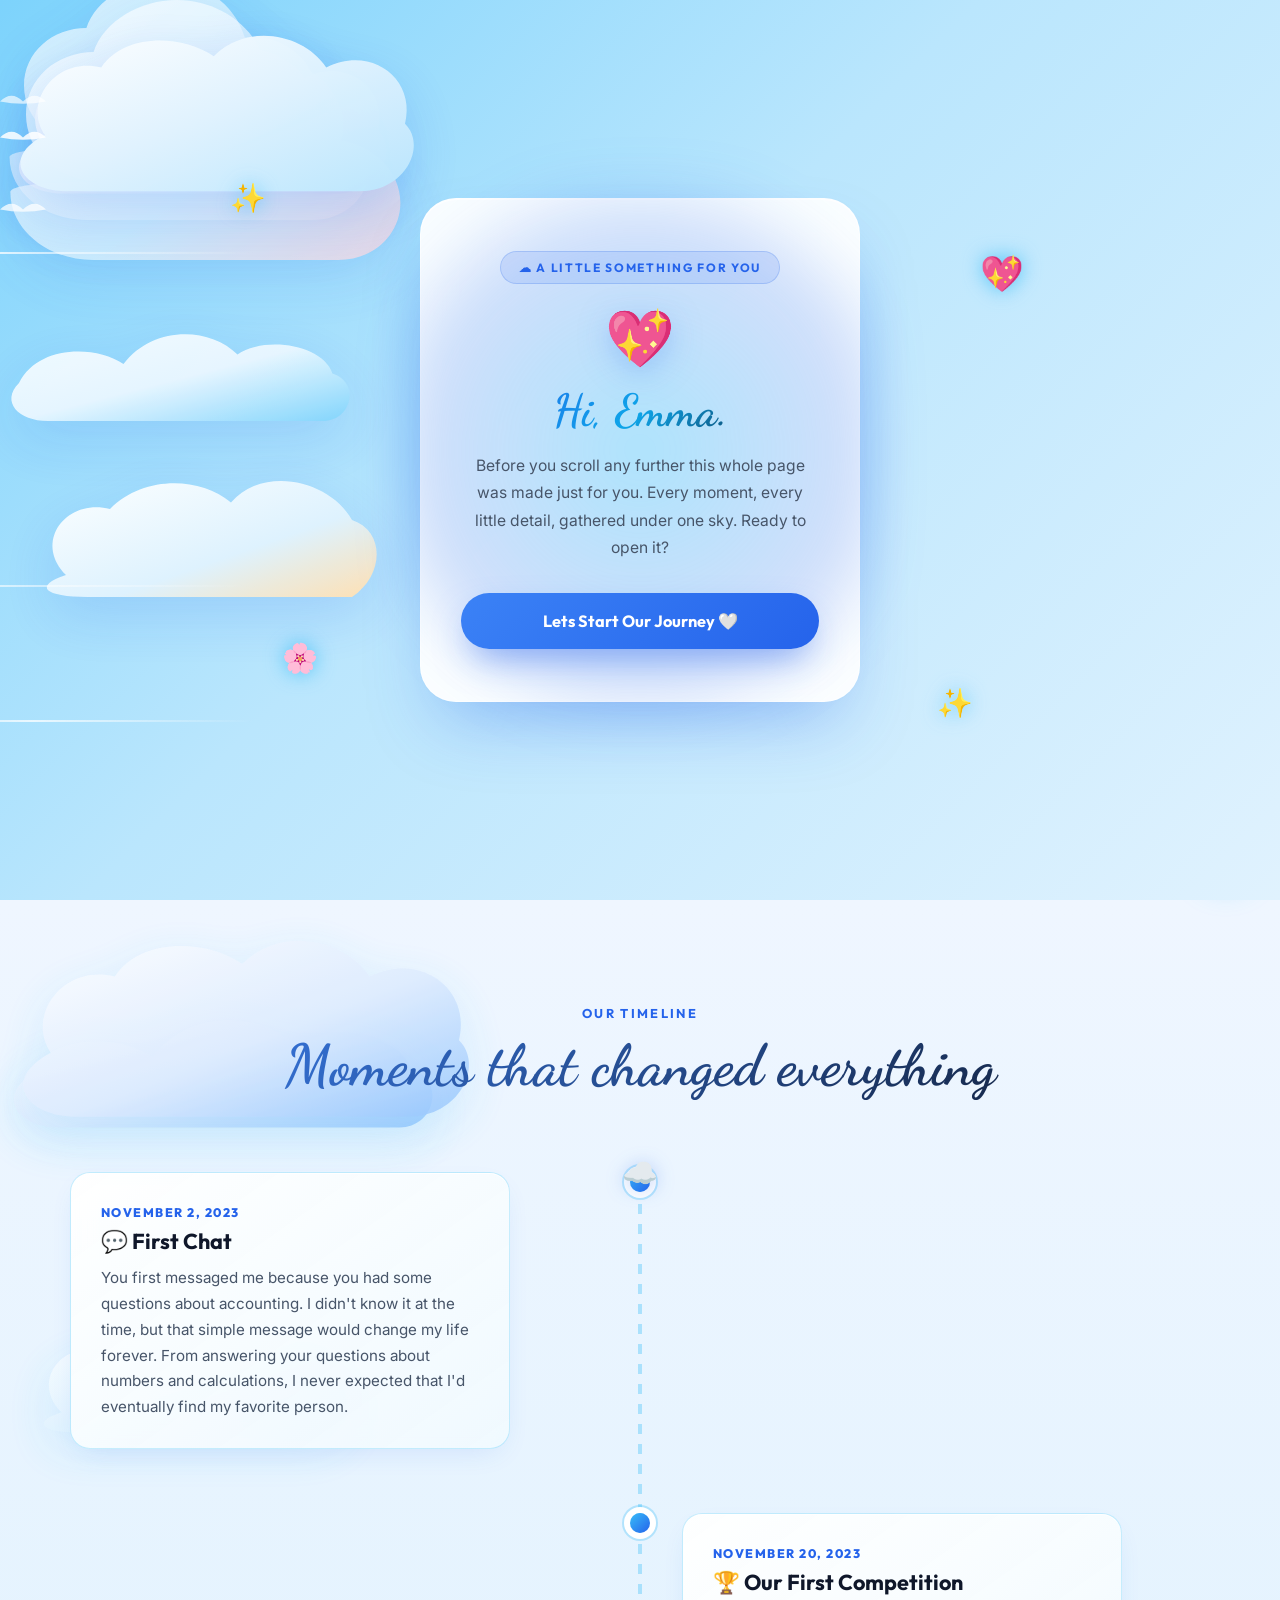
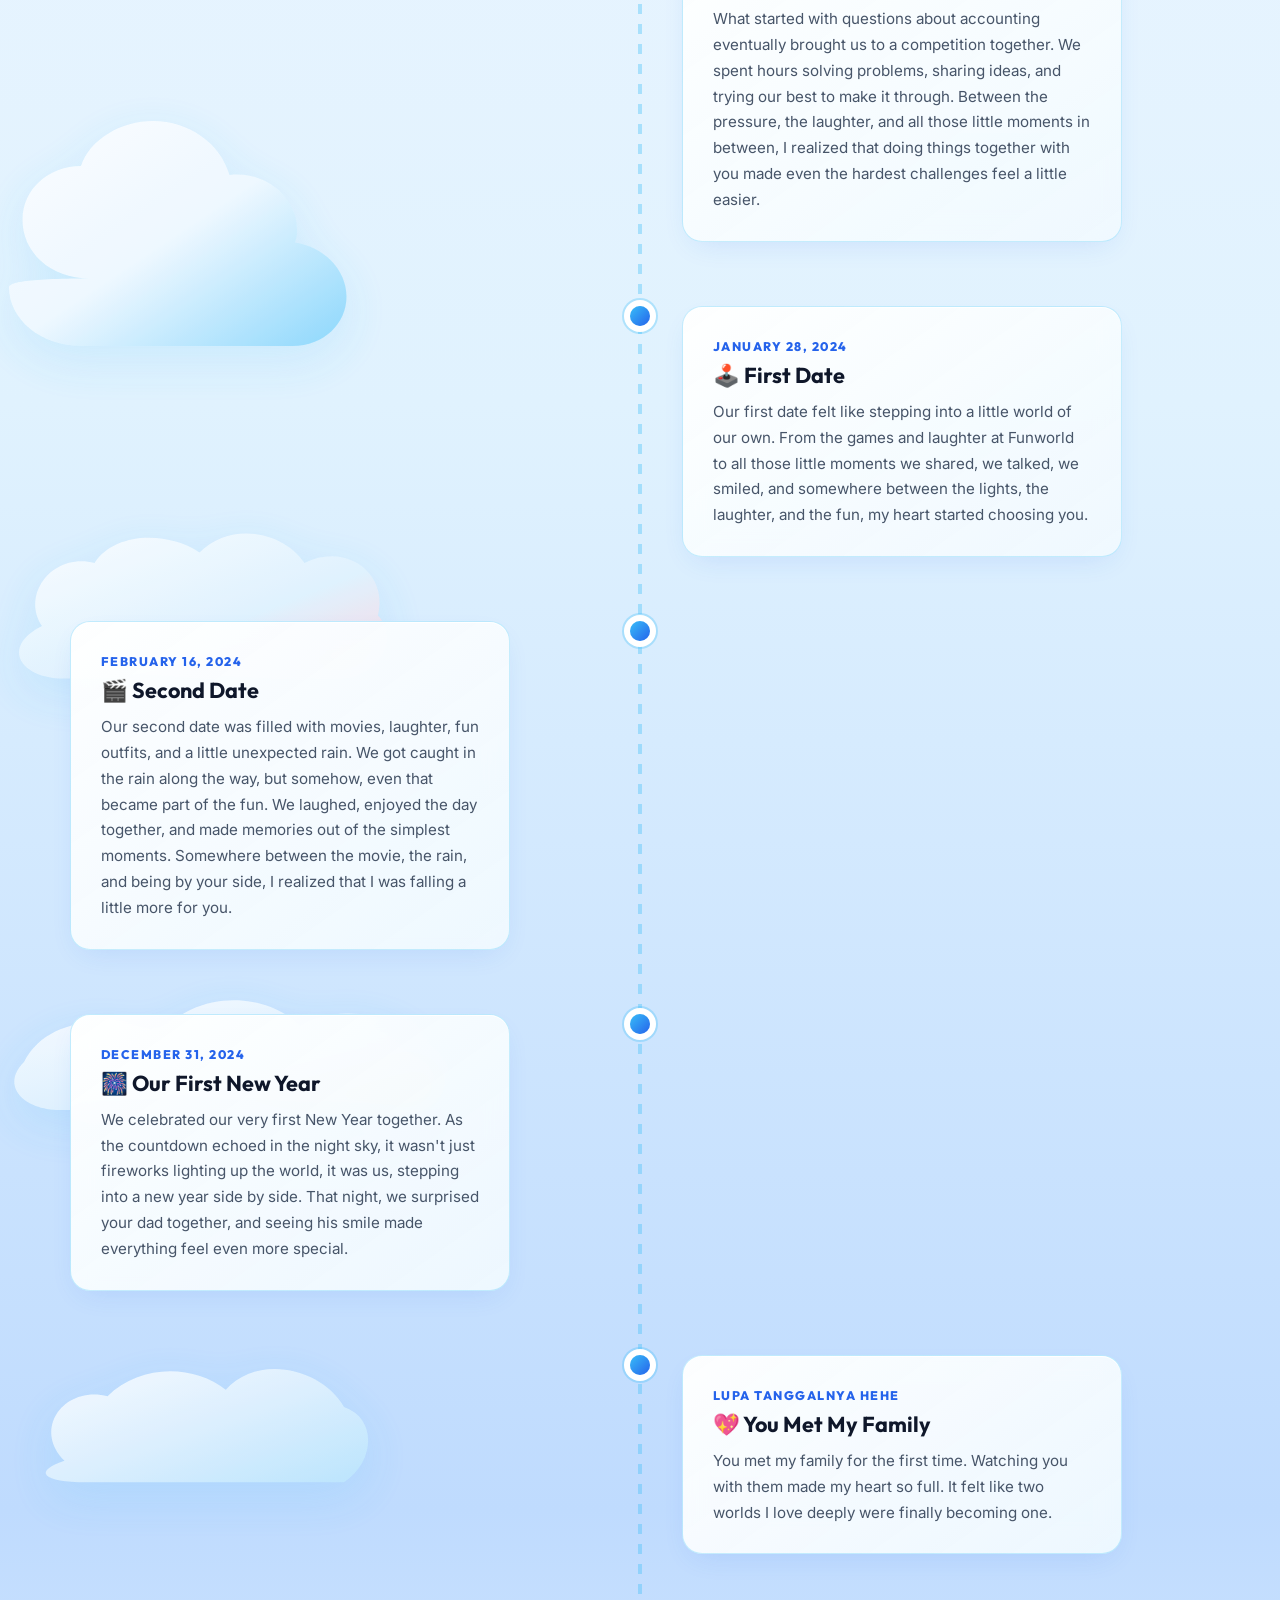
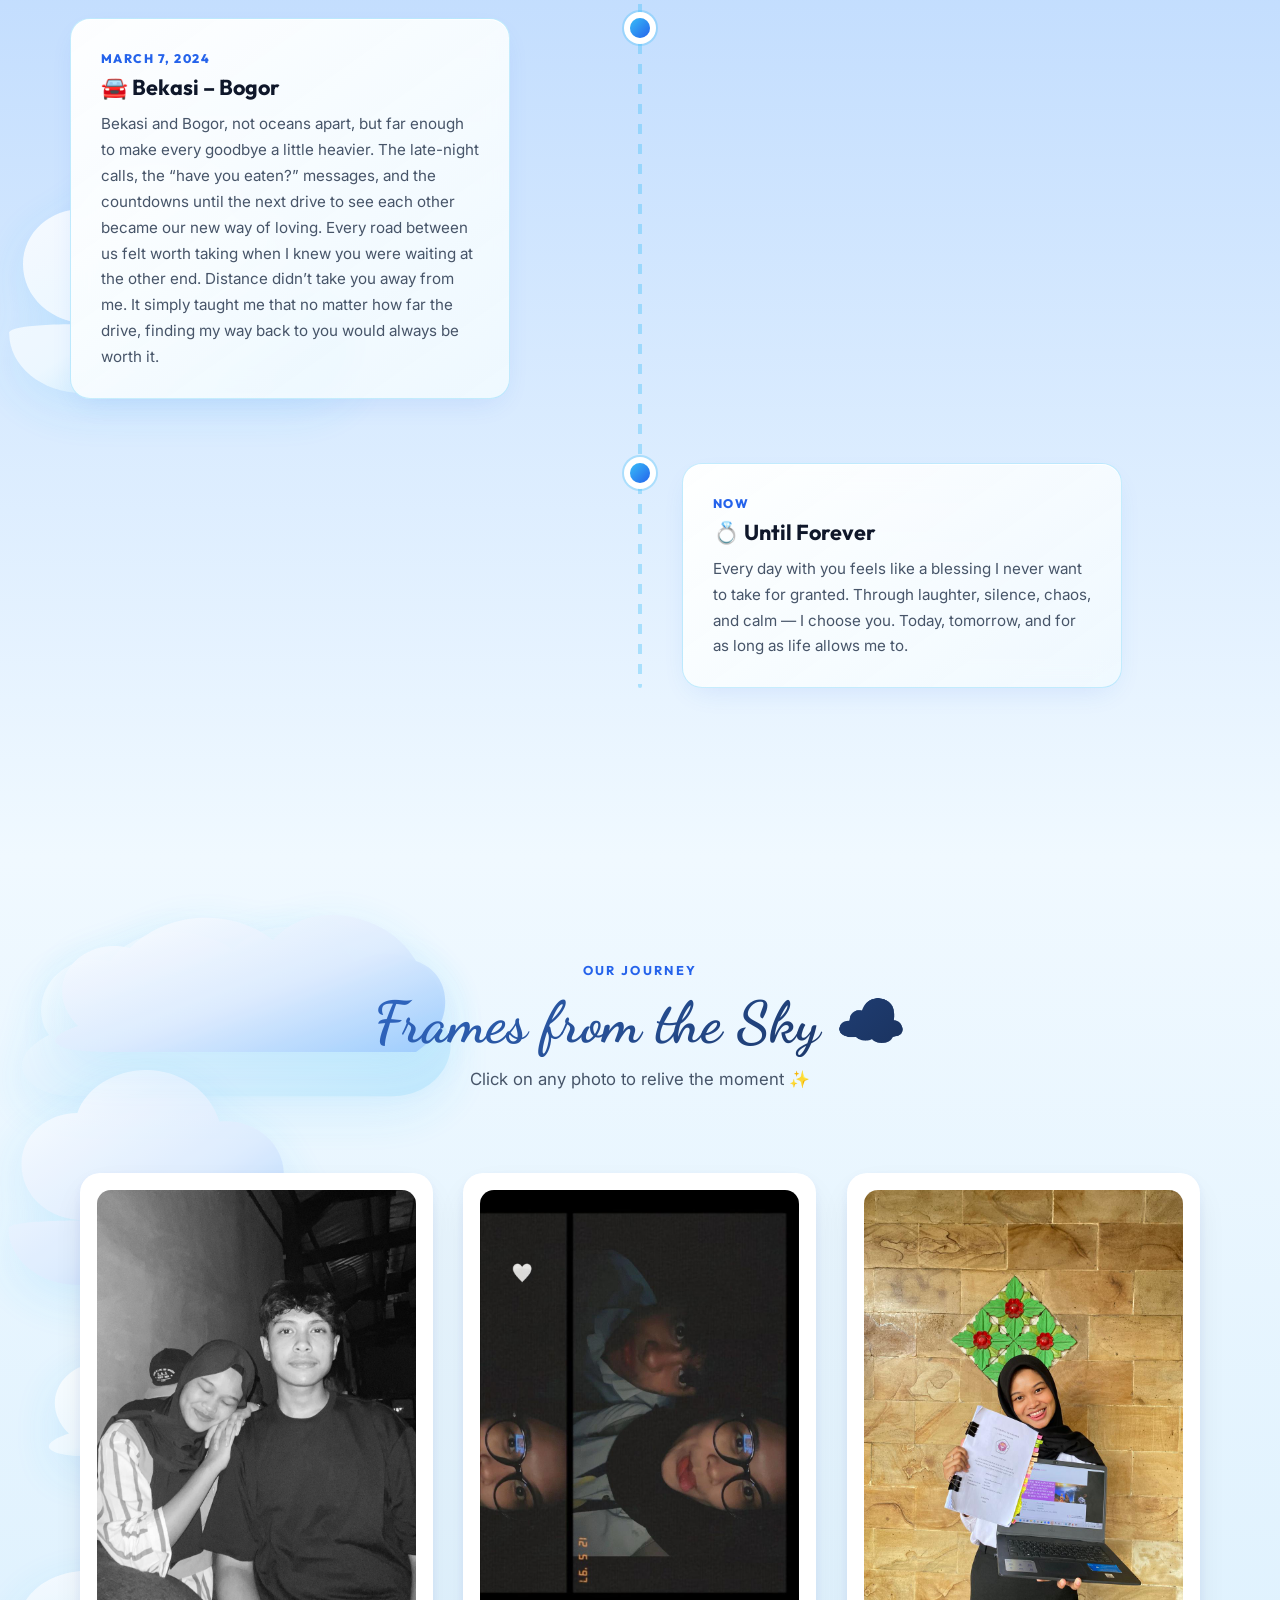
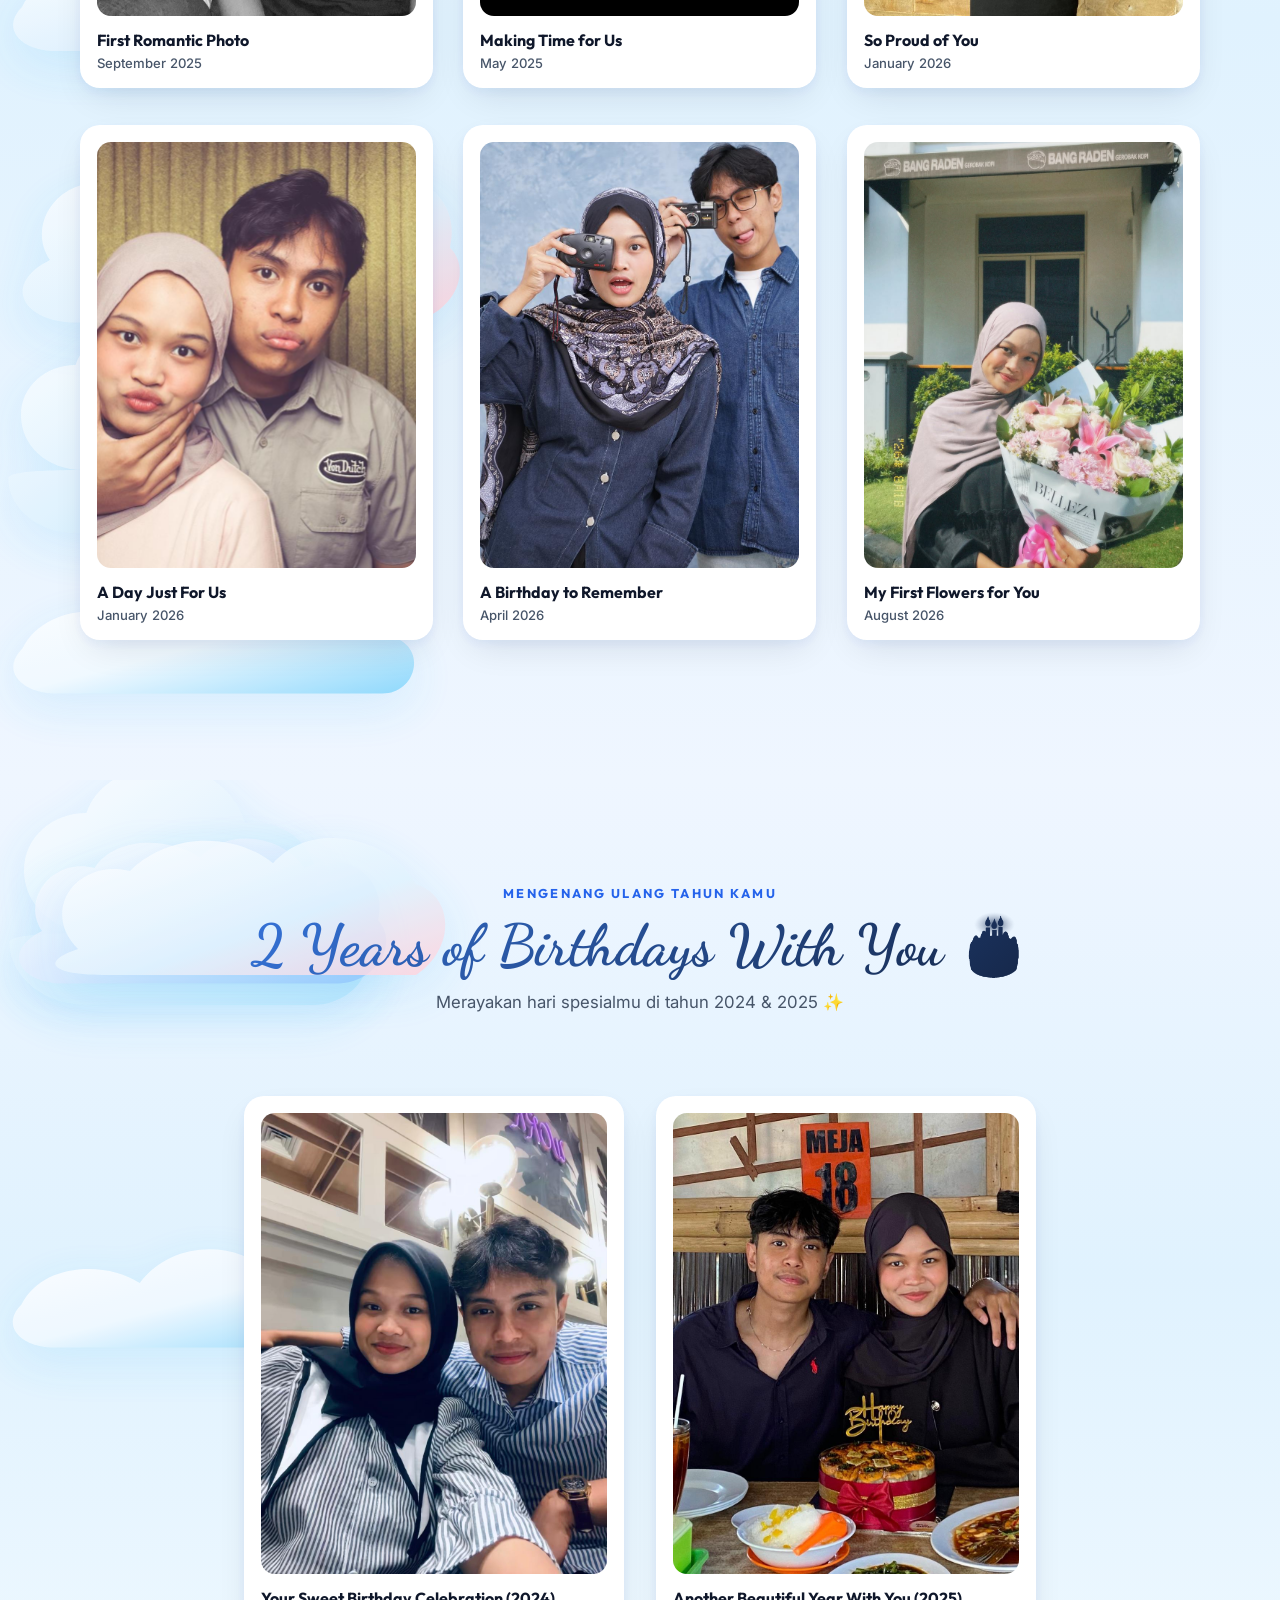
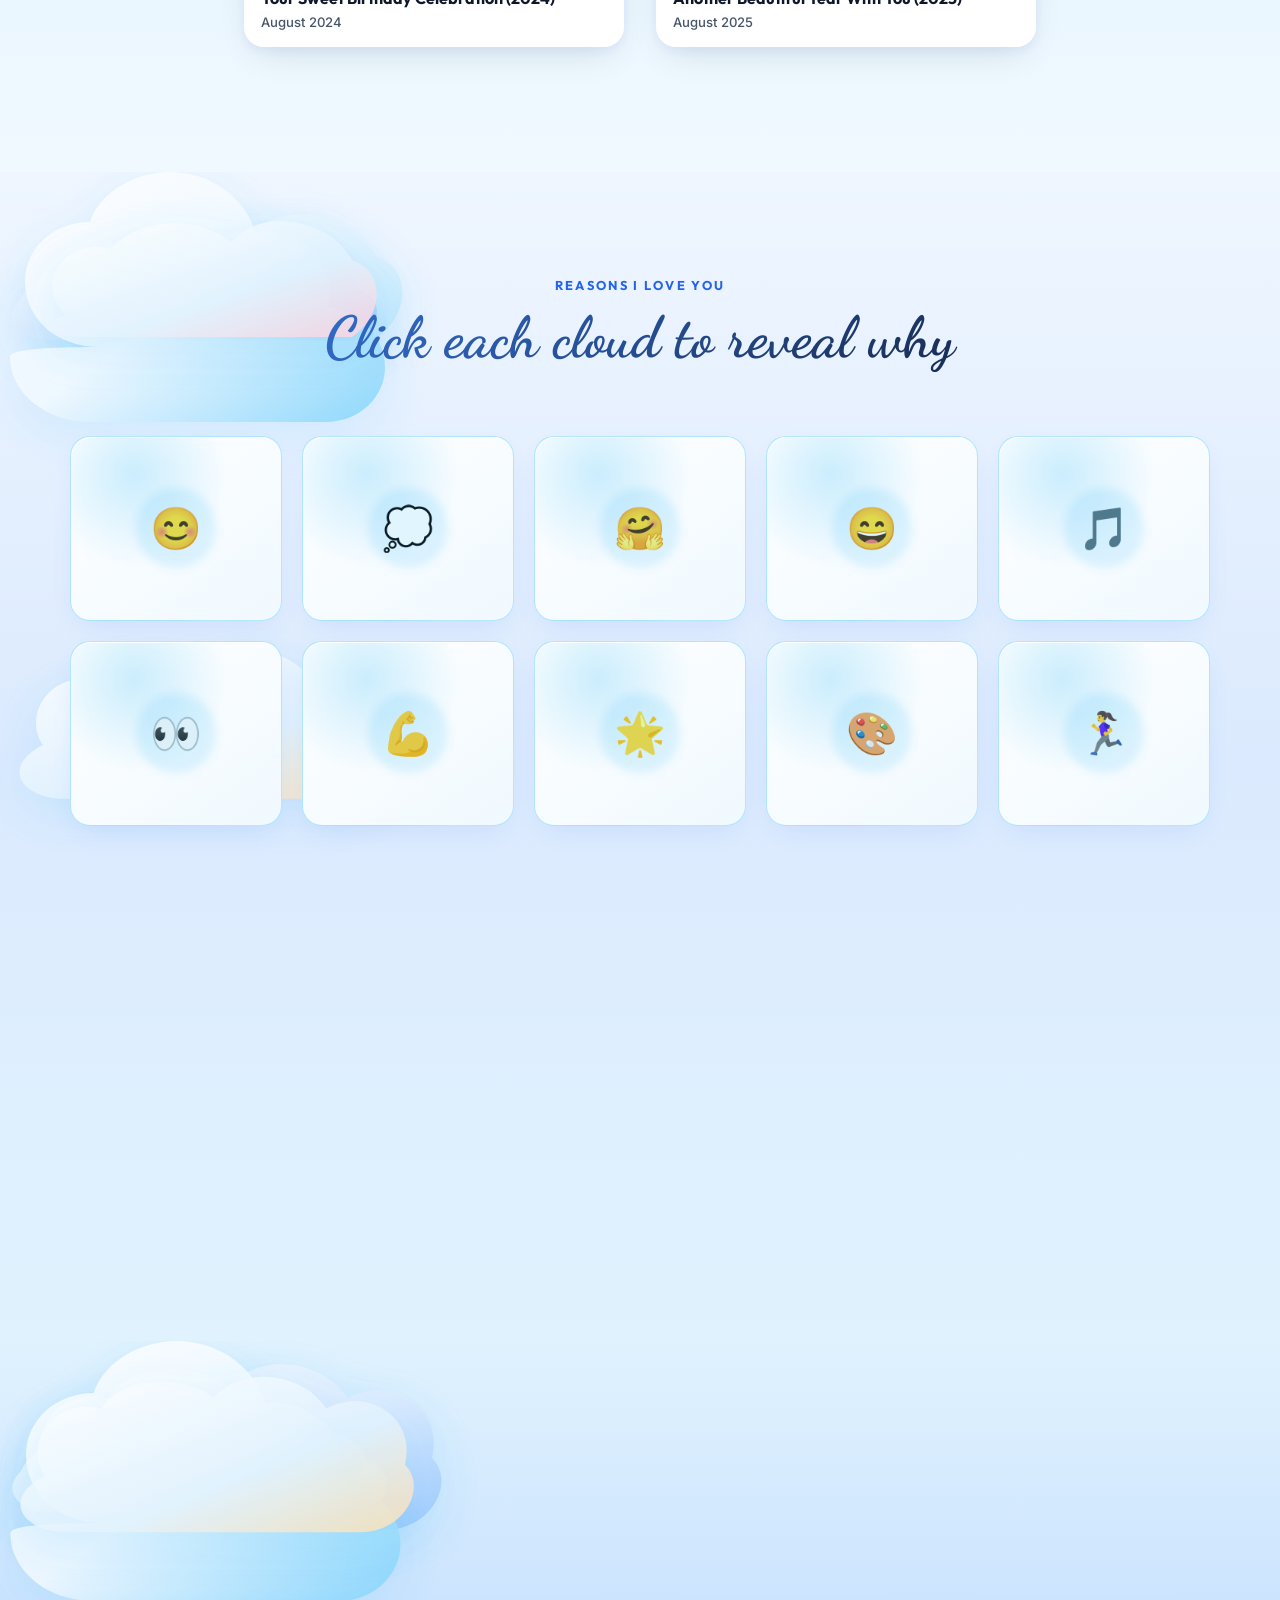
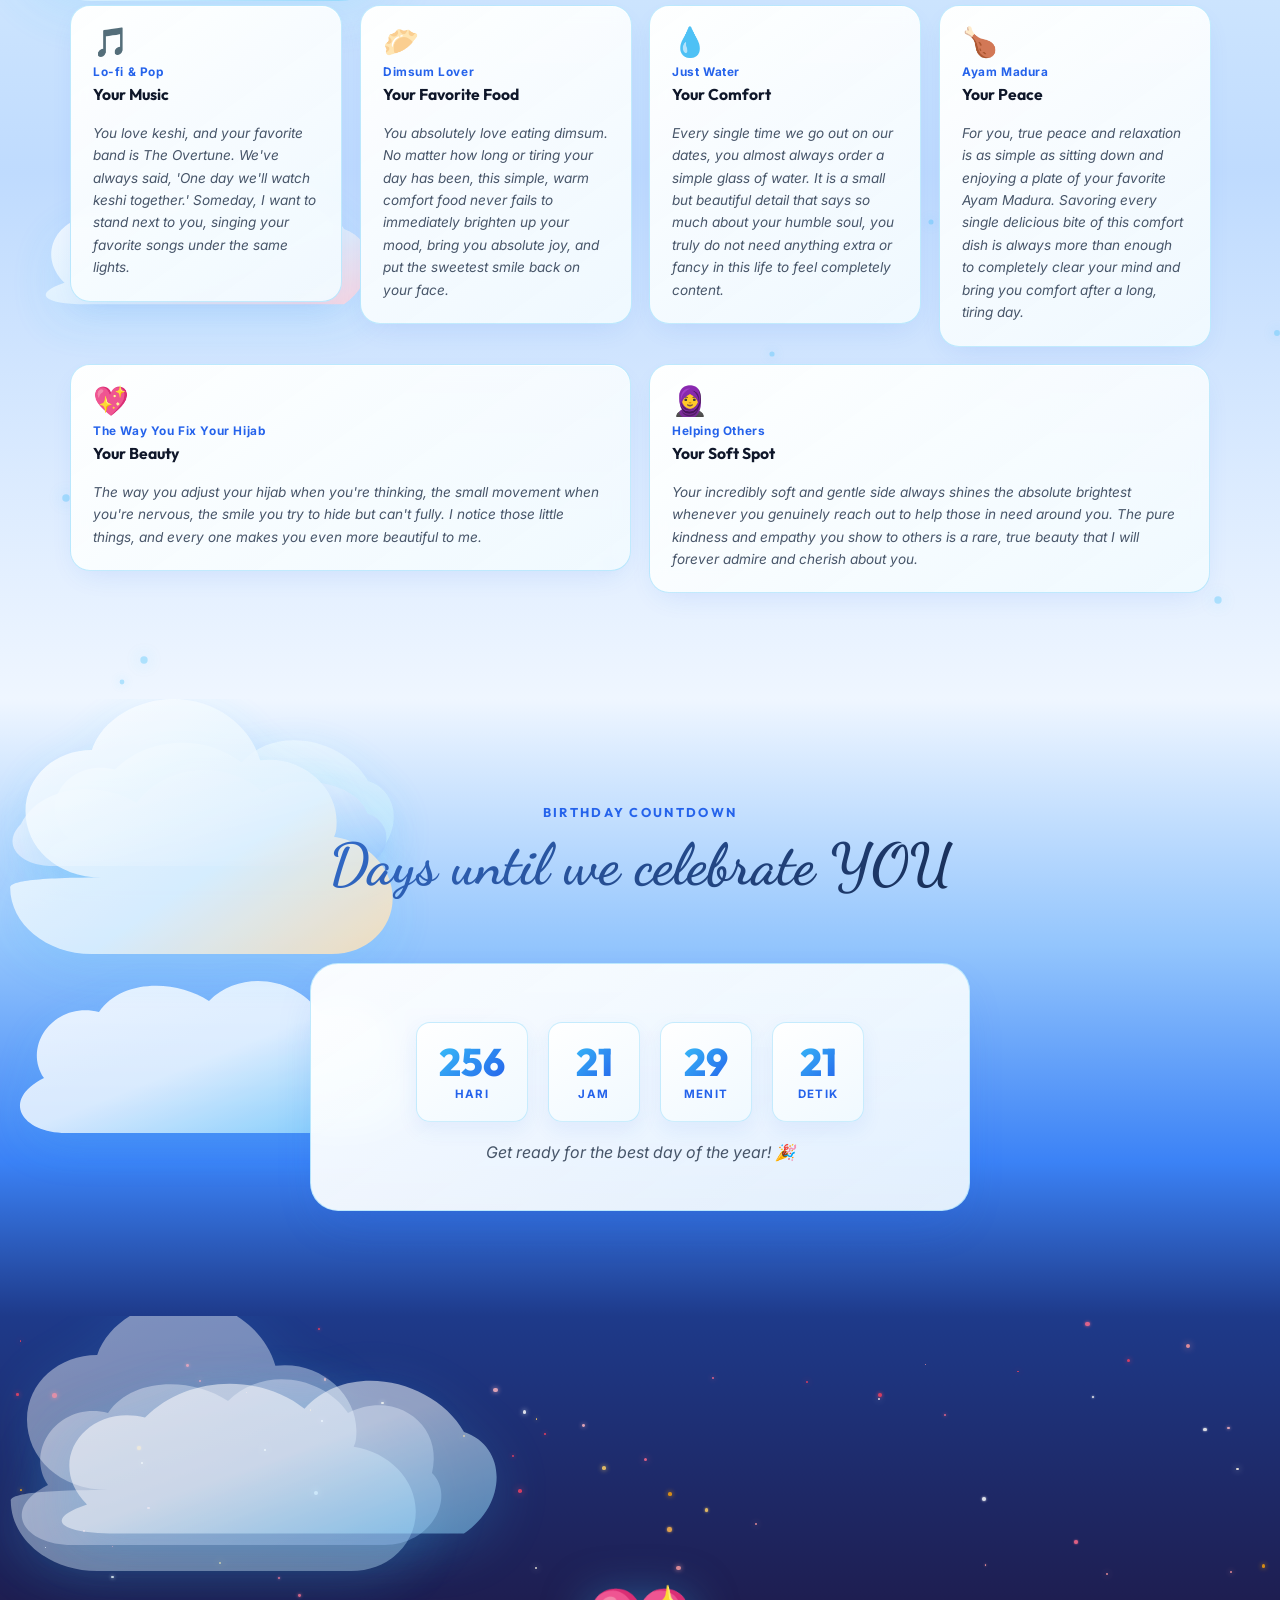
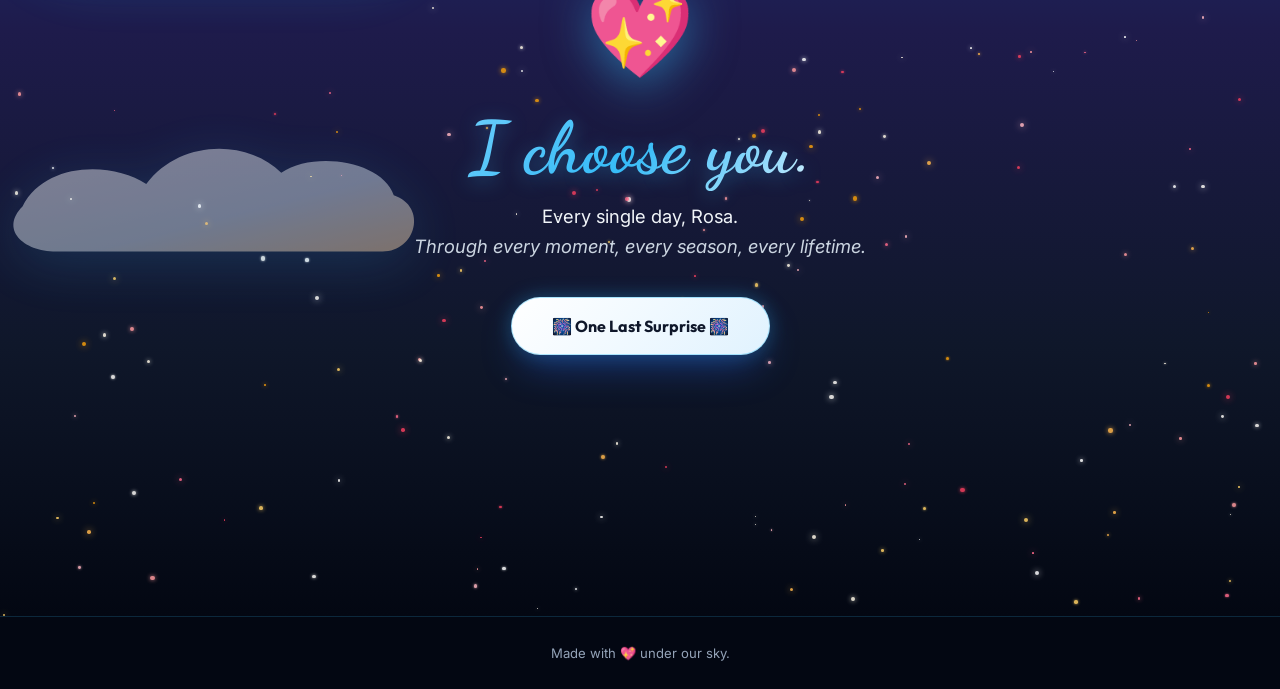
==== index.html @ efa03a34 "update baru" ====
<!DOCTYPE html>
<html lang="id">

<head>
  <meta charset="UTF-8">
  <meta name="viewport" content="width=device-width, initial-scale=1.0">
  <title>Emma Rosalinda Gumanti| Our Story</title>
  <link rel="preconnect" href="https://fonts.googleapis.com">
  <link rel="preconnect" href="https://fonts.gstatic.com" crossorigin>
  <link
    href="https://fonts.googleapis.com/css2?family=Dancing+Script:wght@600;700&family=Outfit:wght@400;500;600;700;800&family=Inter:wght@400;500;600&display=swap"
    rel="stylesheet">
  <link rel="stylesheet" href="css/style.css">
  <script src="js/app.js" defer></script>
</head>

<body class="locked">
  <noscript>
    <div style="padding:16px;text-align:center;background:#2563EB;color:#fff;font-family:Arial,sans-serif;">
      Aktifkan JavaScript untuk melihat seluruh animasi dan interaksi halaman ini.
    </div>
  </noscript>

  <!-- ================= GLOBAL BLUE SVG GRADIENTS DEFINITION ================= -->
  <svg style="width:0;height:0;position:absolute;" aria-hidden="true">
    <defs>
      <linearGradient id="cloudGradSkyBlue" x1="0%" y1="0%" x2="100%" y2="100%">
        <stop offset="0%" stop-color="#FFFFFF" />
        <stop offset="50%" stop-color="#E0F2FE" />
        <stop offset="100%" stop-color="#BAE6FD" />
      </linearGradient>
      <linearGradient id="cloudGradSapphire" x1="0%" y1="0%" x2="100%" y2="100%">
        <stop offset="0%" stop-color="#FFFFFF" />
        <stop offset="55%" stop-color="#DBEAFE" />
        <stop offset="100%" stop-color="#93C5FD" />
      </linearGradient>
      <linearGradient id="cloudGradIce" x1="0%" y1="0%" x2="100%" y2="100%">
        <stop offset="0%" stop-color="#FFFFFF" />
        <stop offset="50%" stop-color="#F0F9FF" />
        <stop offset="100%" stop-color="#7DD3FC" />
      </linearGradient>
      <linearGradient id="cloudGradRoseBlue" x1="0%" y1="0%" x2="100%" y2="100%">
        <stop offset="0%" stop-color="#FFFFFF" />
        <stop offset="60%" stop-color="#E0F2FE" />
        <stop offset="100%" stop-color="#FFD1DC" />
      </linearGradient>
      <linearGradient id="cloudGradGoldBlue" x1="0%" y1="0%" x2="100%" y2="100%">
        <stop offset="0%" stop-color="#FFFFFF" />
        <stop offset="60%" stop-color="#E0F2FE" />
        <stop offset="100%" stop-color="#FFE0B2" />
      </linearGradient>
    </defs>
  </svg>

  <!-- ================= GLOBAL BIRDS & WIND SKY LAYER (Cross-Section Flying Birds) ================= -->
  <div class="global-sky-layer" aria-hidden="true">
    <div class="bird bird--fly-right bird--pos-1">
      <svg viewBox="0 0 100 50">
        <path class="bird-wing" d="M0,25 Q25,0 50,25 Q75,0 100,25 Q50,35 0,25 Z" fill="rgba(255,255,255,0.75)" />
      </svg>
    </div>
    <div class="bird bird--fly-right bird--pos-2">
      <svg viewBox="0 0 100 50">
        <path class="bird-wing" d="M0,25 Q25,0 50,25 Q75,0 100,25 Q50,35 0,25 Z" fill="rgba(37,99,235,0.35)" />
      </svg>
    </div>
    <div class="bird bird--fly-right bird--pos-3">
      <svg viewBox="0 0 100 50">
        <path class="bird-wing" d="M0,25 Q25,0 50,25 Q75,0 100,25 Q50,35 0,25 Z" fill="rgba(255,255,255,0.65)" />
      </svg>
    </div>
    <div class="bird bird--fly-left bird--pos-4">
      <svg viewBox="0 0 100 50">
        <path class="bird-wing" d="M0,25 Q25,0 50,25 Q75,0 100,25 Q50,35 0,25 Z" fill="rgba(255,255,255,0.7)" />
      </svg>
    </div>
    <div class="bird bird--fly-left bird--pos-5">
      <svg viewBox="0 0 100 50">
        <path class="bird-wing" d="M0,25 Q25,0 50,25 Q75,0 100,25 Q50,35 0,25 Z" fill="rgba(56,189,248,0.45)" />
      </svg>
    </div>
    <div class="bird bird--fly-left bird--pos-6">
      <svg viewBox="0 0 100 50">
        <path class="bird-wing" d="M0,25 Q25,0 50,25 Q75,0 100,25 Q50,35 0,25 Z" fill="rgba(255,255,255,0.8)" />
      </svg>
    </div>
  </div>

  <!-- ================= PROGRESS BAR ================= -->
  <div class="progress-bar" id="progressBar"></div>

  <!-- ================= INTRO OVERLAY ================= -->
  <div class="intro-overlay" id="introOverlay">
    <div class="birds-layer" aria-hidden="true">
      <div class="bird bird--fly-right bird--intro-1"><svg viewBox="0 0 100 50">
          <path class="bird-wing" d="M0,25 Q25,0 50,25 Q75,0 100,25 Q50,35 0,25 Z" fill="rgba(255,255,255,0.85)" />
        </svg></div>
      <div class="bird bird--fly-left bird--intro-2"><svg viewBox="0 0 100 50">
          <path class="bird-wing" d="M0,25 Q25,0 50,25 Q75,0 100,25 Q50,35 0,25 Z" fill="rgba(255,255,255,0.75)" />
        </svg></div>
      <div class="bird bird--fly-right bird--intro-3"><svg viewBox="0 0 100 50">
          <path class="bird-wing" d="M0,25 Q25,0 50,25 Q75,0 100,25 Q50,35 0,25 Z" fill="rgba(255,255,255,0.65)" />
        </svg></div>
    </div>

    <div class="wind-layer" aria-hidden="true">
      <div class="wind-stream wind--1"></div>
      <div class="wind-stream wind--2"></div>
      <div class="wind-stream wind--3"></div>
    </div>

    <div class="intro-sparkles" aria-hidden="true">
      <span class="intro-sparkle s--1">✨</span>
      <span class="intro-sparkle s--2">💖</span>
      <span class="intro-sparkle s--3">🌸</span>
      <span class="intro-sparkle s--4">✨</span>
    </div>

    <!-- 8 Full Trajectory Passing Clouds -->
    <div class="cloud-layer" aria-hidden="true">
      <svg class="cloud cloud--shape-1 cloud--back cloud--pass-left"
        style="top:-20px; width:480px; --c-speed:32s; animation-delay:0s;" viewBox="0 0 200 100">
        <path
          d="M40 70C22 70 10 58 10 44C10 30 22 20 36 20C40 8 54 0 68 0C84 0 98 10 102 24C118 22 132 34 132 48C132 50 132 52 131 54C144 56 154 66 154 78C154 90 144 100 130 100H36C18 100 4 88 4 74C4 72 10 70 40 70Z"
          fill="url(#cloudGradSkyBlue)" />
      </svg>
      <svg class="cloud cloud--shape-2 cloud--front cloud--pass-left"
        style="top:15px; width:420px; --c-speed:28s; animation-delay:-14s;" viewBox="0 0 200 100">
        <path
          d="M20 60 C10 45 25 25 45 30 C55 15 80 15 95 25 C110 10 135 15 145 30 C165 20 185 35 180 55 C190 65 180 85 160 85 H30 C10 85 0 70 20 60 Z"
          fill="url(#cloudGradSapphire)" />
      </svg>
      <svg class="cloud cloud--shape-3 cloud--mid cloud--pass-left"
        style="top:32%; width:380px; --c-speed:36s; animation-delay:-8s;" viewBox="0 0 200 100">
        <path
          d="M10 50 C20 30 50 30 65 40 C80 20 110 20 125 35 C140 25 170 30 175 45 C190 50 185 70 170 70 H25 C10 70 0 60 10 50 Z"
          fill="url(#cloudGradIce)" />
      </svg>
      <svg class="cloud cloud--shape-4 cloud--front cloud--pass-left"
        style="top:48%; width:440px; --c-speed:30s; animation-delay:-22s;" viewBox="0 0 200 100">
        <path
          d="M30 65 C15 50 30 30 50 35 C65 20 90 20 105 32 C120 15 150 22 160 40 C175 45 175 65 160 75 H40 C20 75 15 70 30 65 Z"
          fill="url(#cloudGradGoldBlue)" />
      </svg>
      <svg class="cloud cloud--shape-1 cloud--back cloud--pass-left"
        style="bottom:-30px; width:520px; --c-speed:40s; animation-delay:-4s;" viewBox="0 0 200 100">
        <path
          d="M40 70C22 70 10 58 10 44C10 30 22 20 36 20C40 8 54 0 68 0C84 0 98 10 102 24C118 22 132 34 132 48C132 50 132 52 131 54C144 56 154 66 154 78C154 90 144 100 130 100H36C18 100 4 88 4 74C4 72 10 70 40 70Z"
          fill="url(#cloudGradRoseBlue)" />
      </svg>
      <svg class="cloud cloud--shape-2 cloud--front cloud--pass-left"
        style="bottom:10px; width:450px; --c-speed:34s; animation-delay:-18s;" viewBox="0 0 200 100">
        <path
          d="M20 60 C10 45 25 25 45 30 C55 15 80 15 95 25 C110 10 135 15 145 30 C165 20 185 35 180 55 C190 65 180 85 160 85 H30 C10 85 0 70 20 60 Z"
          fill="url(#cloudGradSkyBlue)" />
      </svg>
    </div>

    <div class="intro-card">
      <div class="card-glow-aura"></div>
      <span class="intro-badge">☁ A little something for you</span>
      <div class="intro-icon">💖</div>
      <h2 class="intro-title">Hi, Emma.</h2>
      <p class="intro-text">Before you scroll any further this whole page was made just for you. Every moment, every
        little detail, gathered under one sky. Ready to open it?</p>
      <button class="btn-primary intro-btn" id="enterBtn" type="button">Lets Start Our Journey 🤍</button>
    </div>
  </div>

  <!-- ================= MUSIC ================= -->
  <audio id="bgAudio" loop preload="none">
    <source src="audio/our-song.mp3" type="audio/mpeg">
  </audio>
  <button class="music-toggle" id="musicToggle" aria-label="Play or pause background music" type="button">
    <span id="musicIcon">🎵</span>
  </button>

  <!-- ================= HERO ================= -->
  <section class="hero">
    <div class="cloud-layer" aria-hidden="true">
      <svg class="cloud cloud--shape-1 cloud--back cloud--pass-left"
        style="top:-15px; width:520px; --c-speed:34s; animation-delay:0s;" viewBox="0 0 200 100">
        <path
          d="M40 70C22 70 10 58 10 44C10 30 22 20 36 20C40 8 54 0 68 0C84 0 98 10 102 24C118 22 132 34 132 48C132 50 132 52 131 54C144 56 154 66 154 78C154 90 144 100 130 100H36C18 100 4 88 4 74C4 72 10 70 40 70Z"
          fill="url(#cloudGradSkyBlue)" />
      </svg>
      <svg class="cloud cloud--shape-2 cloud--front cloud--pass-left"
        style="top:25px; width:460px; --c-speed:29s; animation-delay:-15s;" viewBox="0 0 200 100">
        <path
          d="M20 60 C10 45 25 25 45 30 C55 15 80 15 95 25 C110 10 135 15 145 30 C165 20 185 35 180 55 C190 65 180 85 160 85 H30 C10 85 0 70 20 60 Z"
          fill="url(#cloudGradSapphire)" />
      </svg>
      <svg class="cloud cloud--shape-3 cloud--mid cloud--pass-left"
        style="top:38%; width:400px; --c-speed:38s; animation-delay:-9s;" viewBox="0 0 200 100">
        <path
          d="M10 50 C20 30 50 30 65 40 C80 20 110 20 125 35 C140 25 170 30 175 45 C190 50 185 70 170 70 H25 C10 70 0 60 10 50 Z"
          fill="url(#cloudGradIce)" />
      </svg>
      <svg class="cloud cloud--shape-4 cloud--front cloud--pass-left"
        style="top:55%; width:430px; --c-speed:31s; animation-delay:-24s;" viewBox="0 0 200 100">
        <path
          d="M30 65 C15 50 30 30 50 35 C65 20 90 20 105 32 C120 15 150 22 160 40 C175 45 175 65 160 75 H40 C20 75 15 70 30 65 Z"
          fill="url(#cloudGradGoldBlue)" />
      </svg>
      <svg class="cloud cloud--shape-1 cloud--back cloud--pass-left"
        style="bottom:-25px; width:550px; --c-speed:42s; animation-delay:-5s;" viewBox="0 0 200 100">
        <path
          d="M40 70C22 70 10 58 10 44C10 30 22 20 36 20C40 8 54 0 68 0C84 0 98 10 102 24C118 22 132 34 132 48C132 50 132 52 131 54C144 56 154 66 154 78C154 90 144 100 130 100H36C18 100 4 88 4 74C4 72 10 70 40 70Z"
          fill="url(#cloudGradRoseBlue)" />
      </svg>
      <svg class="cloud cloud--shape-2 cloud--front cloud--pass-left"
        style="bottom:20px; width:440px; --c-speed:33s; animation-delay:-19s;" viewBox="0 0 200 100">
        <path
          d="M20 60 C10 45 25 25 45 30 C55 15 80 15 95 25 C110 10 135 15 145 30 C165 20 185 35 180 55 C190 65 180 85 160 85 H30 C10 85 0 70 20 60 Z"
          fill="url(#cloudGradSkyBlue)" />
      </svg>
    </div>

    <div class="hero-content">
      <span class="eyebrow">☁ Our little corner of the sky</span>
      <h1>Emma Rosalinda Gumanti</h1>
      <p>The most beautiful woman I've ever seen.</p>
      <button class="btn-primary" id="startBtn" type="button">Start Our Journey 💖</button>
    </div>
    <div class="scroll-hint">
      <span>Scroll to see our story</span>
      <svg width="20" height="20" viewBox="0 0 24 24" fill="none" stroke="currentColor" stroke-width="2.5"
        stroke-linecap="round" stroke-linejoin="round">
        <path d="M19 14l-7 7m0 0l-7-7m7 7V3" />
      </svg>
    </div>
  </section>

  <!-- ================= TIMELINE (10 Staggered Heights Clouds for Full Tall Section Coverage) ================= -->
  <section class="timeline" id="timeline">
    <div class="cloud-layer cloud-layer--soft" aria-hidden="true">
      <!-- Distributed across the entire height of the long timeline -->
      <svg class="cloud cloud--shape-3 cloud--back cloud--pass-left"
        style="top:2%; width:470px; --c-speed:35s; animation-delay:0s;" viewBox="0 0 200 100">
        <path
          d="M10 50 C20 30 50 30 65 40 C80 20 110 20 125 35 C140 25 170 30 175 45 C190 50 185 70 170 70 H25 C10 70 0 60 10 50 Z"
          fill="url(#cloudGradSapphire)" />
      </svg>
      <svg class="cloud cloud--shape-4 cloud--front cloud--pass-left"
        style="top:12%; width:410px; --c-speed:28s; animation-delay:-14s;" viewBox="0 0 200 100">
        <path
          d="M30 65 C15 50 30 30 50 35 C65 20 90 20 105 32 C120 15 150 22 160 40 C175 45 175 65 160 75 H40 C20 75 15 70 30 65 Z"
          fill="url(#cloudGradSkyBlue)" />
      </svg>
      <svg class="cloud cloud--shape-1 cloud--mid cloud--pass-left"
        style="top:26%; width:450px; --c-speed:38s; animation-delay:-7s;" viewBox="0 0 200 100">
        <path
          d="M40 70C22 70 10 58 10 44C10 30 22 20 36 20C40 8 54 0 68 0C84 0 98 10 102 24C118 22 132 34 132 48C132 50 132 52 131 54C144 56 154 66 154 78C154 90 144 100 130 100H36C18 100 4 88 4 74C4 72 10 70 40 70Z"
          fill="url(#cloudGradIce)" />
      </svg>
      <svg class="cloud cloud--shape-2 cloud--front cloud--pass-left"
        style="top:38%; width:420px; --c-speed:30s; animation-delay:-21s;" viewBox="0 0 200 100">
        <path
          d="M20 60 C10 45 25 25 45 30 C55 15 80 15 95 25 C110 10 135 15 145 30 C165 20 185 35 180 55 C190 65 180 85 160 85 H30 C10 85 0 70 20 60 Z"
          fill="url(#cloudGradRoseBlue)" />
      </svg>
      <svg class="cloud cloud--shape-3 cloud--back cloud--pass-left"
        style="top:52%; width:480px; --c-speed:40s; animation-delay:-10s;" viewBox="0 0 200 100">
        <path
          d="M10 50 C20 30 50 30 65 40 C80 20 110 20 125 35 C140 25 170 30 175 45 C190 50 185 70 170 70 H25 C10 70 0 60 10 50 Z"
          fill="url(#cloudGradGoldBlue)" />
      </svg>
      <svg class="cloud cloud--shape-4 cloud--front cloud--pass-left"
        style="top:64%; width:430px; --c-speed:32s; animation-delay:-25s;" viewBox="0 0 200 100">
        <path
          d="M30 65 C15 50 30 30 50 35 C65 20 90 20 105 32 C120 15 150 22 160 40 C175 45 175 65 160 75 H40 C20 75 15 70 30 65 Z"
          fill="url(#cloudGradSkyBlue)" />
      </svg>
      <svg class="cloud cloud--shape-1 cloud--mid cloud--pass-left"
        style="top:78%; width:460px; --c-speed:36s; animation-delay:-16s;" viewBox="0 0 200 100">
        <path
          d="M40 70C22 70 10 58 10 44C10 30 22 20 36 20C40 8 54 0 68 0C84 0 98 10 102 24C118 22 132 34 132 48C132 50 132 52 131 54C144 56 154 66 154 78C154 90 144 100 130 100H36C18 100 4 88 4 74C4 72 10 70 40 70Z"
          fill="url(#cloudGradIce)" />
      </svg>
      <svg class="cloud cloud--shape-2 cloud--back cloud--pass-left"
        style="bottom:10px; width:510px; --c-speed:44s; animation-delay:-3s;" viewBox="0 0 200 100">
        <path
          d="M20 60 C10 45 25 25 45 30 C55 15 80 15 95 25 C110 10 135 15 145 30 C165 20 185 35 180 55 C190 65 180 85 160 85 H30 C10 85 0 70 20 60 Z"
          fill="url(#cloudGradSapphire)" />
      </svg>
    </div>

    <div class="section-inner">
      <div class="section-head reveal">
        <span class="label">Our Timeline</span>
        <h2>Moments that changed everything</h2>
      </div>
      <div class="timeline-track">
        <div class="timeline-line" aria-hidden="true"></div>
        <div class="timeline-line-fill" id="timelineLineFill" aria-hidden="true"></div>
        <div class="t-travel-cloud" aria-hidden="true">☁️</div>

        <div class="t-item reveal">
          <div class="t-card">
            <span class="t-date">November 2, 2023</span>
            <h3 class="t-title">💬 First Chat</h3>
            <p class="t-desc">You first messaged me because you had some questions about accounting.
              I didn't know it at the time, but that simple message would change my life forever.
              From answering your questions about numbers and calculations, I never expected that I'd eventually find my
              favorite person.</p>
          </div>
          <div class="t-dot"></div>
          <div class="t-spacer"></div>
        </div>

        <div class="t-item reveal">
          <div class="t-spacer"></div>
          <div class="t-dot"></div>
          <div class="t-card">
            <span class="t-date">November 20, 2023</span>
            <h3 class="t-title">🏆 Our First Competition</h3>
            <p class="t-desc">What started with questions about accounting eventually brought us to a competition
              together. We spent hours solving problems, sharing ideas, and trying our best to make it through. Between
              the pressure, the laughter, and all those little moments in between, I realized that doing things together
              with you made even the hardest challenges feel a little easier.</p>
          </div>
        </div>

        <div class="t-item reveal">
          <div class="t-spacer"></div>
          <div class="t-dot"></div>
          <div class="t-card">
            <span class="t-date">January 28, 2024</span>
            <h3 class="t-title">🕹️ First Date</h3>
            <p class="t-desc">Our first date felt like stepping into a little world of our own.
              From the games and laughter at Funworld to all those little moments we shared, we talked, we smiled, and
              somewhere between the lights, the laughter, and the fun, my heart started choosing you.</p>
          </div>
        </div>

        <div class="t-item reveal">
          <div class="t-card">
            <span class="t-date">February 16, 2024</span>
            <h3 class="t-title">🎬 Second Date</h3>
            <p class="t-desc">Our second date was filled with movies, laughter, fun outfits, and a little unexpected
              rain. We got caught in the rain along the way, but somehow, even that became part of the fun. We laughed,
              enjoyed the day together, and made memories out of the simplest moments. Somewhere between the movie, the
              rain, and being by your side, I realized that I was falling a little more for you.</p>
          </div>
          <div class="t-dot"></div>
          <div class="t-spacer"></div>
        </div>


        <div class="t-item reveal">
          <div class="t-card">
            <span class="t-date">December 31, 2024</span>
            <h3 class="t-title">🎆 Our First New Year</h3>
            <p class="t-desc">We celebrated our very first New Year together. As the countdown echoed in the night sky,
              it wasn't just fireworks lighting up the world, it was us, stepping into a new year side by side. That
              night, we surprised your dad together, and seeing his smile made everything feel even more special.</p>
          </div>
          <div class="t-dot"></div>
          <div class="t-spacer"></div>
        </div>

        <div class="t-item reveal">
          <div class="t-spacer"></div>
          <div class="t-dot"></div>
          <div class="t-card">
            <span class="t-date">Lupa tanggalnya hehe</span>
            <h3 class="t-title">💖 You Met My Family</h3>
            <p class="t-desc">You met my family for the first time. Watching you with them made my
              heart so full. It felt like two worlds I love deeply were finally becoming one.</p>
          </div>
        </div>

        <div class="t-item reveal">
          <div class="t-card">
            <span class="t-date">March 7, 2024</span>
            <h3 class="t-title">🚘 Bekasi – Bogor</h3>
            <p class="t-desc">Bekasi and Bogor, not oceans apart, but far enough to make every goodbye a little heavier.
              The late-night calls, the “have you eaten?” messages, and the countdowns until the next drive to see each
              other became our new way of loving. Every road between us felt worth taking when I knew you were waiting
              at the other end. Distance didn’t take you away from me. It simply taught me that no matter how far the
              drive, finding my way back to you would always be worth it.</p>
          </div>
          <div class="t-dot"></div>
          <div class="t-spacer"></div>
        </div>

        <div class="t-item reveal">
          <div class="t-spacer"></div>
          <div class="t-dot"></div>
          <div class="t-card">
            <span class="t-date">Now</span>
            <h3 class="t-title">💍 Until Forever</h3>
            <p class="t-desc">Every day with you feels like a blessing I never want to take for granted. Through
              laughter, silence, chaos, and calm — I choose you. Today, tomorrow, and for as long as life allows me to.
            </p>
          </div>
        </div>
      </div>
    </div>
  </section>

  <!-- ================= GALLERY (10 Staggered Heights Clouds for Full Photo Grid Coverage) ================= -->
  <section class="gallery" id="gallery">
    <div class="cloud-layer cloud-layer--soft" aria-hidden="true">
      <!-- Distributed evenly across the entire photo gallery height -->
      <svg class="cloud cloud--shape-2 cloud--back cloud--pass-left"
        style="top:2%; width:490px; --c-speed:33s; animation-delay:0s;" viewBox="0 0 200 100">
        <path
          d="M20 60 C10 45 25 25 45 30 C55 15 80 15 95 25 C110 10 135 15 145 30 C165 20 185 35 180 55 C190 65 180 85 160 85 H30 C10 85 0 70 20 60 Z"
          fill="url(#cloudGradSkyBlue)" />
      </svg>
      <svg class="cloud cloud--shape-1 cloud--front cloud--pass-left"
        style="top:14%; width:430px; --c-speed:27s; animation-delay:-13s;" viewBox="0 0 200 100">
        <path
          d="M40 70C22 70 10 58 10 44C10 30 22 20 36 20C40 8 54 0 68 0C84 0 98 10 102 24C118 22 132 34 132 48C132 50 132 52 131 54C144 56 154 66 154 78C154 90 144 100 130 100H36C18 100 4 88 4 74C4 72 10 70 40 70Z"
          fill="url(#cloudGradSapphire)" />
      </svg>
      <svg class="cloud cloud--shape-4 cloud--mid cloud--pass-left"
        style="top:28%; width:460px; --c-speed:36s; animation-delay:-5s;" viewBox="0 0 200 100">
        <path
          d="M30 65 C15 50 30 30 50 35 C65 20 90 20 105 32 C120 15 150 22 160 40 C175 45 175 65 160 75 H40 C20 75 15 70 30 65 Z"
          fill="url(#cloudGradIce)" />
      </svg>
      <svg class="cloud cloud--shape-3 cloud--front cloud--pass-left"
        style="top:42%; width:440px; --c-speed:29s; animation-delay:-20s;" viewBox="0 0 200 100">
        <path
          d="M10 50 C20 30 50 30 65 40 C80 20 110 20 125 35 C140 25 170 30 175 45 C190 50 185 70 170 70 H25 C10 70 0 60 10 50 Z"
          fill="url(#cloudGradGoldBlue)" />
      </svg>
      <svg class="cloud cloud--shape-2 cloud--back cloud--pass-left"
        style="top:56%; width:500px; --c-speed:39s; animation-delay:-9s;" viewBox="0 0 200 100">
        <path
          d="M20 60 C10 45 25 25 45 30 C55 15 80 15 95 25 C110 10 135 15 145 30 C165 20 185 35 180 55 C190 65 180 85 160 85 H30 C10 85 0 70 20 60 Z"
          fill="url(#cloudGradRoseBlue)" />
      </svg>
      <svg class="cloud cloud--shape-1 cloud--front cloud--pass-left"
        style="top:70%; width:420px; --c-speed:31s; animation-delay:-24s;" viewBox="0 0 200 100">
        <path
          d="M40 70C22 70 10 58 10 44C10 30 22 20 36 20C40 8 54 0 68 0C84 0 98 10 102 24C118 22 132 34 132 48C132 50 132 52 131 54C144 56 154 66 154 78C154 90 144 100 130 100H36C18 100 4 88 4 74C4 72 10 70 40 70Z"
          fill="url(#cloudGradSkyBlue)" />
      </svg>
      <svg class="cloud cloud--shape-3 cloud--mid cloud--pass-left"
        style="top:84%; width:450px; --c-speed:35s; animation-delay:-16s;" viewBox="0 0 200 100">
        <path
          d="M10 50 C20 30 50 30 65 40 C80 20 110 20 125 35 C140 25 170 30 175 45 C190 50 185 70 170 70 H25 C10 70 0 60 10 50 Z"
          fill="url(#cloudGradIce)" />
      </svg>
      <svg class="cloud cloud--shape-4 cloud--back cloud--pass-left"
        style="bottom:10px; width:520px; --c-speed:41s; animation-delay:-2s;" viewBox="0 0 200 100">
        <path
          d="M30 65 C15 50 30 30 50 35 C65 20 90 20 105 32 C120 15 150 22 160 40 C175 45 175 65 160 75 H40 C20 75 15 70 30 65 Z"
          fill="url(#cloudGradSapphire)" />
      </svg>
    </div>
    <div class="section-inner">
      <div class="section-head reveal">
        <span class="label">Our Journey</span>
        <h2>Frames from the Sky ☁️</h2>
        <p>Click on any photo to relive the moment ✨</p>
      </div>
      <div class="gallery-grid" id="galleryGrid"></div>
    </div>
  </section>

  <!-- ================= BIRTHDAY MEMORIES ================= -->
  <section class="birthday-gallery" id="birthdayGallery">
    <div class="cloud-layer cloud-layer--soft" aria-hidden="true">
      <svg class="cloud cloud--shape-1 cloud--back cloud--pass-left"
        style="top:-15px; width:480px; --c-speed:35s; animation-delay:0s;" viewBox="0 0 200 100">
        <path
          d="M40 70C22 70 10 58 10 44C10 30 22 20 36 20C40 8 54 0 68 0C84 0 98 10 102 24C118 22 132 34 132 48C132 50 132 52 131 54C144 56 154 66 154 78C154 90 144 100 130 100H36C18 100 4 88 4 74C4 72 10 70 40 70Z"
          fill="url(#cloudGradSkyBlue)" />
      </svg>
      <svg class="cloud cloud--shape-2 cloud--front cloud--pass-left"
        style="top:25px; width:420px; --c-speed:28s; animation-delay:-14s;" viewBox="0 0 200 100">
        <path
          d="M20 60 C10 45 25 25 45 30 C55 15 80 15 95 25 C110 10 135 15 145 30 C165 20 185 35 180 55 C190 65 180 85 160 85 H30 C10 85 0 70 20 60 Z"
          fill="url(#cloudGradSapphire)" />
      </svg>
      <svg class="cloud cloud--shape-3 cloud--mid cloud--pass-left"
        style="top:42%; width:430px; --c-speed:38s; animation-delay:-7s;" viewBox="0 0 200 100">
        <path
          d="M10 50 C20 30 50 30 65 40 C80 20 110 20 125 35 C140 25 170 30 175 45 C190 50 185 70 170 70 H25 C10 70 0 60 10 50 Z"
          fill="url(#cloudGradIce)" />
      </svg>
      <svg class="cloud cloud--shape-4 cloud--front cloud--pass-left"
        style="bottom:-20px; width:520px; --c-speed:31s; animation-delay:-20s;" viewBox="0 0 200 100">
        <path
          d="M30 65 C15 50 30 30 50 35 C65 20 90 20 105 32 C120 15 150 22 160 40 C175 45 175 65 160 75 H40 C20 75 15 70 30 65 Z"
          fill="url(#cloudGradRoseBlue)" />
      </svg>
    </div>
    <div class="section-inner">
      <div class="section-head reveal">
        <span class="label">Mengenang Ulang Tahun Kamu</span>
        <h2>2 Years of Birthdays With You 🎂</h2>
        <p>Merayakan hari spesialmu di tahun 2024 & 2025 ✨</p>
      </div>
      <div class="birthday-grid" id="birthdayGrid"></div>
    </div>
  </section>


  <!-- ================= LIGHTBOX POP-OUT MODAL ================= -->
  <div class="gallery-modal" id="galleryModal" role="dialog" aria-modal="true" aria-hidden="true">
    <div class="modal-backdrop" id="modalBackdrop"></div>
    <div class="modal-card">
      <button class="modal-close" id="modalCloseBtn" aria-label="Tutup modal">&times;</button>
      <div class="modal-image-wrap">
        <img id="modalImg" src="" alt="">
      </div>
      <div class="modal-body">
        <h3 class="modal-title" id="modalTitle"></h3>
        <span class="modal-date" id="modalDate"></span>
        <p class="modal-desc" id="modalDesc"></p>
      </div>
    </div>
  </div>

  <!-- ================= REASONS ================= -->
  <section class="reasons" id="reasons">
    <div class="cloud-layer cloud-layer--soft" aria-hidden="true">
      <svg class="cloud cloud--shape-4 cloud--back cloud--pass-left"
        style="top:-10px; width:470px; --c-speed:34s; animation-delay:0s;" viewBox="0 0 200 100">
        <path
          d="M30 65 C15 50 30 30 50 35 C65 20 90 20 105 32 C120 15 150 22 160 40 C175 45 175 65 160 75 H40 C20 75 15 70 30 65 Z"
          fill="url(#cloudGradSkyBlue)" />
      </svg>
      <svg class="cloud cloud--shape-3 cloud--front cloud--pass-left"
        style="top:25px; width:410px; --c-speed:29s; animation-delay:-14s;" viewBox="0 0 200 100">
        <path
          d="M10 50 C20 30 50 30 65 40 C80 20 110 20 125 35 C140 25 170 30 175 45 C190 50 185 70 170 70 H25 C10 70 0 60 10 50 Z"
          fill="url(#cloudGradSapphire)" />
      </svg>
      <svg class="cloud cloud--shape-2 cloud--mid cloud--pass-left"
        style="top:38%; width:430px; --c-speed:38s; animation-delay:-7s;" viewBox="0 0 200 100">
        <path
          d="M20 60 C10 45 25 25 45 30 C55 15 80 15 95 25 C110 10 135 15 145 30 C165 20 185 35 180 55 C190 65 180 85 160 85 H30 C10 85 0 70 20 60 Z"
          fill="url(#cloudGradGoldBlue)" />
      </svg>
      <svg class="cloud cloud--shape-1 cloud--back cloud--pass-left"
        style="bottom:-20px; width:500px; --c-speed:42s; animation-delay:-21s;" viewBox="0 0 200 100">
        <path
          d="M40 70C22 70 10 58 10 44C10 30 22 20 36 20C40 8 54 0 68 0C84 0 98 10 102 24C118 22 132 34 132 48C132 50 132 52 131 54C144 56 154 66 154 78C154 90 144 100 130 100H36C18 100 4 88 4 74C4 72 10 70 40 70Z"
          fill="url(#cloudGradIce)" />
      </svg>
      <svg class="cloud cloud--shape-4 cloud--front cloud--pass-left"
        style="bottom:20px; width:440px; --c-speed:31s; animation-delay:-10s;" viewBox="0 0 200 100">
        <path
          d="M30 65 C15 50 30 30 50 35 C65 20 90 20 105 32 C120 15 150 22 160 40 C175 45 175 65 160 75 H40 C20 75 15 70 30 65 Z"
          fill="url(#cloudGradRoseBlue)" />
      </svg>
    </div>
    <div class="section-inner">
      <div class="section-head reveal">
        <span class="label">Reasons I Love You</span>
        <h2>Click each cloud to reveal why</h2>
      </div>
      <div class="reasons-grid" id="reasonsGrid"></div>
    </div>
  </section>

  <!-- ================= LITTLE THINGS ================= -->
  <section class="little" id="little">
    <div class="little-particles"></div>
    <div class="cloud-layer cloud-layer--soft" aria-hidden="true">
      <svg class="cloud cloud--shape-2 cloud--back cloud--pass-left"
        style="top:-15px; width:480px; --c-speed:35s; animation-delay:0s;" viewBox="0 0 200 100">
        <path
          d="M20 60 C10 45 25 25 45 30 C55 15 80 15 95 25 C110 10 135 15 145 30 C165 20 185 35 180 55 C190 65 180 85 160 85 H30 C10 85 0 70 20 60 Z"
          fill="url(#cloudGradSapphire)" />
      </svg>
      <svg class="cloud cloud--shape-3 cloud--front cloud--pass-left"
        style="top:25px; width:420px; --c-speed:28s; animation-delay:-14s;" viewBox="0 0 200 100">
        <path
          d="M10 50 C20 30 50 30 65 40 C80 20 110 20 125 35 C140 25 170 30 175 45 C190 50 185 70 170 70 H25 C10 70 0 60 10 50 Z"
          fill="url(#cloudGradSkyBlue)" />
      </svg>
      <svg class="cloud cloud--shape-4 cloud--mid cloud--pass-left"
        style="top:42%; width:430px; --c-speed:38s; animation-delay:-7s;" viewBox="0 0 200 100">
        <path
          d="M30 65 C15 50 30 30 50 35 C65 20 90 20 105 32 C120 15 150 22 160 40 C175 45 175 65 160 75 H40 C20 75 15 70 30 65 Z"
          fill="url(#cloudGradRoseBlue)" />
      </svg>
      <svg class="cloud cloud--shape-1 cloud--front cloud--pass-left"
        style="bottom:-20px; width:520px; --c-speed:31s; animation-delay:-20s;" viewBox="0 0 200 100">
        <path
          d="M40 70C22 70 10 58 10 44C10 30 22 20 36 20C40 8 54 0 68 0C84 0 98 10 102 24C118 22 132 34 132 48C132 50 132 52 131 54C144 56 154 66 154 78C154 90 144 100 130 100H36C18 100 4 88 4 74C4 72 10 70 40 70Z"
          fill="url(#cloudGradIce)" />
      </svg>
      <svg class="cloud cloud--shape-2 cloud--back cloud--pass-left"
        style="bottom:20px; width:450px; --c-speed:40s; animation-delay:-9s;" viewBox="0 0 200 100">
        <path
          d="M20 60 C10 45 25 25 45 30 C55 15 80 15 95 25 C110 10 135 15 145 30 C165 20 185 35 180 55 C190 65 180 85 160 85 H30 C10 85 0 70 20 60 Z"
          fill="url(#cloudGradGoldBlue)" />
      </svg>
    </div>
    <div class="section-inner">
      <div class="section-head reveal">
        <span class="label">Rosa, in the little things</span>
        <h2>I pay attention to the details that make you, you</h2>
      </div>
      <div class="bento" id="bentoGrid"></div>
    </div>
  </section>

  <!-- ================= COUNTDOWN ================= -->
  <section class="countdown" id="countdown">
    <div class="cloud-layer cloud-layer--soft" aria-hidden="true">
      <svg class="cloud cloud--shape-4 cloud--back cloud--pass-left"
        style="top:-10px; width:460px; --c-speed:34s; animation-delay:0s;" viewBox="0 0 200 100">
        <path
          d="M30 65 C15 50 30 30 50 35 C65 20 90 20 105 32 C120 15 150 22 160 40 C175 45 175 65 160 75 H40 C20 75 15 70 30 65 Z"
          fill="url(#cloudGradSkyBlue)" />
      </svg>
      <svg class="cloud cloud--shape-3 cloud--front cloud--pass-left"
        style="top:20px; width:420px; --c-speed:28s; animation-delay:-14s;" viewBox="0 0 200 100">
        <path
          d="M10 50 C20 30 50 30 65 40 C80 20 110 20 125 35 C140 25 170 30 175 45 C190 50 185 70 170 70 H25 C10 70 0 60 10 50 Z"
          fill="url(#cloudGradSapphire)" />
      </svg>
      <svg class="cloud cloud--shape-2 cloud--mid cloud--pass-left"
        style="top:40%; width:440px; --c-speed:38s; animation-delay:-7s;" viewBox="0 0 200 100">
        <path
          d="M20 60 C10 45 25 25 45 30 C55 15 80 15 95 25 C110 10 135 15 145 30 C165 20 185 35 180 55 C190 65 180 85 160 85 H30 C10 85 0 70 20 60 Z"
          fill="url(#cloudGradIce)" />
      </svg>
      <svg class="cloud cloud--shape-1 cloud--back cloud--pass-left"
        style="bottom:-20px; width:510px; --c-speed:40s; animation-delay:-21s;" viewBox="0 0 200 100">
        <path
          d="M40 70C22 70 10 58 10 44C10 30 22 20 36 20C40 8 54 0 68 0C84 0 98 10 102 24C118 22 132 34 132 48C132 50 132 52 131 54C144 56 154 66 154 78C154 90 144 100 130 100H36C18 100 4 88 4 74C4 72 10 70 40 70Z"
          fill="url(#cloudGradGoldBlue)" />
      </svg>
    </div>
    <div class="section-inner">
      <div class="section-head reveal">
        <span class="label">Birthday Countdown</span>
        <h2>Days until we celebrate YOU</h2>
      </div>
      <div class="cd-card reveal">
        <div class="cd-grid" id="cdGrid"></div>
        <p style="margin-top:20px; color:var(--ink-light); font-style:italic;">Get ready for the best day of the year!
          🎉</p>
      </div>
    </div>
  </section>

  <!-- ================= FINALE ================= -->
  <section class="finale" id="finale">
    <div class="stars" id="starsLayer" aria-hidden="true"></div>

    <!-- Glowing Animated Space Rocket -->
    <div class="sky-rocket" id="skyRocket" aria-hidden="true">
      <svg viewBox="0 0 24 24" fill="none" xmlns="http://www.w3.org/2000/svg" style="width: 100%; height: 100%;">
        <path d="M12 2C12 2 9 6 9 12C9 14.5 10.5 16 12 16C13.5 16 15 14.5 15 12C15 6 12 2 12 2Z" fill="#FFFFFF" />
        <path d="M9 12C9 14.5 7.5 16 7.5 16C6 16 6 15 6 15L7.5 12H9Z" fill="#F43F5E" />
        <path d="M15 12C15 14.5 16.5 16 16.5 16C18 16 18 15 18 15L16.5 12H15Z" fill="#F43F5E" />
        <path d="M12 16C11 18 10.5 20.5 11.5 22C12 23 13 22 13 22L12 16Z" fill="#FFB74D" />
        <path d="M12 16C13 18 13.5 20.5 12.5 22C12 23 11 22 11 22L12 16Z" fill="#FFB74D" />
        <circle cx="12" cy="9" r="1.5" fill="#3B82F6" />
      </svg>
    </div>

    <!-- Animated Horizontal Airplane (flying right-to-left) -->
    <div class="sky-plane" id="skyPlane" aria-hidden="true">
      <svg viewBox="0 0 24 24" fill="none" xmlns="http://www.w3.org/2000/svg" style="width: 100%; height: 100%;">
        <path
          d="M21 12C21 10.5 19.5 9 17.5 9H11.5L7 3H5L8 9H4L2.5 7H1L2 12L1 17H2.5L4 15H8L5 21H7L11.5 15H17.5C19.5 15 21 13.5 21 12Z"
          fill="#F0F9FF" />
        <circle cx="15" cy="11.5" r="0.75" fill="#3B82F6" />
        <circle cx="12" cy="11.5" r="0.75" fill="#3B82F6" />
        <circle cx="9" cy="11.5" r="0.75" fill="#3B82F6" />
      </svg>
    </div>

    <div class="cloud-layer cloud-layer--finale" aria-hidden="true">
      <svg class="cloud cloud--shape-1 cloud--back cloud--pass-left"
        style="top:-15px; width:540px; opacity:0.45; --c-speed:36s; animation-delay:0s;" viewBox="0 0 200 100">
        <path
          d="M40 70C22 70 10 58 10 44C10 30 22 20 36 20C40 8 54 0 68 0C84 0 98 10 102 24C118 22 132 34 132 48C132 50 132 52 131 54C144 56 154 66 154 78C154 90 144 100 130 100H36C18 100 4 88 4 74C4 72 10 70 40 70Z"
          fill="url(#cloudGradSkyBlue)" />
      </svg>
      <svg class="cloud cloud--shape-2 cloud--front cloud--pass-left"
        style="top:25px; width:480px; opacity:0.4; --c-speed:30s; animation-delay:-15s;" viewBox="0 0 200 100">
        <path
          d="M20 60 C10 45 25 25 45 30 C55 15 80 15 95 25 C110 10 135 15 145 30 C165 20 185 35 180 55 C190 65 180 85 160 85 H30 C10 85 0 70 20 60 Z"
          fill="url(#cloudGradSapphire)" />
      </svg>
      <svg class="cloud cloud--shape-3 cloud--mid cloud--pass-left"
        style="top:42%; width:450px; opacity:0.45; --c-speed:40s; animation-delay:-8s;" viewBox="0 0 200 100">
        <path
          d="M10 50 C20 30 50 30 65 40 C80 20 110 20 125 35 C140 25 170 30 175 45 C190 50 185 70 170 70 H25 C10 70 0 60 10 50 Z"
          fill="url(#cloudGradGoldBlue)" />
      </svg>
      <svg class="cloud cloud--shape-4 cloud--back cloud--pass-left"
        style="bottom:-30px; width:580px; opacity:0.55; --c-speed:44s; animation-delay:-22s;" viewBox="0 0 200 100">
        <path
          d="M30 65 C15 50 30 30 50 35 C65 20 90 20 105 32 C120 15 150 22 160 40 C175 45 175 65 160 75 H40 C20 75 15 70 30 65 Z"
          fill="url(#cloudGradIce)" />
      </svg>
    </div>

    <div class="finale-content">
      <div class="finale-heart" id="finaleHeart">💖</div>
      <h2>I choose you.</h2>
      <p>Every single day, Rosa.</p>
      <p class="sub">Through every moment, every season, every lifetime.</p>
      <button class="btn-light" id="surpriseBtn" type="button">🎆 One Last Surprise 🎆</button>
    </div>
  </section>

  <!-- ================= STARLIGHT LOVE NOTE POP-OUT MODAL ================= -->
  <div class="star-modal" id="starModal" role="dialog" aria-modal="true" aria-hidden="true">
    <div class="star-modal-backdrop" id="starModalBackdrop"></div>
    <div class="star-modal-card">
      <button class="star-modal-close" id="starModalCloseBtn" aria-label="Tutup modal">&times;</button>
      <div class="star-modal-header">
        <div class="star-modal-icon">✨</div>
        <span class="star-modal-badge">✨ Voice Note For Rosa ✨</span>
      </div>
      <h3 class="star-modal-title">A Little Voice Note for You</h3>

      <!-- Decorative Spinning Vinyl Record -->
      <div class="vinyl-container">
        <div class="vinyl-wrapper">
          <div class="vinyl-wave wave--1"></div>
          <div class="vinyl-wave wave--2"></div>
          <div class="vinyl-wave wave--3"></div>
          <div class="vinyl-disc" id="vinylDisc">
            <div class="vinyl-center">
              <span class="vinyl-heart">💖</span>
            </div>
          </div>
        </div>
        <div class="vinyl-label">For Rosa 🌹</div>
      </div>

      <!-- Voice Note Player Component (No Play/Pause Button) -->
      <div class="vn-player">
        <audio id="vnAudio" src="audio/vn-pangeran.ogg" preload="none"></audio>
        <div class="vn-info" style="padding-left: 0;">
          <div class="vn-title">✨ A Little Piece of Me, For You ✨</div>
          <div class="vn-slider-container">
            <div class="vn-progress-bar" id="vnProgressBar">
              <div class="vn-progress-fill" id="vnProgressFill"></div>
            </div>
            <span class="vn-time" id="vnTime">00:00</span>
          </div>
        </div>
      </div>

      <button class="wish-btn" id="wishBtn" type="button">Kirim Harapan ke Langit ✨</button>
    </div>
  </div>

  <footer>Made with 💖 under our sky.</footer>
</body>

</html>
---- css/style.css ----
/* ==========================================================================
   Gladys Ayu Adelia | Our Story - Stylesheet
   Theme: Dreamy Blue & Celestial Sky (Royal Sapphire, Ocean Sky & Ice Blue)
   ========================================================================== */

:root {
  /* Color Palette - Dreamy Blue & Celestial Sky */
  --sky-sapphire: #2563EB;
  --sky-royal: #3B82F6;
  --sky-ocean: #0EA5E9;
  --sky-azure: #38BDF8;
  --sky-ice: #7DD3FC;
  --sky-soft: #E0F2FE;
  --sky-light: #F0F9FF;
  
  --sunset-rose: #F43F5E; /* Warm romantic accent */
  --sunset-pink: #FF6B8B;
  --sunset-gold: #FFB74D;
  
  --ink-deep: #0F172A;
  --ink-body: #334155;
  --ink-light: #475569;
  --ink-muted: #94A3B8;
  
  --glass-bg: rgba(255, 255, 255, 0.88);
  --glass-border: rgba(56, 189, 248, 0.3);
  --glass-card-bg: linear-gradient(145deg, rgba(255, 255, 255, 0.96), rgba(240, 249, 255, 0.92));
  --glass-card-border: rgba(56, 189, 248, 0.28);
  
  --radius-lg: 28px;
  --radius-md: 20px;
  --radius-sm: 14px;
  
  --shadow-blue: 0 20px 48px -16px rgba(37, 99, 235, 0.22);
  --shadow-blue-sm: 0 10px 30px -12px rgba(37, 99, 235, 0.16);
  --shadow-glow: 0 0 30px rgba(56, 189, 248, 0.35);
}

* {
  box-sizing: border-box;
  margin: 0;
  padding: 0;
}

html {
  scroll-behavior: smooth;
}

body {
  font-family: 'Inter', sans-serif;
  color: var(--ink-body);
  background: var(--sky-light);
  overflow-x: hidden;
}

body.locked, body.modal-open {
  overflow: hidden;
}

h1, h2, h3, .script {
  font-family: 'Dancing Script', cursive;
}

.label {
  font-family: 'Outfit', sans-serif;
}

a {
  color: inherit;
  text-decoration: none;
}

@media (prefers-reduced-motion: reduce) {
  * {
    animation-duration: 0.001ms !important;
    animation-iteration-count: 1 !important;
    transition-duration: 0.001ms !important;
  }
}

::selection {
  background: #BAE6FD;
  color: var(--sky-sapphire);
}

a:focus-visible, button:focus-visible {
  outline: 3px solid var(--sky-royal);
  outline-offset: 3px;
  border-radius: 8px;
}

.reveal {
  opacity: 0;
  transform: translateY(28px);
  transition: opacity 0.8s cubic-bezier(0.16, 1, 0.3, 1), transform 0.8s cubic-bezier(0.16, 1, 0.3, 1);
}

.reveal.in {
  opacity: 1;
  transform: translateY(0);
}

/* ---------- Shared Cloud Layer & Full Viewport Trajectory System ---------- */
.cloud-layer {
  position: absolute;
  inset: 0;
  overflow: hidden;
  pointer-events: none;
  z-index: 0;
}

.cloud {
  position: absolute;
  will-change: left, transform;
  filter: drop-shadow(0 18px 28px rgba(37, 99, 235, 0.16));
  transition: opacity 0.5s ease;
}

.cloud-layer--soft .cloud {
  opacity: 0.85;
  filter: drop-shadow(0 14px 24px rgba(56, 189, 248, 0.16));
}

.cloud-layer--finale .cloud {
  filter: drop-shadow(0 12px 28px rgba(56, 189, 248, 0.35));
}

/* Varied SVG Cloud Drop Shadows */
.cloud--shape-1 { filter: drop-shadow(0 20px 32px rgba(37, 99, 235, 0.18)); }
.cloud--shape-2 { filter: drop-shadow(0 22px 34px rgba(14, 165, 233, 0.22)); }
.cloud--shape-3 { filter: drop-shadow(0 16px 26px rgba(56, 189, 248, 0.18)); }
.cloud--shape-4 { filter: drop-shadow(0 20px 32px rgba(147, 197, 253, 0.25)); }

/* Overlapping Z-Index & Layer Depth Hierarchy */
.cloud--back { z-index: 1; opacity: 0.7; filter: blur(1.5px) drop-shadow(0 8px 16px rgba(37, 99, 235, 0.12)); }
.cloud--mid { z-index: 2; opacity: 0.88; }
.cloud--front { z-index: 3; opacity: 0.98; filter: drop-shadow(0 22px 36px rgba(37, 99, 235, 0.24)); }

/* REALISTIC FULL-SCREEN RIGHT-TO-LEFT CLOUD PASSING ANIMATION */
@keyframes cloudPassLeft {
  0% {
    left: 100vw;
    transform: translateY(0) scale(var(--c-scale, 1));
  }
  50% {
    transform: translateY(-8px) scale(calc(var(--c-scale, 1) * 1.02));
  }
  100% {
    left: -650px;
    transform: translateY(0) scale(var(--c-scale, 1));
  }
}

.cloud--pass-left {
  animation: cloudPassLeft var(--c-speed, 35s) linear infinite;
}

/* ---------- Scroll Progress Bar ---------- */
.progress-bar {
  position: fixed;
  top: 0;
  left: 0;
  height: 4px;
  width: 0%;
  background: linear-gradient(90deg, var(--sky-azure), var(--sky-royal), var(--sky-sapphire));
  box-shadow: 0 0 12px rgba(56, 189, 248, 0.7);
  z-index: 900;
  transition: width 0.1s linear;
}

/* ================= GLOBAL BIRDS LAYER ================= */
.global-sky-layer {
  position: absolute;
  inset: 0;
  pointer-events: none;
  z-index: 1;
  overflow: hidden;
}

.bird {
  position: absolute;
  width: 46px;
  height: 23px;
  will-change: transform;
}

@keyframes flyRight {
  0% { transform: translate(-80px, 0); }
  25% { transform: translate(30vw, -18px); }
  50% { transform: translate(60vw, 12px); }
  75% { transform: translate(85vw, -10px); }
  100% { transform: translate(110vw, 0); }
}

@keyframes flyLeft {
  0% { transform: translate(110vw, 0) scaleX(-1); }
  25% { transform: translate(80vw, 15px) scaleX(-1); }
  50% { transform: translate(50vw, -12px) scaleX(-1); }
  75% { transform: translate(20vw, 10px) scaleX(-1); }
  100% { transform: translate(-80px, 0) scaleX(-1); }
}

.bird--fly-right { animation: flyRight 20s linear infinite; }
.bird--fly-left { animation: flyLeft 22s linear infinite; }

.bird-wing {
  animation: wingFlap 0.65s ease-in-out infinite alternate;
  transform-origin: center;
}

@keyframes wingFlap {
  0% { transform: scaleY(1); }
  100% { transform: scaleY(-0.35); }
}

.bird--pos-1 { top: 8%; animation-duration: 19s; animation-delay: 0s; transform: scale(1); }
.bird--pos-2 { top: 28%; animation-duration: 25s; animation-delay: 5s; transform: scale(0.7); opacity: 0.8; }
.bird--pos-3 { top: 58%; animation-duration: 23s; animation-delay: 2s; transform: scale(0.85); opacity: 0.85; }

.bird--pos-4 { top: 18%; animation-duration: 21s; animation-delay: 3s; transform: scale(0.9) scaleX(-1); }
.bird--pos-5 { top: 44%; animation-duration: 27s; animation-delay: 8s; transform: scale(0.65) scaleX(-1); opacity: 0.75; }
.bird--pos-6 { top: 72%; animation-duration: 20s; animation-delay: 1s; transform: scale(0.8) scaleX(-1); opacity: 0.8; }

.bird--intro-1 { top: 14%; animation-duration: 16s; animation-delay: 0s; }
.bird--intro-2 { top: 22%; animation-duration: 20s; animation-delay: 4s; }
.bird--intro-3 { top: 10%; animation-duration: 24s; animation-delay: 9s; }

/* ---------- Intro Overlay ---------- */
.intro-overlay {
  position: fixed;
  inset: 0;
  z-index: 1000;
  display: flex;
  align-items: center;
  justify-content: center;
  background: linear-gradient(135deg, #7DD3FC 0%, #BAE6FD 45%, #E0F2FE 100%);
  padding: 24px;
  transition: opacity 0.7s ease, visibility 0.7s ease;
  overflow: hidden;
}

.intro-overlay.hide {
  opacity: 0;
  visibility: hidden;
  pointer-events: none;
}

.intro-sparkles {
  position: absolute;
  inset: 0;
  pointer-events: none;
  z-index: 2;
}

.intro-sparkle {
  position: absolute;
  font-size: 1.8rem;
  animation: sparkleFloat 4s ease-in-out infinite;
  filter: drop-shadow(0 0 10px rgba(56, 189, 248, 0.8));
}

.s--1 { top: 20%; left: 18%; animation-delay: 0s; }
.s--2 { top: 28%; right: 20%; animation-delay: 1.2s; font-size: 2.2rem; }
.s--3 { bottom: 25%; left: 22%; animation-delay: 2.4s; }
.s--4 { bottom: 20%; right: 24%; animation-delay: 0.8s; }

@keyframes sparkleFloat {
  0%, 100% { transform: translateY(0) scale(1) rotate(0deg); opacity: 0.7; }
  50% { transform: translateY(-14px) scale(1.25) rotate(15deg); opacity: 1; }
}

.card-glow-aura {
  position: absolute;
  inset: -20px;
  border-radius: 48px;
  background: radial-gradient(circle, rgba(56, 189, 248, 0.4), rgba(37, 99, 235, 0.2) 60%, transparent 80%);
  filter: blur(24px);
  z-index: -1;
  animation: auraPulse 4s ease-in-out infinite;
}

@keyframes auraPulse {
  0%, 100% { opacity: 0.6; transform: scale(0.98); }
  50% { opacity: 1; transform: scale(1.05); }
}

.birds-layer {
  position: absolute;
  inset: 0;
  pointer-events: none;
  z-index: 1;
  overflow: hidden;
}

.wind-layer {
  position: absolute;
  inset: 0;
  pointer-events: none;
  z-index: 1;
  overflow: hidden;
}

.wind-stream {
  position: absolute;
  height: 2px;
  background: linear-gradient(90deg, transparent, rgba(255, 255, 255, 0.75), transparent);
  border-radius: 999px;
  animation: breezeStream 8s ease-in-out infinite;
}

.wind--1 { top: 28%; left: -20%; width: 40%; animation-duration: 9s; animation-delay: 1s; }
.wind--2 { top: 65%; left: -30%; width: 50%; animation-duration: 11s; animation-delay: 4s; }
.wind--3 { top: 80%; left: -15%; width: 35%; animation-duration: 7s; animation-delay: 2s; }

@keyframes breezeStream {
  0% { transform: translateX(0); opacity: 0; }
  30% { opacity: 0.8; }
  70% { opacity: 0.8; }
  100% { transform: translateX(140vw); opacity: 0; }
}

.cloud-layer, .cloud-layer * {
  position: absolute;
  inset: 0;
  overflow: hidden;
  pointer-events: none !important;
  z-index: 0;
}

.cloud {
  position: absolute;
  will-change: left, transform;
  filter: drop-shadow(0 18px 28px rgba(37, 99, 235, 0.16));
  transition: opacity 0.5s ease;
  pointer-events: none !important;
}

.intro-card {
  position: relative;
  z-index: 100;
  background: rgba(255, 255, 255, 0.93);
  backdrop-filter: blur(16px);
  -webkit-backdrop-filter: blur(16px);
  border-radius: 36px;
  padding: 52px 40px;
  max-width: 440px;
  width: 100%;
  text-align: center;
  box-shadow: 0 34px 70px -20px rgba(37, 99, 235, 0.35), inset 0 1px 0 #FFFFFF;
  border: 1px solid rgba(255, 255, 255, 0.85);
  animation: introPop 0.7s cubic-bezier(.2, .8, .3, 1.2);
}

.intro-btn {
  width: 100%;
  position: relative;
  z-index: 101;
  cursor: pointer;
  pointer-events: auto !important;
}

@keyframes introPop {
  0% { transform: scale(0.85); opacity: 0; }
  100% { transform: scale(1); opacity: 1; }
}

.intro-badge {
  display: inline-block;
  font-family: 'Outfit', sans-serif;
  font-weight: 700;
  font-size: 0.75rem;
  letter-spacing: 0.14em;
  text-transform: uppercase;
  color: var(--sky-sapphire);
  background: rgba(37, 99, 235, 0.12);
  padding: 8px 18px;
  border-radius: 999px;
  margin-bottom: 20px;
  border: 1px solid rgba(37, 99, 235, 0.2);
}

.intro-icon {
  font-size: 3.5rem;
  margin-bottom: 12px;
  animation: bob 3s ease-in-out infinite;
  filter: drop-shadow(0 8px 16px rgba(37, 99, 235, 0.25));
}

.intro-title {
  font-size: 2.8rem;
  background: linear-gradient(135deg, var(--sky-sapphire), var(--sky-ocean), var(--ink-deep));
  -webkit-background-clip: text;
  -webkit-text-fill-color: transparent;
  margin-bottom: 14px;
}

.intro-text {
  color: var(--ink-light);
  font-size: 0.98rem;
  line-height: 1.75;
  margin-bottom: 32px;
}

.intro-btn { width: 100%; }

/* ---------- Music Toggle ---------- */
.music-toggle {
  position: fixed;
  bottom: 26px;
  right: 26px;
  z-index: 60;
  width: 56px;
  height: 56px;
  border-radius: 50%;
  background: linear-gradient(135deg, #38BDF8 0%, #2563EB 100%);
  display: flex;
  align-items: center;
  justify-content: center;
  color: #fff;
  font-size: 1.4rem;
  cursor: pointer;
  border: 1.5px solid rgba(255, 255, 255, 0.45);
  box-shadow: 0 14px 28px rgba(56, 189, 248, 0.35);
  transition: transform 0.25s cubic-bezier(0.34, 1.56, 0.64, 1), box-shadow 0.25s ease;
}

.music-toggle:hover {
  transform: scale(1.1);
  box-shadow: 0 18px 36px rgba(56, 189, 248, 0.45);
}

.music-toggle.playing {
  animation: pulseRing 2.2s ease-in-out infinite;
}

@keyframes pulseRing {
  0%, 100% { box-shadow: 0 14px 28px rgba(56, 189, 248, 0.35), 0 0 0 0 rgba(56, 189, 248, 0.4); }
  50% { box-shadow: 0 14px 28px rgba(56, 189, 248, 0.35), 0 0 0 14px rgba(56, 189, 248, 0); }
}

/* ================= HERO ================= */
.hero {
  position: relative;
  min-height: 100vh;
  display: flex;
  align-items: center;
  justify-content: center;
  text-align: center;
  background: linear-gradient(180deg, #F0F9FF 0%, #E0F2FE 35%, #DBEAFE 70%, #EFF6FF 100%);
  overflow: hidden;
  padding: 40px 24px;
}

.hero-content {
  position: relative;
  z-index: 2;
  max-width: 760px;
}

.hero .eyebrow {
  display: inline-block;
  font-family: 'Outfit', sans-serif;
  font-weight: 700;
  font-size: 0.8rem;
  letter-spacing: 0.15em;
  text-transform: uppercase;
  color: var(--sky-sapphire);
  background: rgba(37, 99, 235, 0.12);
  padding: 9px 22px;
  border-radius: 999px;
  margin-bottom: 26px;
  border: 1px solid rgba(37, 99, 235, 0.22);
  box-shadow: 0 6px 16px rgba(37, 99, 235, 0.08);
}

.hero h1 {
  font-size: clamp(3.2rem, 9.5vw, 6rem);
  font-weight: 700;
  background: linear-gradient(135deg, var(--sky-sapphire) 0%, var(--sky-ocean) 45%, var(--ink-deep) 100%);
  -webkit-background-clip: text;
  -webkit-text-fill-color: transparent;
  line-height: 1.08;
  margin-bottom: 20px;
  filter: drop-shadow(0 4px 12px rgba(37, 99, 235, 0.14));
}

.hero p {
  font-size: 1.25rem;
  color: var(--ink-light);
  font-weight: 400;
  letter-spacing: 0.02em;
  margin-bottom: 44px;
}

.btn-primary {
  border: none;
  background: linear-gradient(135deg, var(--sky-royal) 0%, var(--sky-sapphire) 100%);
  color: #fff;
  font-family: 'Outfit', sans-serif;
  font-weight: 700;
  font-size: 1.02rem;
  padding: 18px 38px;
  border-radius: 999px;
  cursor: pointer;
  box-shadow: 0 16px 36px -10px rgba(37, 99, 235, 0.55);
  transition: transform 0.25s cubic-bezier(0.34, 1.56, 0.64, 1), box-shadow 0.25s ease;
}

.btn-primary:hover {
  transform: translateY(-4px) scale(1.02);
  box-shadow: 0 22px 42px -10px rgba(37, 99, 235, 0.65);
}

.scroll-hint {
  position: absolute;
  bottom: 34px;
  left: 50%;
  transform: translateX(-50%);
  display: flex;
  flex-direction: column;
  align-items: center;
  gap: 10px;
  color: var(--sky-sapphire);
  font-size: 0.75rem;
  letter-spacing: 0.2em;
  text-transform: uppercase;
  font-family: 'Outfit', sans-serif;
  font-weight: 700;
  z-index: 2;
}

@keyframes bounceDown {
  0%, 100% { transform: translateY(0); }
  50% { transform: translateY(8px); }
}

.scroll-hint svg {
  animation: bounceDown 2s ease-in-out infinite;
}

/* ================= SECTION SHELL ================= */
section {
  position: relative;
  padding: 105px 24px;
  overflow: hidden;
}

.section-inner {
  position: relative;
  z-index: 2;
  max-width: 1140px;
  margin: 0 auto;
}

.section-head {
  text-align: center;
  margin-bottom: 64px;
}

.section-head .label {
  font-size: 0.8rem;
  font-weight: 700;
  letter-spacing: 0.18em;
  text-transform: uppercase;
  color: var(--sky-sapphire);
  margin-bottom: 10px;
  display: block;
}

.section-head h2 {
  font-size: clamp(2.5rem, 5.5vw, 3.6rem);
  background: linear-gradient(135deg, var(--sky-royal), var(--ink-deep));
  -webkit-background-clip: text;
  -webkit-text-fill-color: transparent;
  margin-bottom: 12px;
}

.little .section-head h2 {
  text-wrap: balance;
}

.little .section-head .label {
  animation: labelFloat 3.5s ease-in-out infinite;
}

@keyframes labelFloat {
  0%, 100% { transform: translateY(0); opacity: .9; }
  50% { transform: translateY(-3px); opacity: 1; }
}

.section-head p {
  color: var(--ink-light);
  font-size: 1.05rem;
}

/* ================= TIMELINE ================= */
.timeline {
  background: linear-gradient(180deg, #EFF6FF 0%, #E0F2FE 35%, #BFDBFE 70%, #F0F9FF 100%);
}

.timeline-track {
  position: relative;
  padding-top: 8px;
}

.timeline-line {
  position: absolute;
  left: 50%;
  top: 0;
  bottom: 0;
  width: 4px;
  background: repeating-linear-gradient(180deg, rgba(56, 189, 248, 0.35) 0px, rgba(56, 189, 248, 0.35) 10px, transparent 10px, transparent 20px);
  transform: translateX(-50%);
  border-radius: 4px;
}

.timeline-line-fill {
  position: absolute;
  left: 50%;
  top: 0;
  width: 4px;
  height: 100%;
  background: linear-gradient(180deg, var(--sky-azure), var(--sky-royal), var(--sky-sapphire));
  transform: translateX(-50%) scaleY(0);
  transform-origin: top;
  border-radius: 4px;
  transition: transform 0.15s linear;
  box-shadow: 0 0 16px rgba(56, 189, 248, 0.6);
}

.t-travel-cloud {
  position: absolute;
  left: 50%;
  font-size: 1.8rem;
  z-index: 3;
  transform: translate(-50%, -50%);
  animation: travelDown 16s linear infinite;
  filter: drop-shadow(0 4px 10px rgba(37, 99, 235, 0.35));
}

@keyframes travelDown {
  0% { top: 0%; opacity: 0; }
  5% { opacity: 1; }
  95% { opacity: 1; }
  100% { top: 100%; opacity: 0; }
}

.t-item {
  display: grid;
  grid-template-columns: minmax(0, 1fr) 20px minmax(0, 1fr);
  align-items: start;
  column-gap: 32px;
  margin-bottom: 64px;
  position: relative;
}

.t-spacer { min-width: 0; }

.t-card {
  width: 100%;
  max-width: 440px;
  background: var(--glass-card-bg);
  border: 1px solid var(--glass-card-border);
  border-radius: var(--radius-md);
  padding: 28px 30px;
  box-shadow: var(--shadow-blue-sm), inset 0 1px 0 #FFFFFF;
  backdrop-filter: blur(12px);
  -webkit-backdrop-filter: blur(12px);
  transition: transform 0.3s ease, box-shadow 0.3s ease, border-color 0.3s ease;
}

.t-card:hover {
  transform: translateY(-5px);
  box-shadow: var(--shadow-blue), inset 0 1px 0 #FFFFFF;
  border-color: rgba(37, 99, 235, 0.4);
}

.t-card.align-right { text-align: right; }
.t-card.align-left { text-align: left; }

.t-node {
  flex-shrink: 0;
  width: 20px;
  display: flex;
  justify-content: center;
  padding-top: 30px;
  position: relative;
  z-index: 2;
}

.t-dot {
  width: 20px;
  height: 20px;
  border-radius: 50%;
  background: linear-gradient(135deg, var(--sky-azure), var(--sky-sapphire));
  box-shadow: 0 0 0 6px #FFF, 0 0 0 8px rgba(56, 189, 248, 0.3);
  transform: scale(0);
  transition: transform 0.5s cubic-bezier(.34, 1.56, .64, 1) 0.1s;
}

.t-item.in .t-dot { transform: scale(1); }

.t-date {
  font-family: 'Outfit', sans-serif;
  font-size: 0.78rem;
  font-weight: 800;
  letter-spacing: 0.12em;
  text-transform: uppercase;
  color: var(--sky-sapphire);
}

.t-title {
  font-family: 'Outfit', sans-serif;
  font-size: 1.35rem;
  font-weight: 700;
  color: var(--ink-deep);
  margin: 6px 0 10px;
}

.t-desc {
  color: var(--ink-light);
  font-size: 0.95rem;
  line-height: 1.7;
}

@media (max-width: 780px) {
  .timeline-line, .timeline-line-fill { left: 20px; }
  .t-travel-cloud { left: 20px; }
  .t-item {
    display: block;
    padding-left: 48px;
    margin-bottom: 44px;
  }
  .t-item .t-dot {
    position: absolute;
    left: 20px;
    top: 30px;
    transform: translateX(-50%) scale(0);
    margin: 0;
  }
  .t-item.in .t-dot { transform: translateX(-50%) scale(1); }
  .t-item .t-spacer { display: none; }
  .t-card {
    max-width: 100%;
    text-align: left !important;
  }
}

/* ================= GALLERY (Polaroid Sky Blue) ================= */
.gallery {
  background: linear-gradient(180deg, #F0F9FF 0%, #E0F2FE 50%, #EFF6FF 100%);
  padding-bottom: 120px;
}

.gallery-grid {
  display: grid;
  grid-template-columns: repeat(3, minmax(0, 1fr));
  gap: 36px 30px;
  padding: 20px 10px;
}

@media (max-width: 960px) {
  .gallery-grid {
    grid-template-columns: repeat(2, minmax(0, 1fr));
    gap: 28px 24px;
  }
}

@media (max-width: 600px) {
  .gallery-grid {
    grid-template-columns: 1fr;
    gap: 24px;
  }
}

/* Base Card Styling (Polaroid Style) - STRAIGHT (No Rotation) */
.g-card {
  background: #FFFFFF;
  border-radius: 20px;
  padding: 16px;
  box-shadow: 0 14px 36px -10px rgba(15, 23, 42, 0.12), 0 4px 12px rgba(37, 99, 235, 0.06);
  border: 1px solid rgba(255, 255, 255, 0.9);
  cursor: pointer;
  position: relative;
  z-index: 1;
  transform: none !important;
  transition: transform 0.45s cubic-bezier(0.34, 1.4, 0.64, 1), box-shadow 0.4s ease, filter 0.4s ease, opacity 0.4s ease, border-color 0.3s ease;
  will-change: transform, filter;
}

/* Hover State: ONLY the hovered card elevates, zooms & glows straight */
.g-card:hover {
  transform: translateY(-12px) scale(1.05) !important;
  z-index: 20;
  box-shadow: 0 28px 56px -12px rgba(37, 99, 235, 0.35), 0 0 24px rgba(56, 189, 248, 0.3);
  border-color: rgba(37, 99, 235, 0.4);
}

/* Focus Blur on Surrounding Cards */
.gallery-grid:has(.g-card:hover) .g-card:not(:hover) {
  filter: blur(4px);
  opacity: 0.45;
}

/* Photo Aspect Ratio 3:4 */
.g-photo {
  aspect-ratio: 3/4;
  border-radius: 14px;
  background: linear-gradient(160deg, #E0F2FE, #93C5FD);
  margin-bottom: 14px;
  display: flex;
  align-items: center;
  justify-content: center;
  flex-direction: column;
  gap: 10px;
  color: var(--sky-sapphire);
  overflow: hidden;
  position: relative;
}

.g-photo img {
  width: 100%;
  height: 100%;
  object-fit: cover;
  display: block;
  transition: transform 0.5s ease;
}

.g-card:hover .g-photo img {
  transform: scale(1.05);
}

.g-photo .ph-icon { opacity: 0.65; }

.g-caption-title {
  font-family: 'Outfit', sans-serif;
  font-weight: 700;
  font-size: 1rem;
  color: var(--ink-deep);
  line-height: 1.35;
}

.g-caption-date {
  font-size: 0.82rem;
  color: var(--ink-light);
  margin-top: 4px;
  font-weight: 500;
}

/* ================= BIRTHDAY MEMORIES GALLERY ================= */
.birthday-gallery {
  background: linear-gradient(180deg, #EFF6FF 0%, #E0F2FE 50%, #F0F9FF 100%);
  padding-bottom: 105px;
}

.birthday-grid {
  display: grid;
  grid-template-columns: repeat(2, minmax(0, 380px));
  justify-content: center;
  gap: 36px 32px;
  padding: 20px 10px;
}

@media (max-width: 768px) {
  .birthday-grid {
    grid-template-columns: 1fr;
    max-width: 440px;
    margin: 0 auto;
  }
}

/* ================= LIGHTBOX POP-OUT MODAL ================= */
.gallery-modal {
  position: fixed;
  inset: 0;
  z-index: 1050;
  display: flex;
  align-items: center;
  justify-content: center;
  padding: 24px;
  opacity: 0;
  visibility: hidden;
  transition: opacity 0.4s ease, visibility 0.4s ease;
}

.gallery-modal.active {
  opacity: 1;
  visibility: visible;
}

.modal-backdrop {
  position: absolute;
  inset: 0;
  background: rgba(15, 23, 42, 0.78);
  backdrop-filter: blur(14px);
  -webkit-backdrop-filter: blur(14px);
}

.modal-card {
  position: relative;
  z-index: 2;
  background: #FFFFFF;
  border-radius: 28px;
  max-width: 480px;
  width: 100%;
  max-height: 86vh;
  overflow-y: auto;
  scrollbar-width: none;
  -ms-overflow-style: none;
  box-shadow: 0 36px 80px -20px rgba(0, 0, 0, 0.5);
  border: 1px solid rgba(255, 255, 255, 0.9);
  padding: 24px;
  transform: scale(0.92) translateY(20px);
  transition: transform 0.4s cubic-bezier(0.16, 1, 0.3, 1);
}

.modal-card::-webkit-scrollbar {
  display: none;
  width: 0;
  height: 0;
}

.gallery-modal.active .modal-card {
  transform: scale(1) translateY(0);
}

.modal-close {
  position: absolute;
  top: 16px;
  right: 18px;
  width: 38px;
  height: 38px;
  border-radius: 50%;
  background: rgba(15, 23, 42, 0.08);
  border: none;
  font-size: 1.6rem;
  line-height: 1;
  color: var(--ink-deep);
  cursor: pointer;
  display: flex;
  align-items: center;
  justify-content: center;
  transition: background 0.2s ease, transform 0.2s ease;
  z-index: 3;
}

.modal-close:hover {
  background: rgba(37, 99, 235, 0.15);
  color: var(--sky-sapphire);
  transform: scale(1.1);
}

.modal-image-wrap {
  width: 100%;
  aspect-ratio: 3/4;
  border-radius: 18px;
  overflow: hidden;
  background: linear-gradient(160deg, #E0F2FE, #93C5FD);
  margin-bottom: 20px;
}

.modal-image-wrap img {
  width: 100%;
  height: 100%;
  object-fit: cover;
  display: block;
}

.modal-body {
  text-align: left;
}

.modal-title {
  font-family: 'Outfit', sans-serif;
  font-size: 1.35rem;
  font-weight: 800;
  color: var(--ink-deep);
  margin-bottom: 6px;
}

.modal-date {
  display: inline-block;
  font-family: 'Outfit', sans-serif;
  font-size: 0.78rem;
  font-weight: 700;
  letter-spacing: 0.1em;
  text-transform: uppercase;
  color: var(--sky-sapphire);
  background: rgba(37, 99, 235, 0.1);
  padding: 4px 14px;
  border-radius: 999px;
  margin-bottom: 16px;
}

.modal-desc {
  font-size: 0.95rem;
  color: var(--ink-body);
  line-height: 1.7;
}

/* ================= REASONS ================= */
.reasons {
  background: linear-gradient(180deg, #EFF6FF 0%, #DBEAFE 50%, #E0F2FE 100%);
}

.reasons-grid {
  display: grid;
  grid-template-columns: repeat(5, minmax(0, 1fr));
  gap: 20px;
}

.flip-outer {
  height: 185px;
  perspective: 1200px;
  cursor: pointer;
  border-radius: var(--radius-md);
  animation: reasonFloat 5s ease-in-out infinite;
}

.flip-outer:nth-child(2n) { animation-delay: .45s; }
.flip-outer:nth-child(3n) { animation-delay: .9s; }

@keyframes reasonFloat {
  0%, 100% { transform: translateY(0); }
  50% { transform: translateY(-5px); }
}

.flip-inner {
  position: relative;
  width: 100%;
  height: 100%;
  transition: transform 0.7s cubic-bezier(.2, .75, .2, 1);
  transform-style: preserve-3d;
}

.flip-outer:hover .flip-inner {
  transform: translateY(-4px);
}

.flip-outer.flipped .flip-inner {
  transform: rotateY(180deg);
}

.flip-face {
  position: absolute;
  inset: 0;
  backface-visibility: hidden;
  border-radius: var(--radius-md);
  display: flex;
  align-items: center;
  justify-content: center;
  padding: 20px;
  text-align: center;
  overflow: hidden;
}

.flip-front {
  background:
    radial-gradient(circle at 30% 20%, rgba(56, 189, 248, 0.25), transparent 45%),
    linear-gradient(145deg, #FFFFFF 0%, #F0F9FF 100%);
  border: 1px solid rgba(56, 189, 248, 0.35);
  box-shadow: var(--shadow-blue-sm), inset 0 1px 0 rgba(255, 255, 255, .95);
  font-size: 2.6rem;
  transition: box-shadow .35s ease, border-color .35s ease;
}

.flip-front::after {
  content: "";
  position: absolute;
  width: 80px;
  height: 80px;
  border-radius: 50%;
  background: rgba(56, 189, 248, .15);
  filter: blur(4px);
  animation: cloudGlow 3.2s ease-in-out infinite;
}

@keyframes cloudGlow {
  0%, 100% { transform: scale(.8); opacity: .45; }
  50% { transform: scale(1.25); opacity: .85; }
}

.flip-outer:hover .flip-front {
  border-color: rgba(37, 99, 235, 0.55);
  box-shadow: var(--shadow-blue), inset 0 1px 0 #fff;
}

.flip-back {
  background:
    radial-gradient(circle at 18% 15%, rgba(56, 189, 248, .35), transparent 40%),
    linear-gradient(135deg, #3B82F6 0%, #2563EB 55%, #1D4ED8 100%);
  color: #fff;
  transform: rotateY(180deg);
  font-family: 'Outfit', sans-serif;
  font-weight: 600;
  font-size: 0.9rem;
  line-height: 1.55;
  box-shadow: var(--shadow-blue);
  border: 1px solid rgba(255, 255, 255, .3);
}

.flip-back::before {
  content: "☁";
  position: absolute;
  top: 8px;
  right: 12px;
  font-size: 2rem;
  opacity: .18;
  transform: rotate(-8deg);
}

@media (max-width: 900px) {
  .reasons-grid { grid-template-columns: repeat(4, minmax(0, 1fr)); }
}

@media (max-width: 700px) {
  .reasons-grid { grid-template-columns: repeat(2, minmax(0, 1fr)); gap: 16px; }
  .flip-outer { height: 170px; }
}

@media (max-width: 420px) {
  .reasons-grid { grid-template-columns: 1fr; }
  .flip-outer { height: 150px; }
}

/* ================= LITTLE THINGS (bento) ================= */
.little {
  background: linear-gradient(180deg, #E0F2FE 0%, #BFDBFE 45%, #EFF6FF 100%);
}

.bento {
  display: grid;
  grid-template-columns: repeat(4, minmax(0, 1fr));
  gap: 18px;
  align-items: start;
}

.bento-card {
  position: relative;
  isolation: isolate;
  background: linear-gradient(145deg, rgba(255, 255, 255, 0.98), rgba(240, 249, 255, 0.95));
  border: 1px solid rgba(56, 189, 248, 0.3);
  border-radius: var(--radius-md);
  padding: 22px;
  box-shadow: var(--shadow-blue-sm), inset 0 1px 0 rgba(255, 255, 255, 0.95);
  display: flex;
  flex-direction: column;
  justify-content: flex-start;
  min-width: 0;
  min-height: 0;
  height: auto;
  align-self: start;
  overflow: hidden;
  transform: translateY(0);
  transition:
    transform 0.45s cubic-bezier(.2, .8, .2, 1),
    box-shadow 0.45s ease,
    border-color 0.35s ease,
    background 0.45s ease;
  backdrop-filter: blur(8px);
}

.bento-card::before {
  content: "";
  position: absolute;
  inset: -45%;
  z-index: -1;
  background: radial-gradient(circle, rgba(56, 189, 248, 0.2) 0%, rgba(56, 189, 248, 0) 60%);
  transform: translate3d(-28%, 18%, 0);
  opacity: 0;
  transition: opacity 0.5s ease, transform 0.8s ease;
  pointer-events: none;
}

.bento-card::after {
  content: "";
  position: absolute;
  top: -120%;
  left: -45%;
  width: 35%;
  height: 340%;
  background: linear-gradient(
    90deg,
    transparent,
    rgba(255, 255, 255, 0.7),
    transparent
  );
  transform: rotate(20deg);
  opacity: 0;
  pointer-events: none;
}

.bento-card:hover {
  transform: translateY(-8px);
  border-color: rgba(37, 99, 235, 0.45);
  box-shadow: var(--shadow-blue), inset 0 1px 0 #FFFFFF;
  background: linear-gradient(145deg, #FFFFFF, #F0F9FF);
}

.bento-card:hover::before {
  opacity: 1;
  transform: translate3d(8%, 0, 0);
}

.bento-card:hover::after {
  opacity: 1;
  animation: cardShine 1s ease forwards;
}

@keyframes cardShine {
  0% { left: -45%; }
  100% { left: 135%; }
}

.bento-card.in {
  animation: bentoFloatIn 0.75s cubic-bezier(.2, .8, .2, 1) both;
}

.bento-card:nth-child(1) { animation-delay: 0.04s; }
.bento-card:nth-child(2) { animation-delay: 0.12s; }
.bento-card:nth-child(3) { animation-delay: 0.20s; }
.bento-card:nth-child(4) { animation-delay: 0.28s; }
.bento-card:nth-child(5) { animation-delay: 0.36s; }
.bento-card:nth-child(6) { animation-delay: 0.44s; }

@keyframes bentoFloatIn {
  0% {
    opacity: 0;
    transform: translateY(30px) scale(0.97);
  }
  65% {
    opacity: 1;
    transform: translateY(-5px) scale(1.005);
  }
  100% {
    opacity: 1;
    transform: translateY(0) scale(1);
  }
}

.bento-card.wide {
  grid-column: span 2;
  grid-row: auto;
  min-height: 0;
}

.bento-card > div:first-child {
  flex: 0 0 auto;
}

.bento-icon {
  display: inline-flex;
  font-size: 1.8rem;
  line-height: 1;
  transform-origin: center;
  animation: iconBreathe 3.8s ease-in-out infinite;
}

.bento-card:nth-child(2) .bento-icon { animation-delay: .35s; }
.bento-card:nth-child(3) .bento-icon { animation-delay: .7s; }
.bento-card:nth-child(4) .bento-icon { animation-delay: 1.05s; }
.bento-card:nth-child(5) .bento-icon { animation-delay: 1.4s; }
.bento-card:nth-child(6) .bento-icon { animation-delay: 1.75s; }

@keyframes iconBreathe {
  0%, 100% { transform: translateY(0) rotate(0deg) scale(1); }
  50% { transform: translateY(-4px) rotate(-3deg) scale(1.06); }
}

.bento-tag {
  font-size: 0.74rem;
  color: var(--sky-sapphire);
  font-weight: 700;
  letter-spacing: 0.05em;
  margin: 8px 0 3px;
}

.bento-title {
  position: relative;
  display: inline-block;
  font-family: 'Outfit', sans-serif;
  font-weight: 700;
  font-size: 0.98rem;
  color: var(--ink-deep);
  margin-top: 2px;
}

.bento-title::after {
  content: "";
  position: absolute;
  left: 0;
  bottom: -5px;
  width: 0;
  height: 2px;
  border-radius: 99px;
  background: linear-gradient(90deg, var(--sky-azure), var(--sky-sapphire));
  transition: width 0.4s ease;
}

.bento-card:hover .bento-title::after {
  width: 100%;
}

.bento-text {
  font-size: 0.85rem;
  color: var(--ink-light);
  line-height: 1.65;
  margin-top: 18px;
  font-style: italic;
  overflow-wrap: anywhere;
  word-break: normal;
  hyphens: auto;
  min-width: 0;
  flex: 0 0 auto;
}

@media (max-width: 820px) {
  .bento {
    grid-template-columns: repeat(2, minmax(0, 1fr));
    gap: 16px;
  }
  .bento-card, .bento-card.wide {
    grid-column: span 1;
  }
}

@media (max-width: 560px) {
  .bento {
    grid-template-columns: 1fr;
    gap: 16px;
  }
  .bento-card, .bento-card.wide {
    grid-column: span 1;
    padding: 18px;
  }
}

.little-particles {
  position: absolute;
  inset: 0;
  overflow: hidden;
  pointer-events: none;
  z-index: 1;
}

.little-particle {
  position: absolute;
  width: 6px;
  height: 6px;
  border-radius: 50%;
  background: rgba(56, 189, 248, 0.35);
  box-shadow: 0 0 12px rgba(56, 189, 248, 0.25);
  animation: particleDrift linear infinite;
}

@keyframes particleDrift {
  0% {
    transform: translate3d(0, 35px, 0) scale(.5);
    opacity: 0;
  }
  15% { opacity: .65; }
  50% {
    transform: translate3d(24px, -35px, 0) scale(1);
    opacity: .4;
  }
  85% { opacity: .65; }
  100% {
    transform: translate3d(-12px, -105px, 0) scale(.35);
    opacity: 0;
  }
}

/* ================= COUNTDOWN ================= */
.countdown {
  background: linear-gradient(180deg, #EFF6FF 0%, #93C5FD 40%, #3B82F6 75%, #1E3A8A 100%);
  text-align: center;
}

.cd-card {
  max-width: 660px;
  margin: 0 auto;
  background: var(--glass-card-bg);
  border: 1px solid var(--glass-card-border);
  border-radius: var(--radius-lg);
  padding: 48px 36px;
  box-shadow: var(--shadow-blue);
  backdrop-filter: blur(12px);
}

.cd-grid {
  display: flex;
  justify-content: center;
  gap: 20px;
  flex-wrap: wrap;
  margin-top: 10px;
}

.cd-unit {
  background: linear-gradient(150deg, #FFFFFF, #F0F9FF);
  border-radius: var(--radius-sm);
  padding: 20px 22px;
  min-width: 92px;
  box-shadow: 0 8px 20px rgba(37, 99, 235, 0.08);
  border: 1px solid rgba(56, 189, 248, 0.25);
}

.cd-num {
  font-family: 'Outfit', sans-serif;
  font-weight: 800;
  font-size: 2.4rem;
  background: linear-gradient(135deg, var(--sky-azure), var(--sky-sapphire));
  -webkit-background-clip: text;
  -webkit-text-fill-color: transparent;
  line-height: 1;
}

.cd-unit-label {
  font-size: 0.72rem;
  letter-spacing: 0.12em;
  text-transform: uppercase;
  color: var(--sky-sapphire);
  font-weight: 700;
  margin-top: 6px;
}

/* ================= FINALE ================= */
.finale {
  min-height: 100vh;
  display: flex;
  align-items: center;
  justify-content: center;
  text-align: center;
  background: linear-gradient(180deg, #1E3A8A 0%, #1E1B4B 35%, #0F172A 70%, #030712 100%);
  color: #fff;
  padding: 60px 24px;
  cursor: pointer;
  position: relative;
}

.stars {
  position: absolute;
  inset: 0;
  overflow: hidden;
  z-index: 0;
  pointer-events: auto;
}

.star {
  position: absolute;
  border-radius: 50%;
  opacity: 0.85;
  cursor: pointer;
  transition: transform 0.3s ease, background 0.3s ease, box-shadow 0.3s ease;
}

.star:hover {
  transform: scale(2.8) !important;
  box-shadow: 0 0 16px #7DD3FC, 0 0 30px #FFB74D;
  z-index: 10;
}

@keyframes starFloat {
  0%, 100% { transform: translate(0, 0) scale(1); opacity: 0.35; }
  50% { transform: translate(8px, -12px) scale(1.4); opacity: 1; }
}

.stardust-particle {
  position: fixed;
  z-index: 999;
  pointer-events: none;
  font-size: 1.6rem;
  animation: stardustUp 1.6s ease-out forwards;
  filter: drop-shadow(0 0 12px rgba(125, 211, 252, 0.9));
}

@keyframes stardustUp {
  0% { transform: translate(-50%, -50%) scale(0.4) rotate(0deg); opacity: 1; }
  50% { transform: translate(calc(-50% + var(--dx)), calc(-50% - 60px)) scale(1.2) rotate(180deg); opacity: 0.9; }
  100% { transform: translate(calc(-50% + var(--dx)*1.5), calc(-50% - 130px)) scale(0.2) rotate(360deg); opacity: 0; }
}

.finale-content {
  position: relative;
  z-index: 2;
  max-width: 660px;
}

.finale-heart {
  font-size: 5.5rem;
  margin-bottom: 20px;
  animation: bob 3.4s ease-in-out infinite;
  filter: drop-shadow(0 10px 24px rgba(56, 189, 248, 0.5));
  cursor: pointer;
  transition: transform 0.3s ease;
}

.finale-heart:hover {
  transform: scale(1.18) rotate(6deg);
}

@keyframes bob {
  0%, 100% { transform: translateY(0); }
  50% { transform: translateY(-12px); }
}

.finale h2 {
  font-size: clamp(2.8rem, 7.5vw, 4.5rem);
  margin-bottom: 14px;
  font-family: 'Dancing Script', cursive;
  background: linear-gradient(135deg, #7DD3FC 0%, #38BDF8 50%, #FFFFFF 100%);
  -webkit-background-clip: text;
  -webkit-text-fill-color: transparent;
  text-shadow: 0 4px 20px rgba(56, 189, 248, 0.35);
}

.finale p {
  font-size: 1.15rem;
  color: #F1F5F9;
  margin-bottom: 8px;
}

.finale .sub {
  font-style: italic;
  color: #CBD5E1;
  margin-bottom: 40px;
}

.btn-light {
  border: 1px solid rgba(56, 189, 248, 0.4);
  background: linear-gradient(135deg, #FFFFFF 0%, #F0F9FF 50%, #E0F2FE 100%);
  color: var(--ink-deep);
  font-family: 'Outfit', sans-serif;
  font-weight: 700;
  font-size: 1rem;
  padding: 18px 40px;
  border-radius: 999px;
  cursor: pointer;
  box-shadow: 0 18px 40px -10px rgba(37, 99, 235, 0.45), 0 0 20px rgba(56, 189, 248, 0.3);
  transition: transform 0.25s cubic-bezier(0.34, 1.56, 0.64, 1), box-shadow 0.25s ease;
}

.btn-light:hover {
  transform: translateY(-4px) scale(1.04);
  box-shadow: 0 24px 48px -10px rgba(37, 99, 235, 0.6), 0 0 30px rgba(56, 189, 248, 0.5);
}

/* ================= STAR POP-OUT MODAL ================= */
.star-modal {
  position: fixed;
  inset: 0;
  z-index: 1100;
  display: flex;
  align-items: center;
  justify-content: center;
  padding: 24px;
  opacity: 0;
  visibility: hidden;
  transition: opacity 0.4s ease, visibility 0.4s ease;
}

.star-modal.active {
  opacity: 1;
  visibility: visible;
}

.star-modal-backdrop {
  position: absolute;
  inset: 0;
  background: rgba(3, 7, 18, 0.88);
  backdrop-filter: blur(18px);
  -webkit-backdrop-filter: blur(18px);
}

.star-modal-card {
  position: relative;
  z-index: 2;
  background: linear-gradient(160deg, rgba(30, 58, 138, 0.95), rgba(15, 23, 42, 0.98));
  border-radius: 32px;
  max-width: 480px;
  width: 100%;
  padding: 40px 32px;
  text-align: center;
  color: #FFFFFF;
  box-shadow: 0 30px 80px -15px rgba(0, 0, 0, 0.8), 0 0 50px rgba(56, 189, 248, 0.35);
  border: 1px solid rgba(56, 189, 248, 0.45);
  transform: scale(0.9) translateY(20px);
  transition: transform 0.4s cubic-bezier(0.16, 1, 0.3, 1);
}

.star-modal.active .star-modal-card {
  transform: scale(1) translateY(0);
}

.star-modal-close {
  position: absolute;
  top: 18px;
  right: 20px;
  width: 38px;
  height: 38px;
  border-radius: 50%;
  background: rgba(255, 255, 255, 0.14);
  border: none;
  font-size: 1.6rem;
  color: #FFF;
  cursor: pointer;
  display: flex;
  align-items: center;
  justify-content: center;
  transition: background 0.2s ease, transform 0.2s ease;
}

.star-modal-close:hover {
  background: rgba(37, 99, 235, 0.35);
  transform: scale(1.1);
}

.star-modal-header {
  margin-bottom: 20px;
}

.star-modal-icon {
  font-size: 3.2rem;
  margin-bottom: 12px;
  animation: glowPulse 2.5s ease-in-out infinite;
  filter: drop-shadow(0 0 16px rgba(125, 211, 252, 0.8));
}

@keyframes glowPulse {
  0%, 100% { transform: scale(1); filter: drop-shadow(0 0 16px rgba(125, 211, 252, 0.8)); }
  50% { transform: scale(1.15); filter: drop-shadow(0 0 28px rgba(56, 189, 248, 0.9)); }
}

.star-modal-badge {
  font-family: 'Outfit', sans-serif;
  font-size: 0.75rem;
  font-weight: 700;
  letter-spacing: 0.14em;
  text-transform: uppercase;
  color: #7DD3FC;
  background: rgba(56, 189, 248, 0.18);
  padding: 6px 18px;
  border-radius: 999px;
  border: 1px solid rgba(56, 189, 248, 0.35);
}

.star-modal-title {
  font-family: 'Dancing Script', cursive;
  font-size: 2.6rem;
  background: linear-gradient(135deg, #7DD3FC, #38BDF8, #FFFFFF);
  -webkit-background-clip: text;
  -webkit-text-fill-color: transparent;
  margin-bottom: 16px;
}

.star-modal-body {
  font-size: 0.98rem;
  color: #E2E8F0;
  line-height: 1.8;
  margin-bottom: 30px;
}

.wish-btn {
  border: none;
  background: linear-gradient(135deg, var(--sky-azure), var(--sky-royal), var(--sky-sapphire));
  color: #FFF;
  font-family: 'Outfit', sans-serif;
  font-weight: 700;
  font-size: 1rem;
  padding: 16px 36px;
  border-radius: 999px;
  cursor: pointer;
  box-shadow: 0 14px 30px rgba(37, 99, 235, 0.45);
  transition: transform 0.25s cubic-bezier(0.34, 1.56, 0.64, 1), box-shadow 0.25s ease;
}

.wish-btn:hover {
  transform: translateY(-3px) scale(1.04);
  box-shadow: 0 18px 36px rgba(37, 99, 235, 0.6);
}

footer {
  text-align: center;
  padding: 28px;
  font-size: 0.82rem;
  background: #030712;
  color: #94A3B8;
  border-top: 1px solid rgba(56, 189, 248, 0.18);
}

/* Burst Hearts */
.burst-heart {
  position: fixed;
  z-index: 200;
  pointer-events: none;
  font-size: 1.8rem;
  animation: burstUp 1.8s ease-out forwards;
}

@keyframes burstUp {
  0% { transform: translateY(0) scale(0.6); opacity: 1; }
  100% { transform: translateY(-220px) scale(1.2); opacity: 0; }
}

/* Animated Rocket in Finale Section */
.sky-rocket {
  position: absolute;
  width: 48px;
  height: 48px;
  bottom: -60px;
  left: -60px;
  z-index: 1;
  opacity: 0;
  filter: drop-shadow(0 0 12px rgba(56, 189, 248, 0.8));
  transform: rotate(45deg);
  animation: rocketFly 16s linear infinite;
  pointer-events: none !important;
}

@keyframes rocketFly {
  0% {
    transform: translate(0, 0) rotate(45deg) scale(0.5);
    opacity: 0;
  }
  8% {
    opacity: 0.9;
  }
  90% {
    opacity: 0.9;
  }
  100% {
    transform: translate(115vw, -115vh) rotate(45deg) scale(1.15);
    opacity: 0;
  }
}

/* Animated Airplane in Finale Section */
.sky-plane {
  position: absolute;
  width: 52px;
  height: 52px;
  top: 25%;
  left: 105vw;
  z-index: 1;
  opacity: 0;
  filter: drop-shadow(0 4px 10px rgba(56, 189, 248, 0.45));
  transform: scaleX(-1);
  animation: planeFlyLeft 22s linear infinite;
  animation-delay: 6s;
  pointer-events: none !important;
}

@keyframes planeFlyLeft {
  0% {
    left: 105vw;
    transform: scaleX(-1) translateY(0);
    opacity: 0;
  }
  5% {
    opacity: 0.85;
  }
  95% {
    opacity: 0.85;
  }
  100% {
    left: -70px;
    transform: scaleX(-1) translateY(-12px);
    opacity: 0;
  }
}

/* Voice Note Player Styling */
.vn-player {
  background: rgba(255, 255, 255, 0.08);
  border: 1px solid rgba(255, 255, 255, 0.15);
  border-radius: 20px;
  padding: 16px 20px;
  display: flex;
  align-items: center;
  gap: 16px;
  margin: 24px 0;
  text-align: left;
  backdrop-filter: blur(8px);
}

.vn-play-btn {
  width: 46px;
  height: 46px;
  border-radius: 50%;
  background: linear-gradient(135deg, #F43F5E, #FF6B8B);
  border: 1px solid rgba(255, 255, 255, 0.3);
  color: #FFFFFF;
  font-size: 1.1rem;
  display: flex;
  align-items: center;
  justify-content: center;
  cursor: pointer;
  box-shadow: 0 6px 14px rgba(244, 63, 94, 0.3);
  transition: transform 0.2s ease, box-shadow 0.2s ease;
  flex-shrink: 0;
}

.vn-play-btn:hover {
  transform: scale(1.08);
  box-shadow: 0 8px 18px rgba(244, 63, 94, 0.4);
}

.vn-info {
  flex-grow: 1;
  display: flex;
  flex-direction: column;
  gap: 6px;
  min-width: 0;
}

.vn-title {
  font-family: 'Outfit', sans-serif;
  font-size: 0.88rem;
  font-weight: 600;
  color: #FFFFFF;
  white-space: nowrap;
  overflow: hidden;
  text-overflow: ellipsis;
}

.vn-slider-container {
  display: flex;
  align-items: center;
  gap: 12px;
}

.vn-progress-bar {
  flex-grow: 1;
  height: 6px;
  background: rgba(255, 255, 255, 0.18);
  border-radius: 99px;
  position: relative;
  cursor: pointer;
  overflow: hidden;
}

.vn-progress-fill {
  width: 0%;
  height: 100%;
  background: linear-gradient(90deg, #7DD3FC, #38BDF8);
  border-radius: 99px;
  transition: width 0.1s linear;
}

.vn-time {
  font-size: 0.75rem;
  color: #94A3B8;
  font-family: monospace;
  flex-shrink: 0;
}

/* Spinning Vinyl Record Player Decoration */
.vinyl-container {
  display: flex;
  flex-direction: column;
  align-items: center;
  margin: 20px 0 10px;
  gap: 12px;
}

.vinyl-wrapper {
  position: relative;
  width: 140px;
  height: 140px;
  display: flex;
  align-items: center;
  justify-content: center;
}

.vinyl-wave {
  position: absolute;
  inset: 0;
  border-radius: 50%;
  border: 1.5px solid rgba(244, 63, 94, 0.4);
  background: rgba(244, 63, 94, 0.03);
  pointer-events: none;
  z-index: 0;
  animation: vinylWavePulse 3s cubic-bezier(0.25, 0.8, 0.25, 1) infinite;
  opacity: 0;
}

.wave--1 { animation-delay: 0s; }
.wave--2 { animation-delay: 1s; }
.wave--3 { animation-delay: 2s; }

@keyframes vinylWavePulse {
  0% {
    transform: scale(0.7);
    opacity: 0.8;
  }
  100% {
    transform: scale(1.85);
    opacity: 0;
  }
}

.vinyl-disc {
  width: 140px;
  height: 140px;
  border-radius: 50%;
  background: radial-gradient(circle, #0F172A 20%, #1E293B 40%, #0F172A 41%, #111 70%, #222 100%);
  border: 3px solid rgba(255, 255, 255, 0.15);
  box-shadow: 0 10px 30px rgba(0, 0, 0, 0.5), inset 0 0 15px rgba(255, 255, 255, 0.05);
  position: relative;
  z-index: 2;
  display: flex;
  align-items: center;
  justify-content: center;
  animation: spinDisc 8s linear infinite;
  transition: transform 0.5s ease;
}

@keyframes spinDisc {
  0% { transform: rotate(0deg); }
  100% { transform: rotate(360deg); }
}

.vinyl-center {
  width: 44px;
  height: 44px;
  border-radius: 50%;
  background: linear-gradient(135deg, #F43F5E, #FF6B8B);
  border: 2px solid #0F172A;
  display: flex;
  align-items: center;
  justify-content: center;
  box-shadow: 0 0 8px rgba(244, 63, 94, 0.4);
}

.vinyl-heart {
  font-size: 1.1rem;
  animation: heartbeat 1.4s ease-in-out infinite alternate;
}

@keyframes heartbeat {
  0% { transform: scale(0.9); }
  100% { transform: scale(1.15); }
}

.vinyl-label {
  font-family: 'Dancing Script', cursive;
  font-size: 1.6rem;
  color: #F43F5E;
  text-shadow: 0 0 10px rgba(244, 63, 94, 0.4);
}
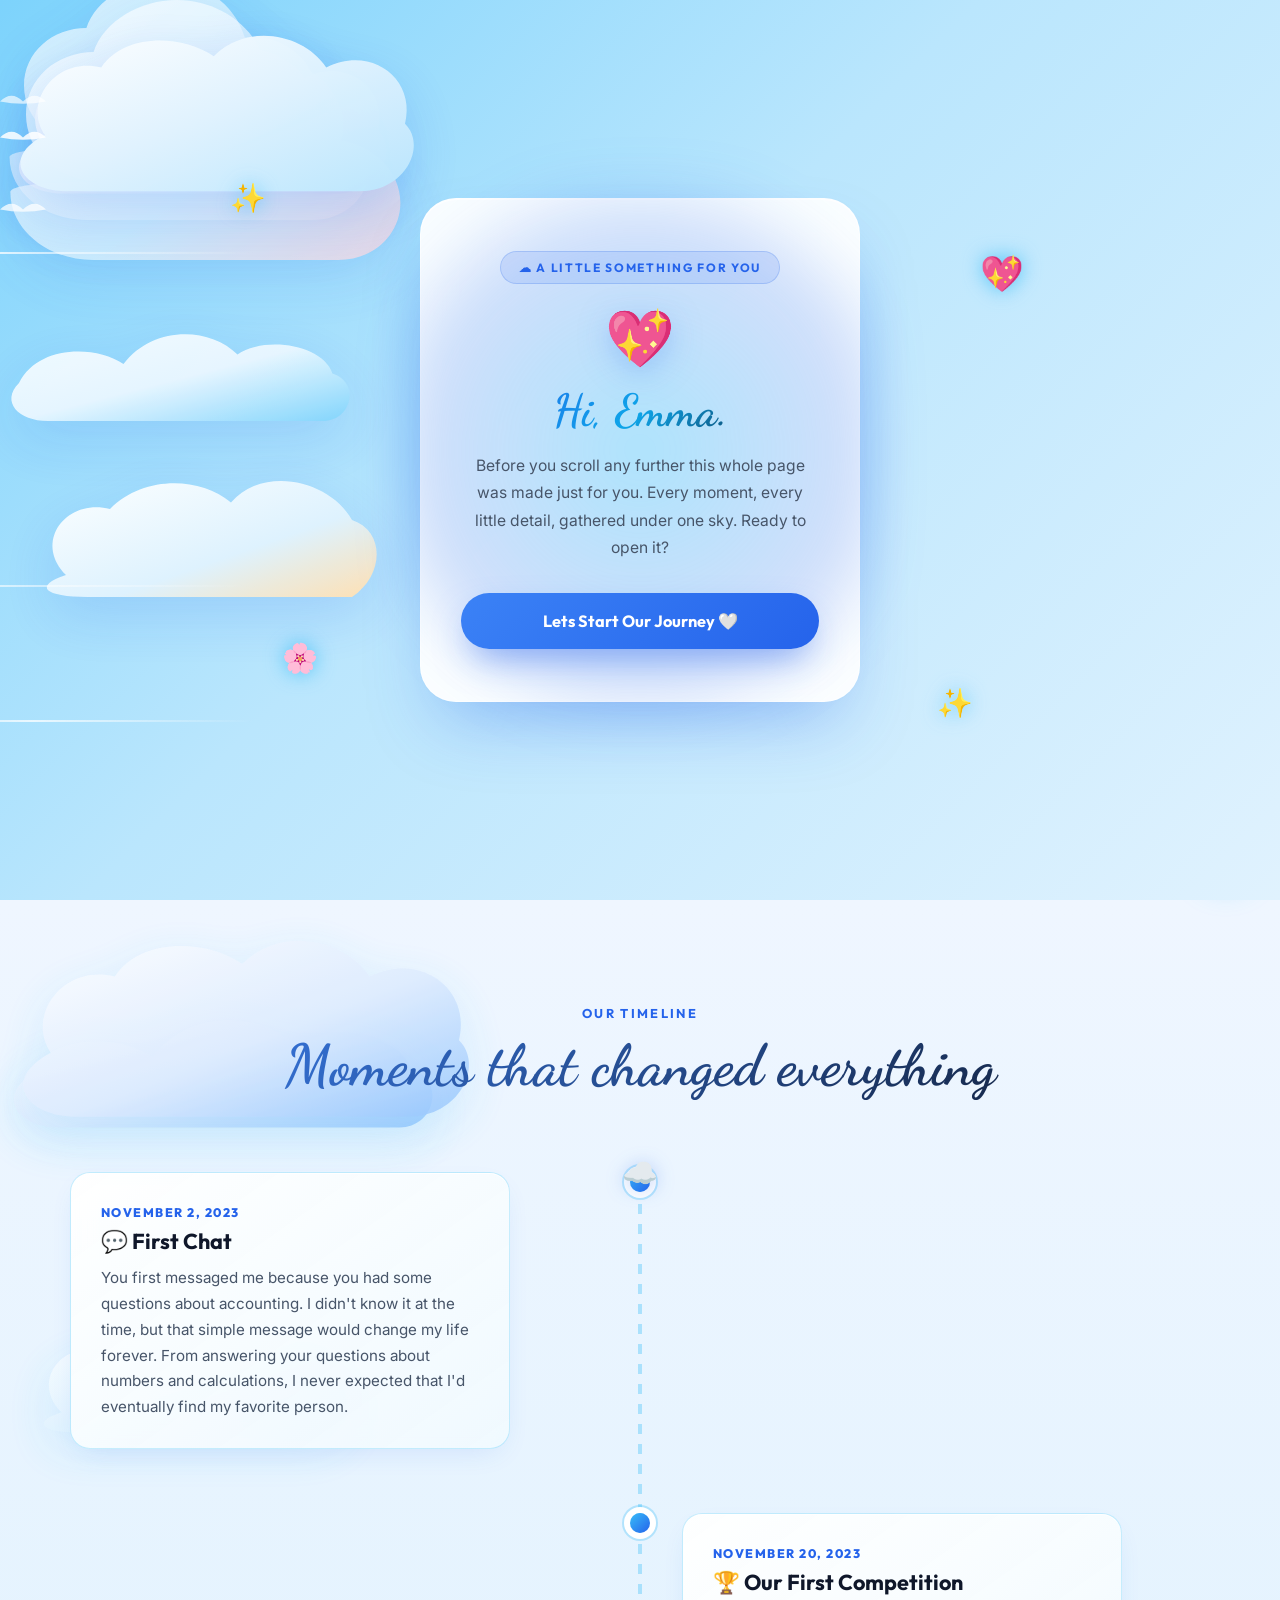
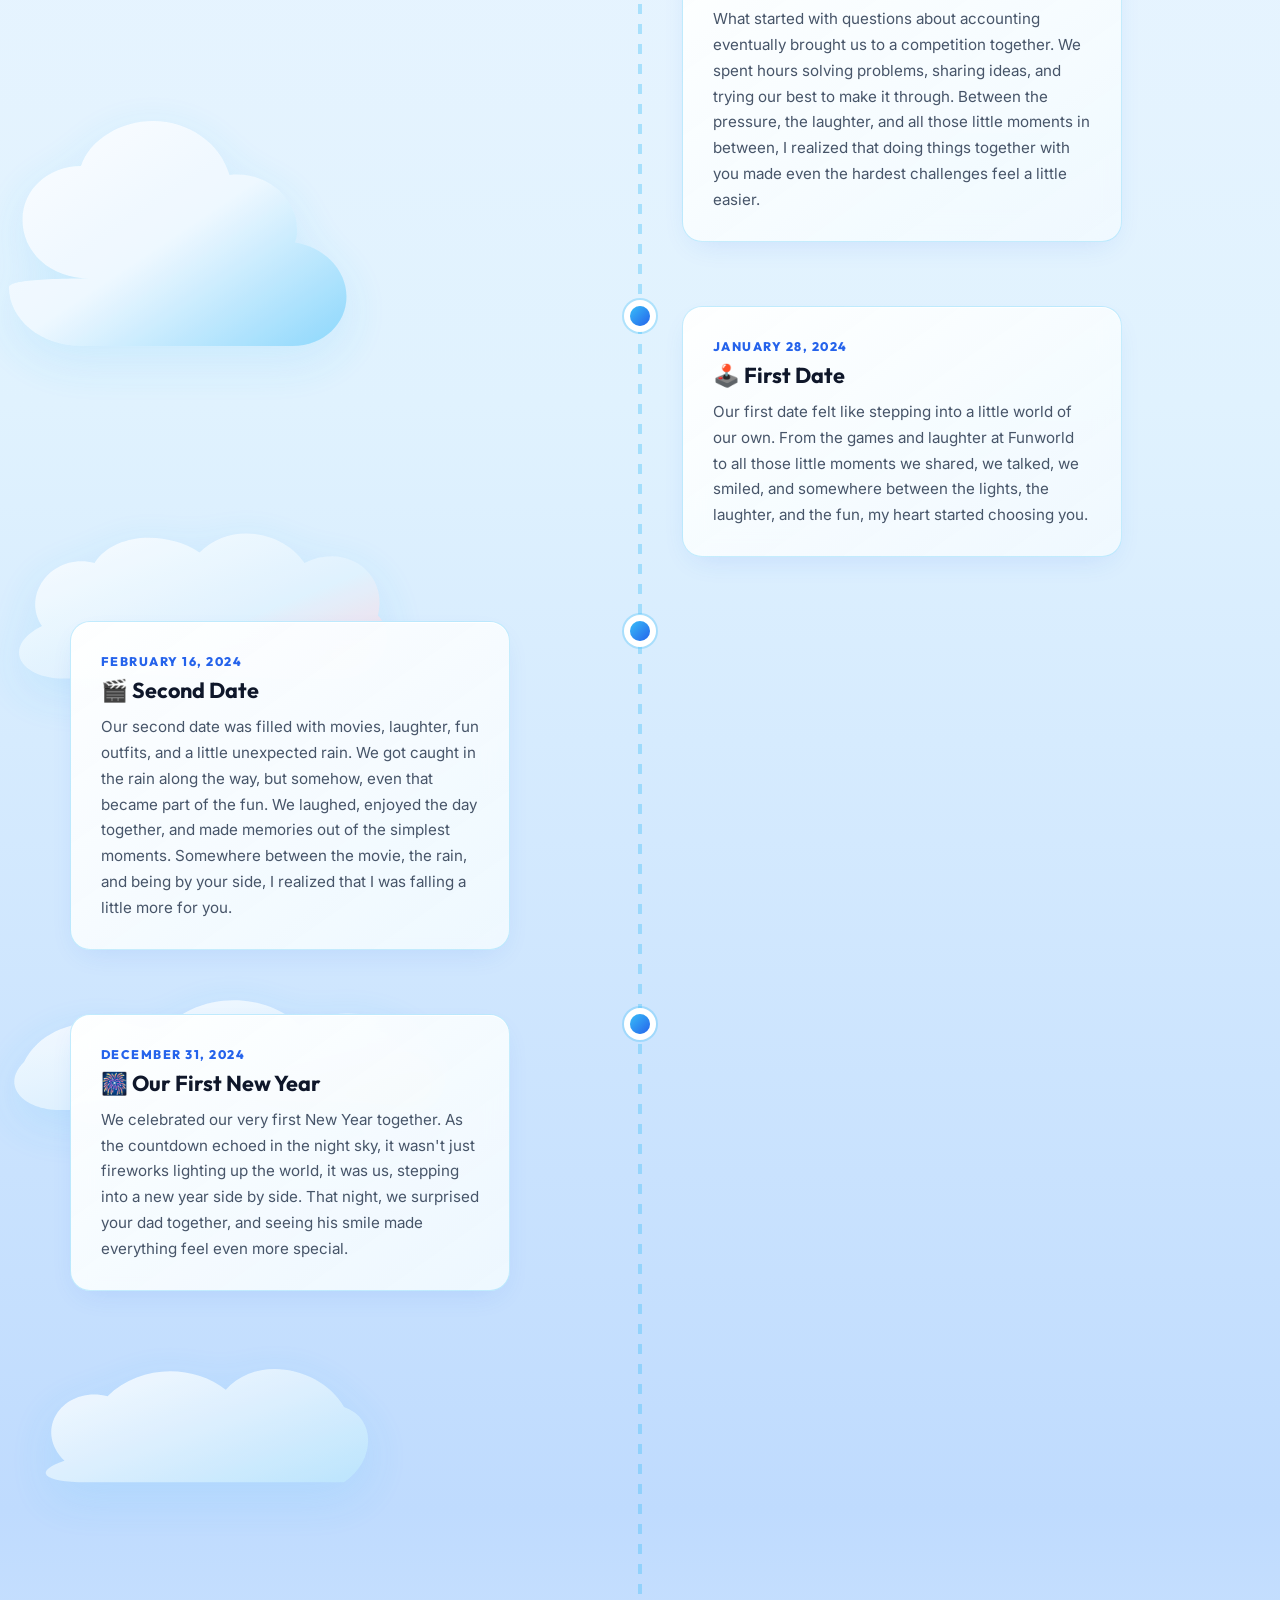
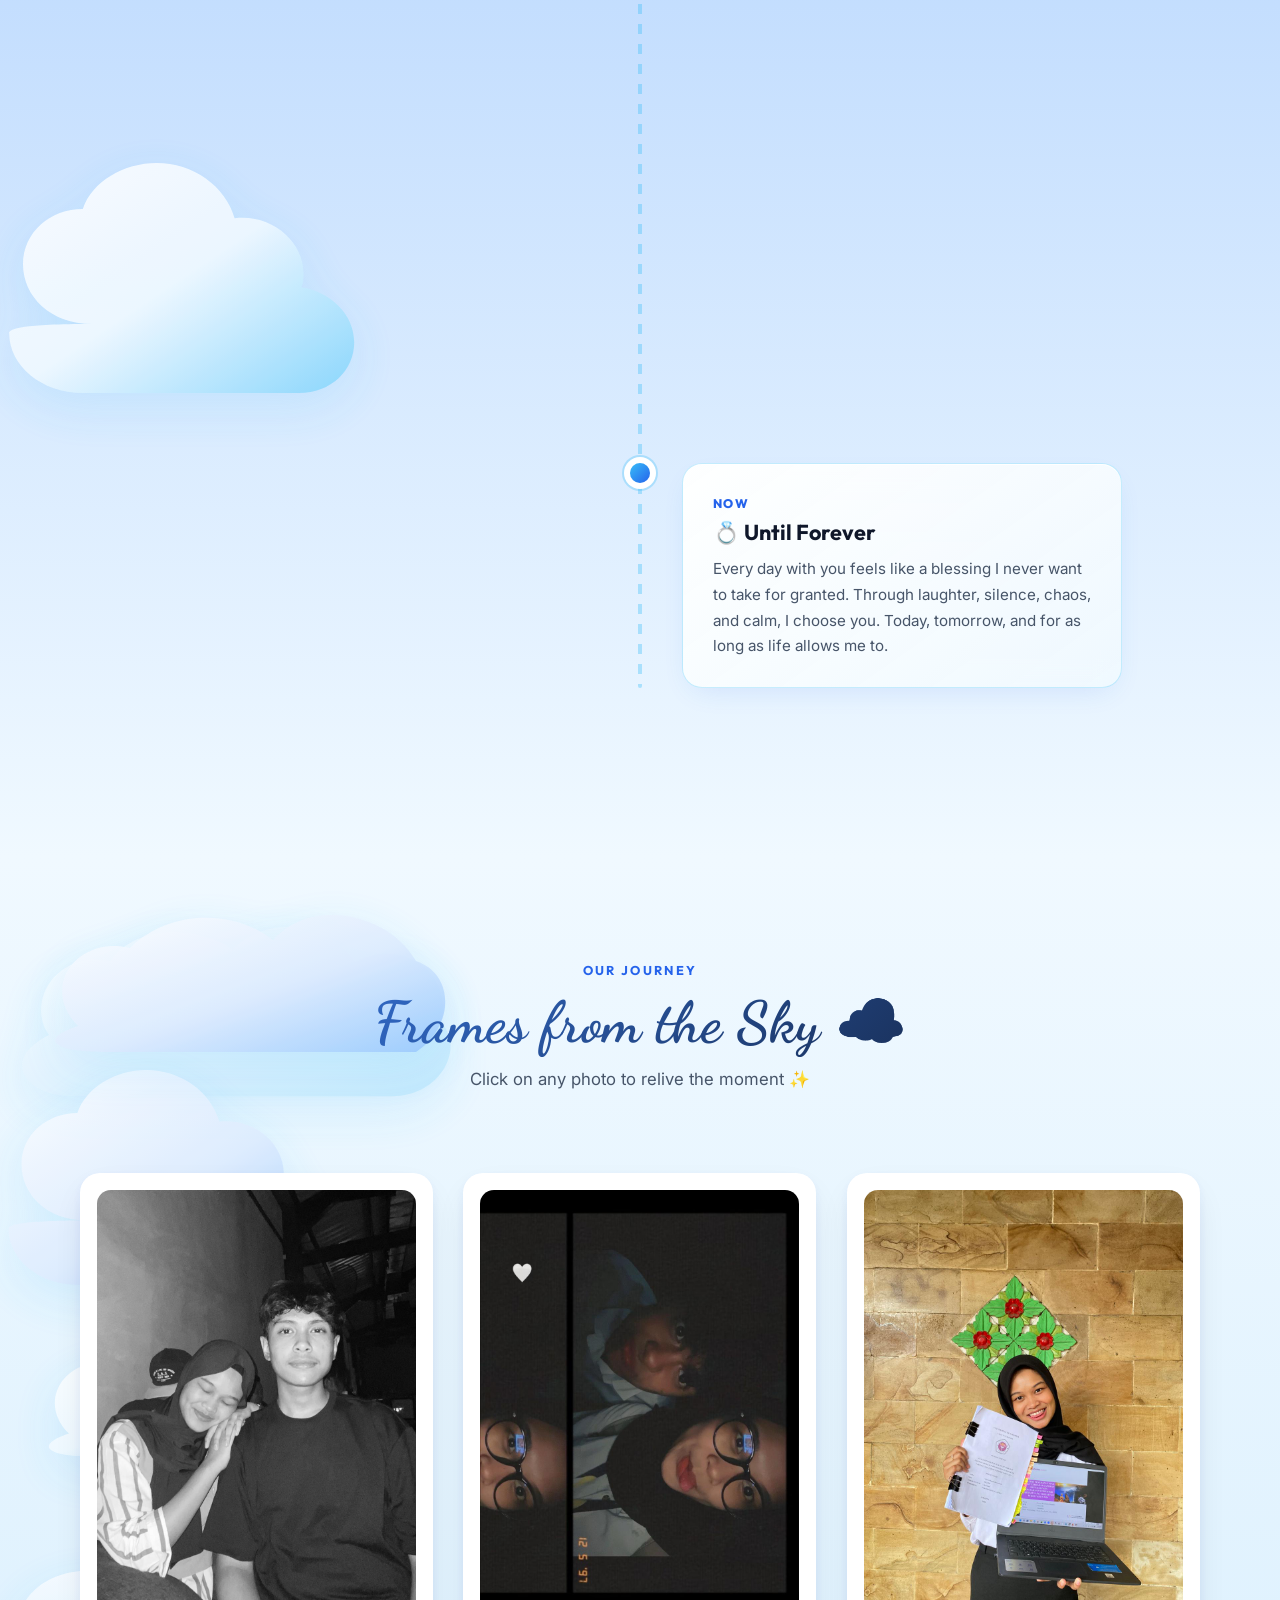
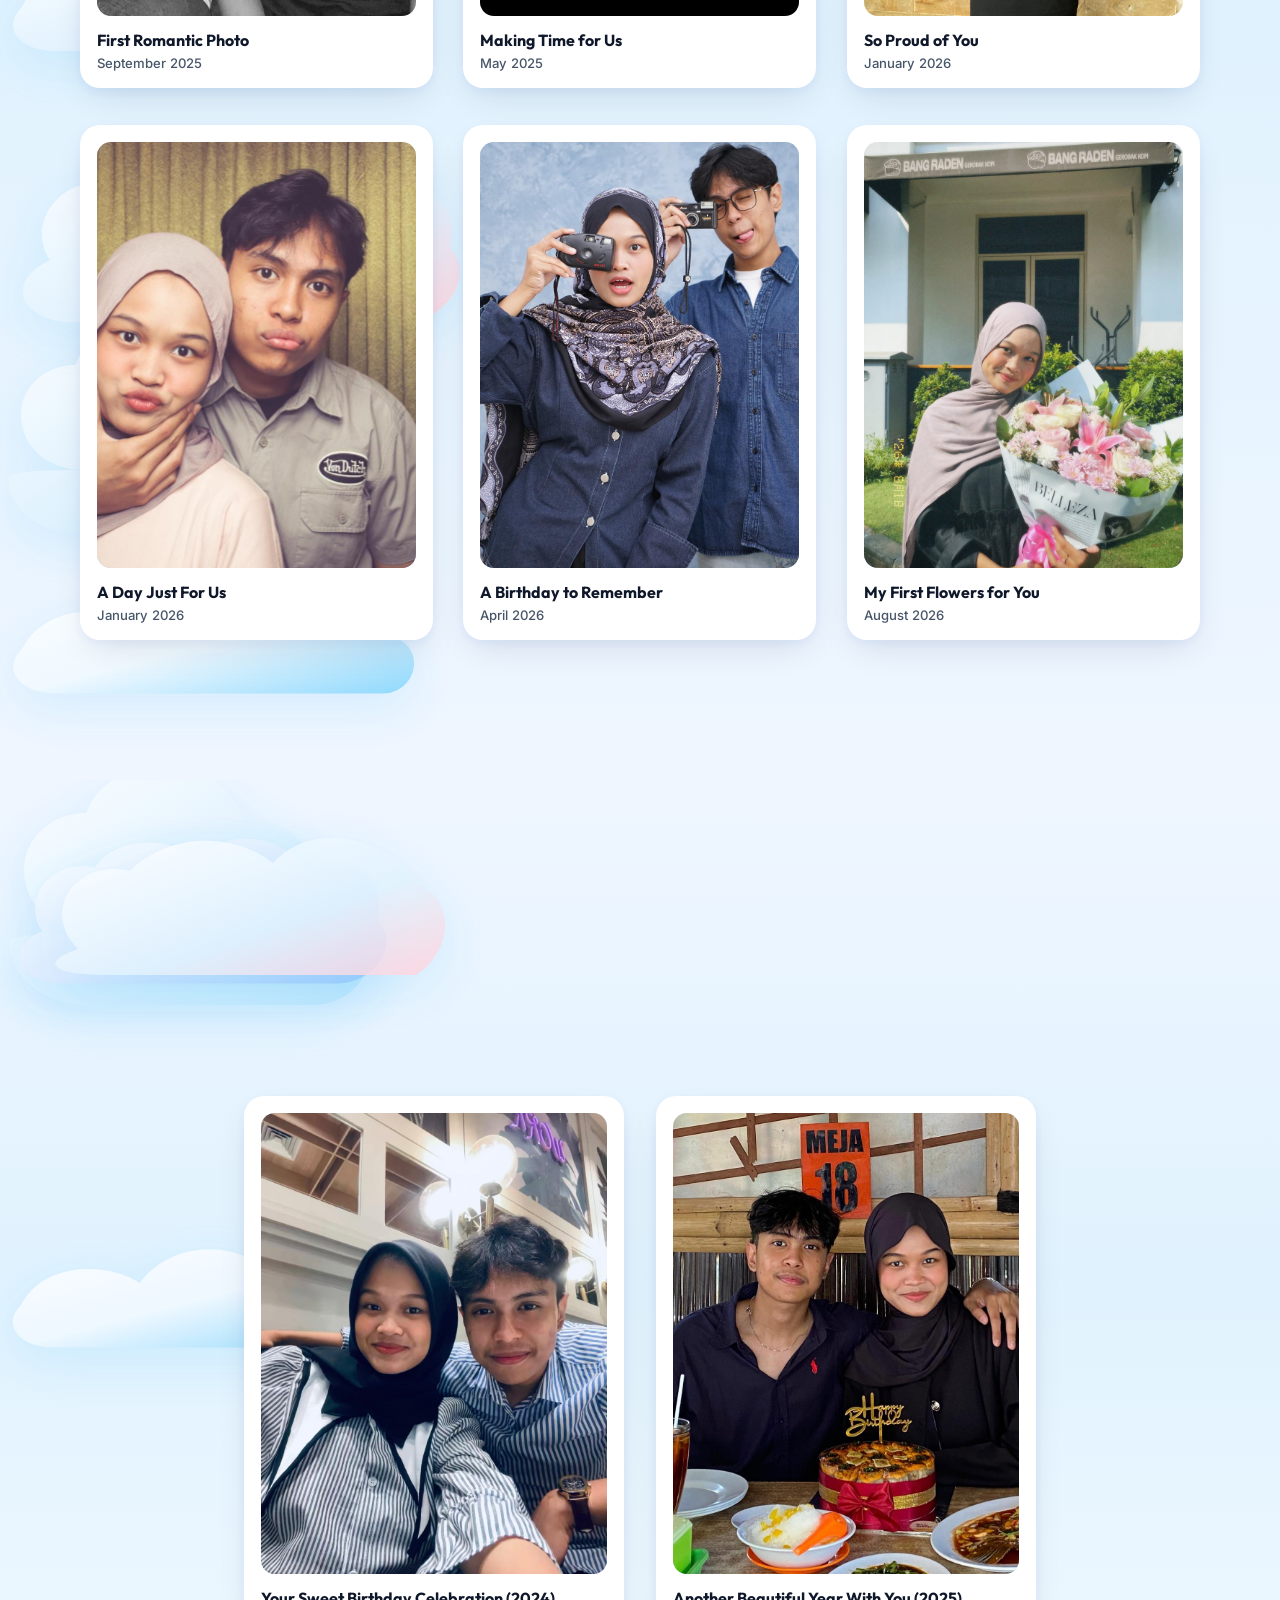
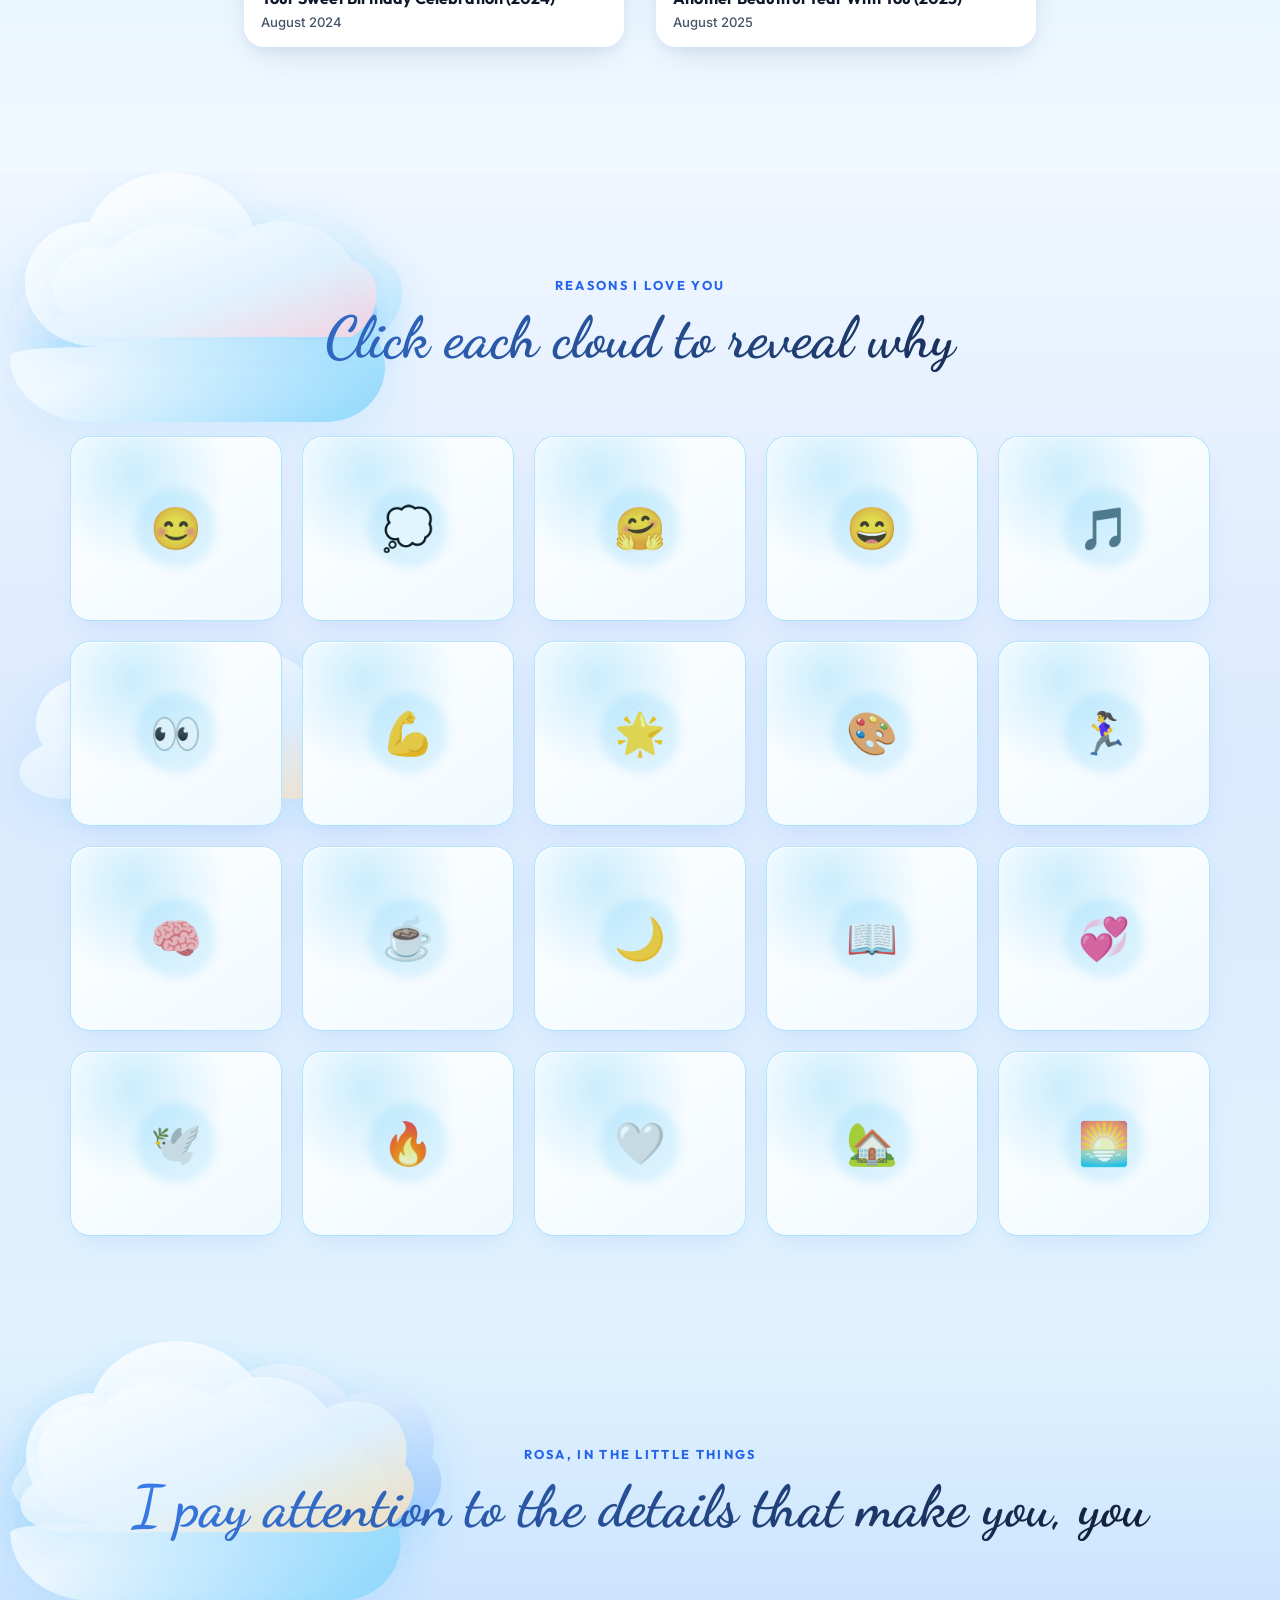
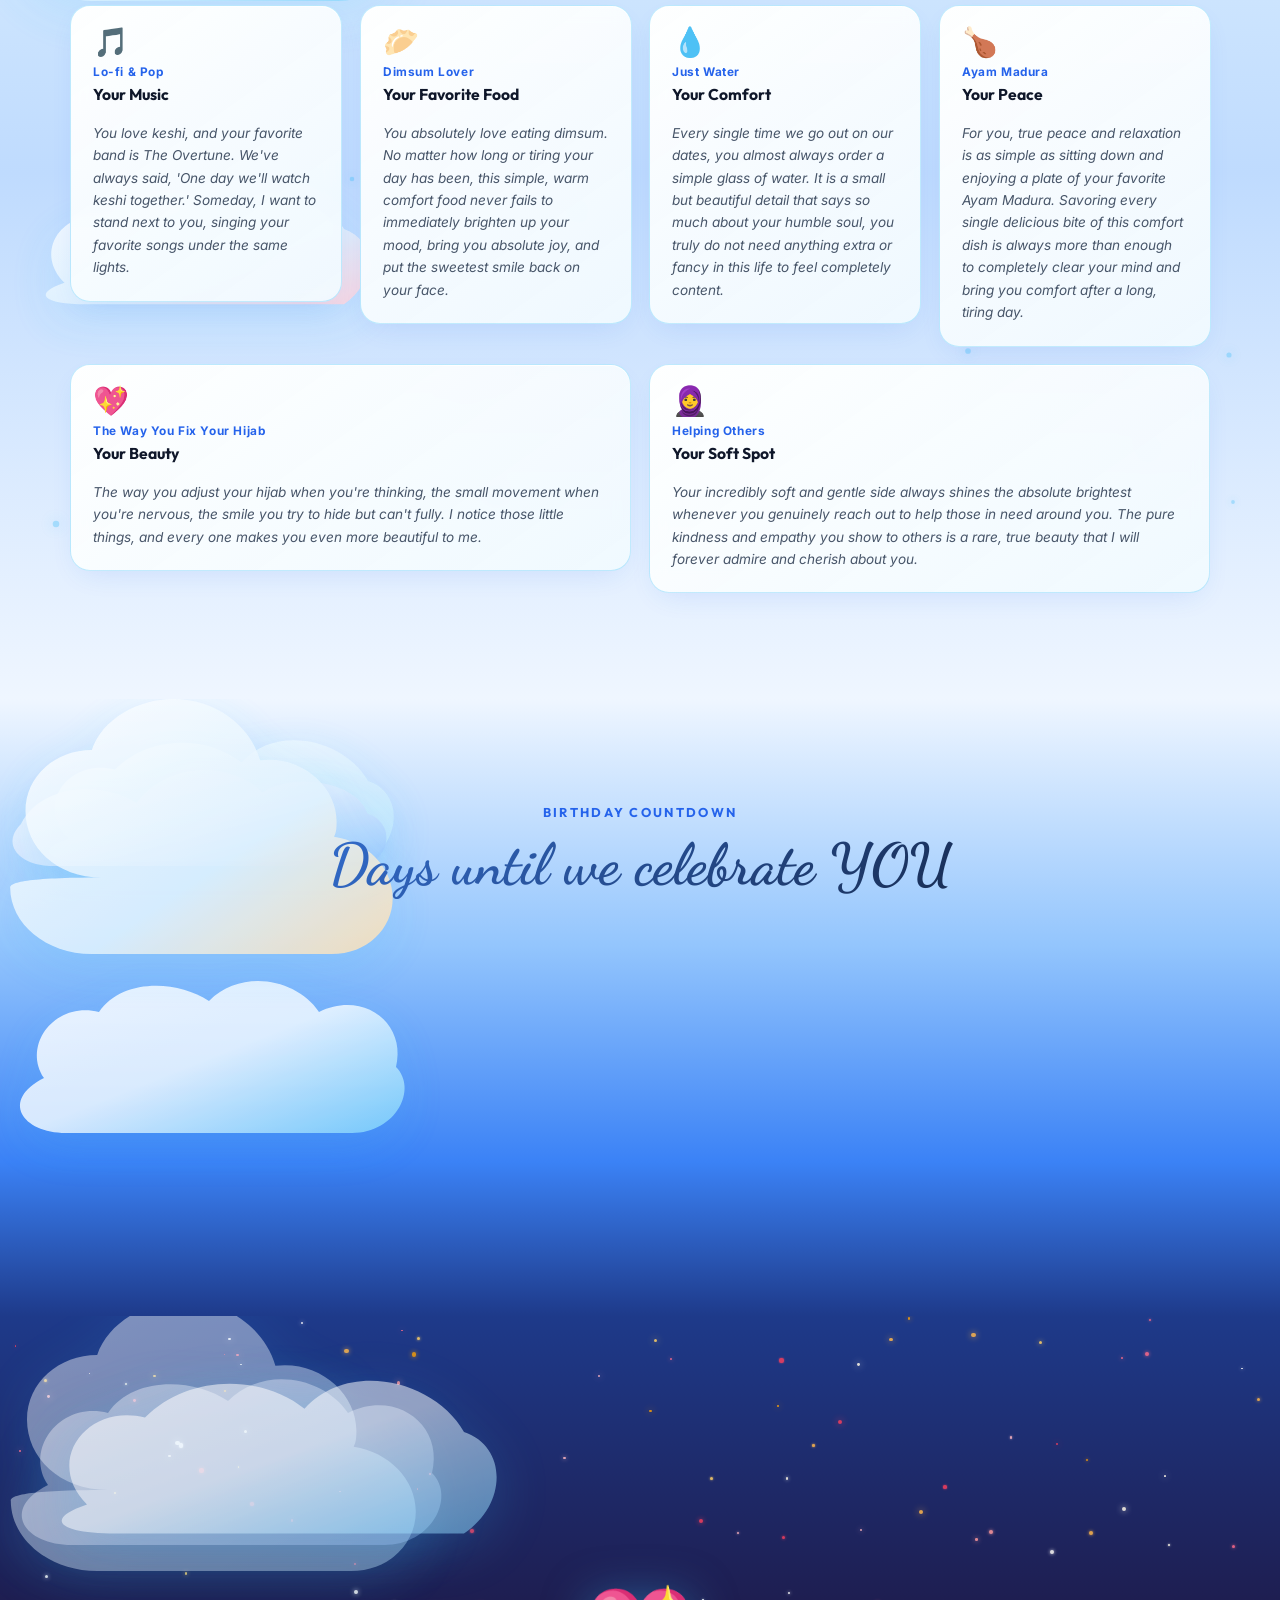
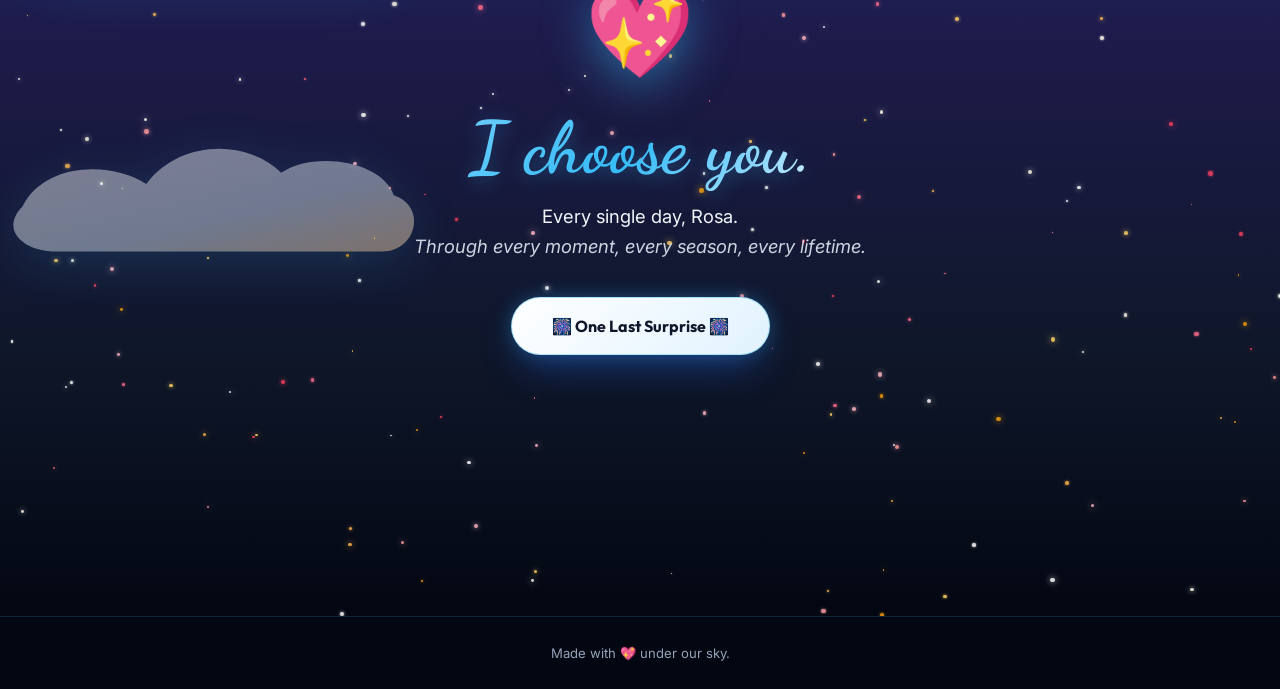
==== commit b62ed945: "update baru" ====
--- a/index.html
+++ b/index.html
@@ -375,7 +375,7 @@
             <span class="t-date">March 7, 2024</span>
             <h3 class="t-title">🚘 Bekasi – Bogor</h3>
             <p class="t-desc">Bekasi and Bogor, not oceans apart, but far enough to make every goodbye a little heavier.
-              The late-night calls, the “have you eaten?” messages, and the countdowns until the next drive to see each
+              The late night calls, the “have you eaten?” messages, and the countdowns until the next drive to see each
               other became our new way of loving. Every road between us felt worth taking when I knew you were waiting
               at the other end. Distance didn’t take you away from me. It simply taught me that no matter how far the
               drive, finding my way back to you would always be worth it.</p>
@@ -391,7 +391,7 @@
             <span class="t-date">Now</span>
             <h3 class="t-title">💍 Until Forever</h3>
             <p class="t-desc">Every day with you feels like a blessing I never want to take for granted. Through
-              laughter, silence, chaos, and calm — I choose you. Today, tomorrow, and for as long as life allows me to.
+              laughter, silence, chaos, and calm, I choose you. Today, tomorrow, and for as long as life allows me to.
             </p>
           </div>
         </div>
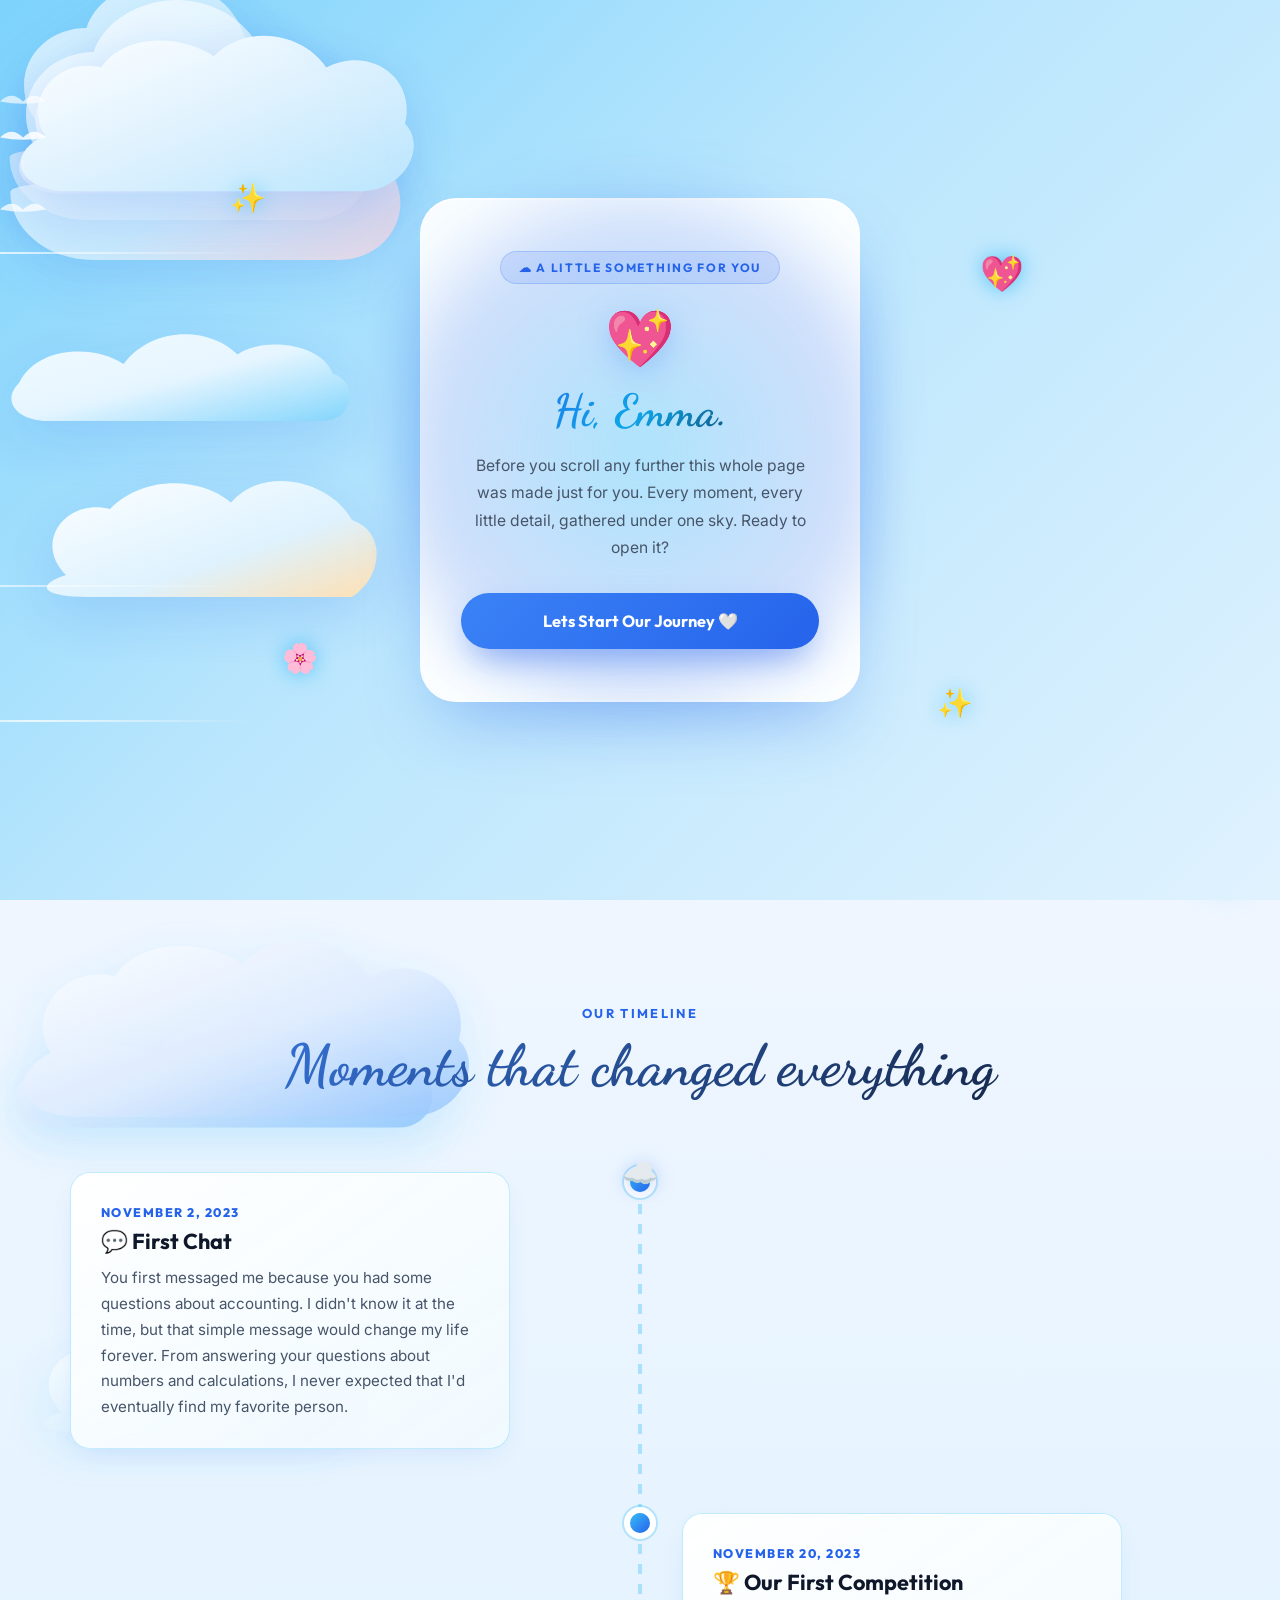
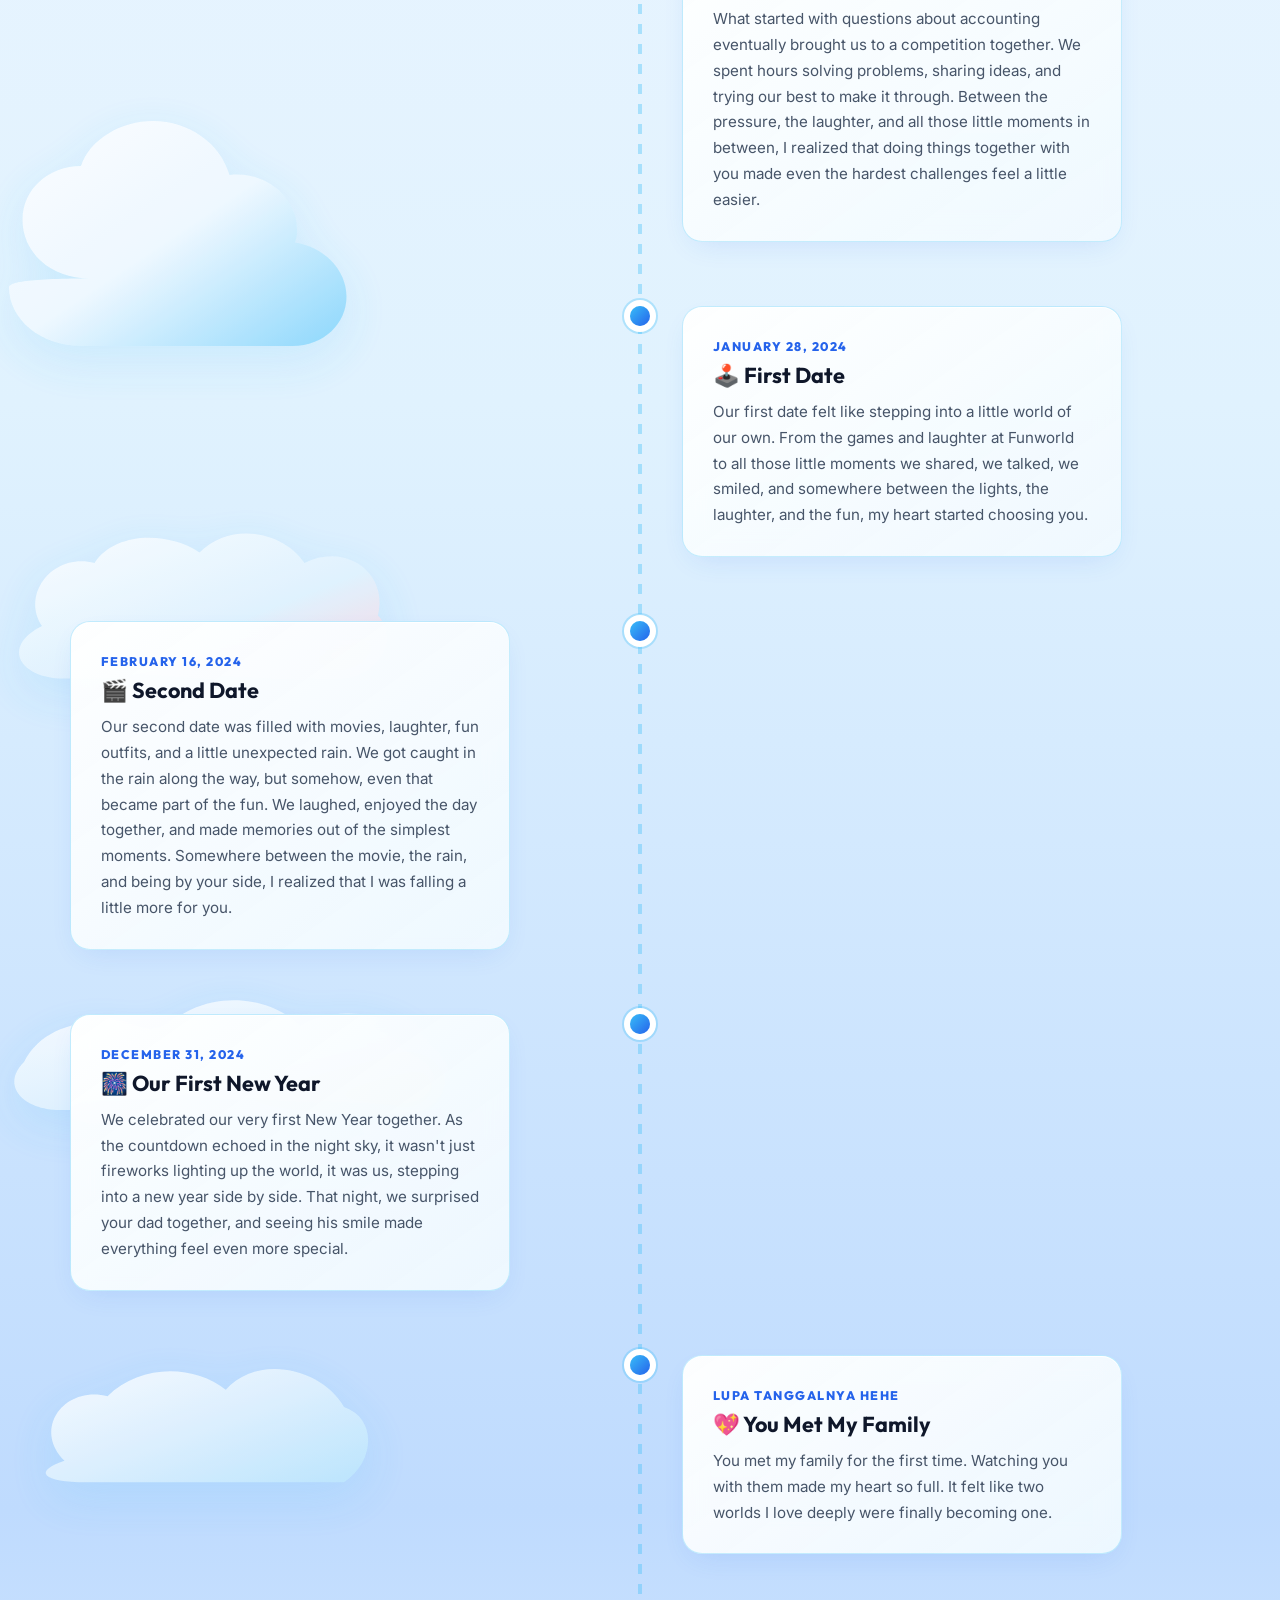
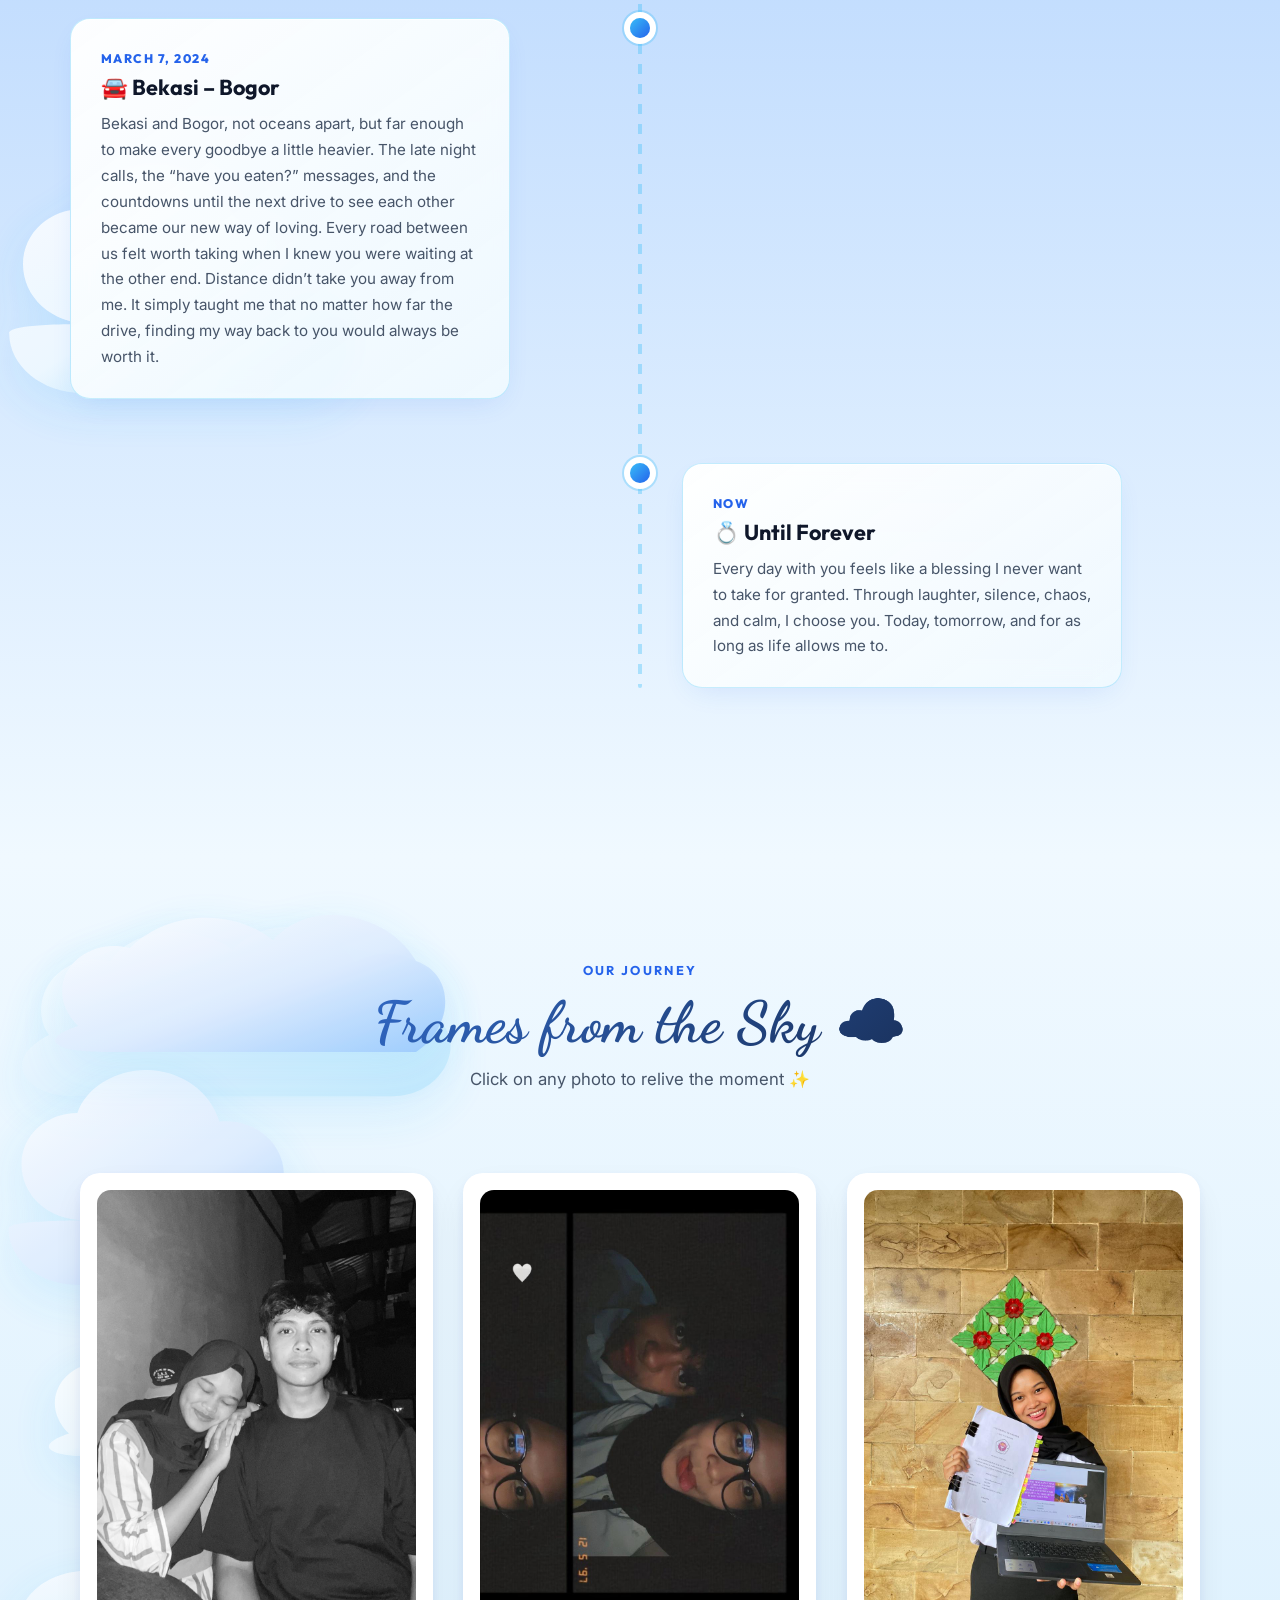
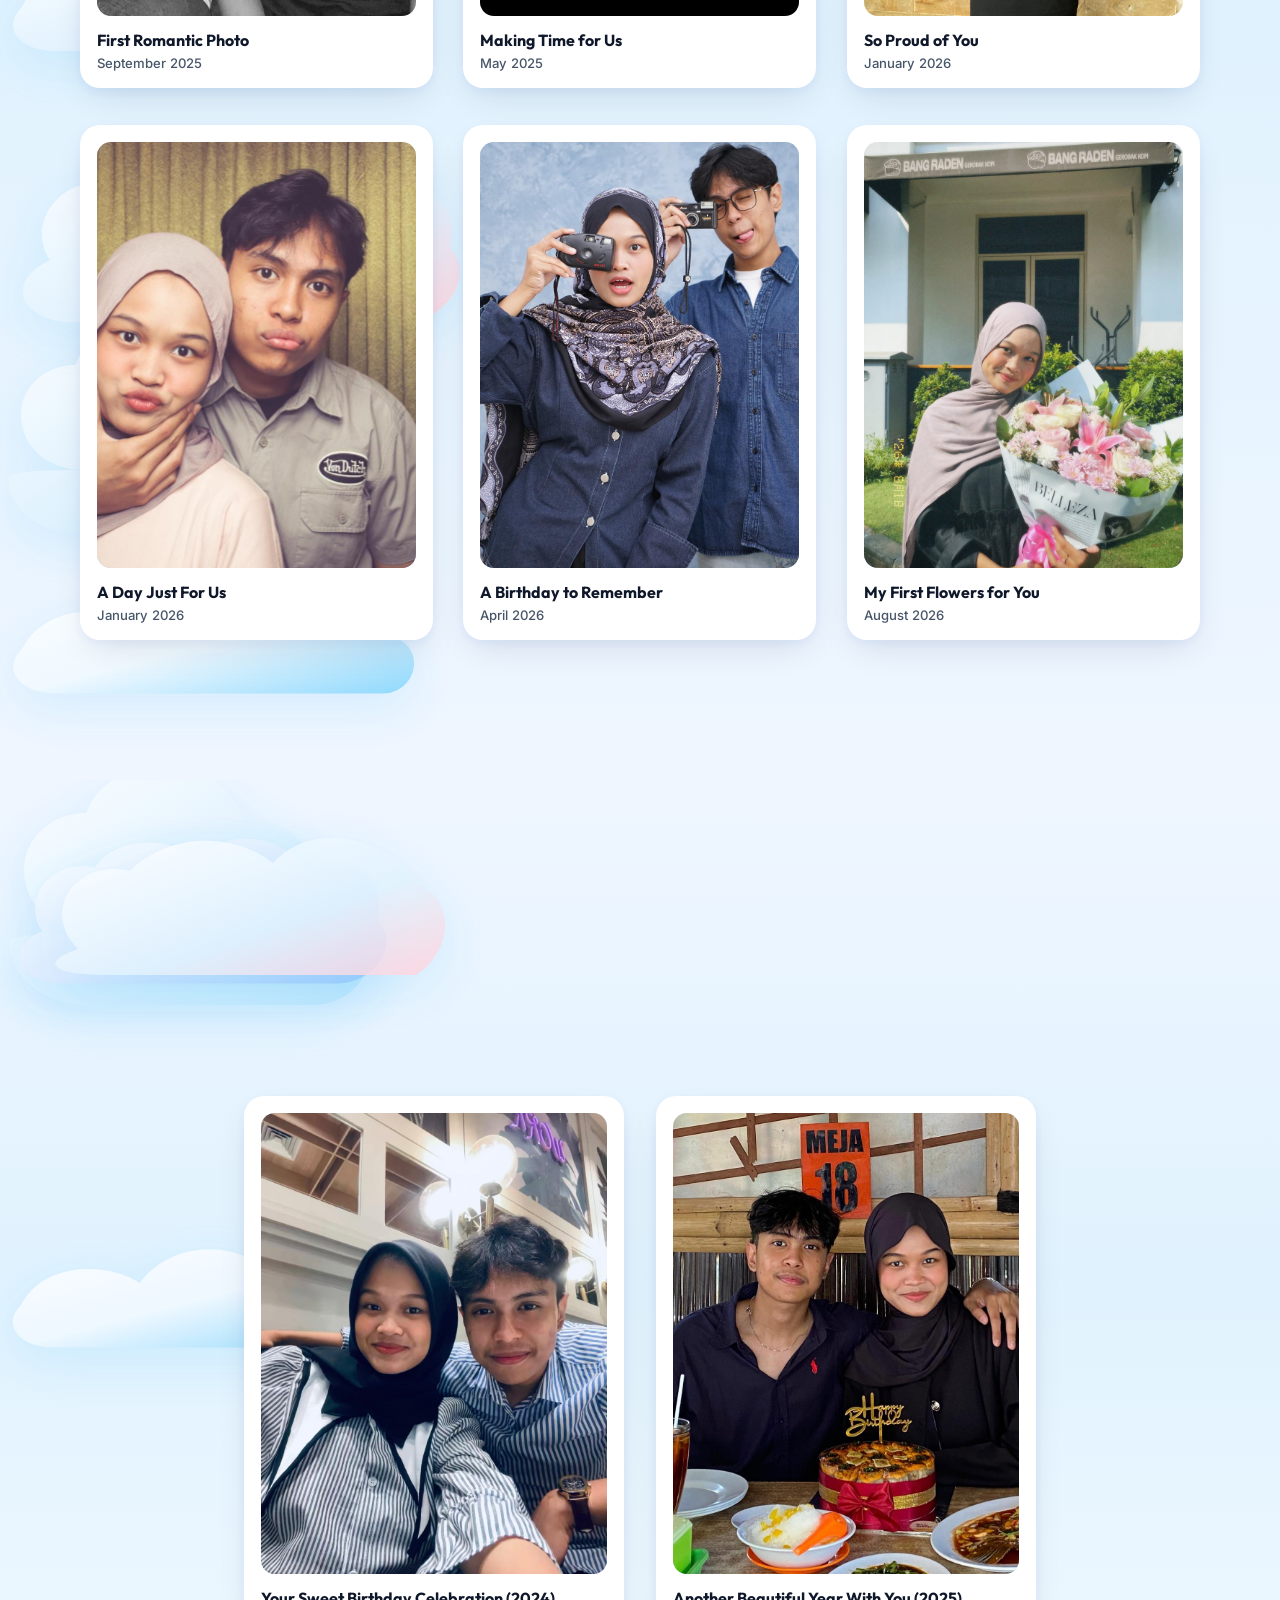
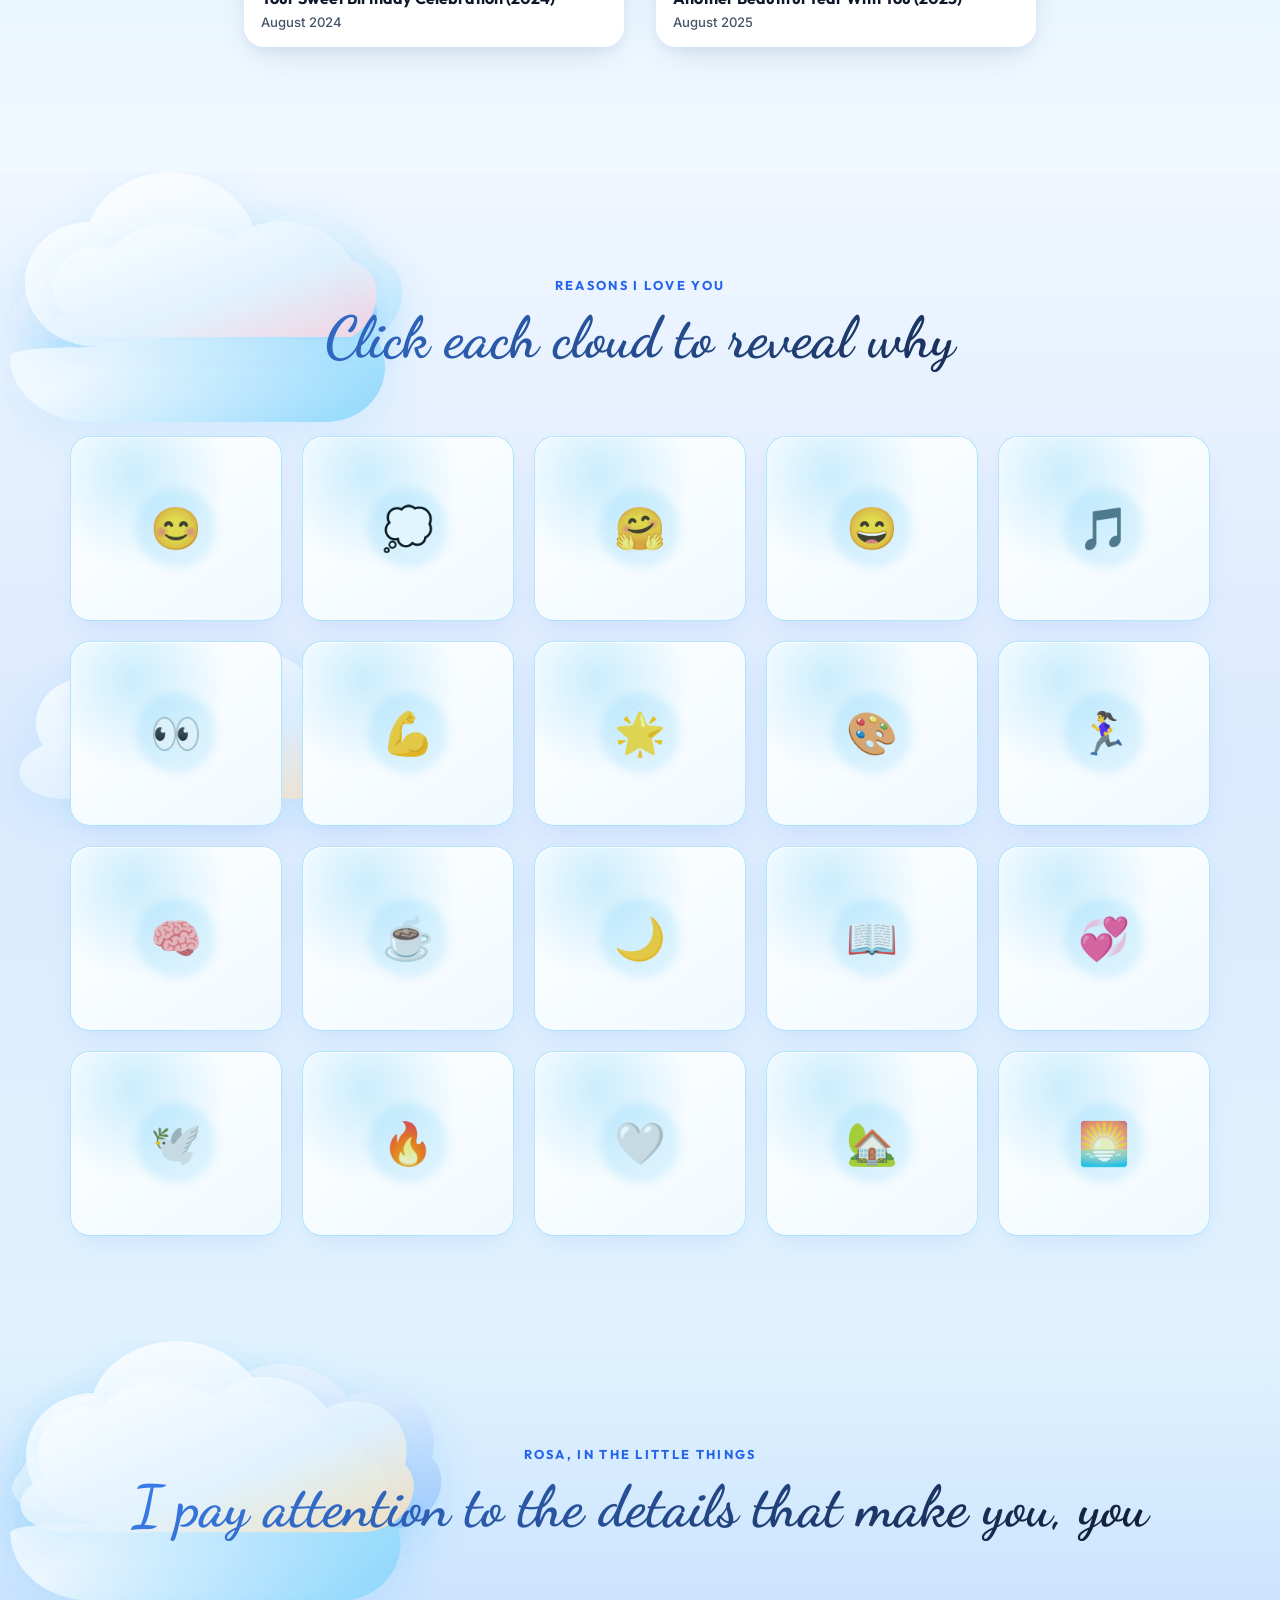
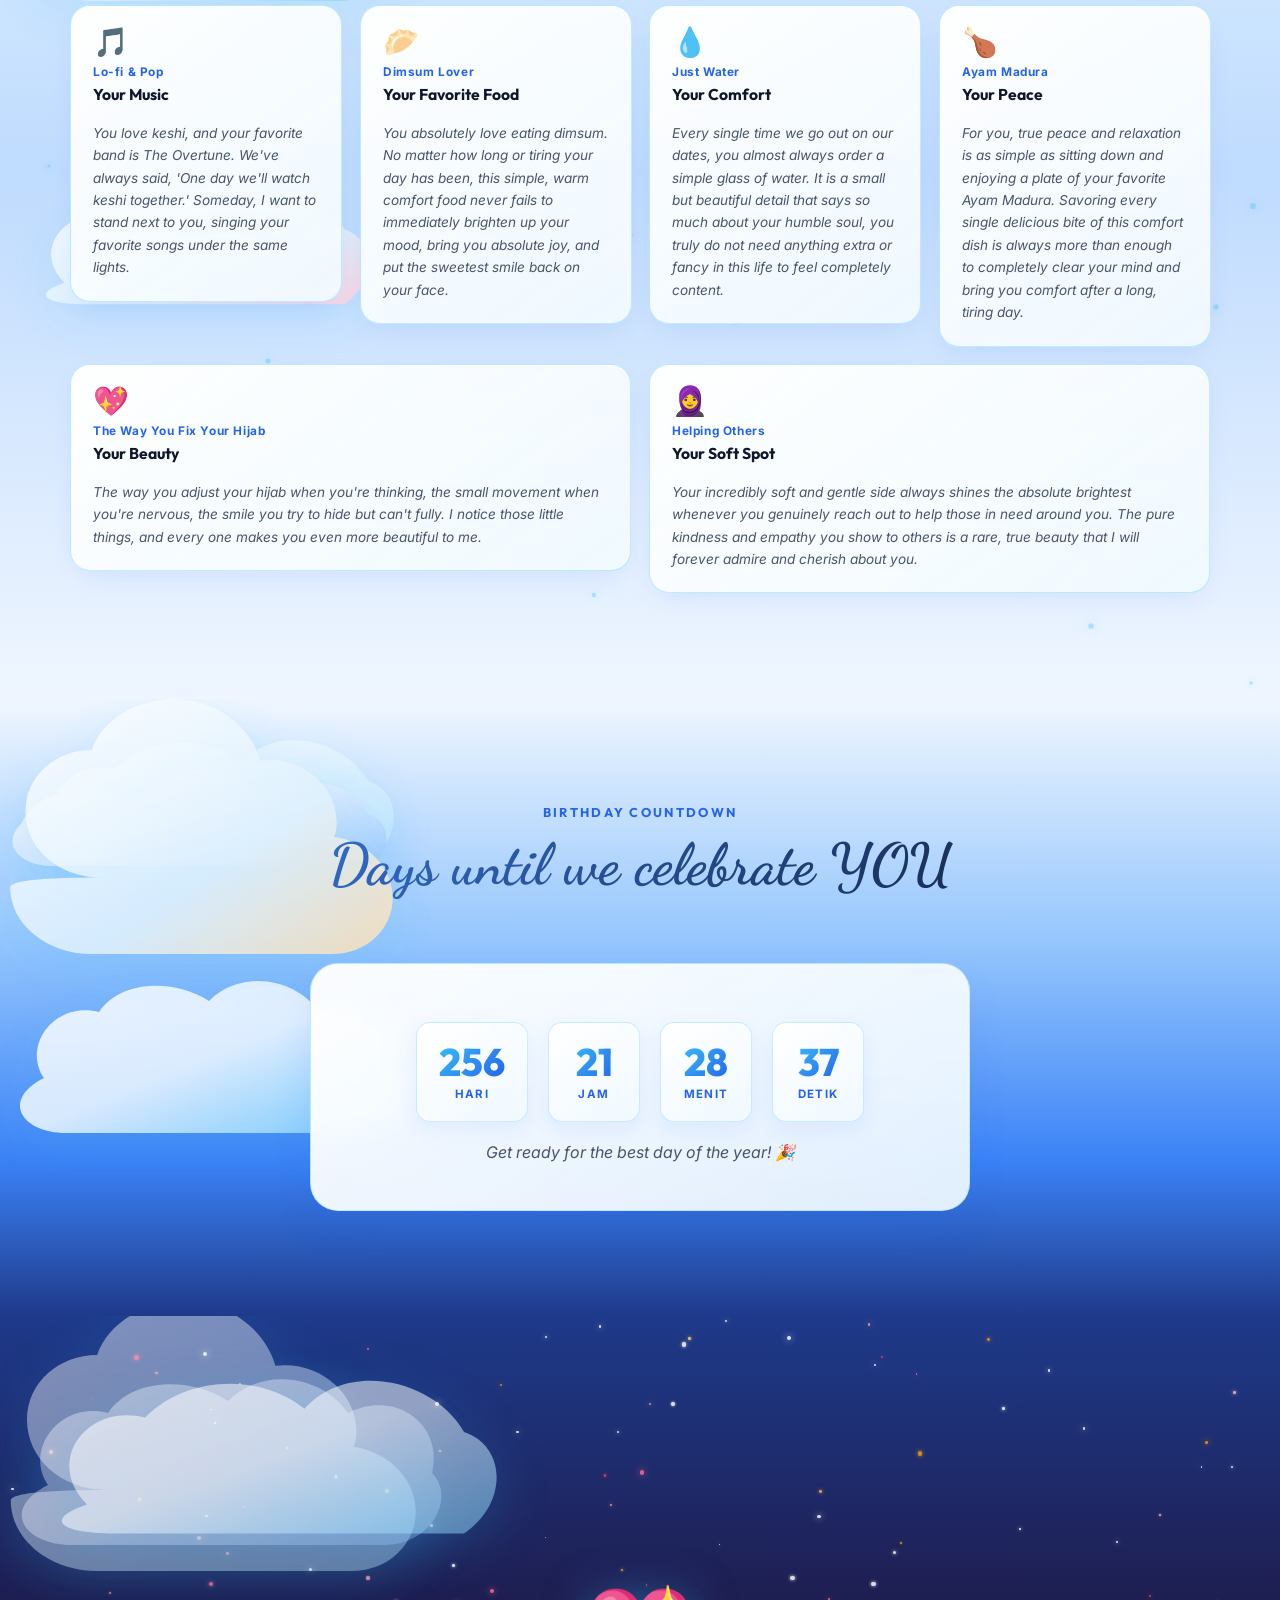
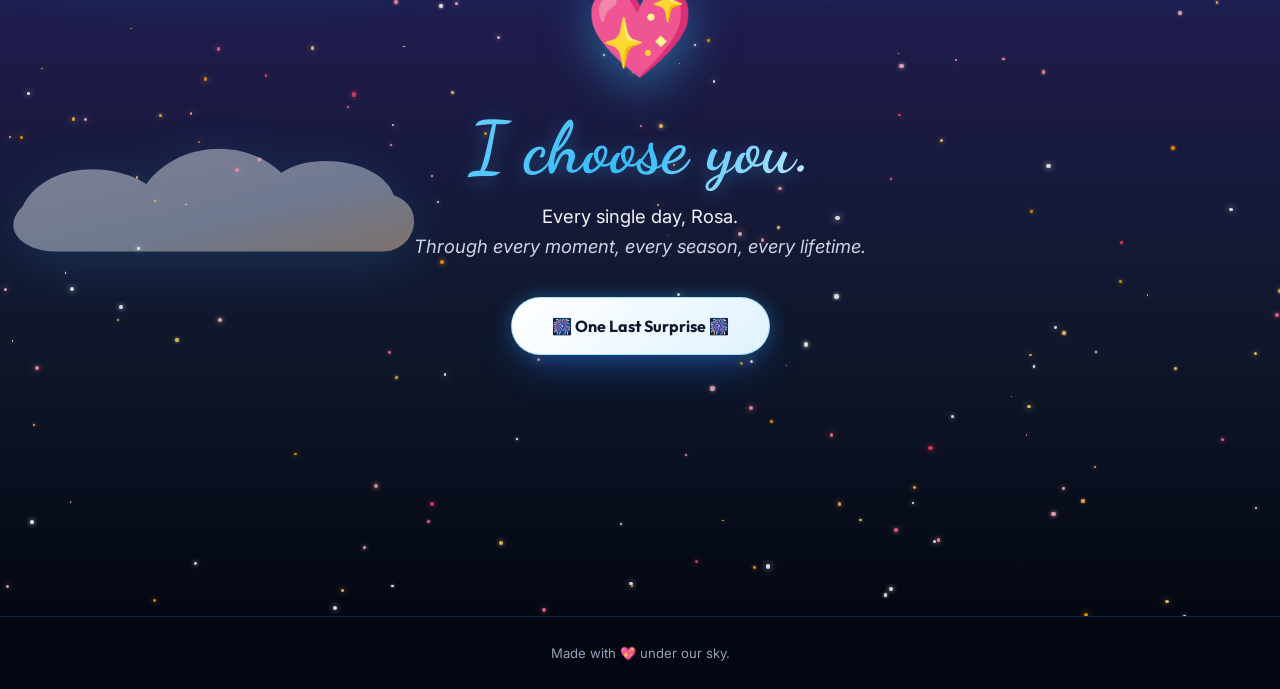
==== commit 238f41ba: "update baru" ====
--- a/index.html
+++ b/index.html
@@ -168,7 +168,7 @@
   </div>
 
   <!-- ================= MUSIC ================= -->
-  <audio id="bgAudio" loop preload="none">
+  <audio id="bgAudio" loop preload="auto">
     <source src="audio/our-song.mp3" type="audio/mpeg">
   </audio>
   <button class="music-toggle" id="musicToggle" aria-label="Play or pause background music" type="button">
@@ -737,7 +737,7 @@
 
       <!-- Voice Note Player Component (No Play/Pause Button) -->
       <div class="vn-player">
-        <audio id="vnAudio" src="audio/vn-pangeran.ogg" preload="none"></audio>
+        <audio id="vnAudio" src="audio/vn-pangeran.ogg" preload="auto"></audio>
         <div class="vn-info" style="padding-left: 0;">
           <div class="vn-title">✨ A Little Piece of Me, For You ✨</div>
           <div class="vn-slider-container">
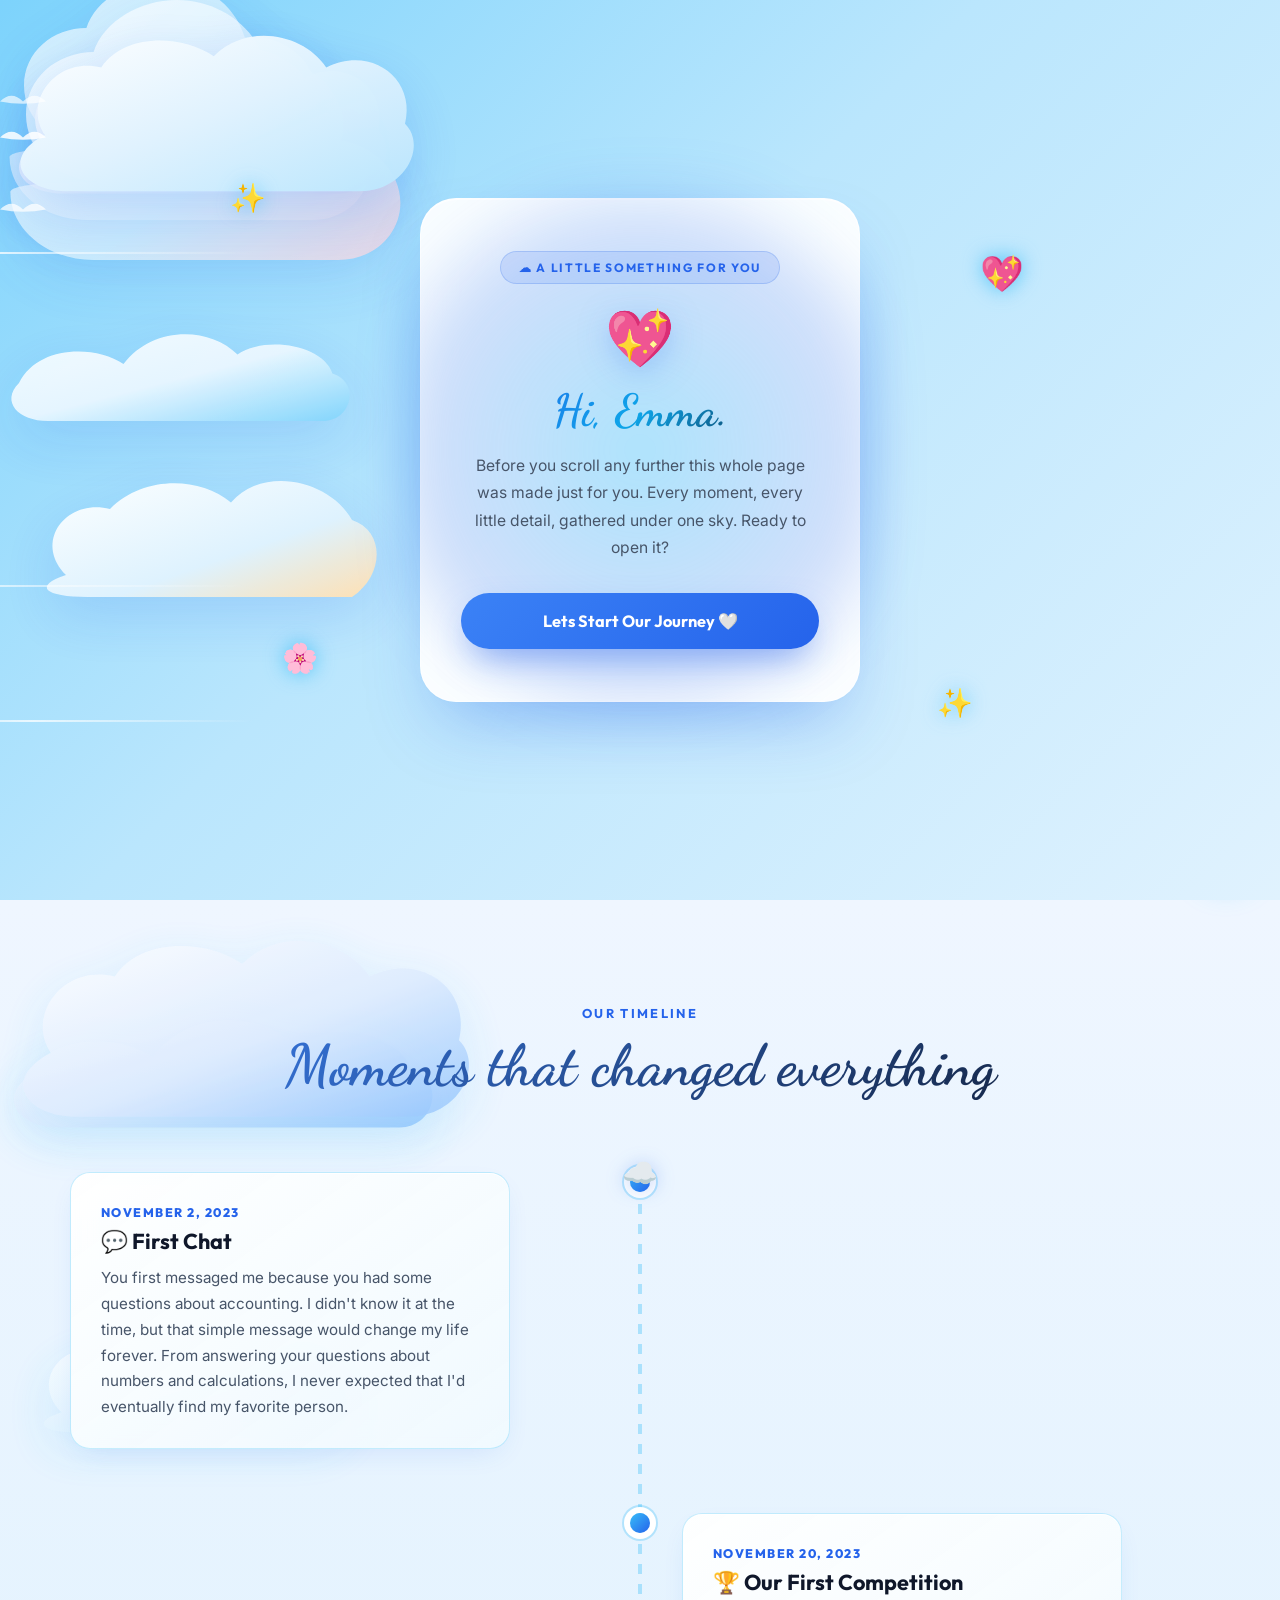
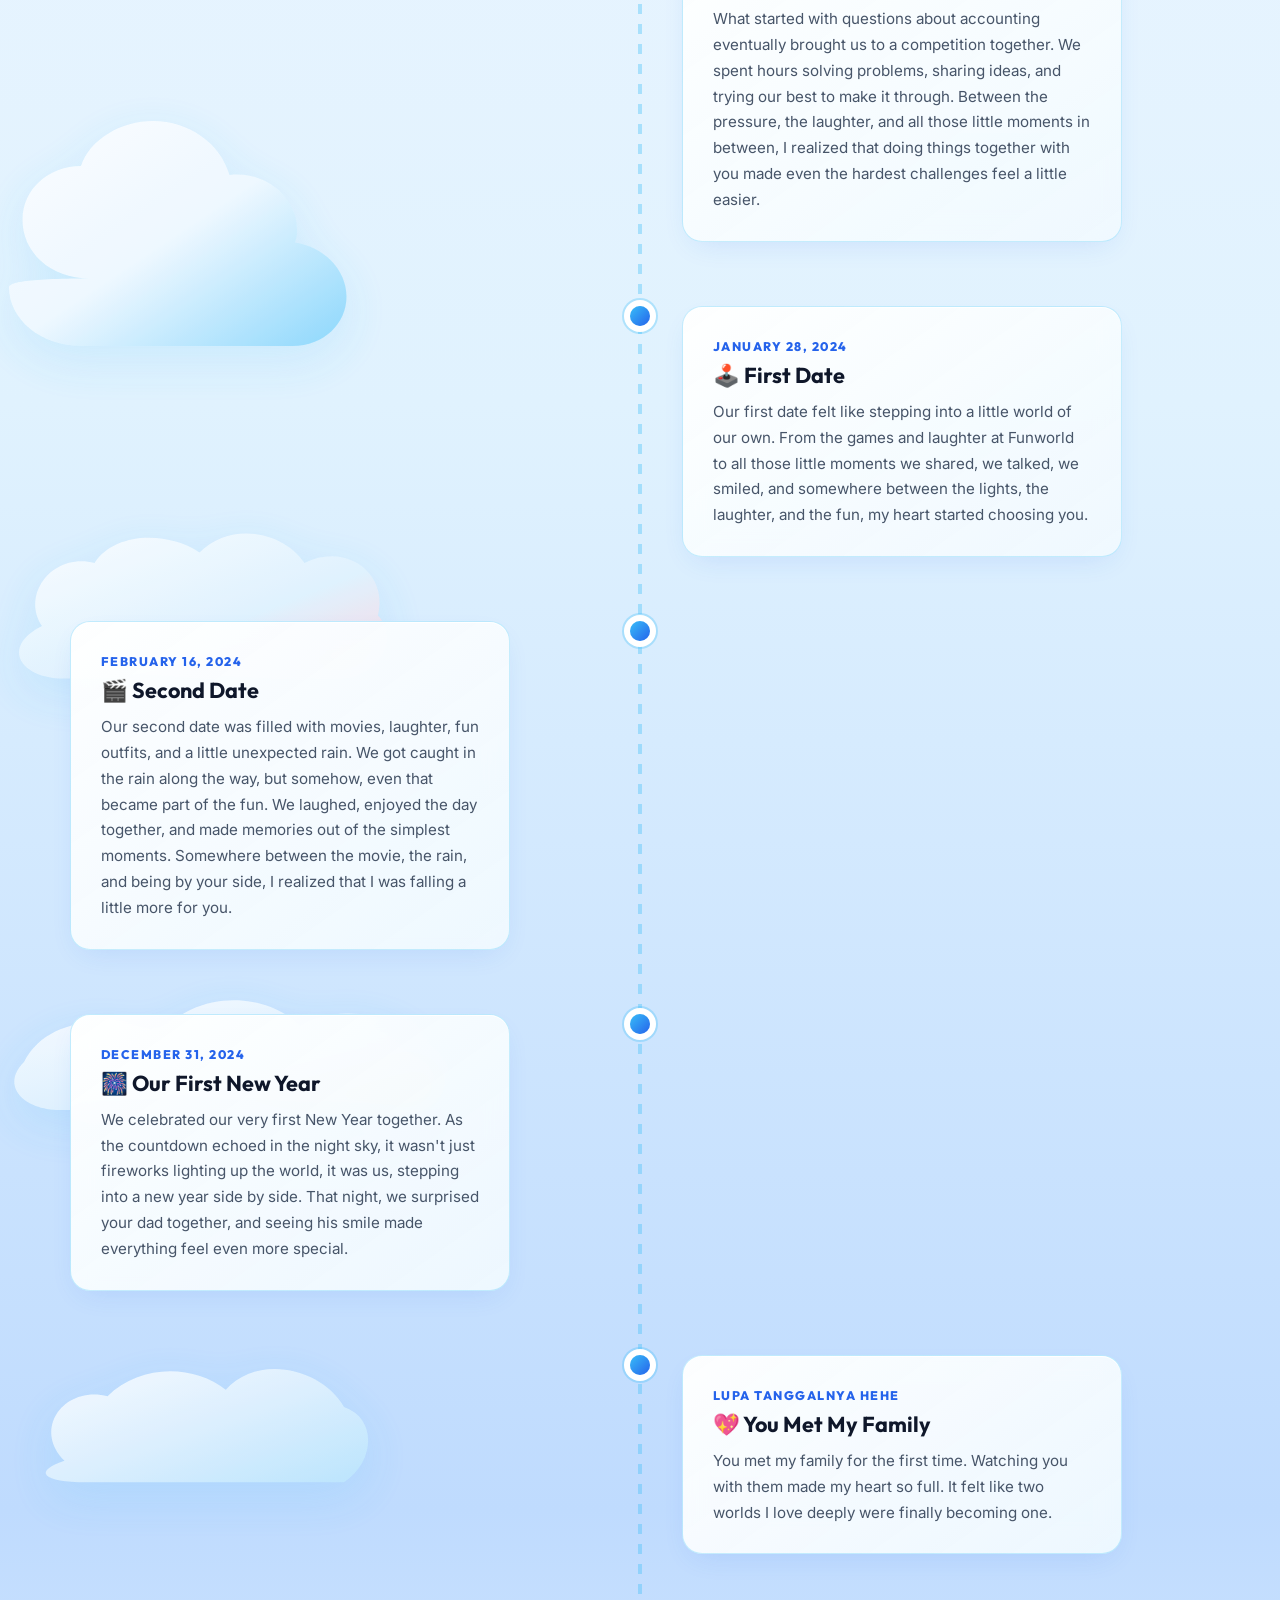
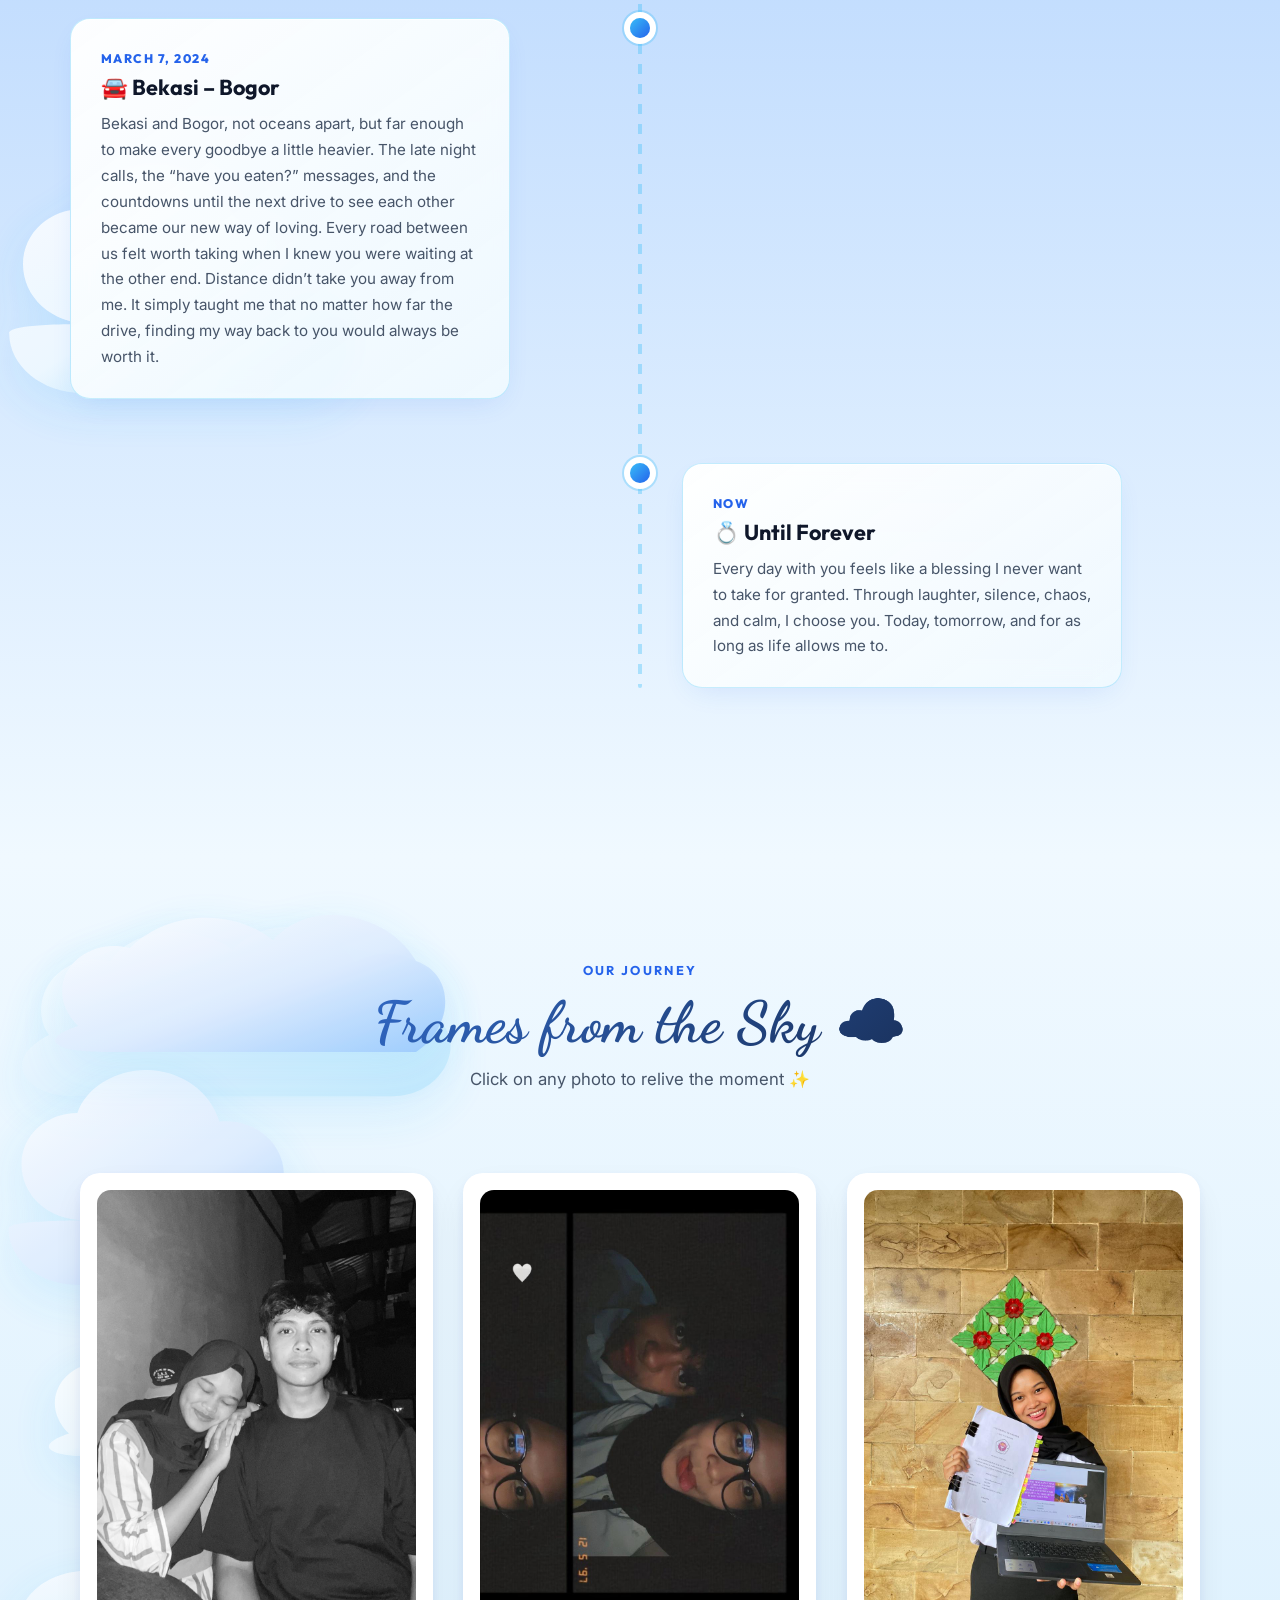
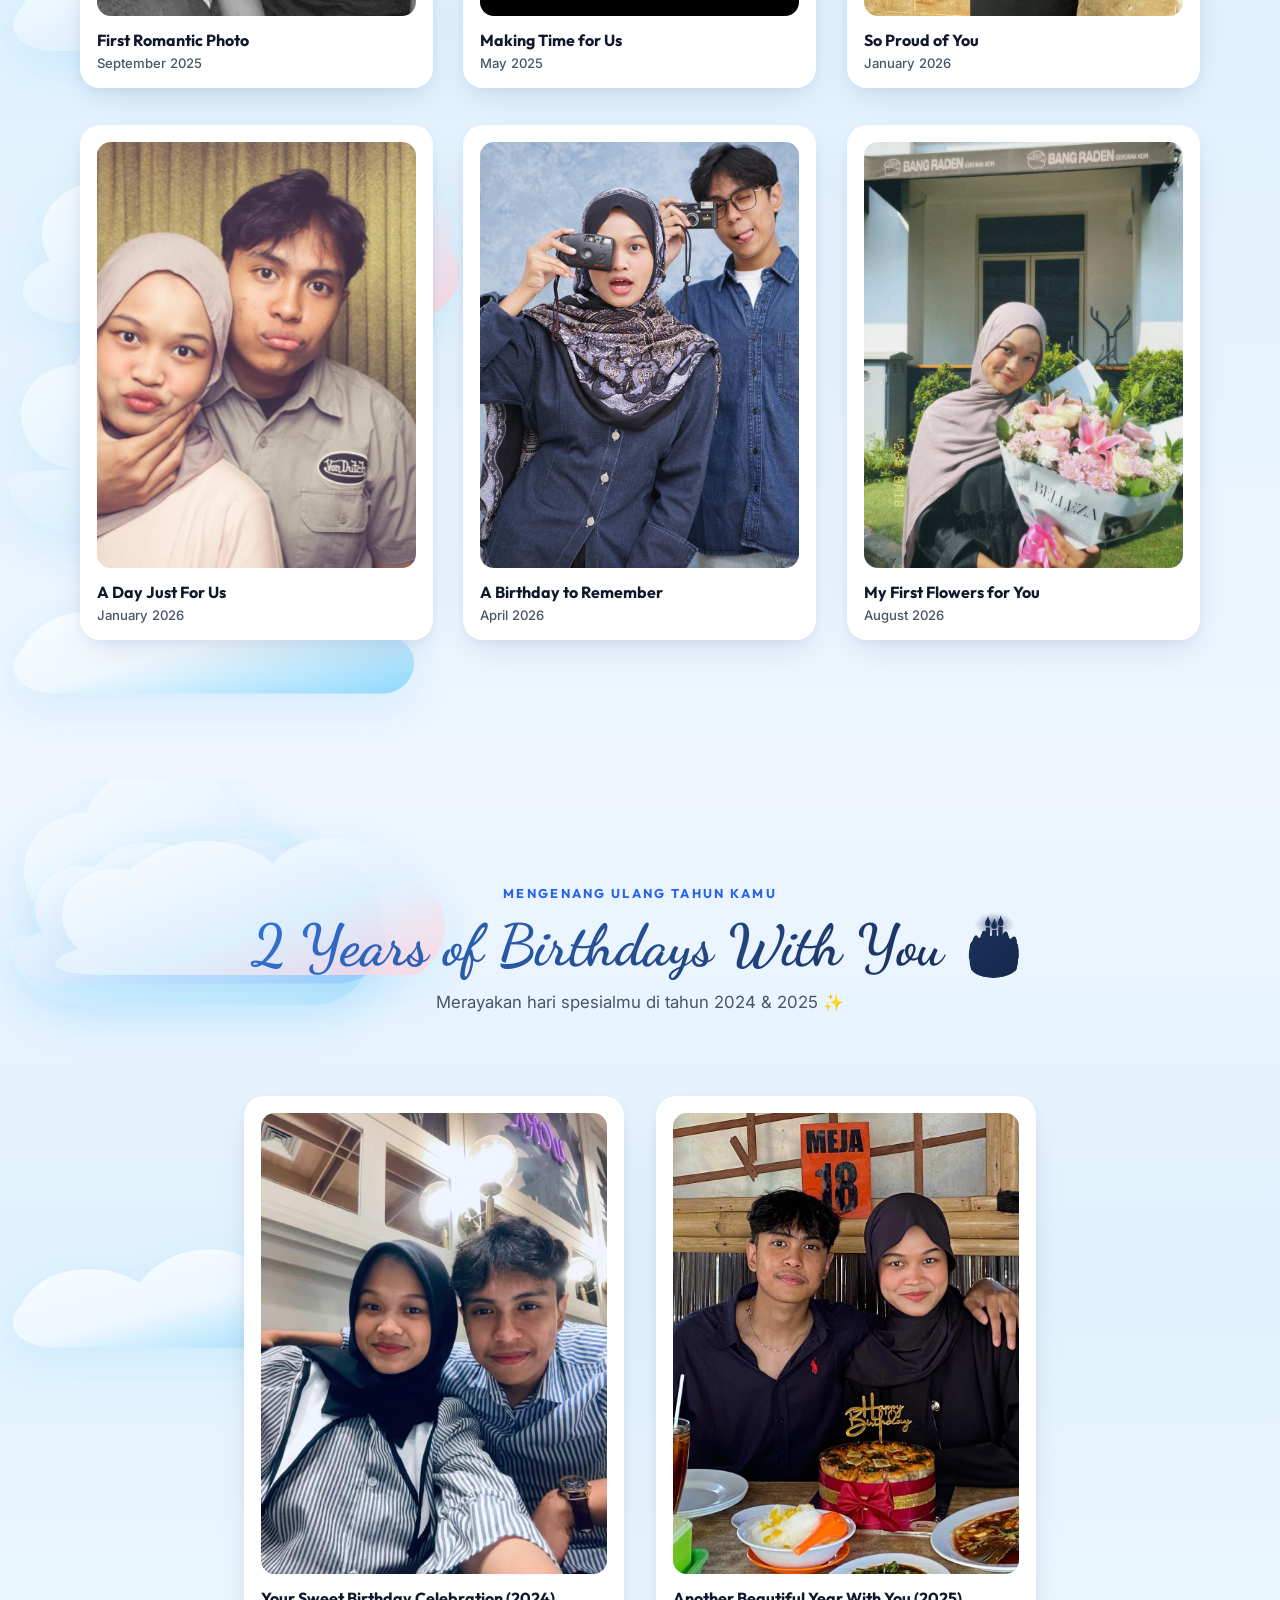
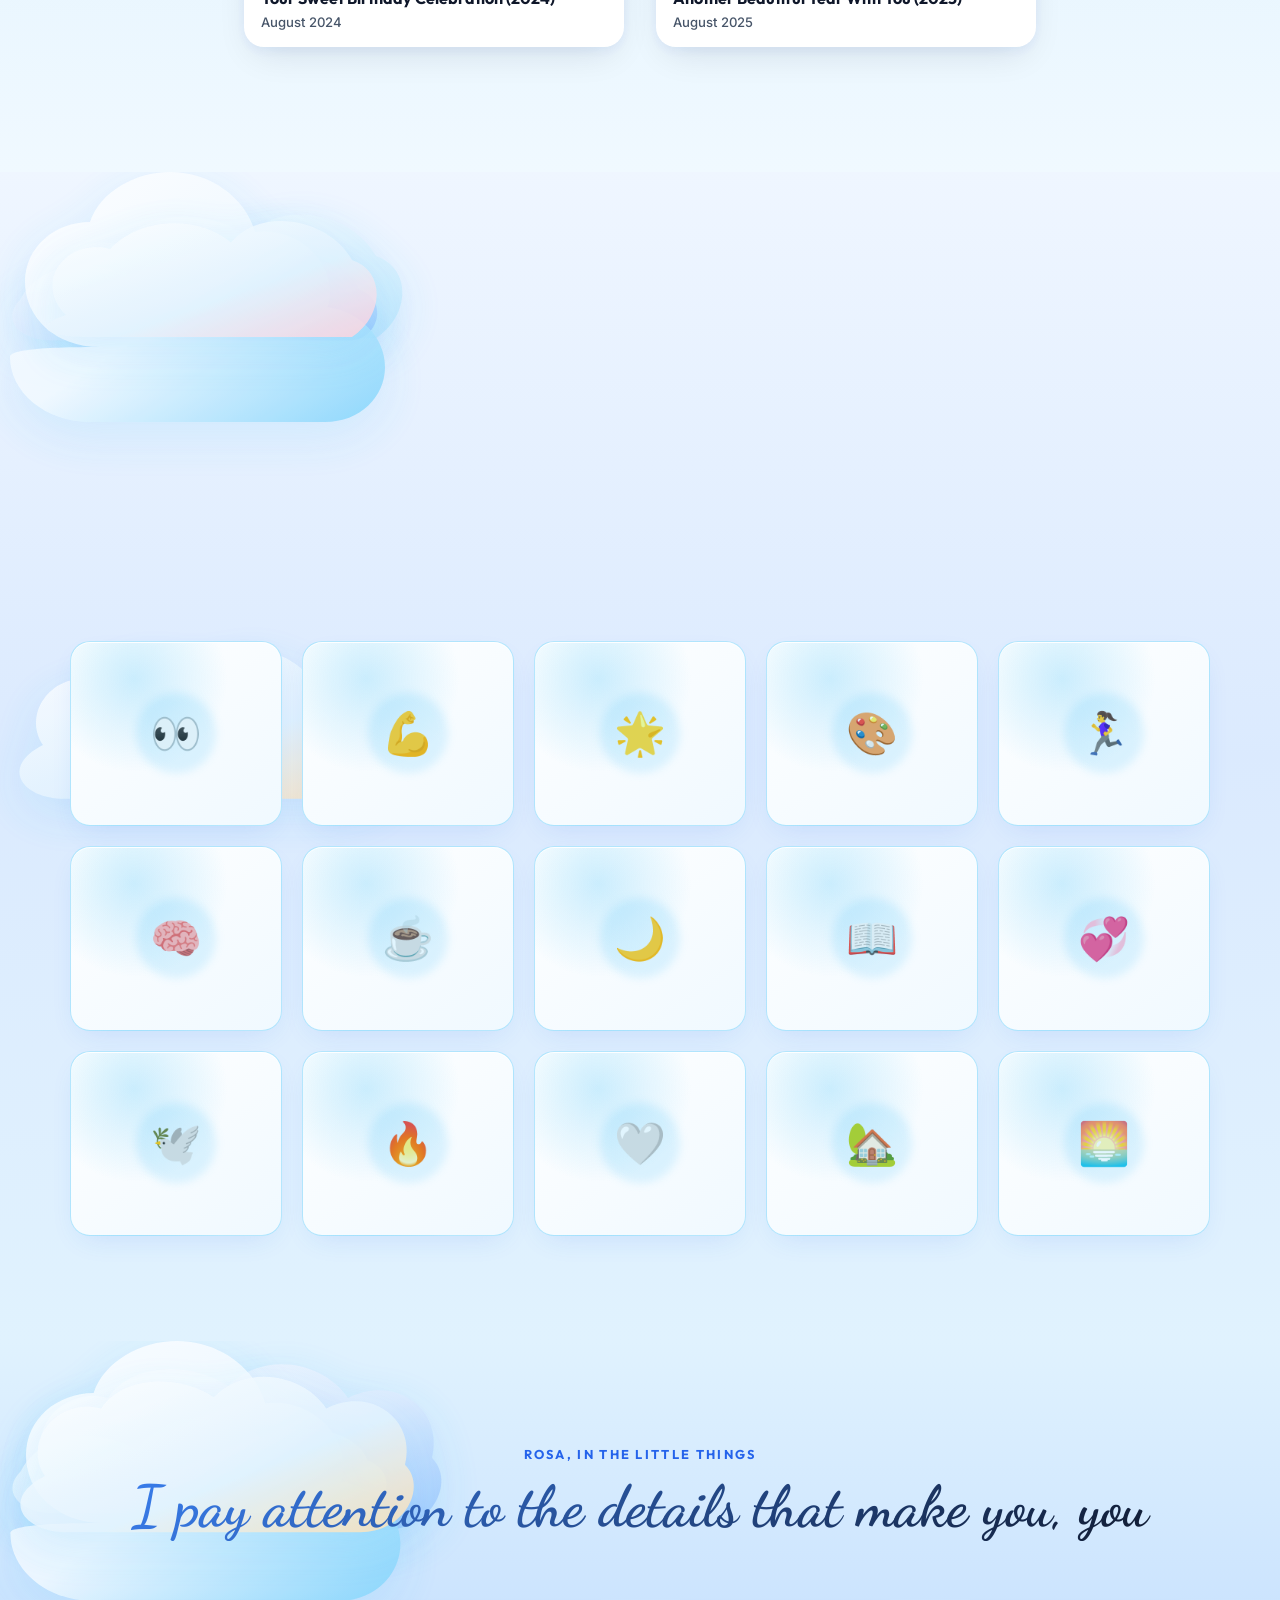
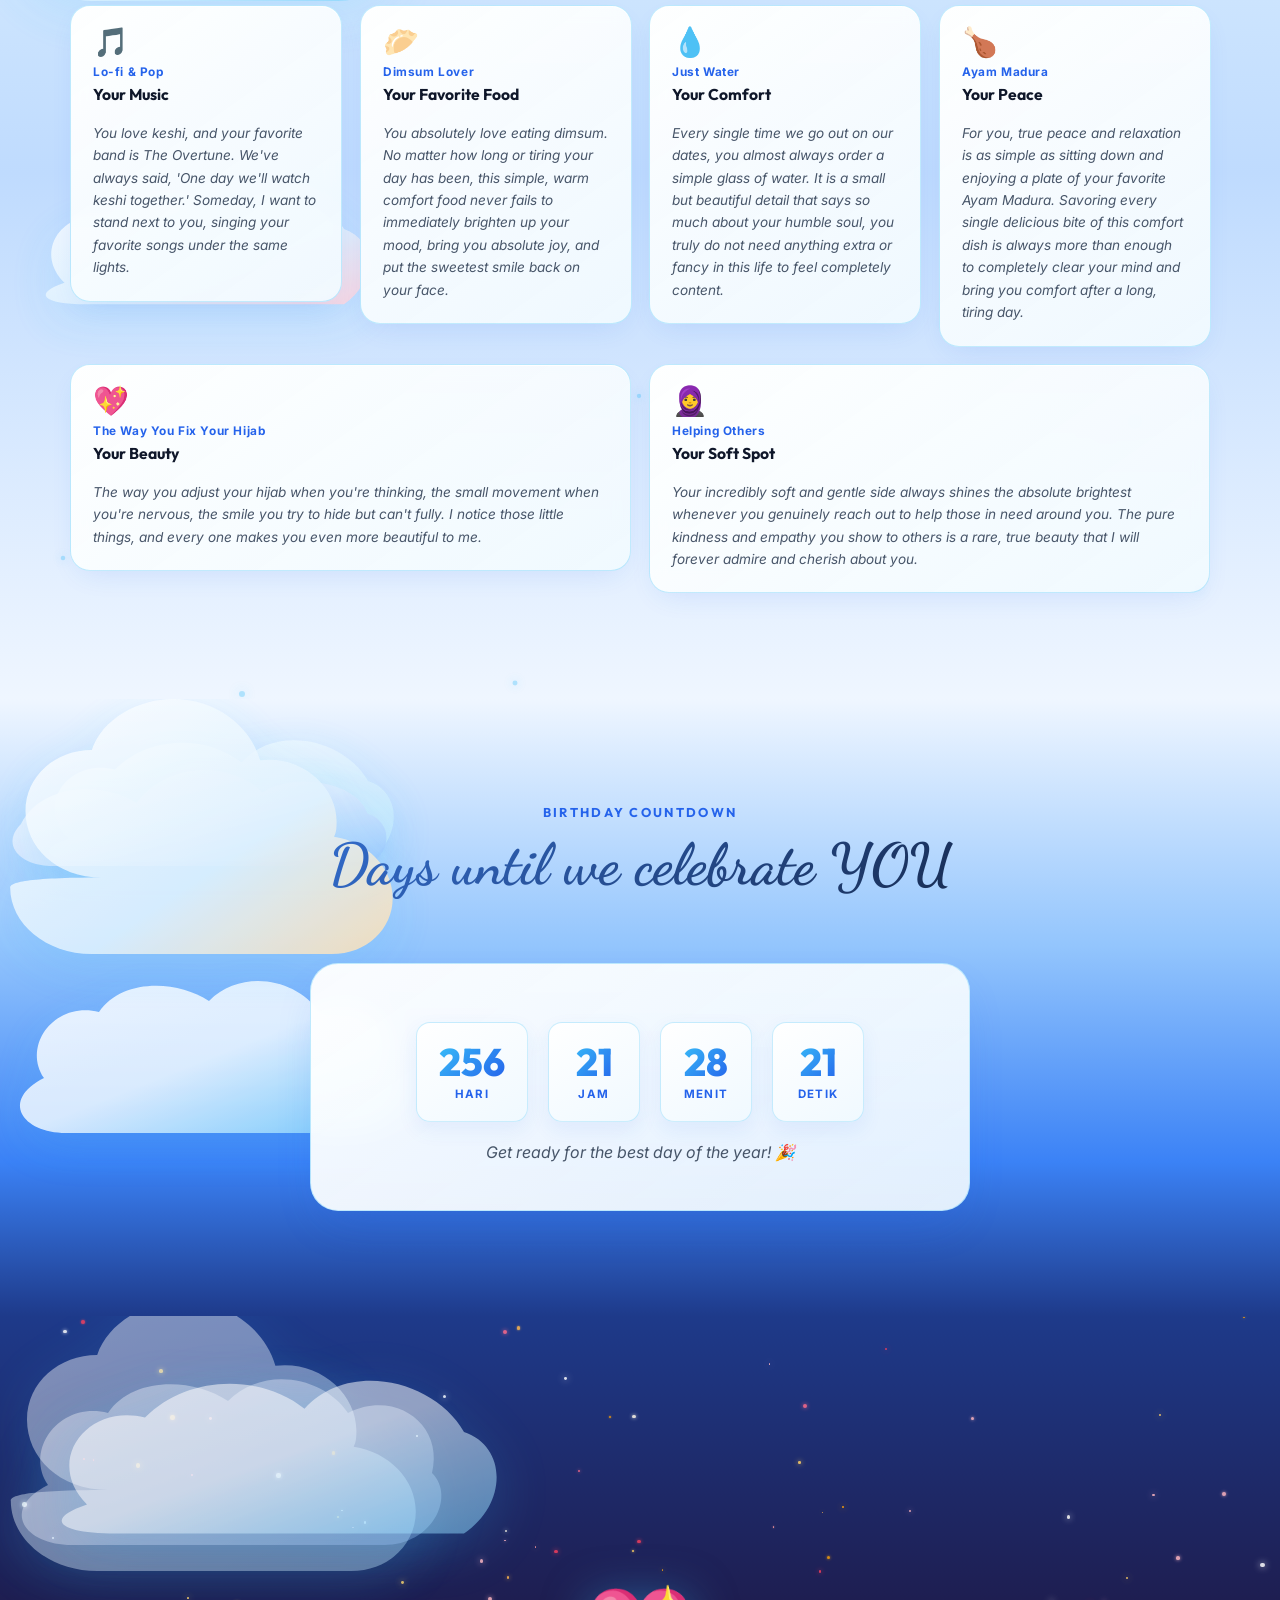
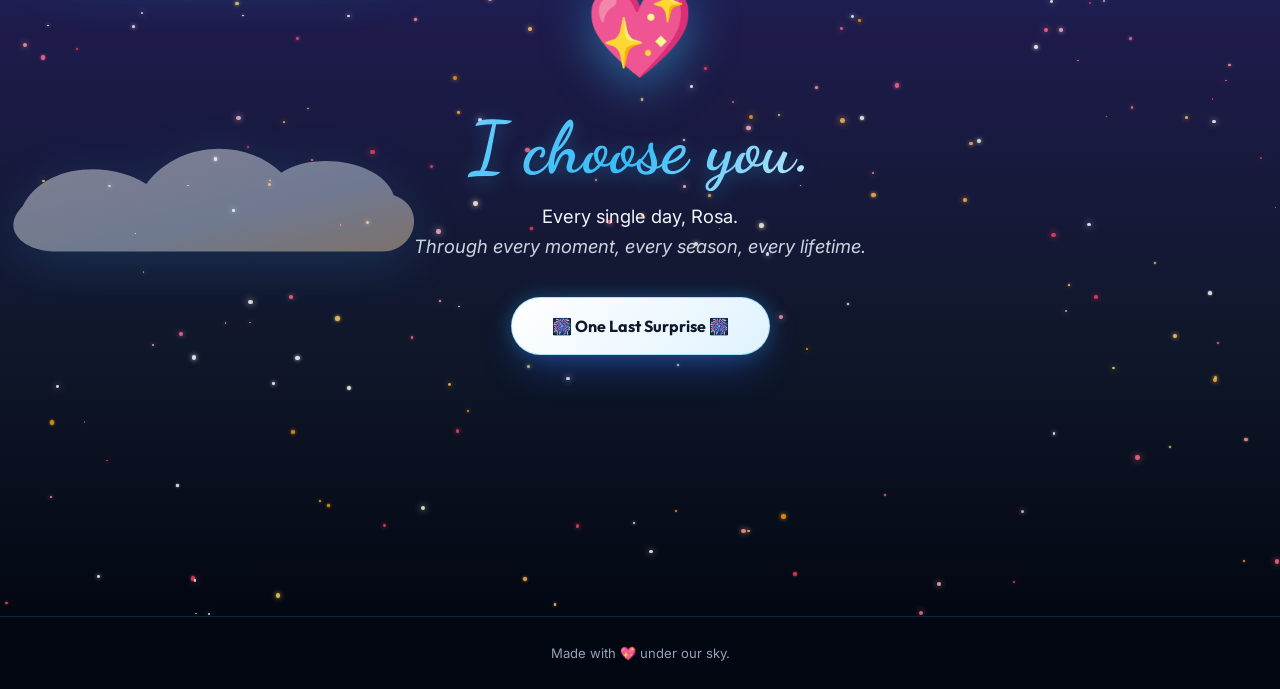
==== commit 130e5f0a: "update baru" ====
--- a/index.html
+++ b/index.html
@@ -735,10 +735,11 @@
         <div class="vinyl-label">For Rosa 🌹</div>
       </div>
 
-      <!-- Voice Note Player Component (No Play/Pause Button) -->
+      <!-- Voice Note Player Component (With Play/Pause Button) -->
       <div class="vn-player">
         <audio id="vnAudio" src="audio/vn-pangeran.ogg" preload="auto"></audio>
-        <div class="vn-info" style="padding-left: 0;">
+        <button class="vn-play-btn" id="vnPlayBtn" type="button" aria-label="Play/Pause voice note">▶</button>
+        <div class="vn-info">
           <div class="vn-title">✨ A Little Piece of Me, For You ✨</div>
           <div class="vn-slider-container">
             <div class="vn-progress-bar" id="vnProgressBar">
--- a/css/style.css
+++ b/css/style.css
@@ -1880,7 +1880,12 @@
   pointer-events: none;
   z-index: 0;
   animation: vinylWavePulse 3s cubic-bezier(0.25, 0.8, 0.25, 1) infinite;
+  animation-play-state: paused;
   opacity: 0;
+}
+
+.vinyl-wrapper.playing .vinyl-wave {
+  animation-play-state: running;
 }
 
 .wave--1 { animation-delay: 0s; }
@@ -1911,7 +1916,12 @@
   align-items: center;
   justify-content: center;
   animation: spinDisc 8s linear infinite;
+  animation-play-state: paused;
   transition: transform 0.5s ease;
+}
+
+.vinyl-wrapper.playing .vinyl-disc {
+  animation-play-state: running;
 }
 
 @keyframes spinDisc {
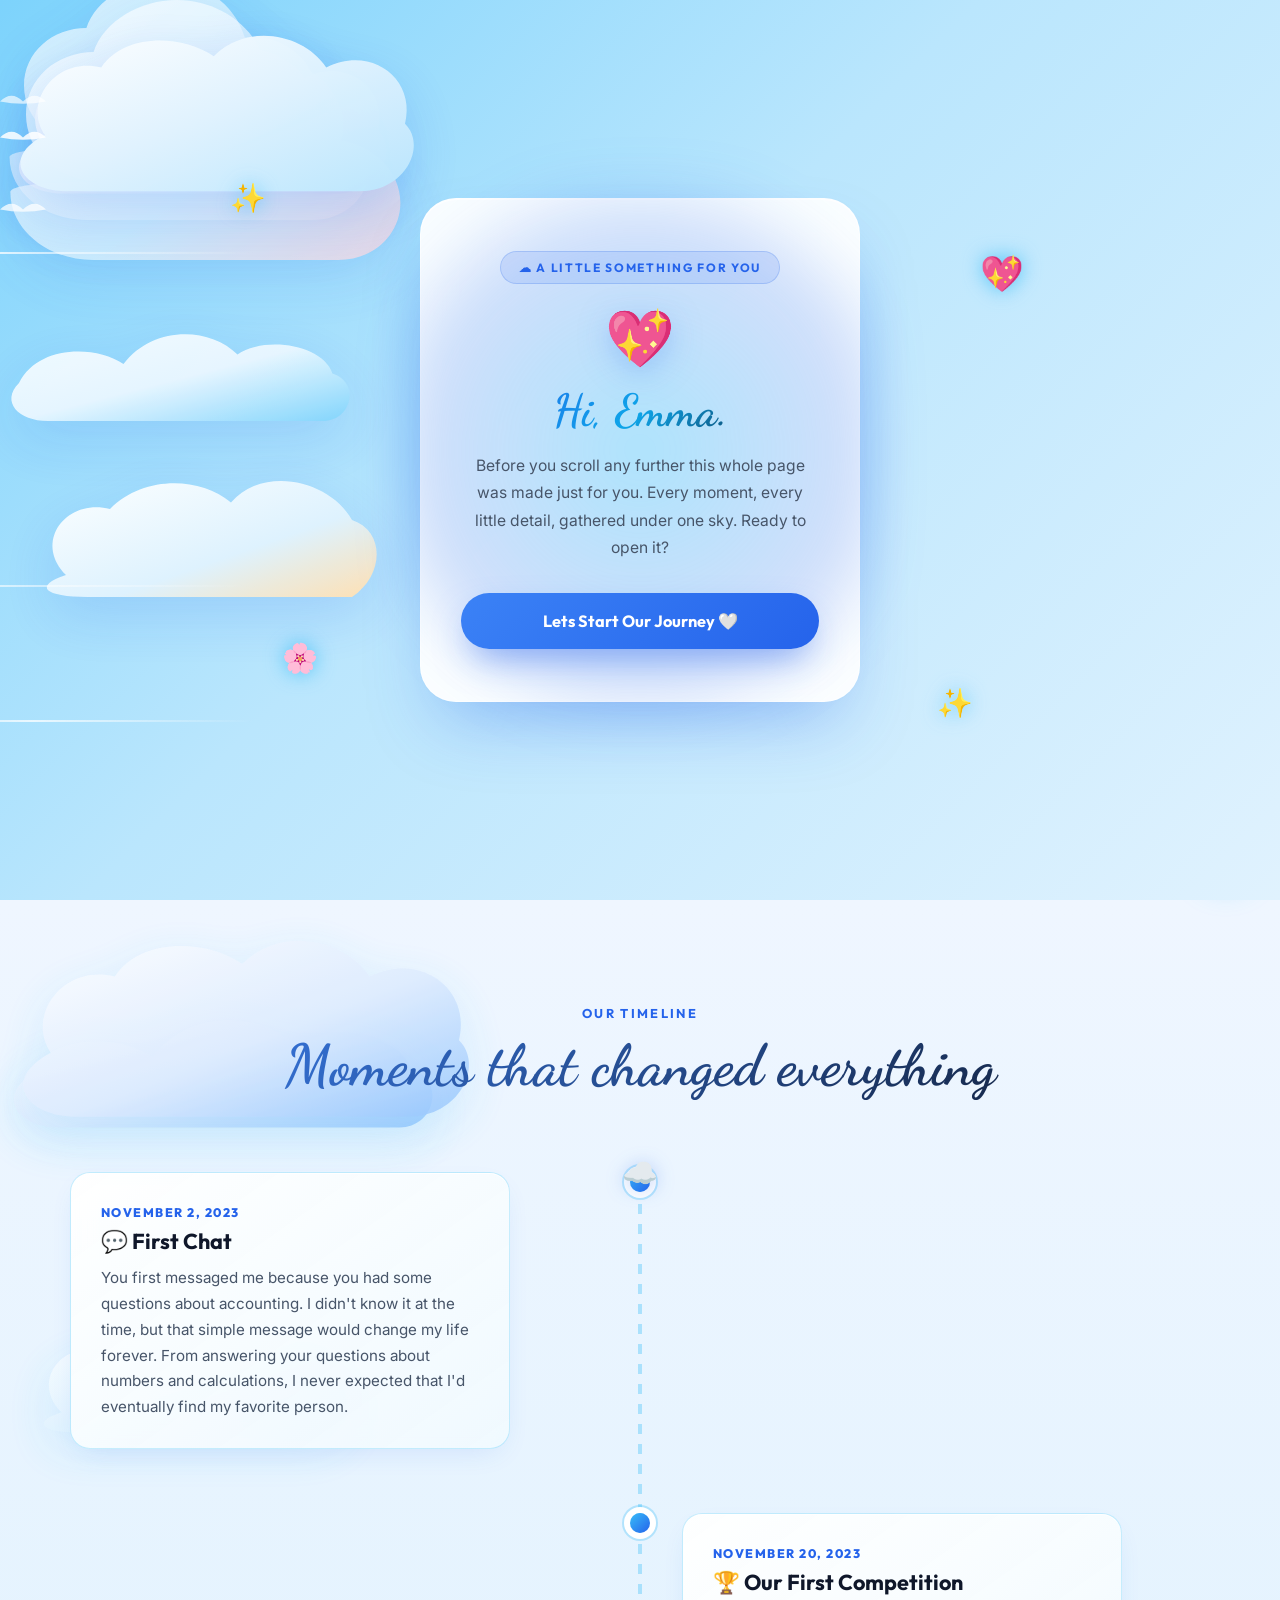
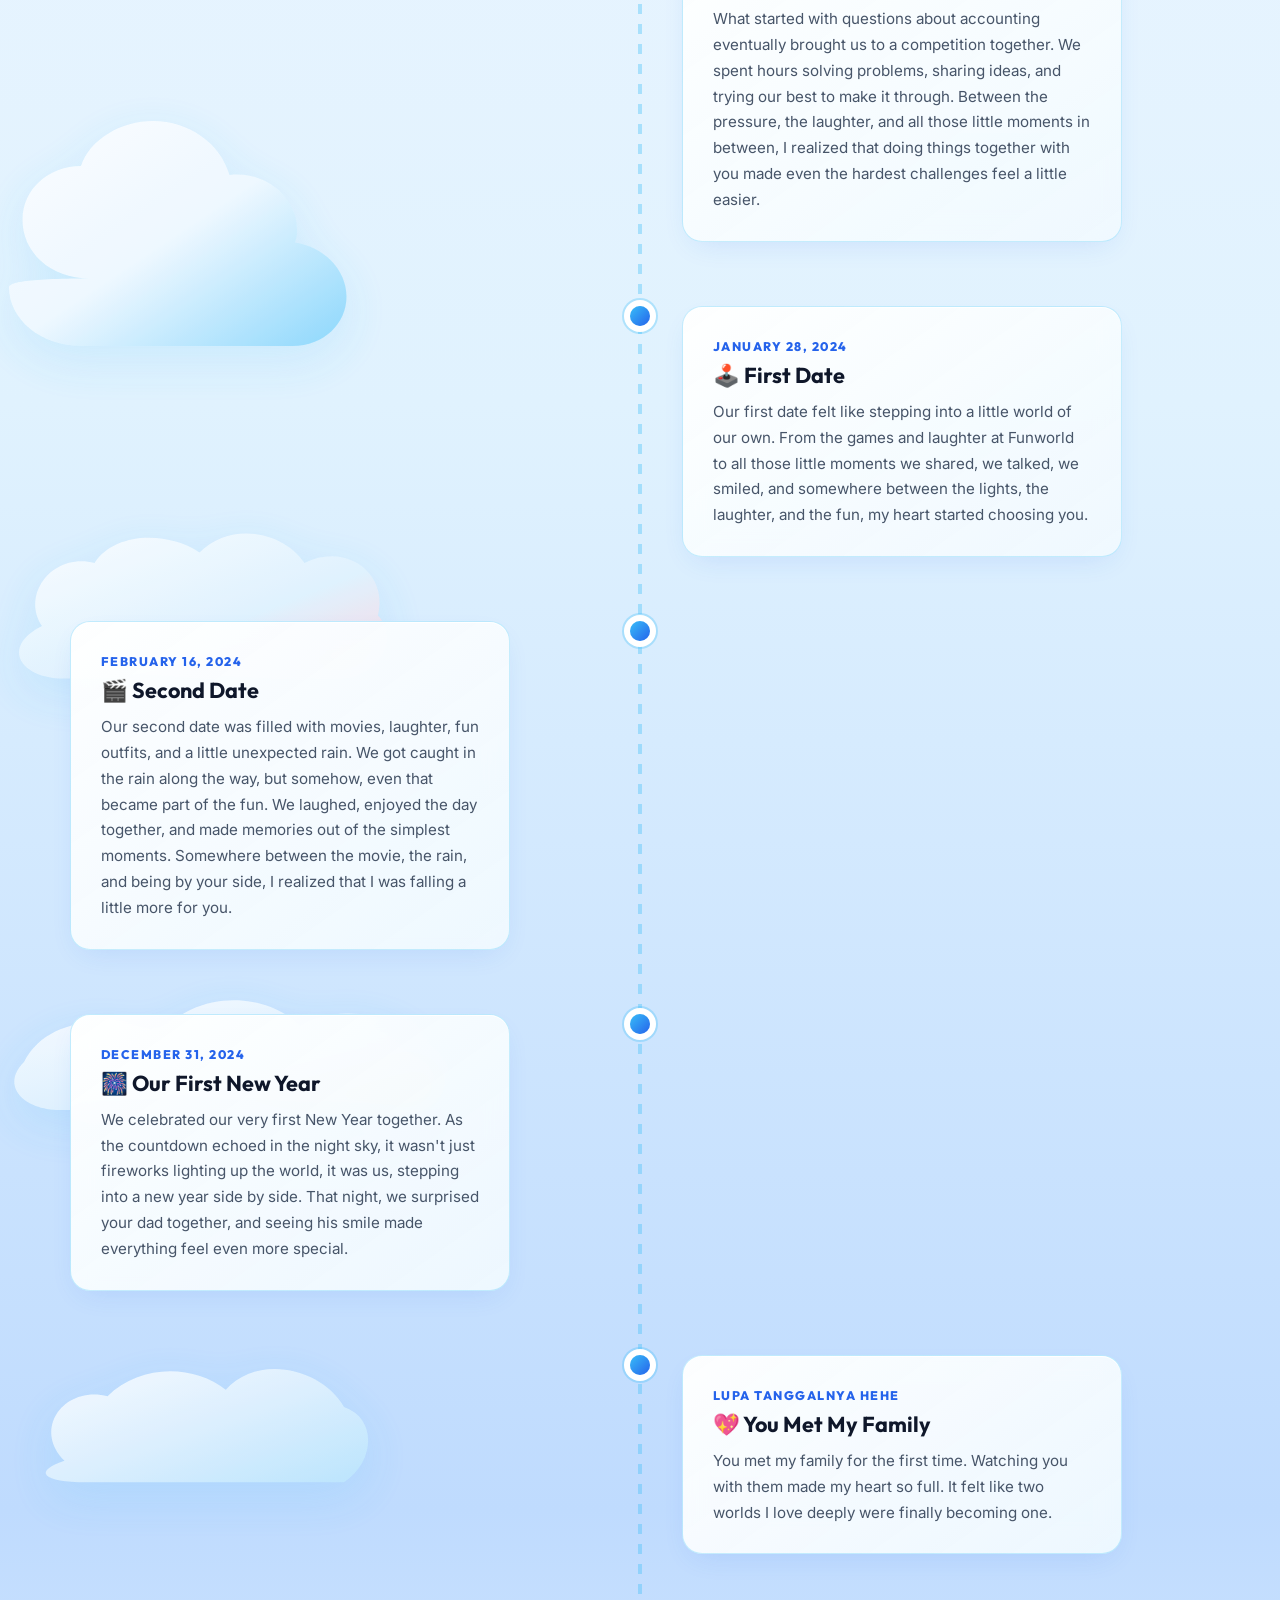
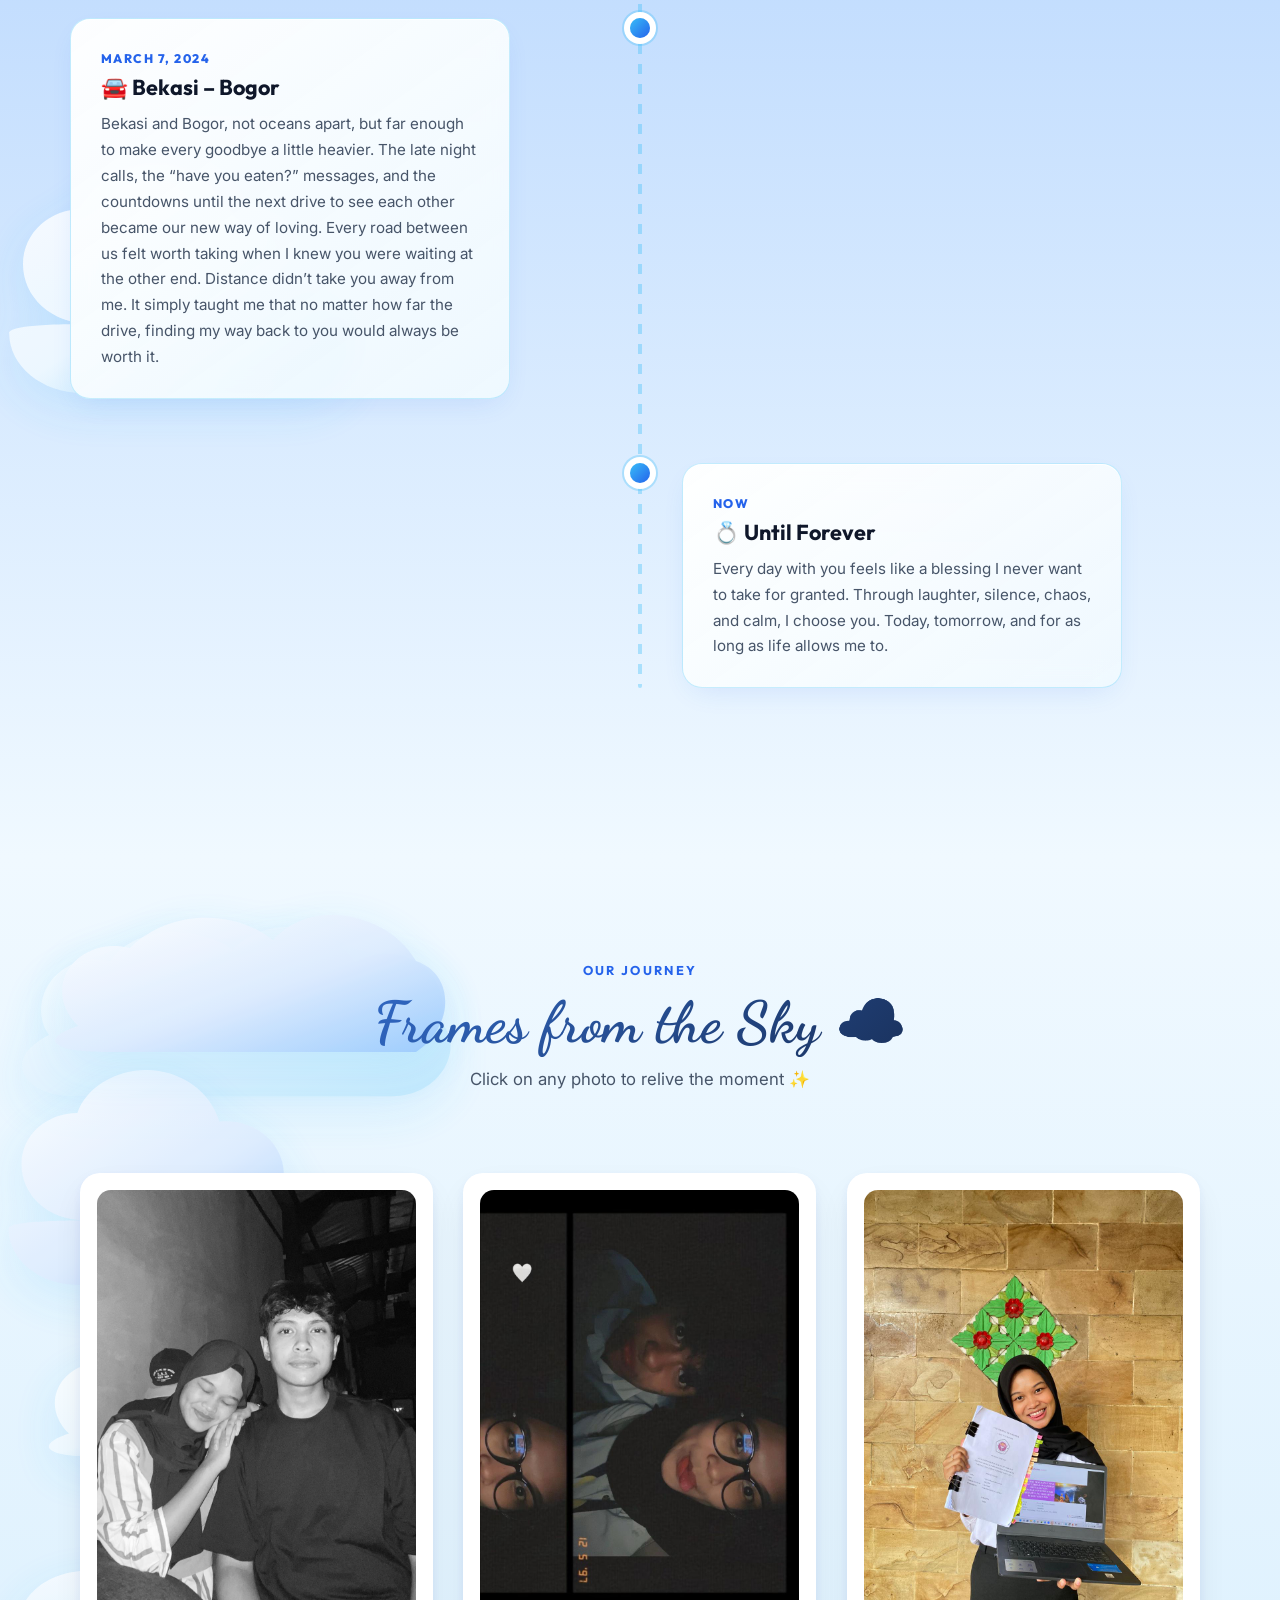
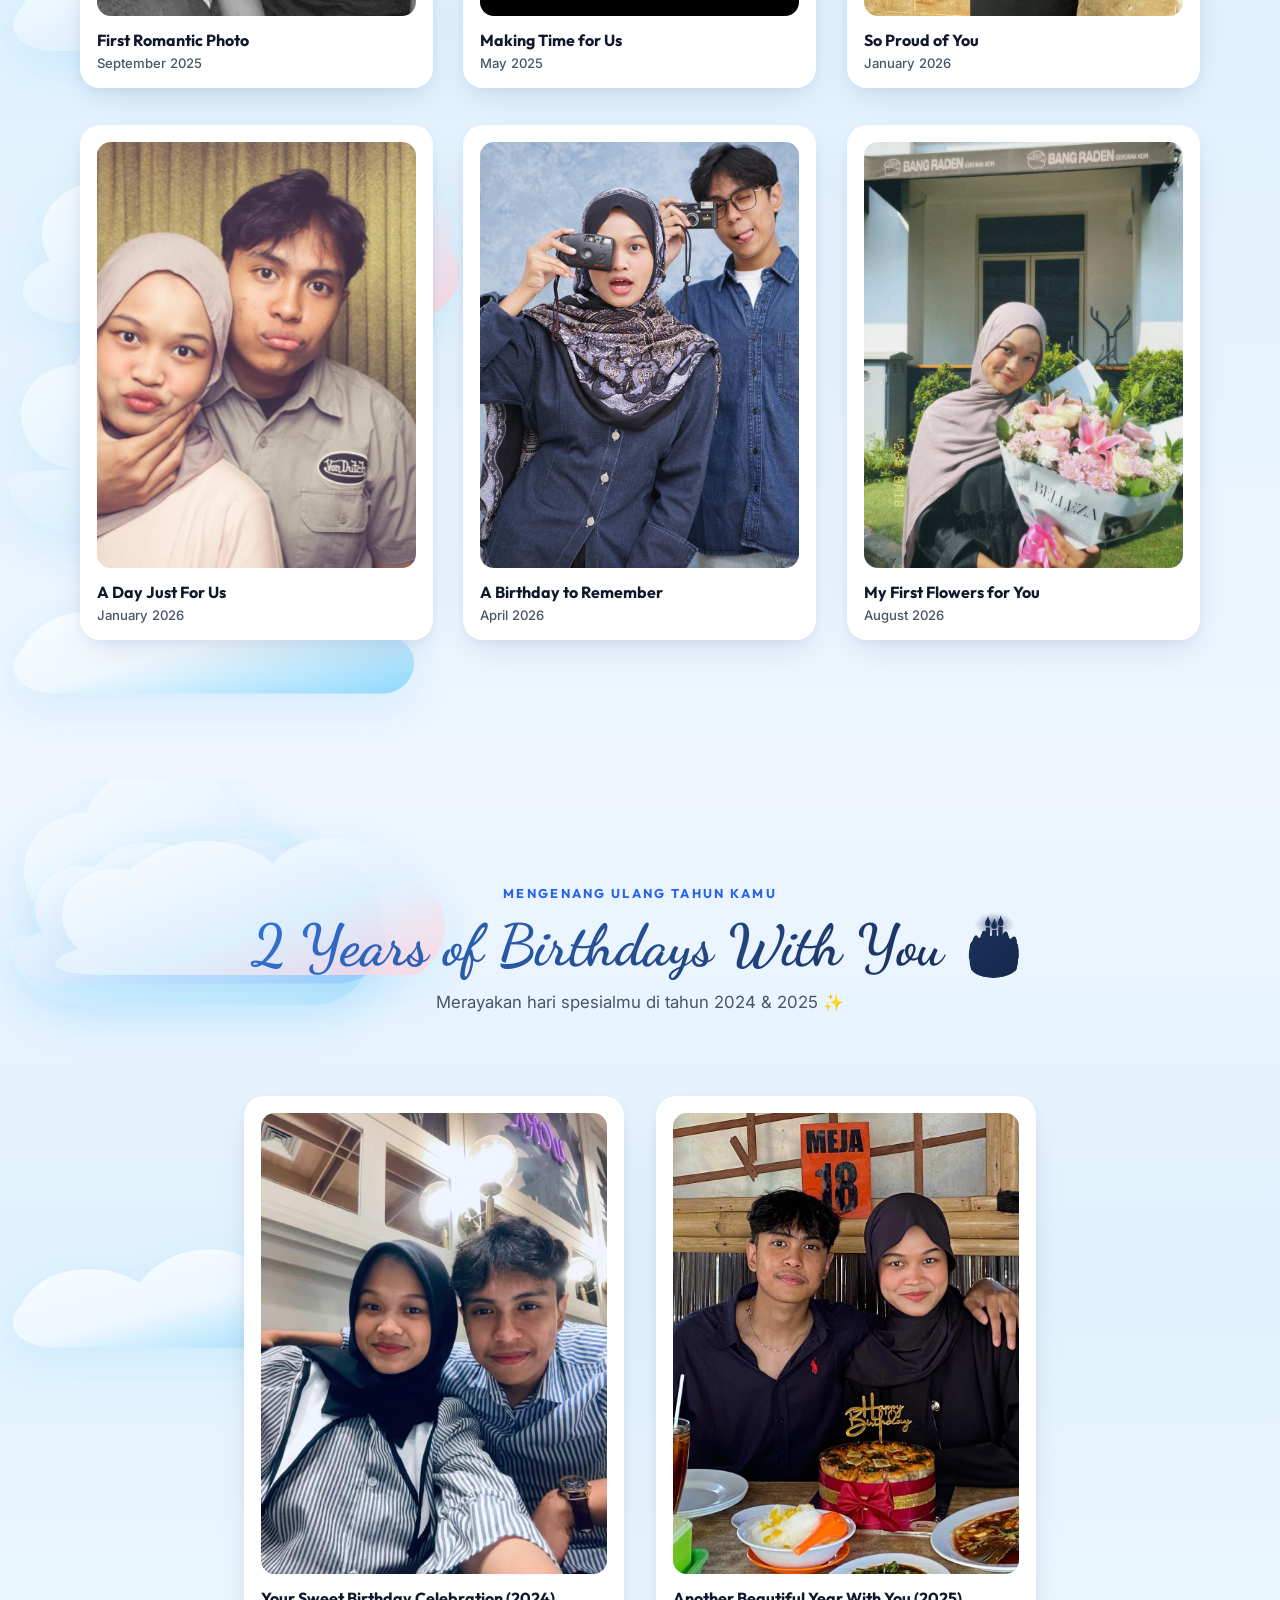
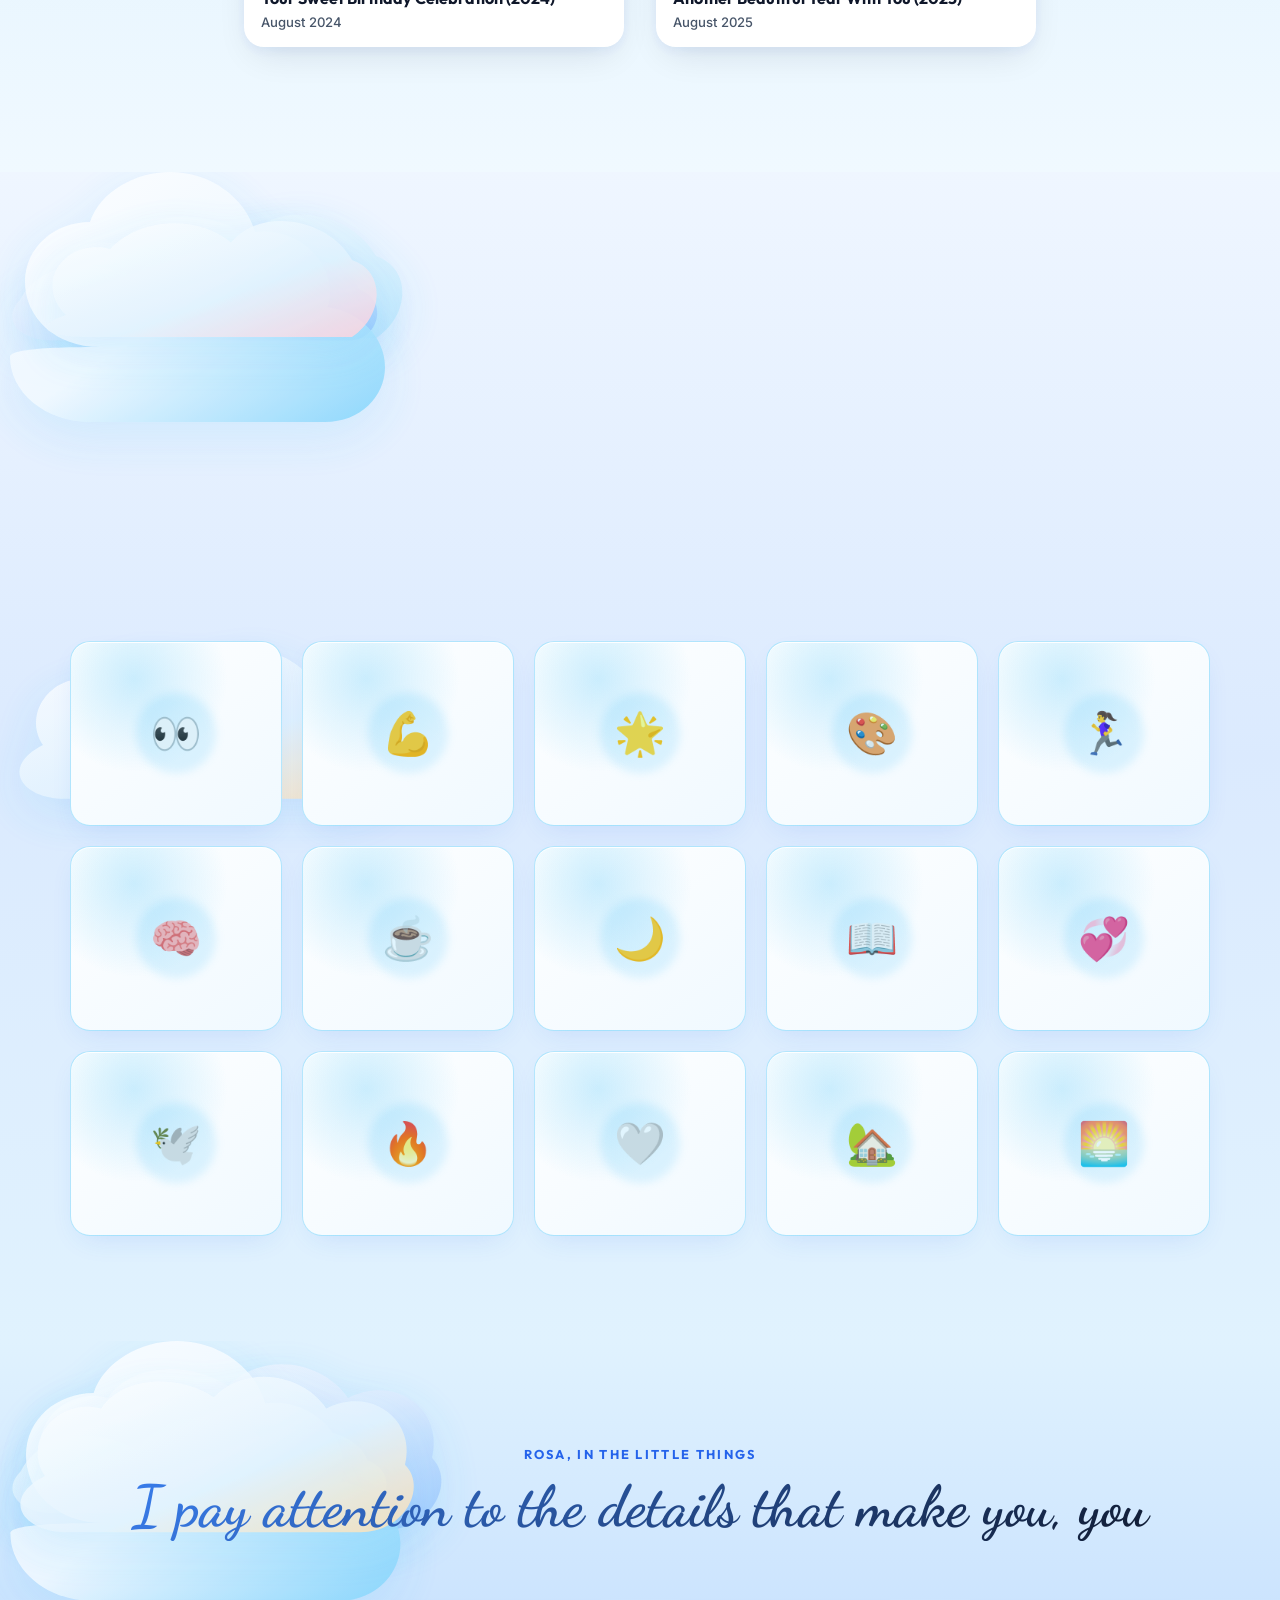
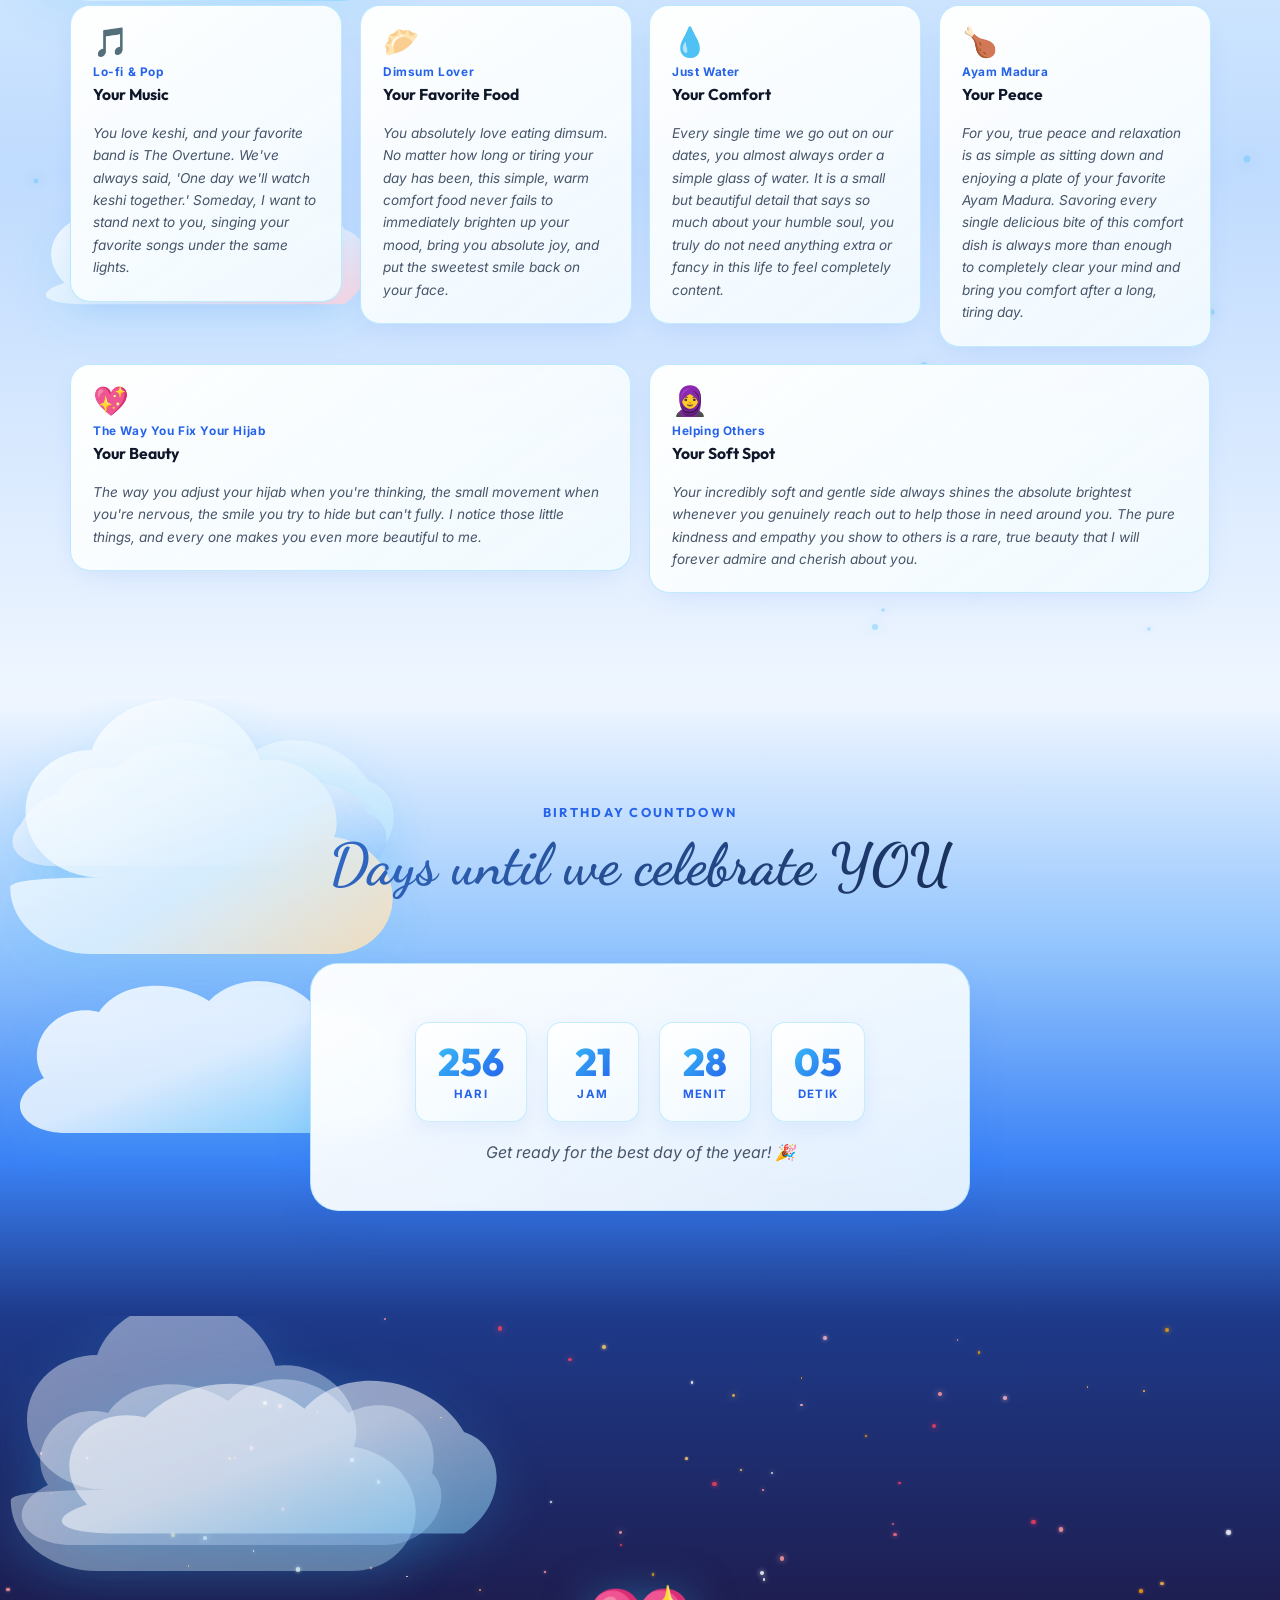
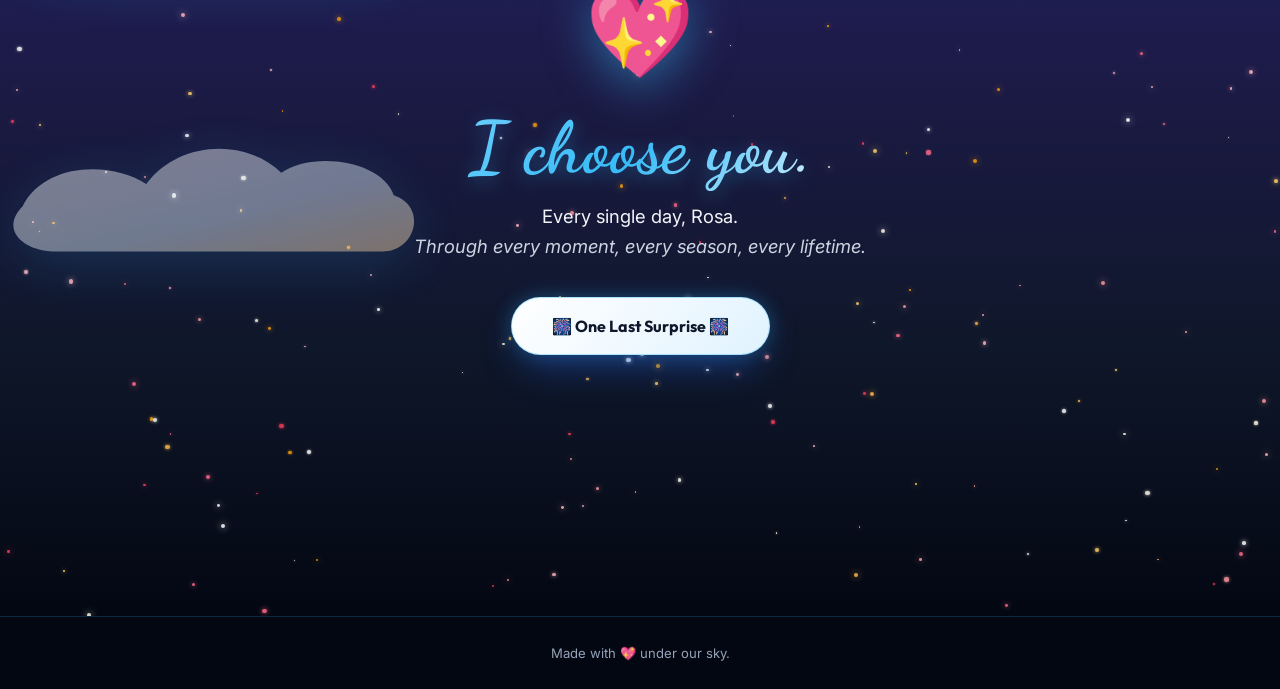
==== commit 276d6530: "update baru" ====
--- a/index.html
+++ b/index.html
@@ -737,7 +737,7 @@
 
       <!-- Voice Note Player Component (With Play/Pause Button) -->
       <div class="vn-player">
-        <audio id="vnAudio" src="audio/vn-pangeran.ogg" preload="auto"></audio>
+        <audio id="vnAudio" src="audio/vn-pangeran.mp3" preload="auto"></audio>
         <button class="vn-play-btn" id="vnPlayBtn" type="button" aria-label="Play/Pause voice note">▶</button>
         <div class="vn-info">
           <div class="vn-title">✨ A Little Piece of Me, For You ✨</div>
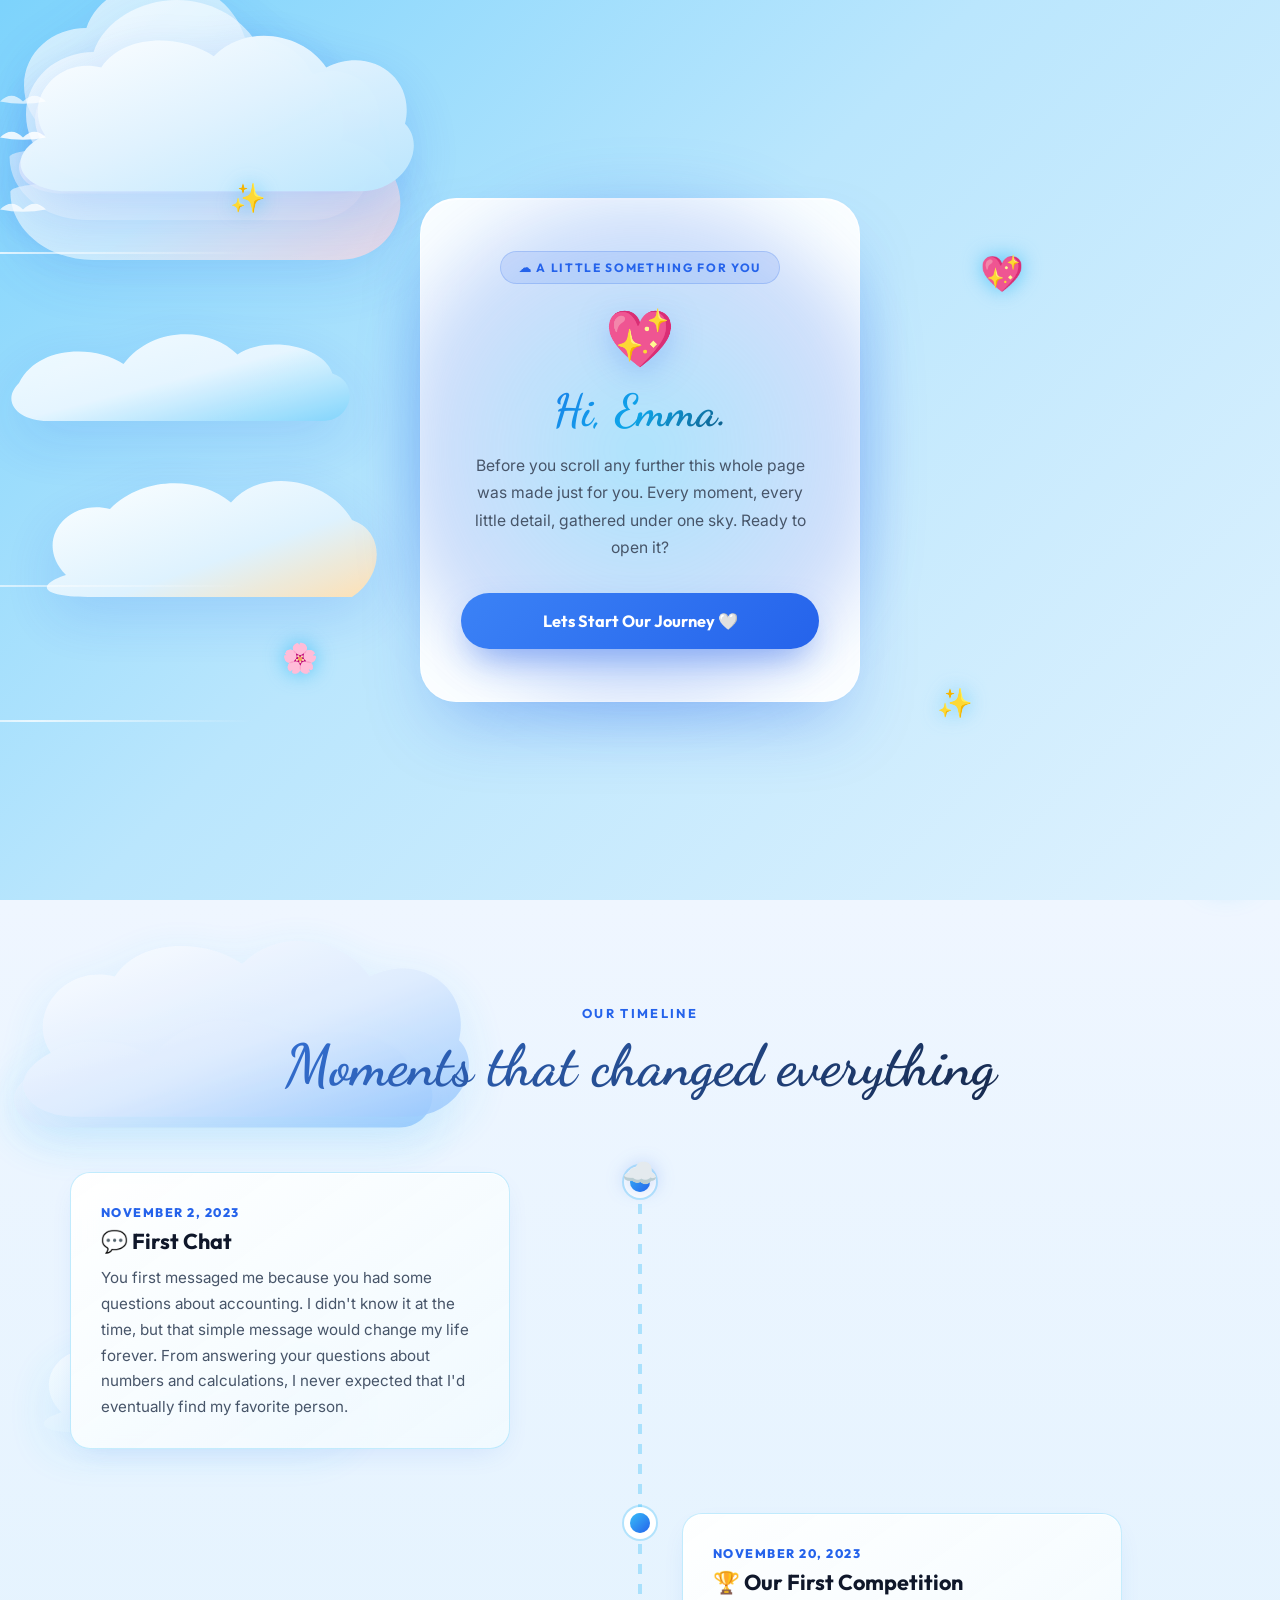
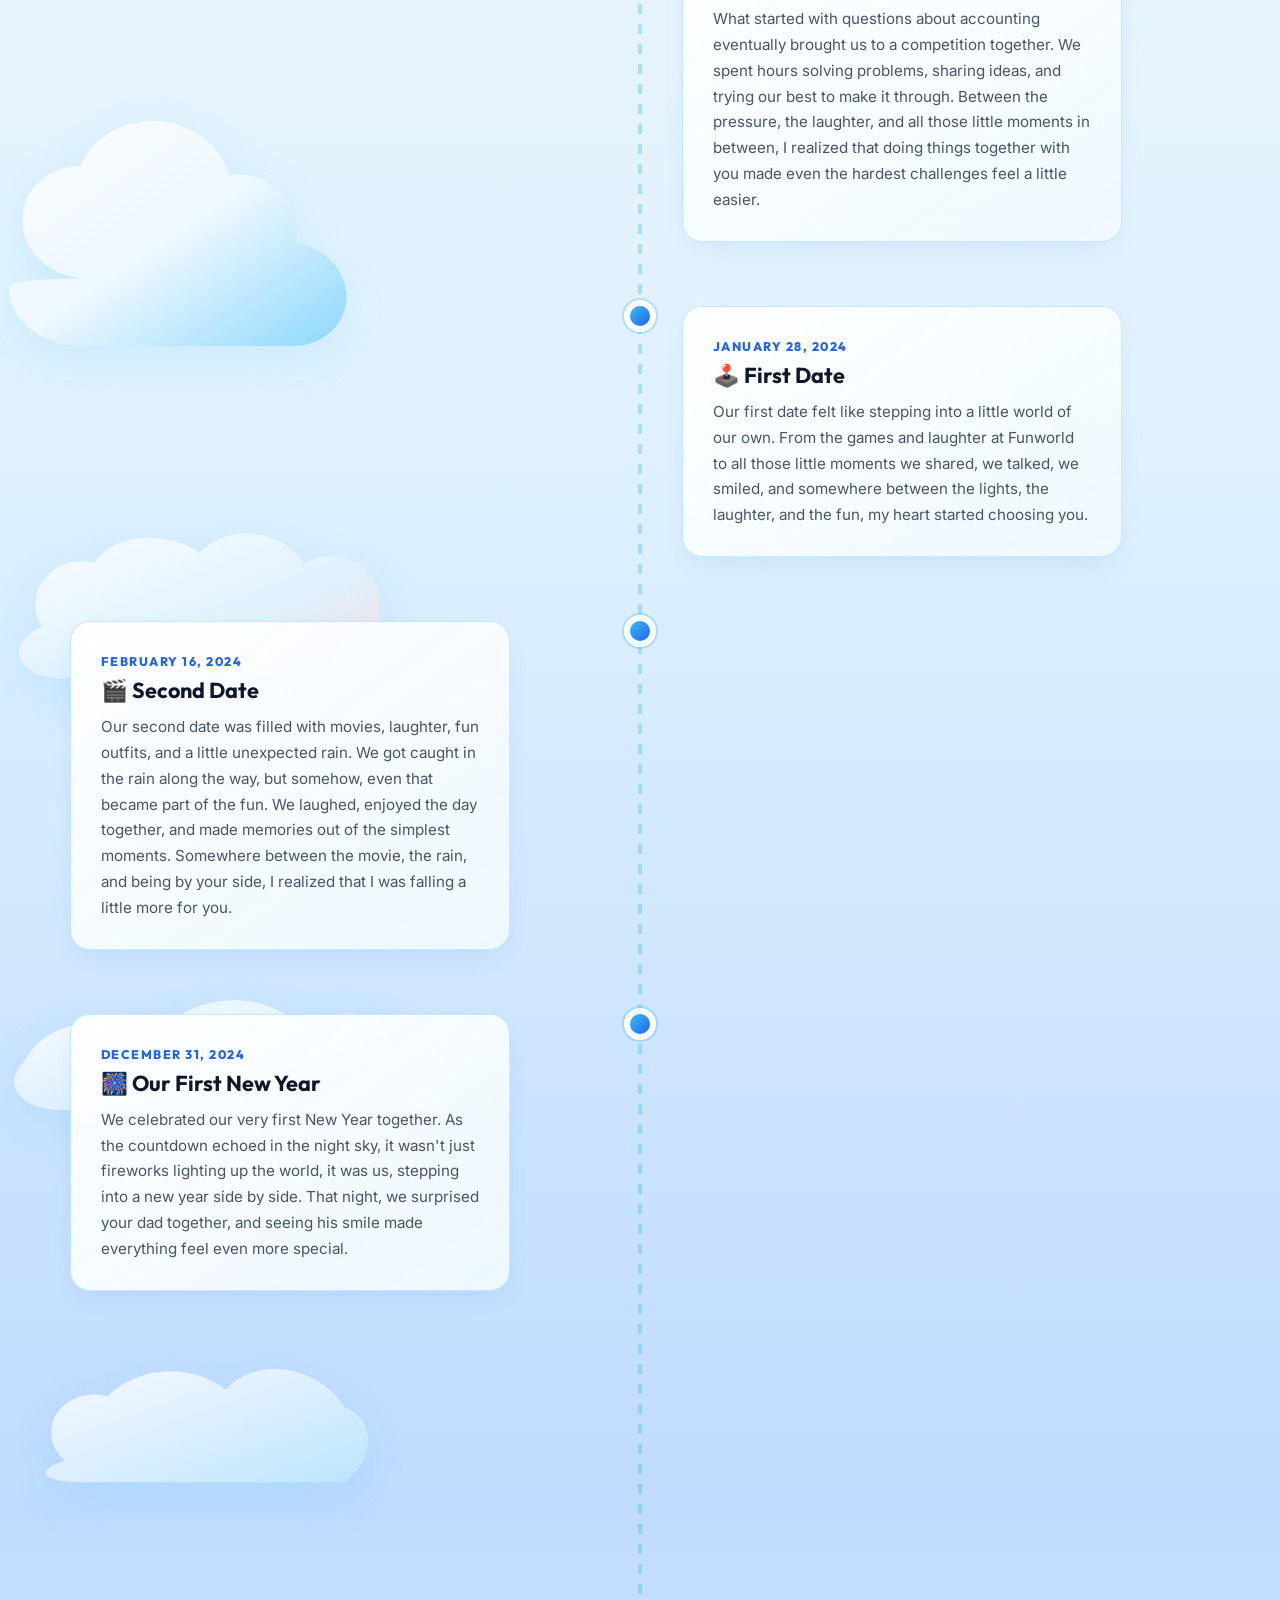
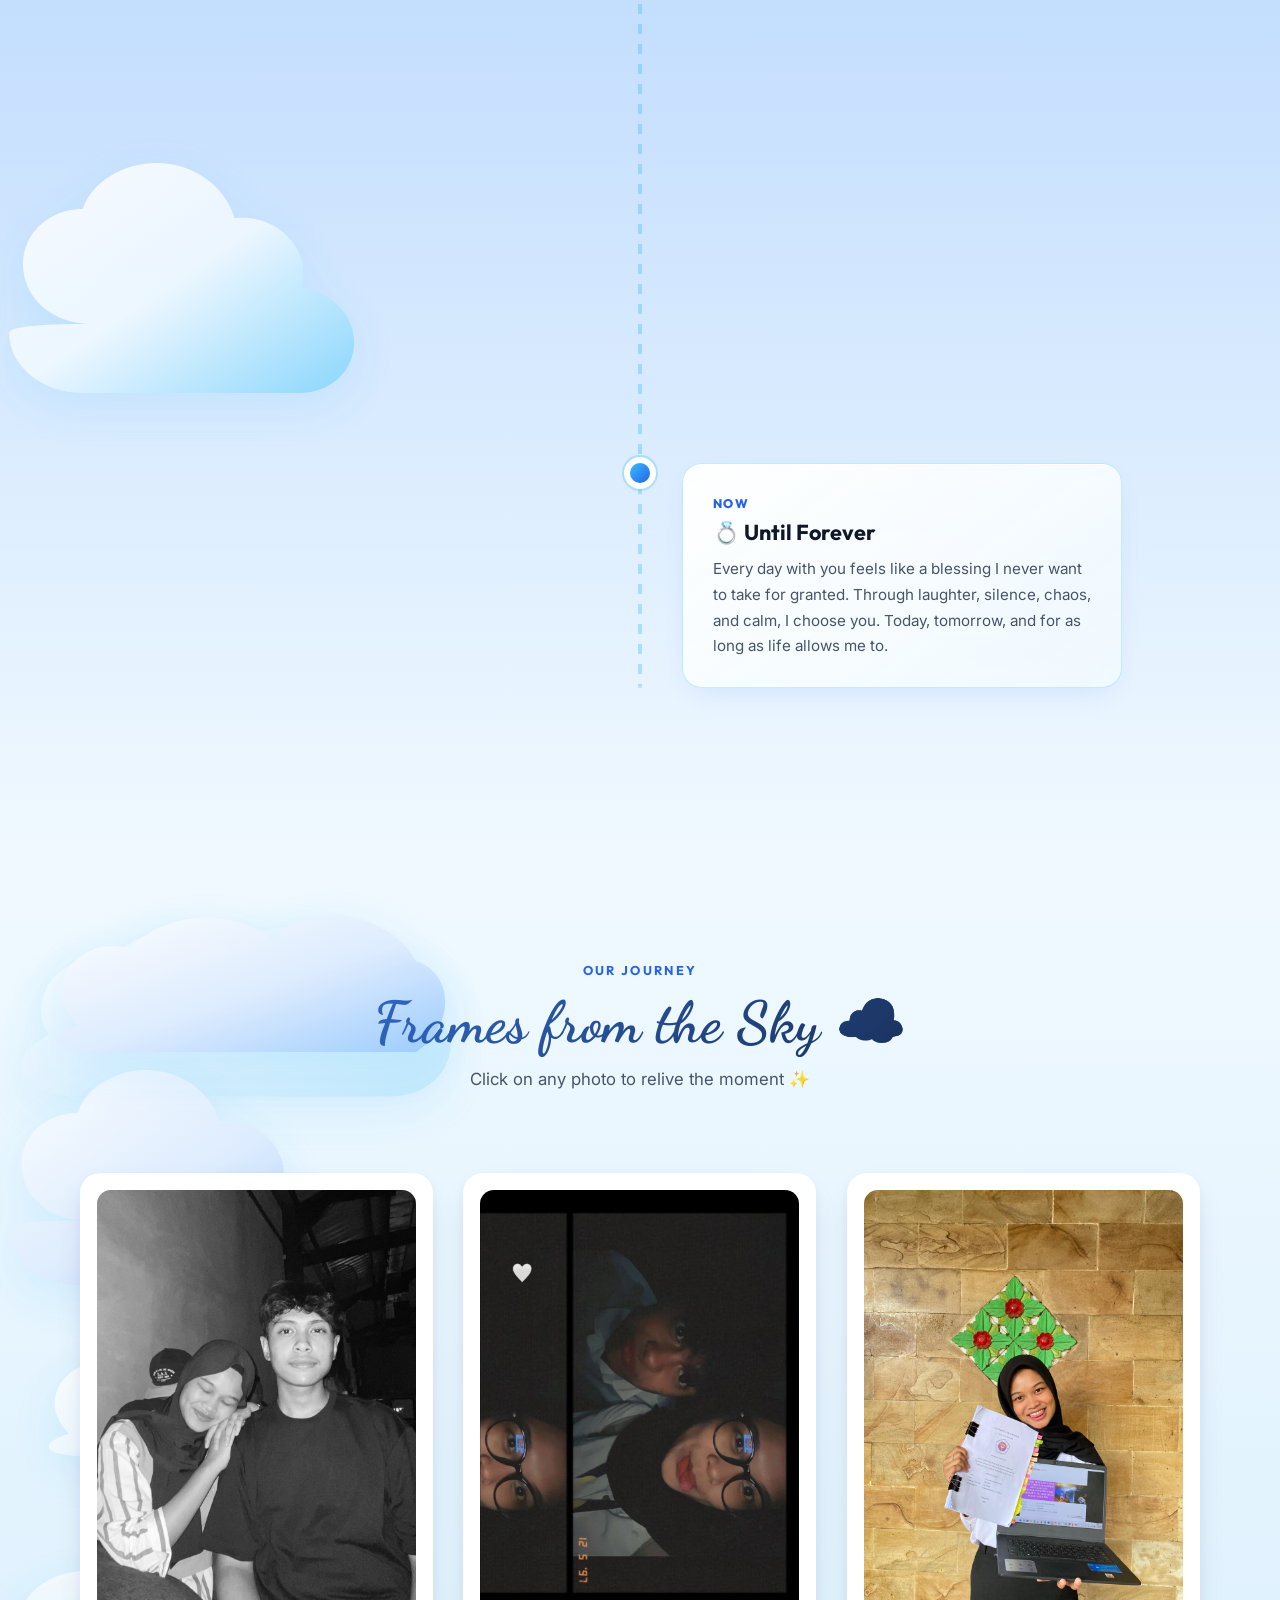
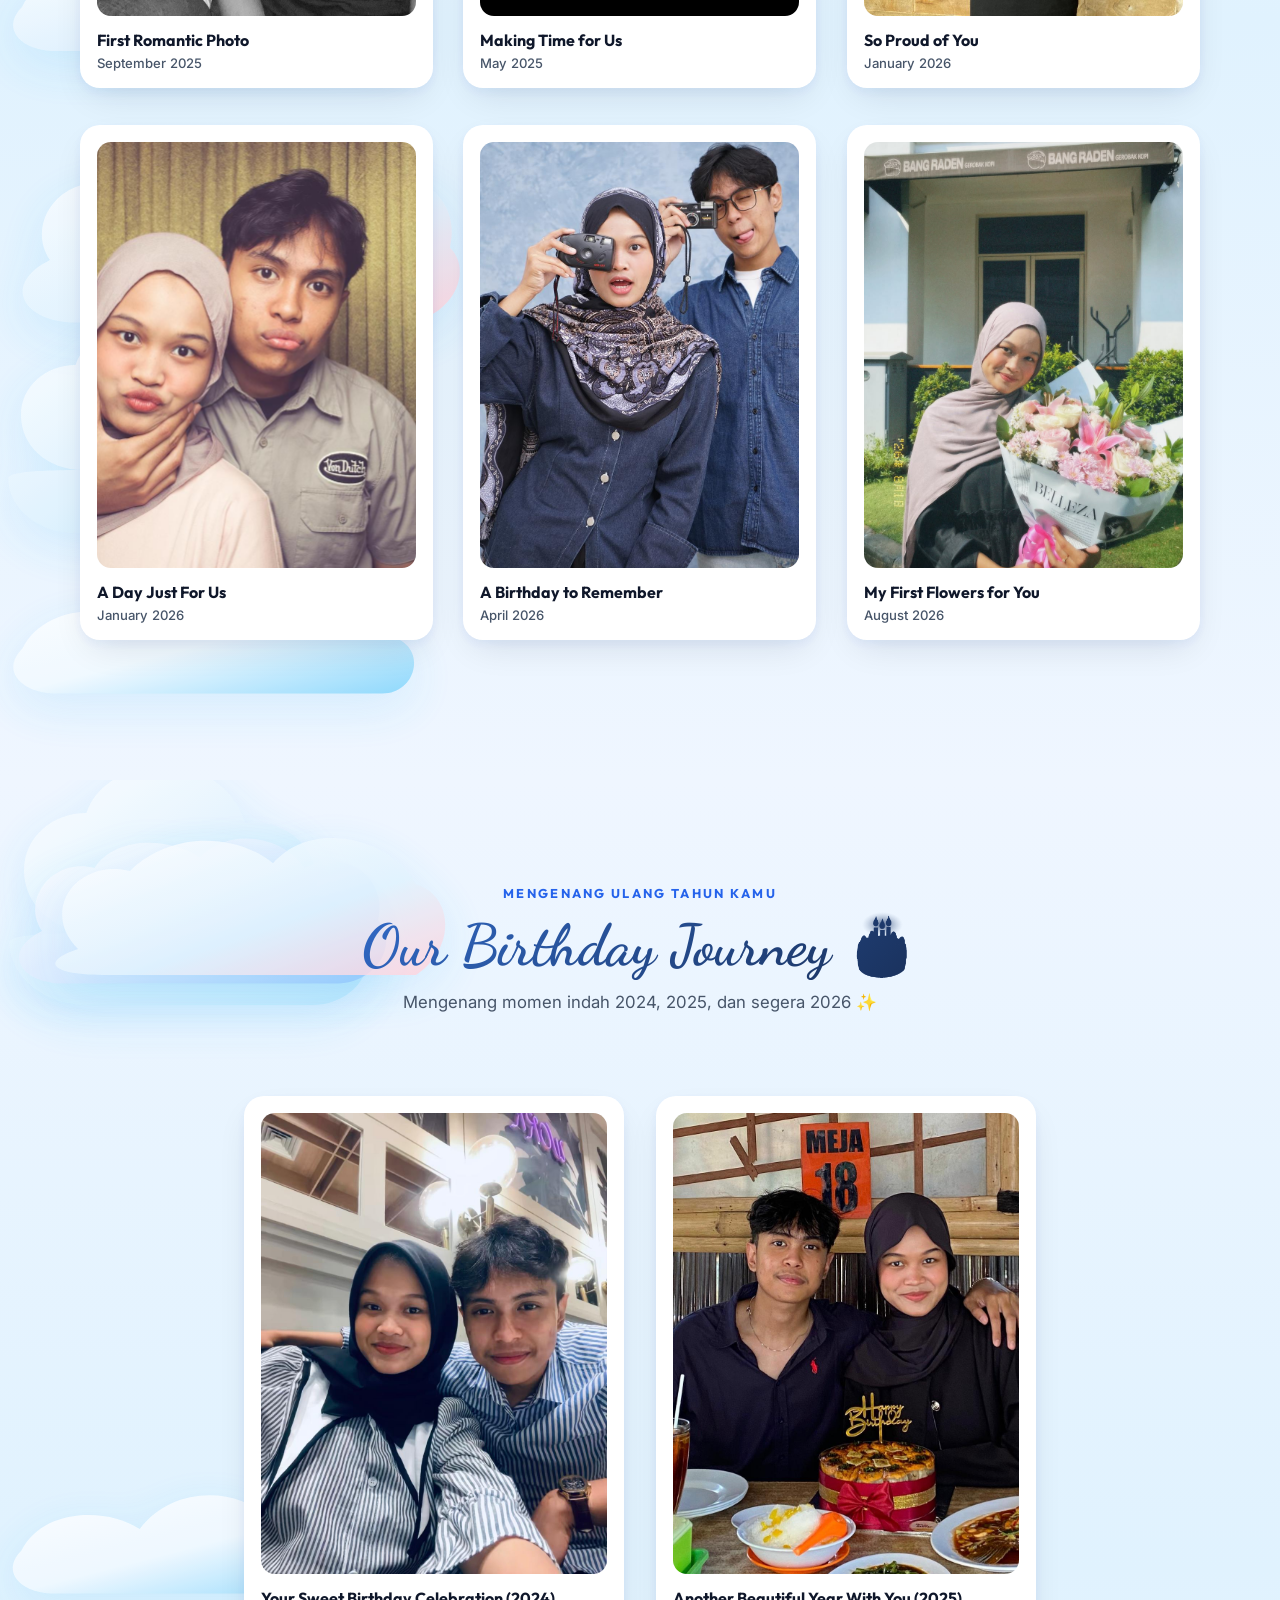
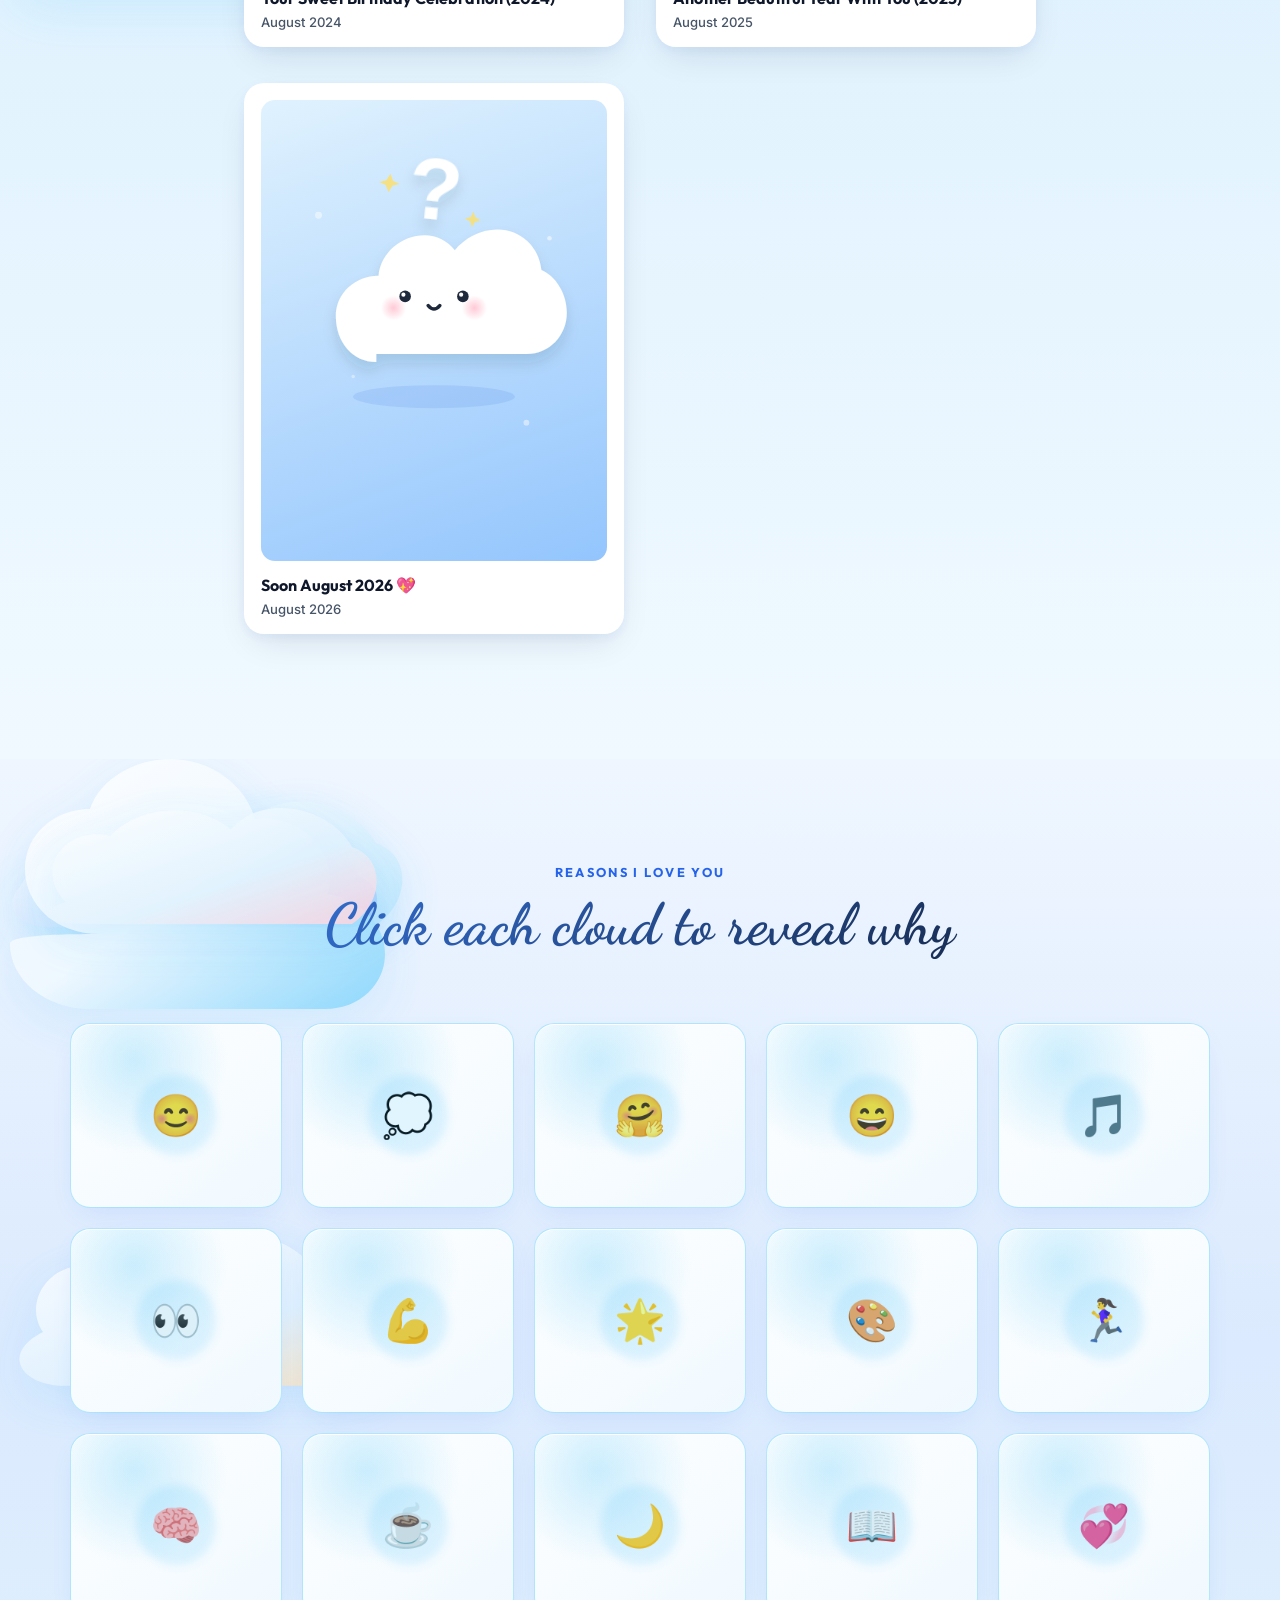
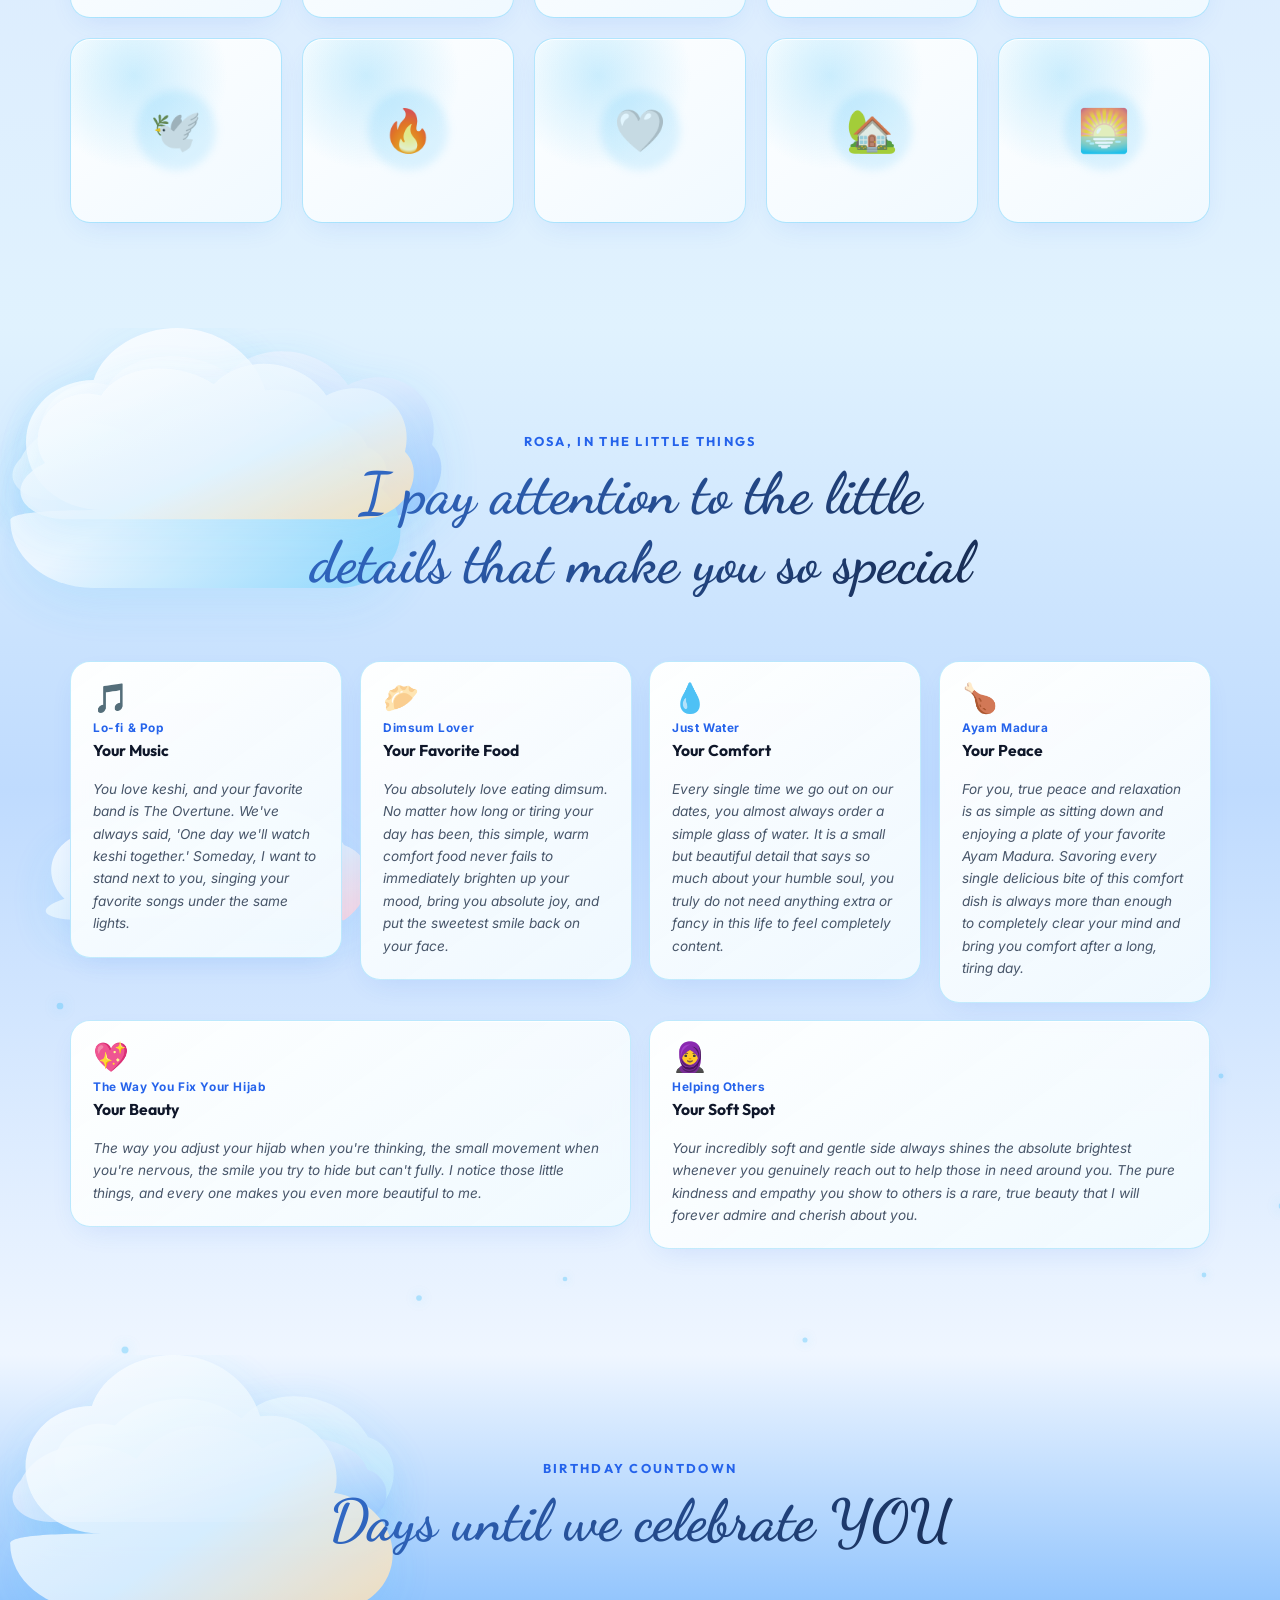
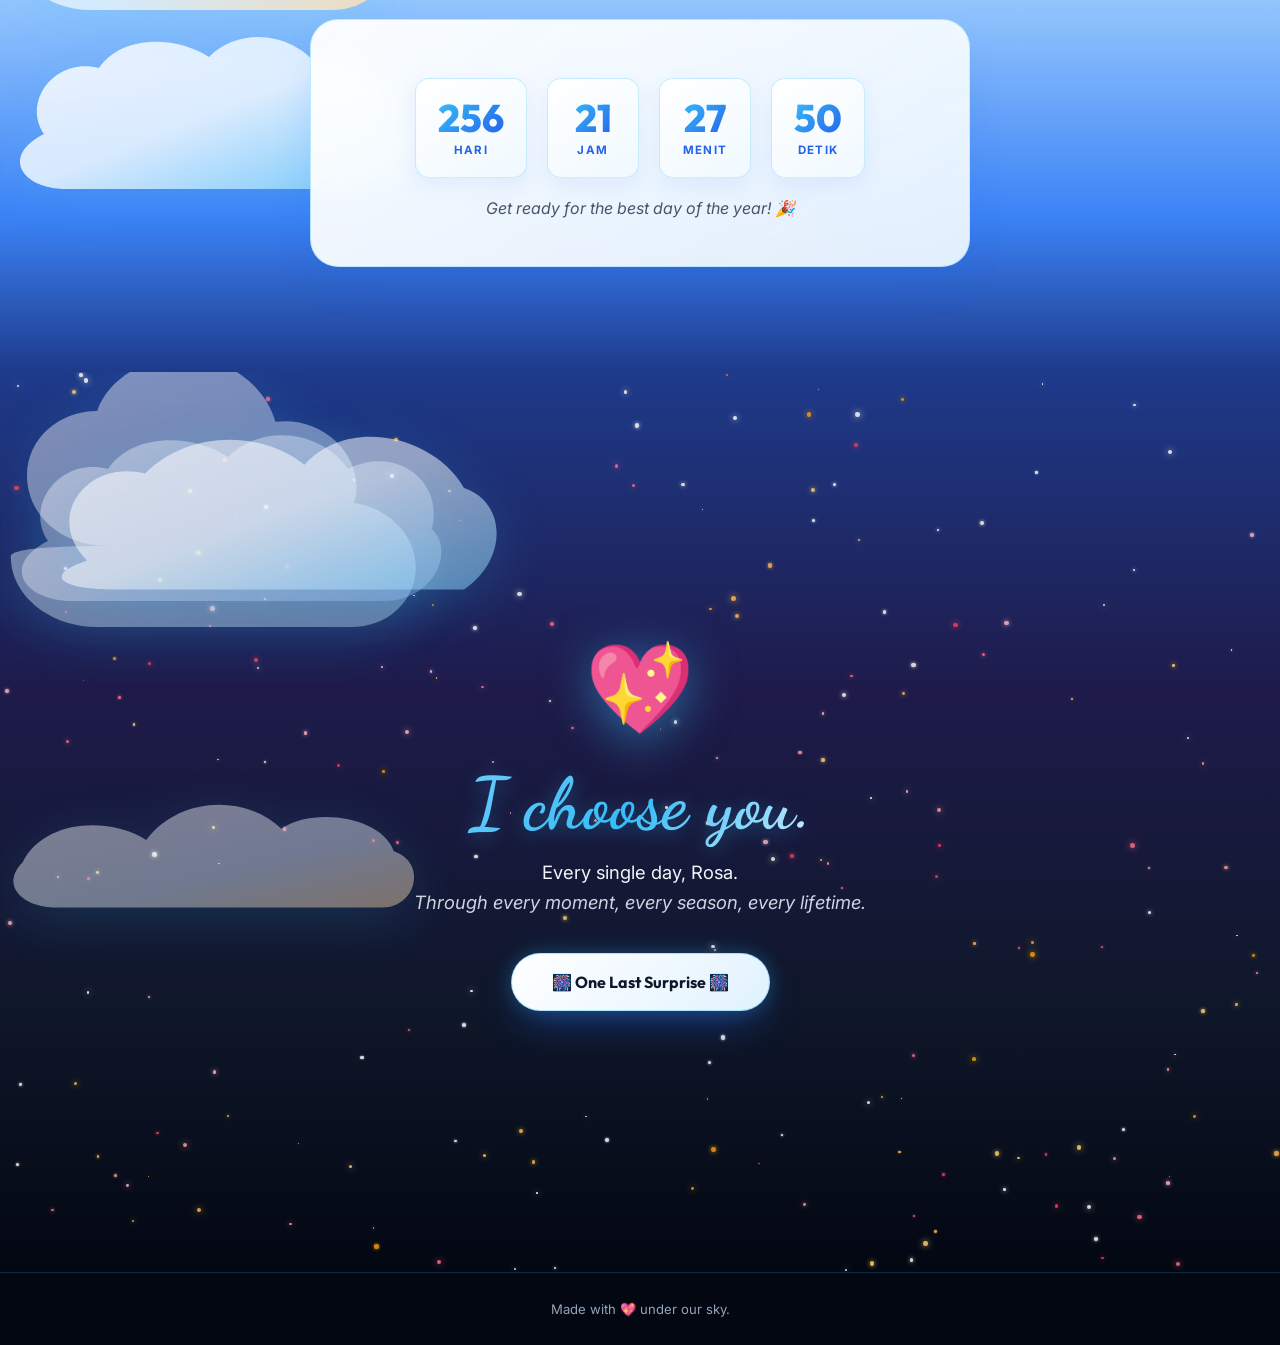
==== commit 89887ed1: "update baru" ====
--- a/index.html
+++ b/index.html
@@ -493,8 +493,8 @@
     <div class="section-inner">
       <div class="section-head reveal">
         <span class="label">Mengenang Ulang Tahun Kamu</span>
-        <h2>2 Years of Birthdays With You 🎂</h2>
-        <p>Merayakan hari spesialmu di tahun 2024 & 2025 ✨</p>
+        <h2>Our Birthday Journey 🎂</h2>
+        <p>Mengenang momen indah 2024, 2025, dan segera 2026 ✨</p>
       </div>
       <div class="birthday-grid" id="birthdayGrid"></div>
     </div>
@@ -598,7 +598,7 @@
     <div class="section-inner">
       <div class="section-head reveal">
         <span class="label">Rosa, in the little things</span>
-        <h2>I pay attention to the details that make you, you</h2>
+        <h2>I pay attention to the little details that make you so special</h2>
       </div>
       <div class="bento" id="bentoGrid"></div>
     </div>
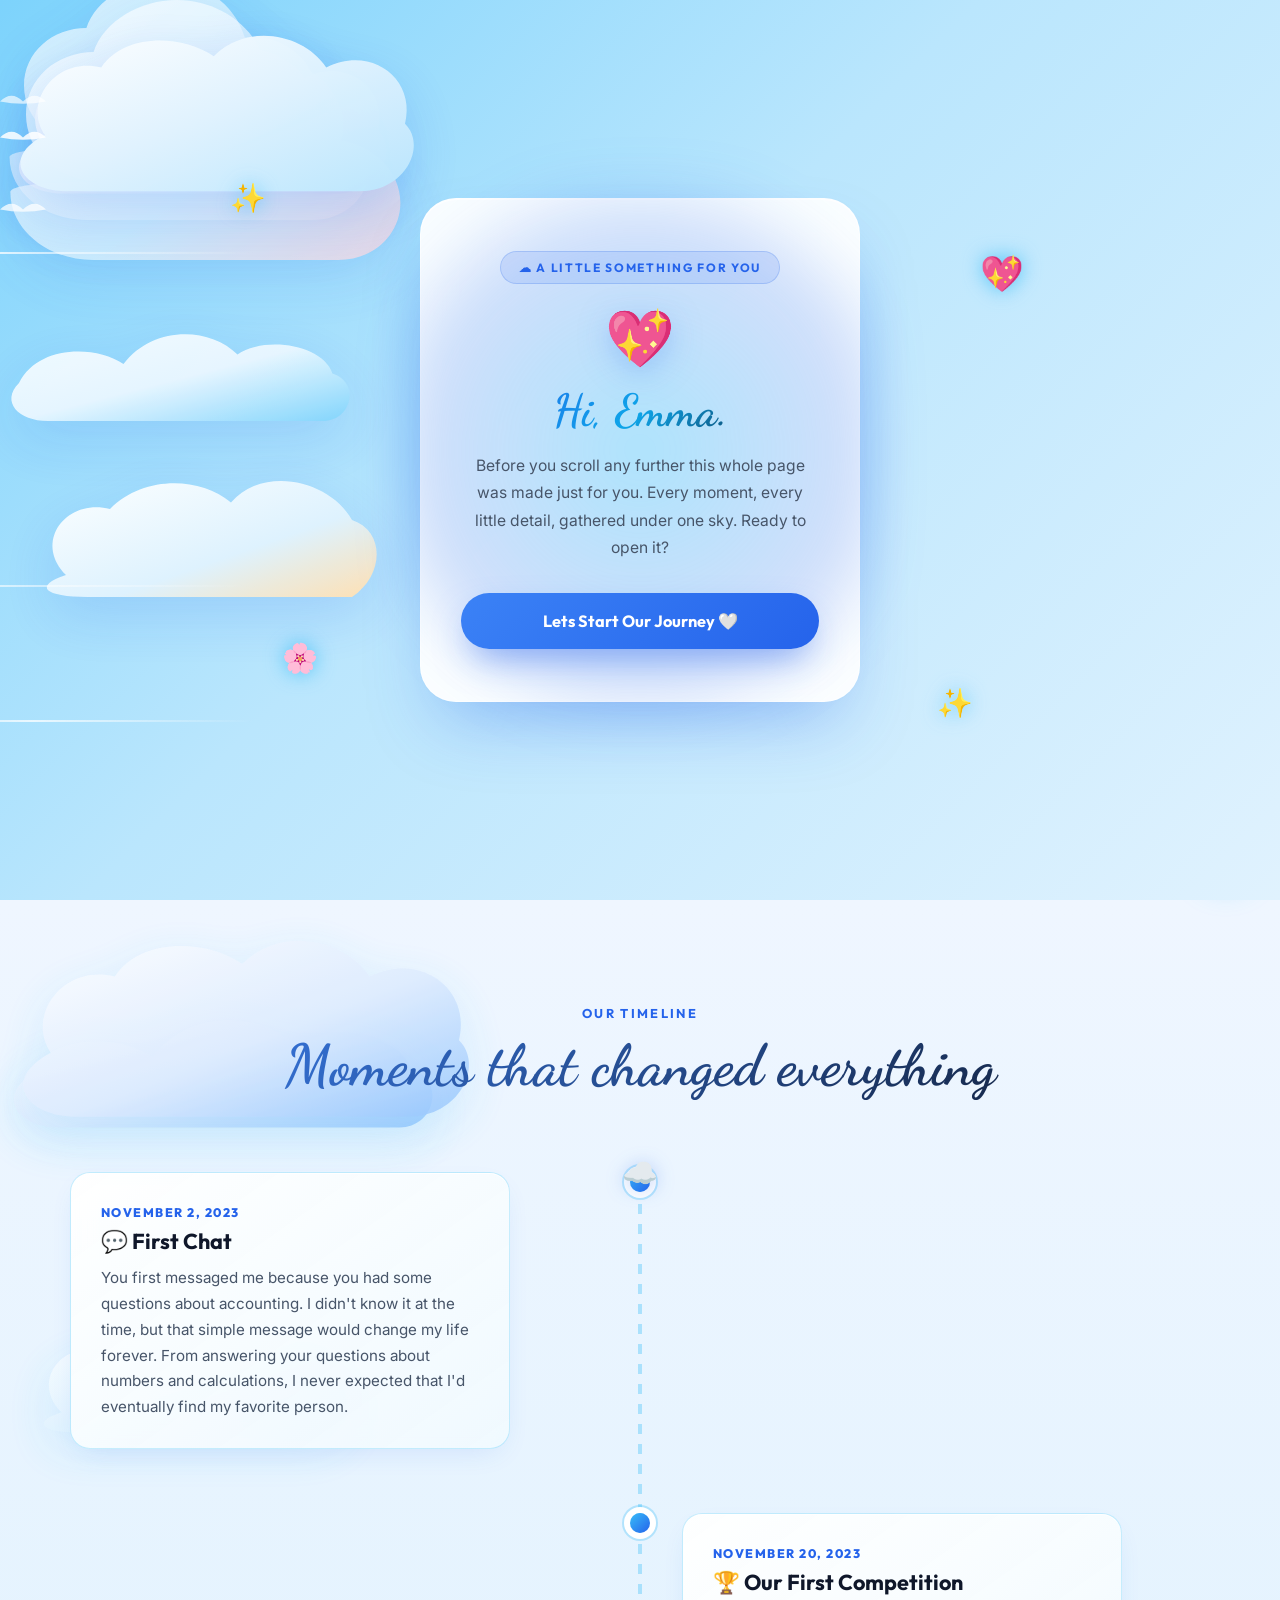
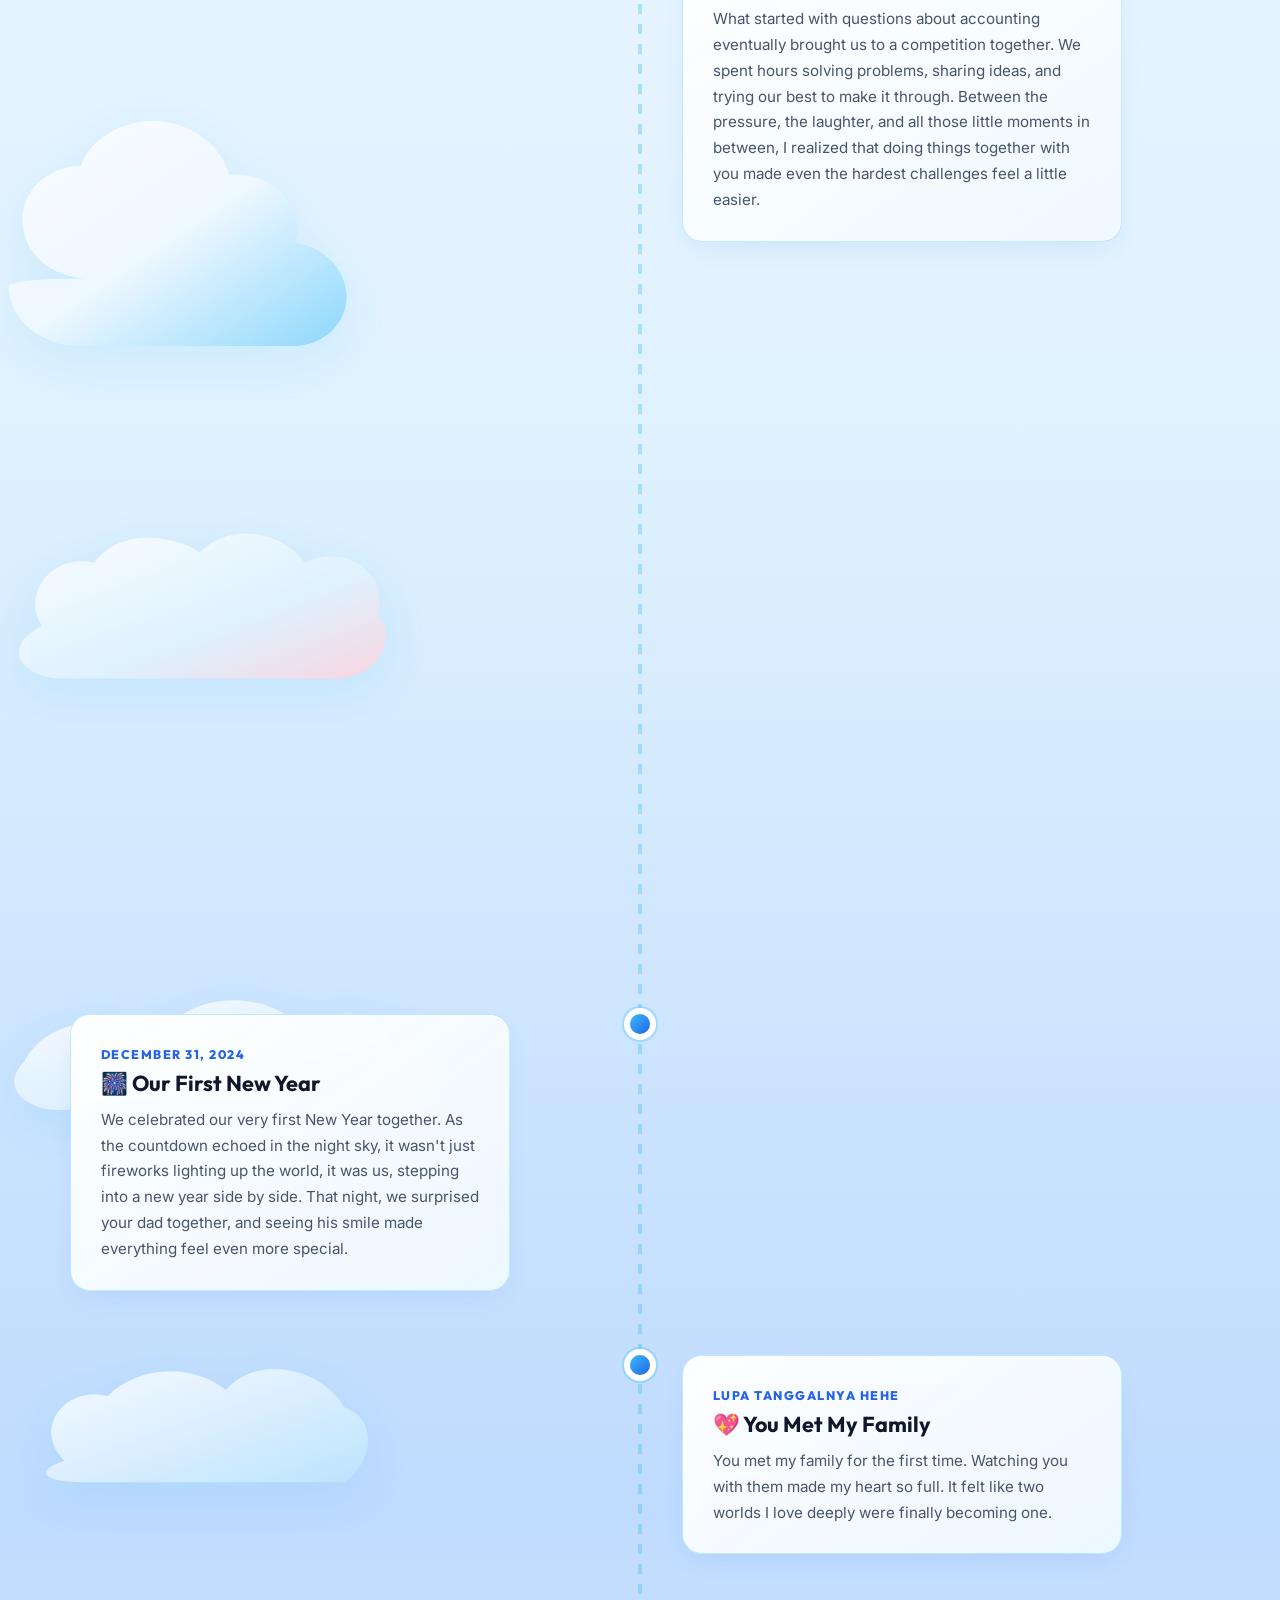
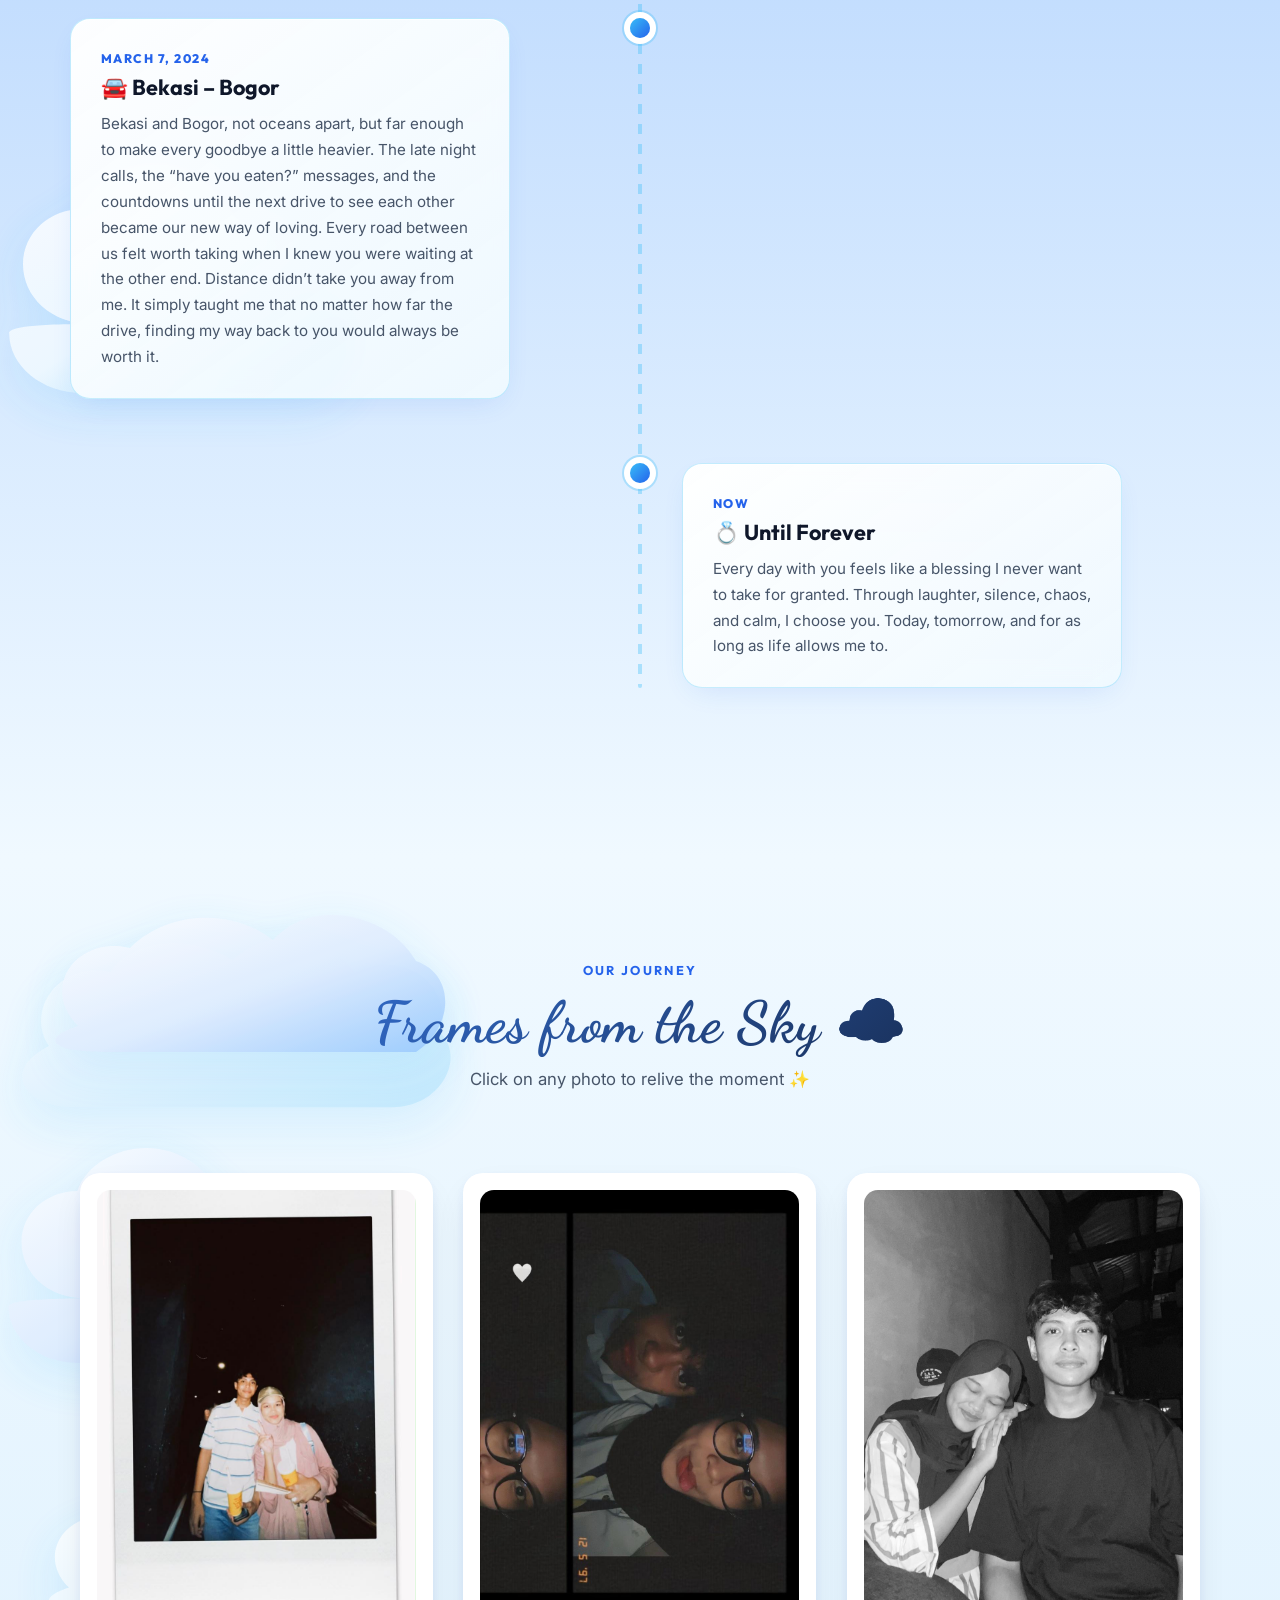
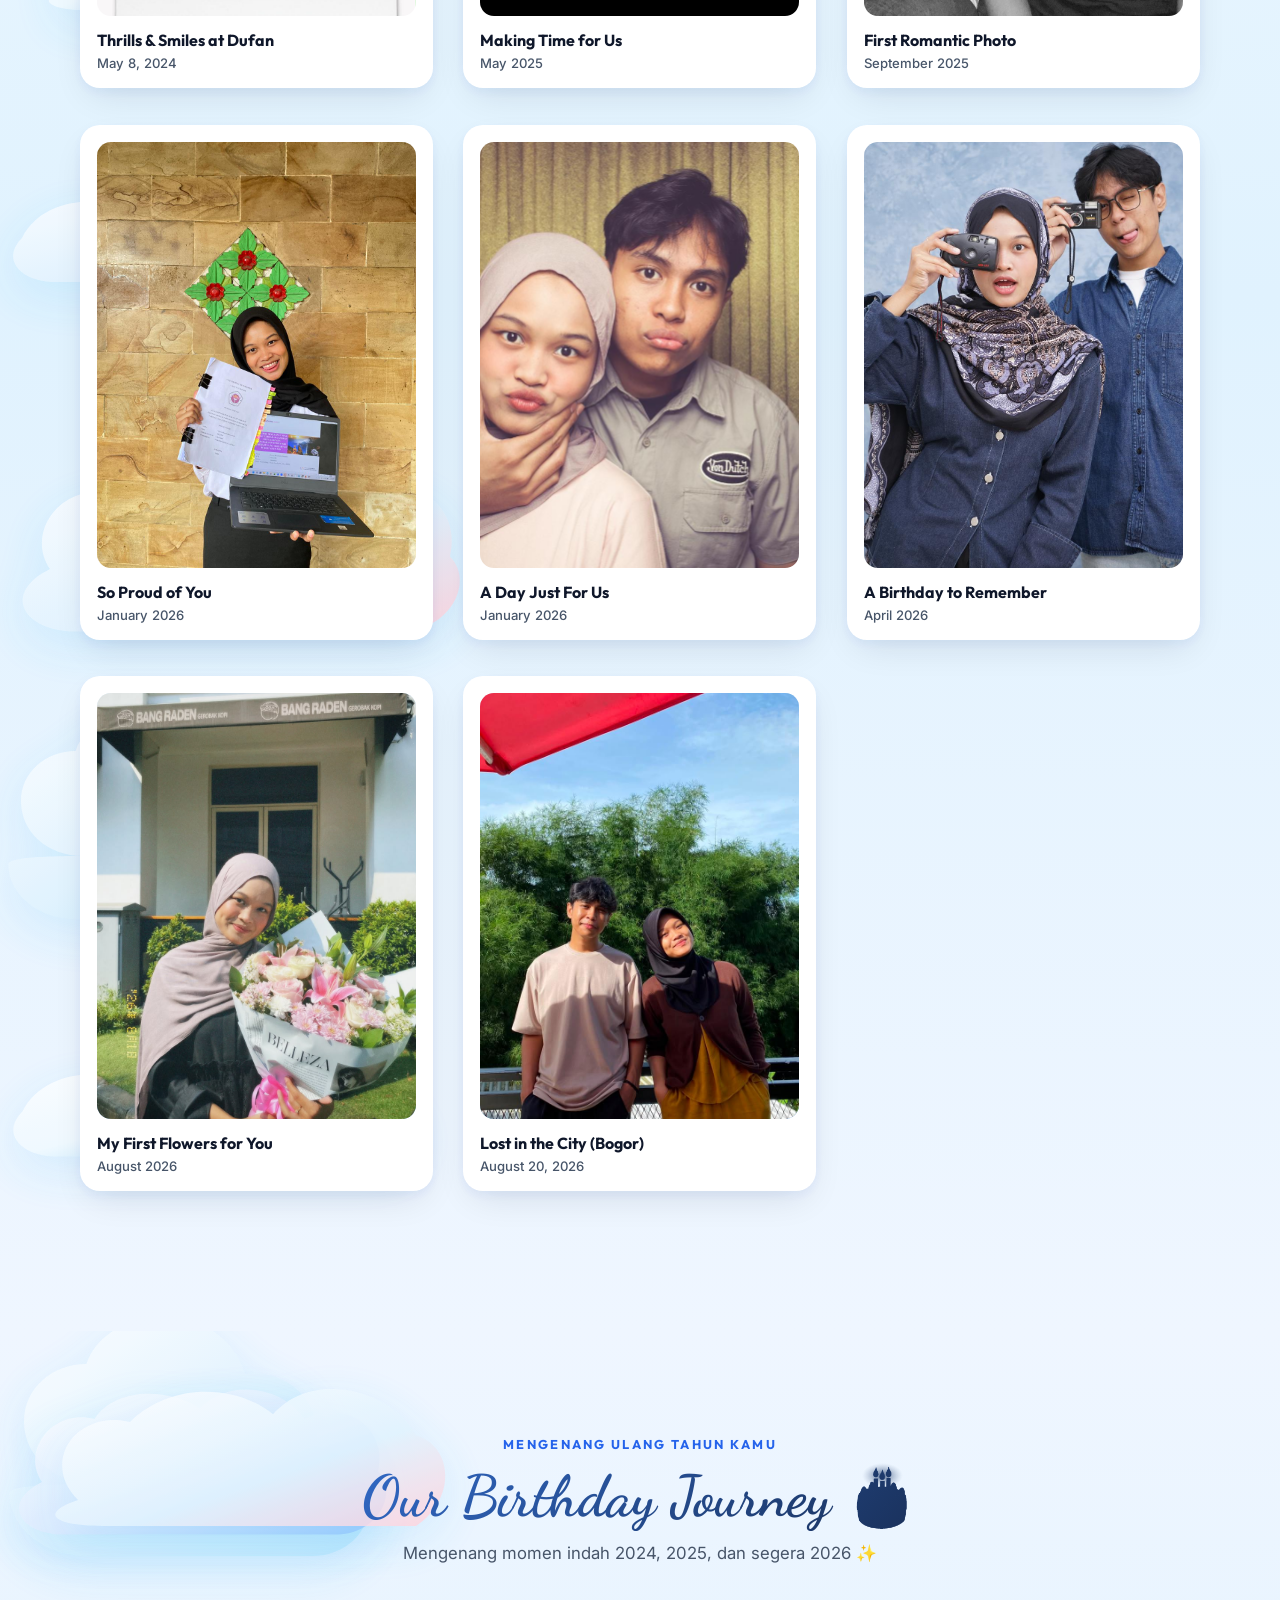
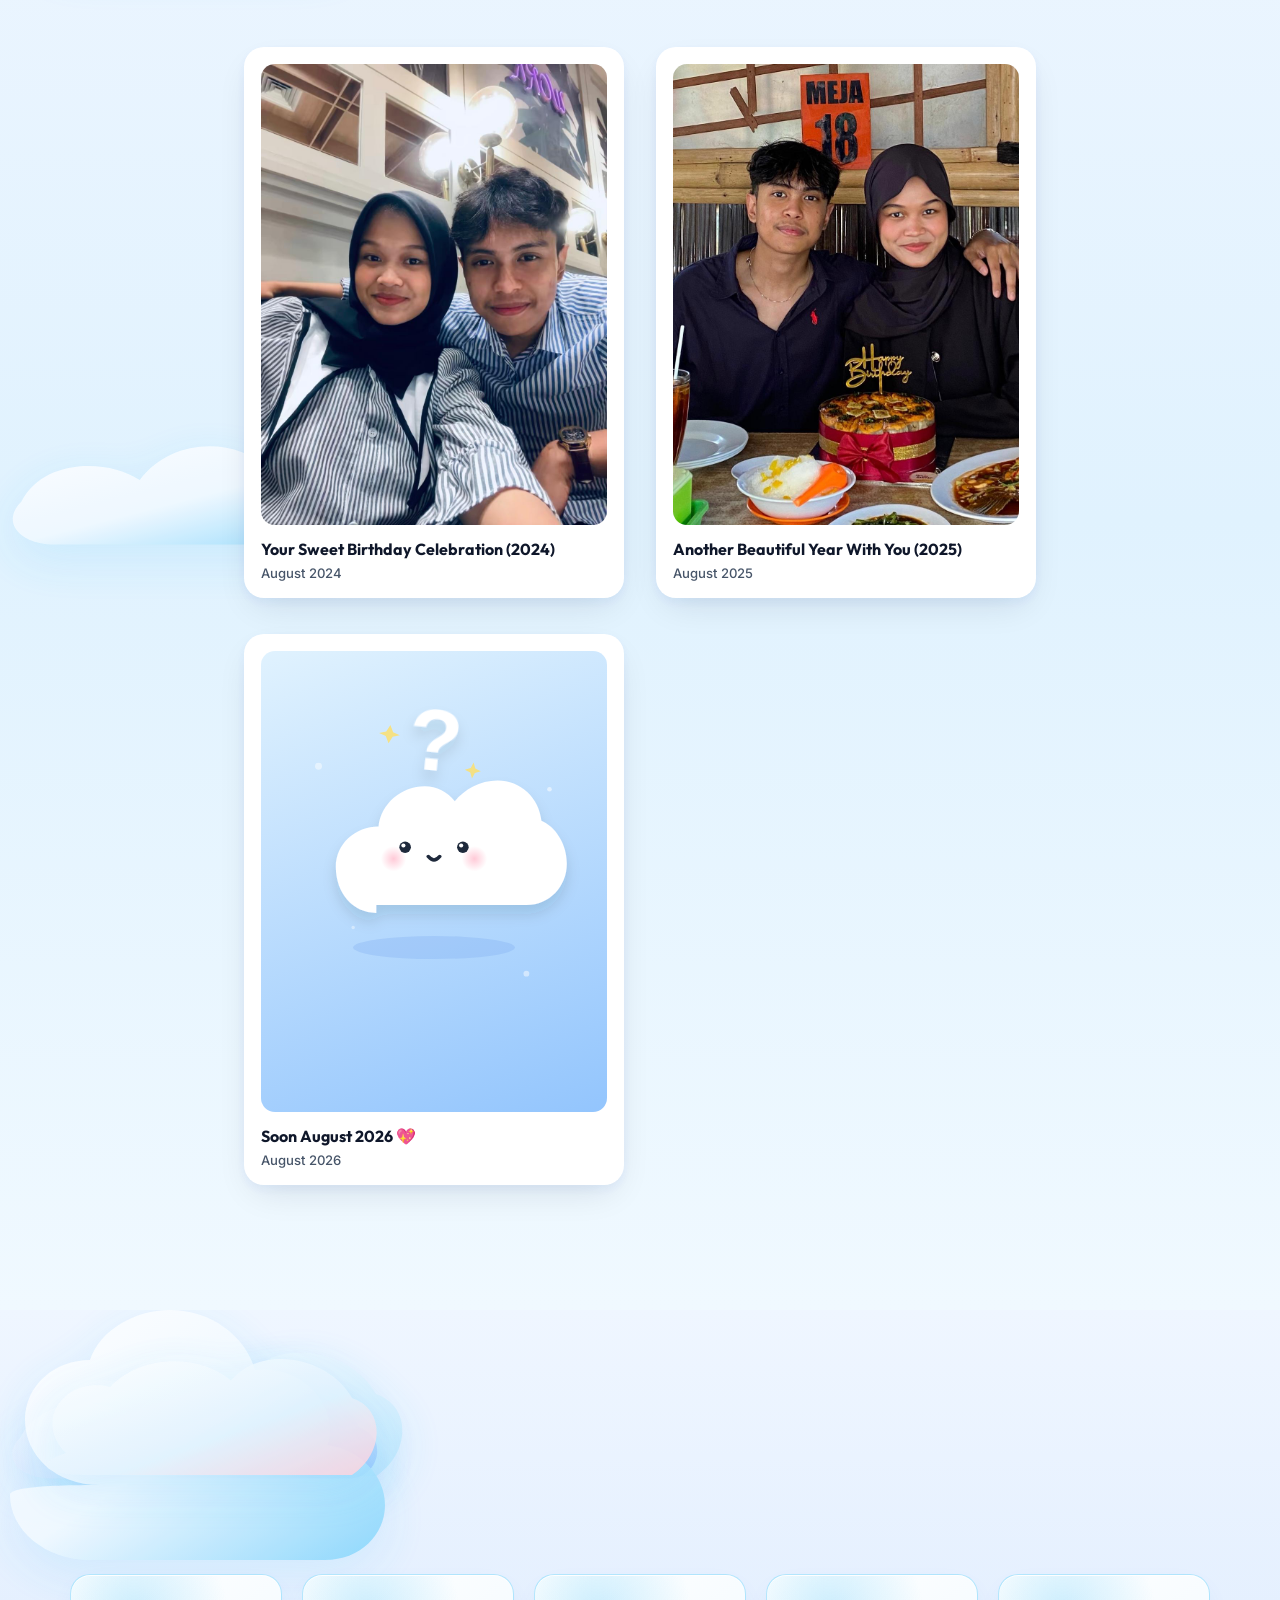
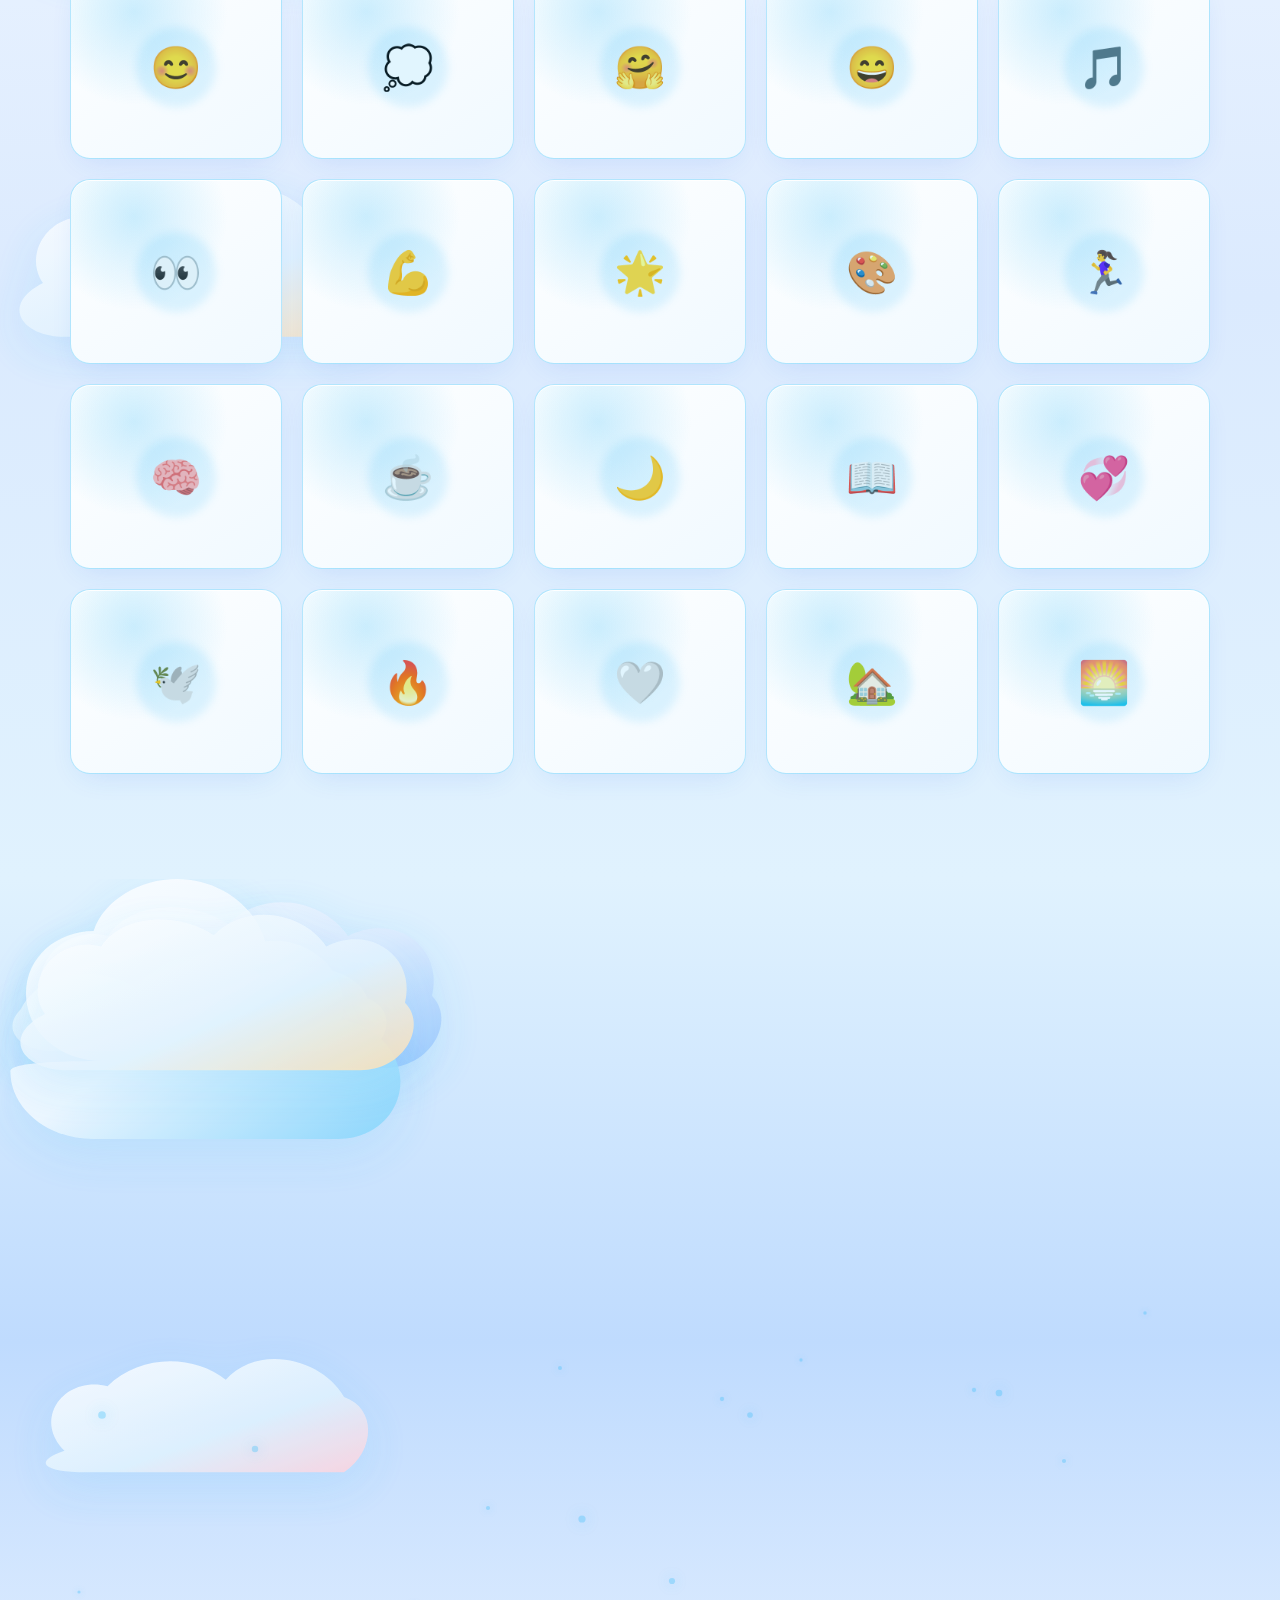
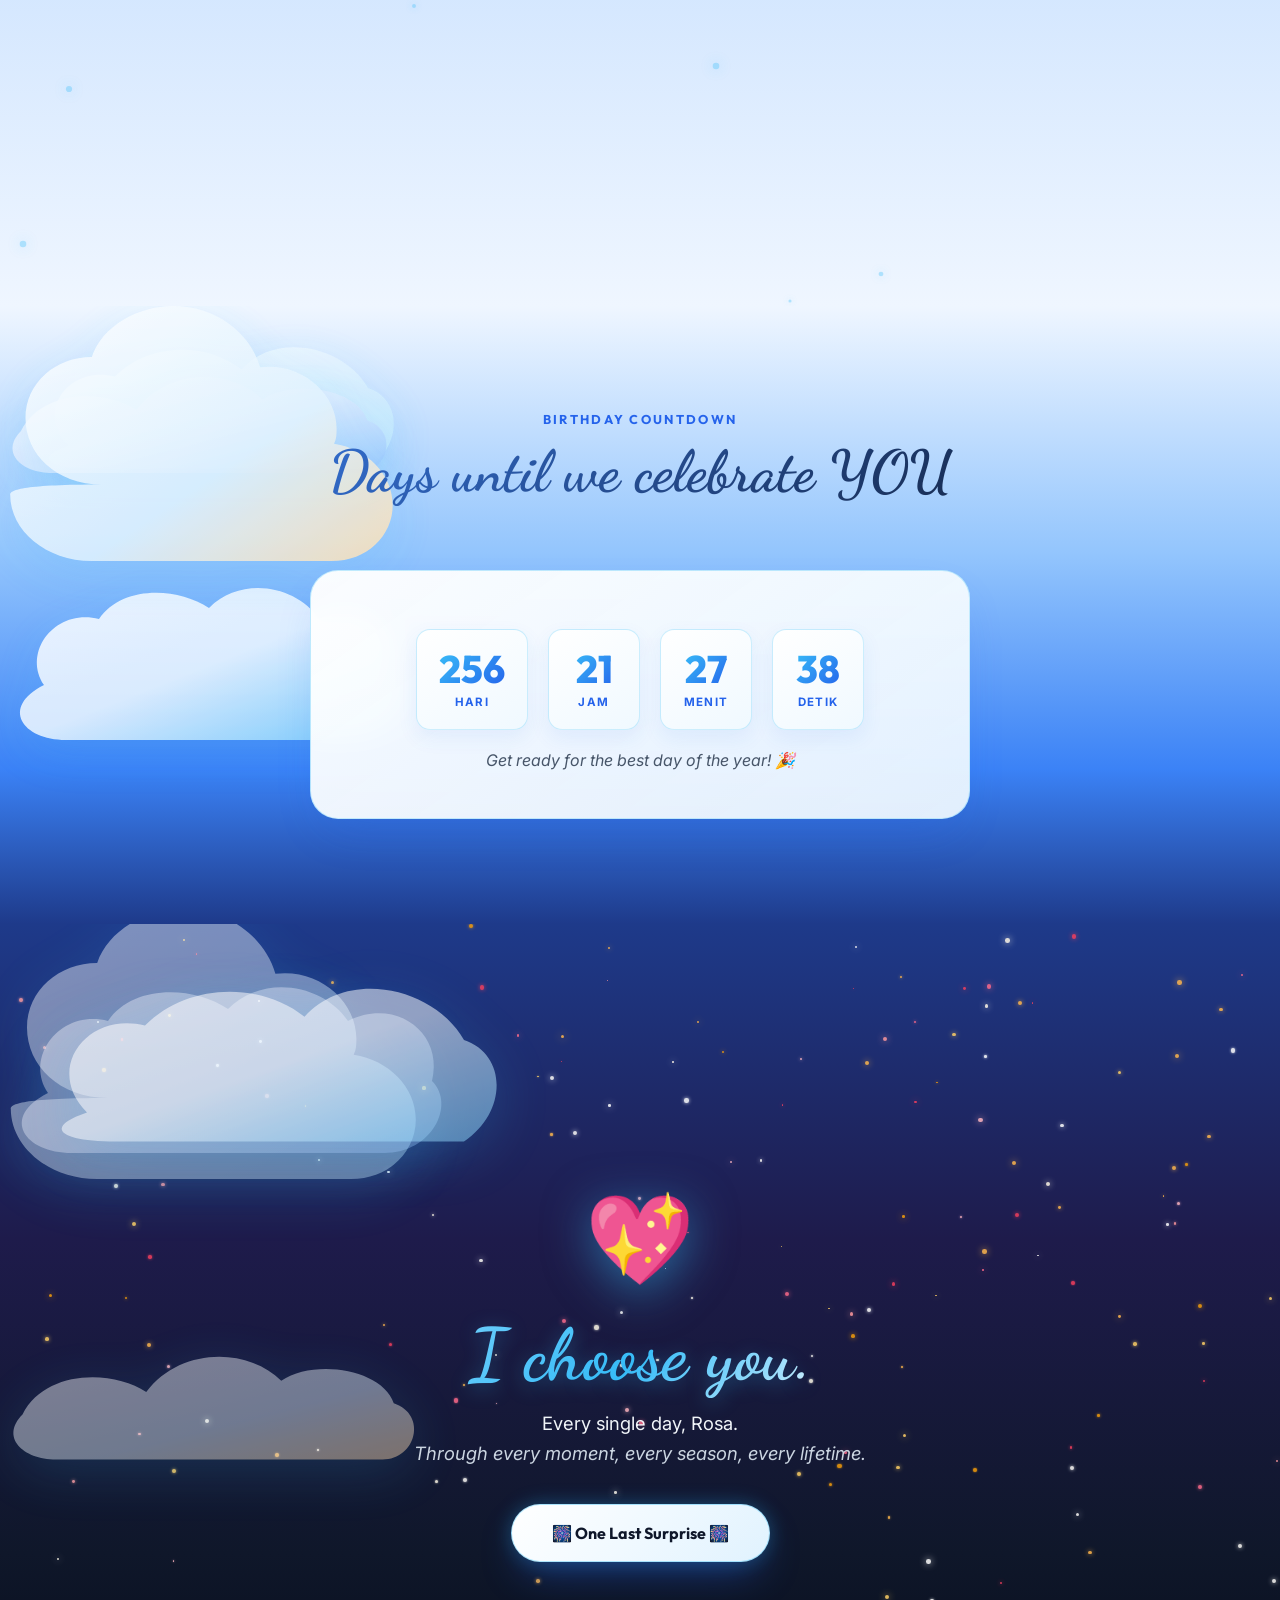
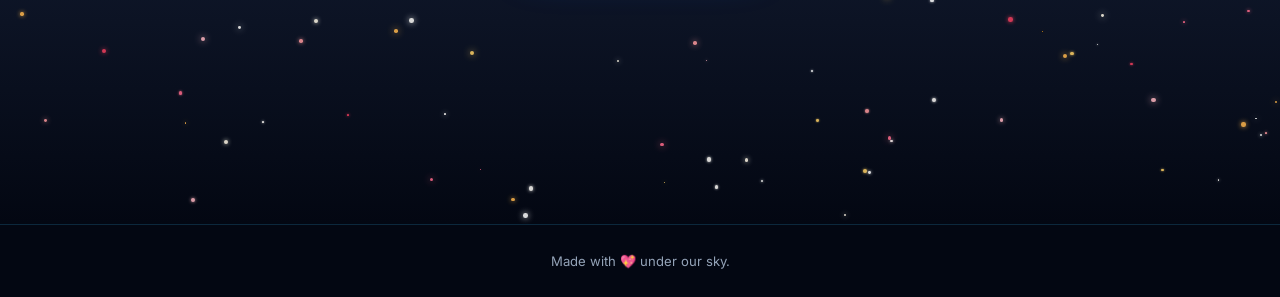
==== commit 9009144d: "update baru" ====
--- a/index.html
+++ b/index.html
@@ -709,6 +709,35 @@
     </div>
   </section>
 
+  <!-- ================= VIDEO MEMORY SURPRISE MODAL ================= -->
+  <div class="video-modal" id="videoModal" role="dialog" aria-modal="true" aria-hidden="true">
+    <div class="video-modal-backdrop" id="videoModalBackdrop"></div>
+    <div class="video-modal-card">
+      <button class="video-modal-close" id="videoModalCloseBtn" aria-label="Tutup modal">&times;</button>
+      <div class="video-modal-header">
+        <div class="video-modal-icon">🎬</div>
+        <span class="video-modal-badge">✨ Special Video Memory ✨</span>
+      </div>
+      <h3 class="video-modal-title">Our Special Moments in Motion</h3>
+
+      <!-- Video Player Container -->
+      <div class="video-container">
+        <video id="surpriseVideo" src="images/vid1.mp4" controls preload="metadata" playsinline></video>
+      </div>
+      <p class="video-modal-desc">Momen-momen indah yang terukir dalam tawa dan senyuman kita 💖</p>
+
+      <!-- Glowing Easter Egg Button -->
+      <div class="easter-egg-box" id="easterEggBtn">
+        <div class="easter-egg-pulse"></div>
+        <span class="easter-egg-icon">🐣✨</span>
+        <div class="easter-egg-text">
+          <strong>Pstt... Ada Easter Egg Rahasia! 🎁</strong>
+          <span>Sentuh di sini untuk membuka Last Surprise (Voice Note) 💖</span>
+        </div>
+      </div>
+    </div>
+  </div>
+
   <!-- ================= STARLIGHT LOVE NOTE POP-OUT MODAL ================= -->
   <div class="star-modal" id="starModal" role="dialog" aria-modal="true" aria-hidden="true">
     <div class="star-modal-backdrop" id="starModalBackdrop"></div>
--- a/css/style.css
+++ b/css/style.css
@@ -1544,6 +1544,221 @@
   box-shadow: 0 24px 48px -10px rgba(37, 99, 235, 0.6), 0 0 30px rgba(56, 189, 248, 0.5);
 }
 
+/* ================= VIDEO SURPRISE MODAL & EASTER EGG ================= */
+.video-modal {
+  position: fixed;
+  inset: 0;
+  z-index: 1100;
+  display: flex;
+  align-items: center;
+  justify-content: center;
+  padding: 24px;
+  opacity: 0;
+  visibility: hidden;
+  transition: opacity 0.4s ease, visibility 0.4s ease;
+}
+
+.video-modal.active {
+  opacity: 1;
+  visibility: visible;
+}
+
+.video-modal-backdrop {
+  position: absolute;
+  inset: 0;
+  background: rgba(3, 7, 18, 0.88);
+  backdrop-filter: blur(18px);
+  -webkit-backdrop-filter: blur(18px);
+}
+
+.video-modal-card {
+  position: relative;
+  z-index: 2;
+  background: linear-gradient(160deg, rgba(30, 58, 138, 0.95), rgba(15, 23, 42, 0.98));
+  border-radius: 32px;
+  max-width: 580px;
+  width: 100%;
+  padding: 32px 28px;
+  text-align: center;
+  color: #FFFFFF;
+  box-shadow: 0 30px 80px -15px rgba(0, 0, 0, 0.8), 0 0 50px rgba(56, 189, 248, 0.35);
+  border: 1px solid rgba(56, 189, 248, 0.45);
+  transform: scale(0.9) translateY(20px);
+  transition: transform 0.4s cubic-bezier(0.16, 1, 0.3, 1);
+  max-height: 90vh;
+  overflow-y: auto;
+}
+
+.video-modal.active .video-modal-card {
+  transform: scale(1) translateY(0);
+}
+
+.video-modal-close {
+  position: absolute;
+  top: 18px;
+  right: 20px;
+  width: 38px;
+  height: 38px;
+  border-radius: 50%;
+  background: rgba(255, 255, 255, 0.14);
+  border: none;
+  font-size: 1.6rem;
+  color: #FFF;
+  cursor: pointer;
+  display: flex;
+  align-items: center;
+  justify-content: center;
+  transition: background 0.2s ease, transform 0.2s ease;
+  z-index: 3;
+}
+
+.video-modal-close:hover {
+  background: rgba(37, 99, 235, 0.35);
+  transform: scale(1.1);
+}
+
+.video-modal-header {
+  margin-bottom: 16px;
+}
+
+.video-modal-icon {
+  font-size: 2.8rem;
+  margin-bottom: 8px;
+  animation: glowPulse 2.5s ease-in-out infinite;
+}
+
+.video-modal-badge {
+  font-family: 'Outfit', sans-serif;
+  font-size: 0.75rem;
+  font-weight: 700;
+  letter-spacing: 0.14em;
+  text-transform: uppercase;
+  color: #7DD3FC;
+  background: rgba(56, 189, 248, 0.18);
+  padding: 6px 18px;
+  border-radius: 999px;
+  border: 1px solid rgba(56, 189, 248, 0.35);
+}
+
+.video-modal-title {
+  font-family: 'Dancing Script', cursive;
+  font-size: 2.4rem;
+  background: linear-gradient(135deg, #7DD3FC, #38BDF8, #FFFFFF);
+  -webkit-background-clip: text;
+  -webkit-text-fill-color: transparent;
+  margin-bottom: 16px;
+}
+
+.video-container {
+  width: 100%;
+  border-radius: 20px;
+  overflow: hidden;
+  background: #000;
+  box-shadow: 0 12px 30px rgba(0, 0, 0, 0.5), 0 0 20px rgba(56, 189, 248, 0.25);
+  border: 1px solid rgba(56, 189, 248, 0.3);
+  margin-bottom: 16px;
+}
+
+.video-container video {
+  width: 100%;
+  max-height: 50vh;
+  display: block;
+  border-radius: 20px;
+}
+
+.video-modal-desc {
+  font-size: 0.92rem;
+  color: #CBD5E1;
+  font-style: italic;
+  margin-bottom: 22px;
+}
+
+/* Easter Egg Box */
+.easter-egg-box {
+  position: relative;
+  background: linear-gradient(135deg, rgba(37, 99, 235, 0.4), rgba(147, 51, 234, 0.4));
+  border: 1px solid rgba(192, 132, 252, 0.55);
+  border-radius: 20px;
+  padding: 16px 20px;
+  display: flex;
+  align-items: center;
+  gap: 14px;
+  cursor: pointer;
+  transition: transform 0.3s cubic-bezier(0.34, 1.56, 0.64, 1), box-shadow 0.3s ease, border-color 0.3s ease;
+  box-shadow: 0 8px 24px rgba(147, 51, 234, 0.35);
+  overflow: hidden;
+}
+
+.easter-egg-box:hover {
+  transform: translateY(-3px) scale(1.02);
+  border-color: rgba(232, 121, 249, 0.85);
+  box-shadow: 0 12px 32px rgba(147, 51, 234, 0.55), 0 0 24px rgba(232, 121, 249, 0.45);
+}
+
+.easter-egg-icon {
+  font-size: 2.2rem;
+  flex-shrink: 0;
+  animation: bounceMini 2s infinite ease-in-out;
+}
+
+@keyframes bounceMini {
+  0%, 100% { transform: translateY(0); }
+  50% { transform: translateY(-4px); }
+}
+
+.easter-egg-text {
+  text-align: left;
+  display: flex;
+  flex-direction: column;
+  gap: 2px;
+}
+
+.easter-egg-text strong {
+  font-family: 'Outfit', sans-serif;
+  font-size: 0.92rem;
+  color: #F472B6;
+}
+
+.easter-egg-text span {
+  font-size: 0.82rem;
+  color: #E2E8F0;
+}
+
+.easter-egg-pulse {
+  position: absolute;
+  inset: 0;
+  background: radial-gradient(circle, rgba(232, 121, 249, 0.25) 0%, transparent 70%);
+  animation: pulseGlow 2.5s infinite;
+  pointer-events: none;
+}
+
+@keyframes pulseGlow {
+  0%, 100% { opacity: 0.3; transform: scale(0.95); }
+  50% { opacity: 0.8; transform: scale(1.05); }
+}
+
+.easter-egg-box.locked {
+  opacity: 0.7;
+  cursor: not-allowed;
+  background: linear-gradient(135deg, rgba(30, 41, 59, 0.65), rgba(51, 65, 85, 0.65));
+  border-color: rgba(148, 163, 184, 0.35);
+  box-shadow: none;
+}
+
+.easter-egg-box.locked:hover {
+  transform: none;
+  box-shadow: none;
+  border-color: rgba(148, 163, 184, 0.35);
+}
+
+.easter-egg-box.locked .easter-egg-text strong {
+  color: #94A3B8;
+}
+
+.easter-egg-box.locked .easter-egg-icon {
+  animation: none;
+}
+
 /* ================= STAR POP-OUT MODAL ================= */
 .star-modal {
   position: fixed;
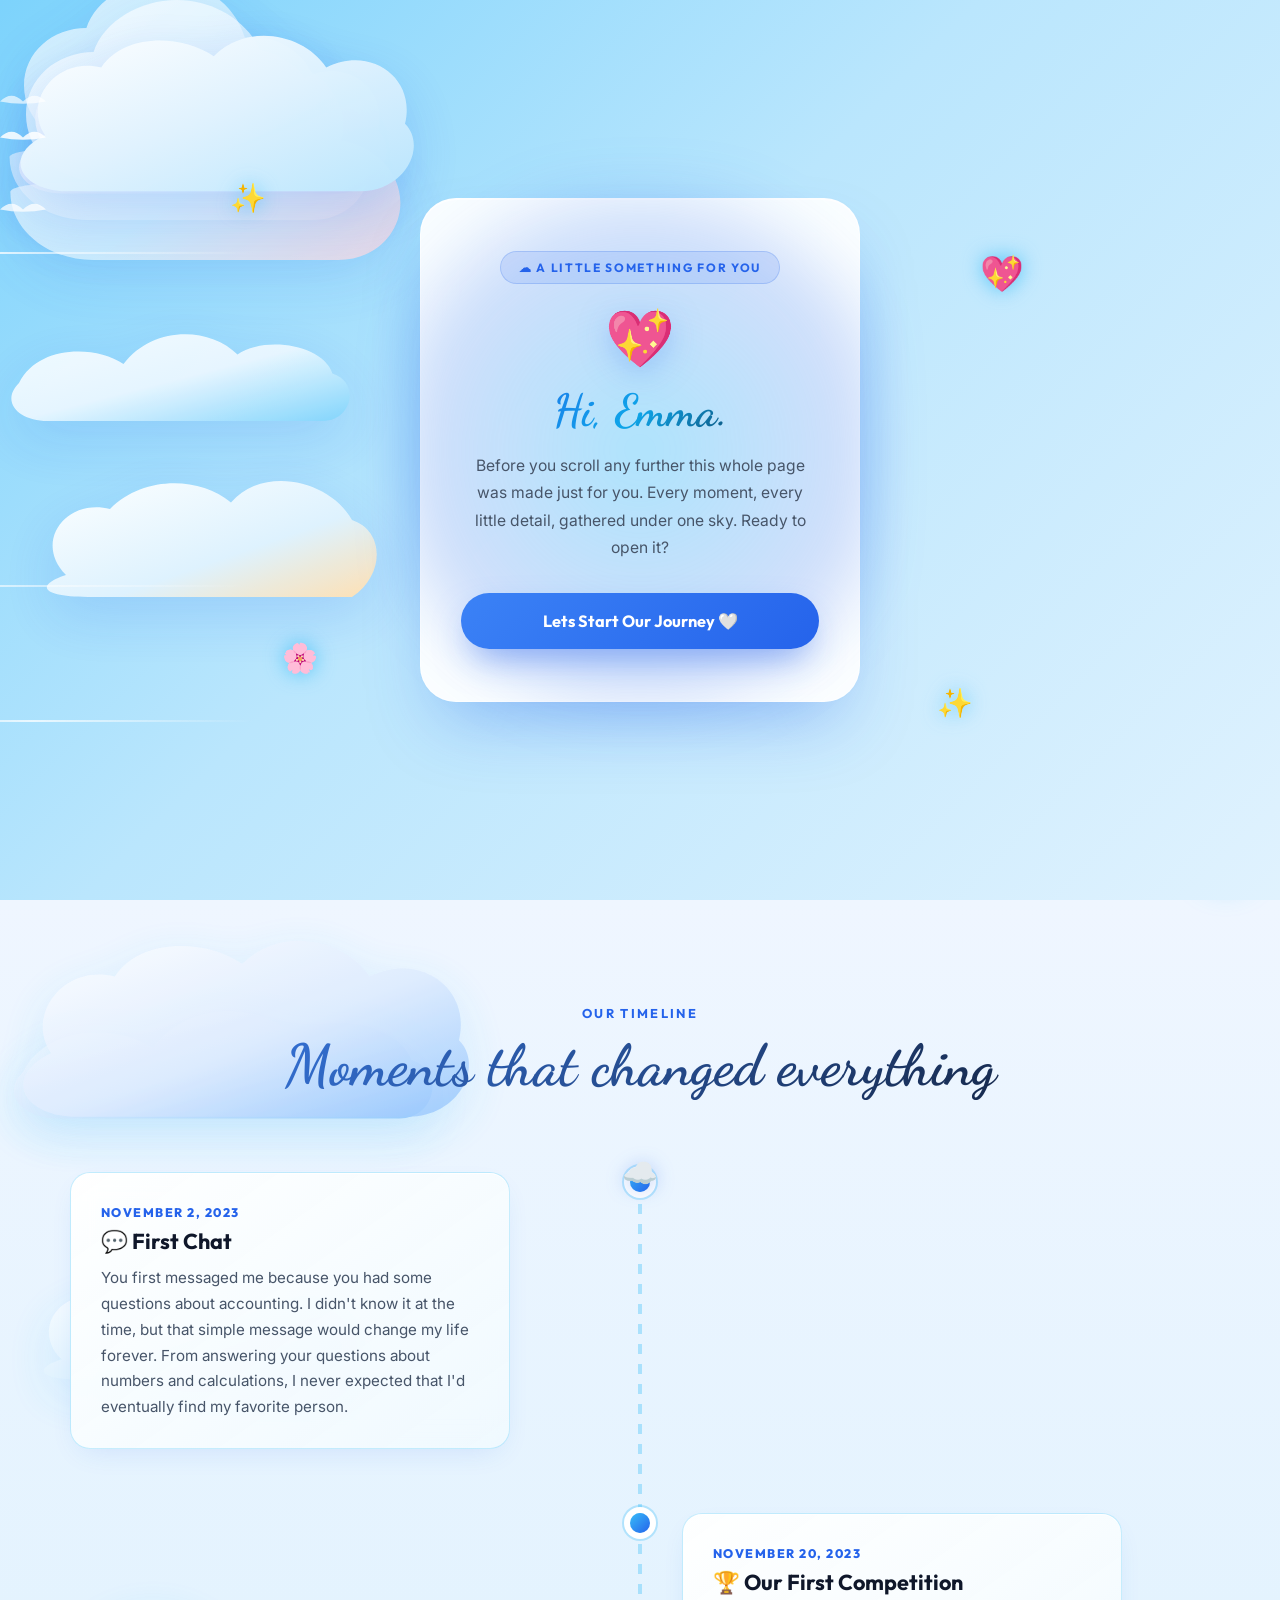
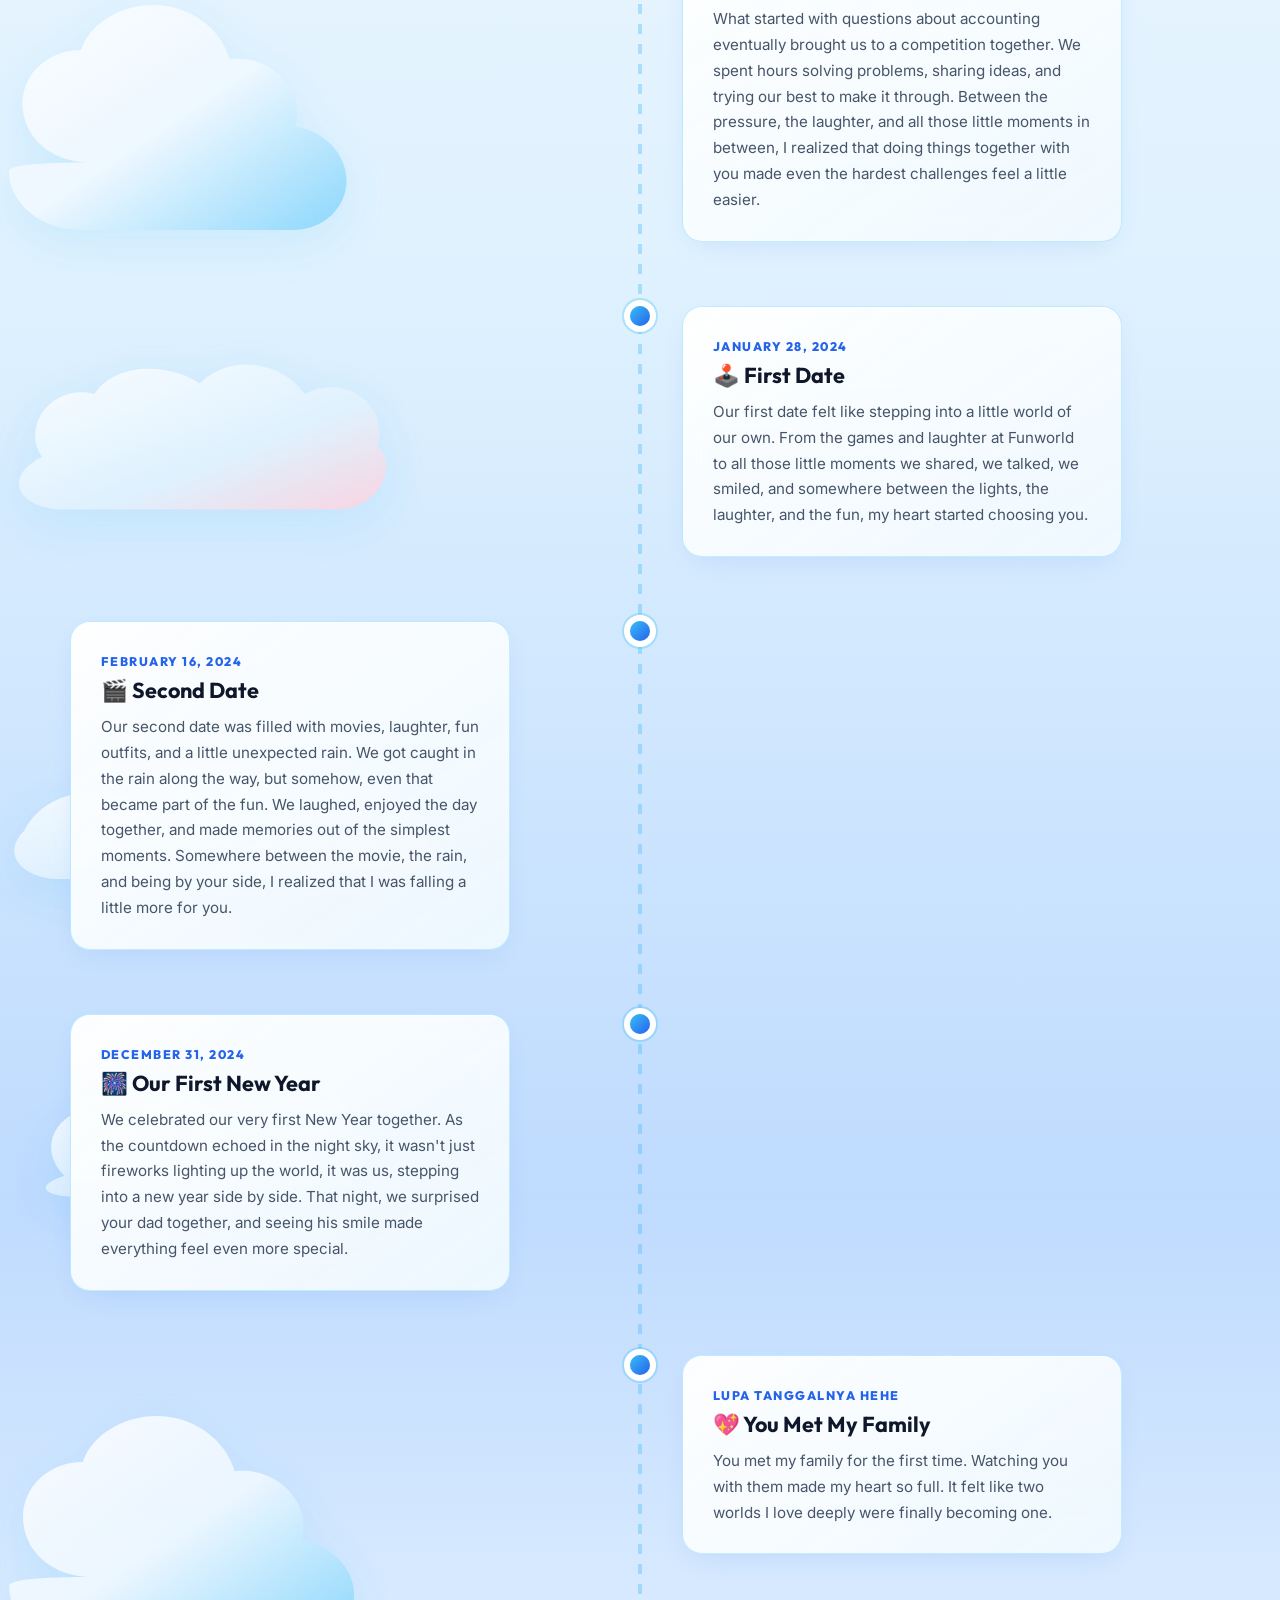
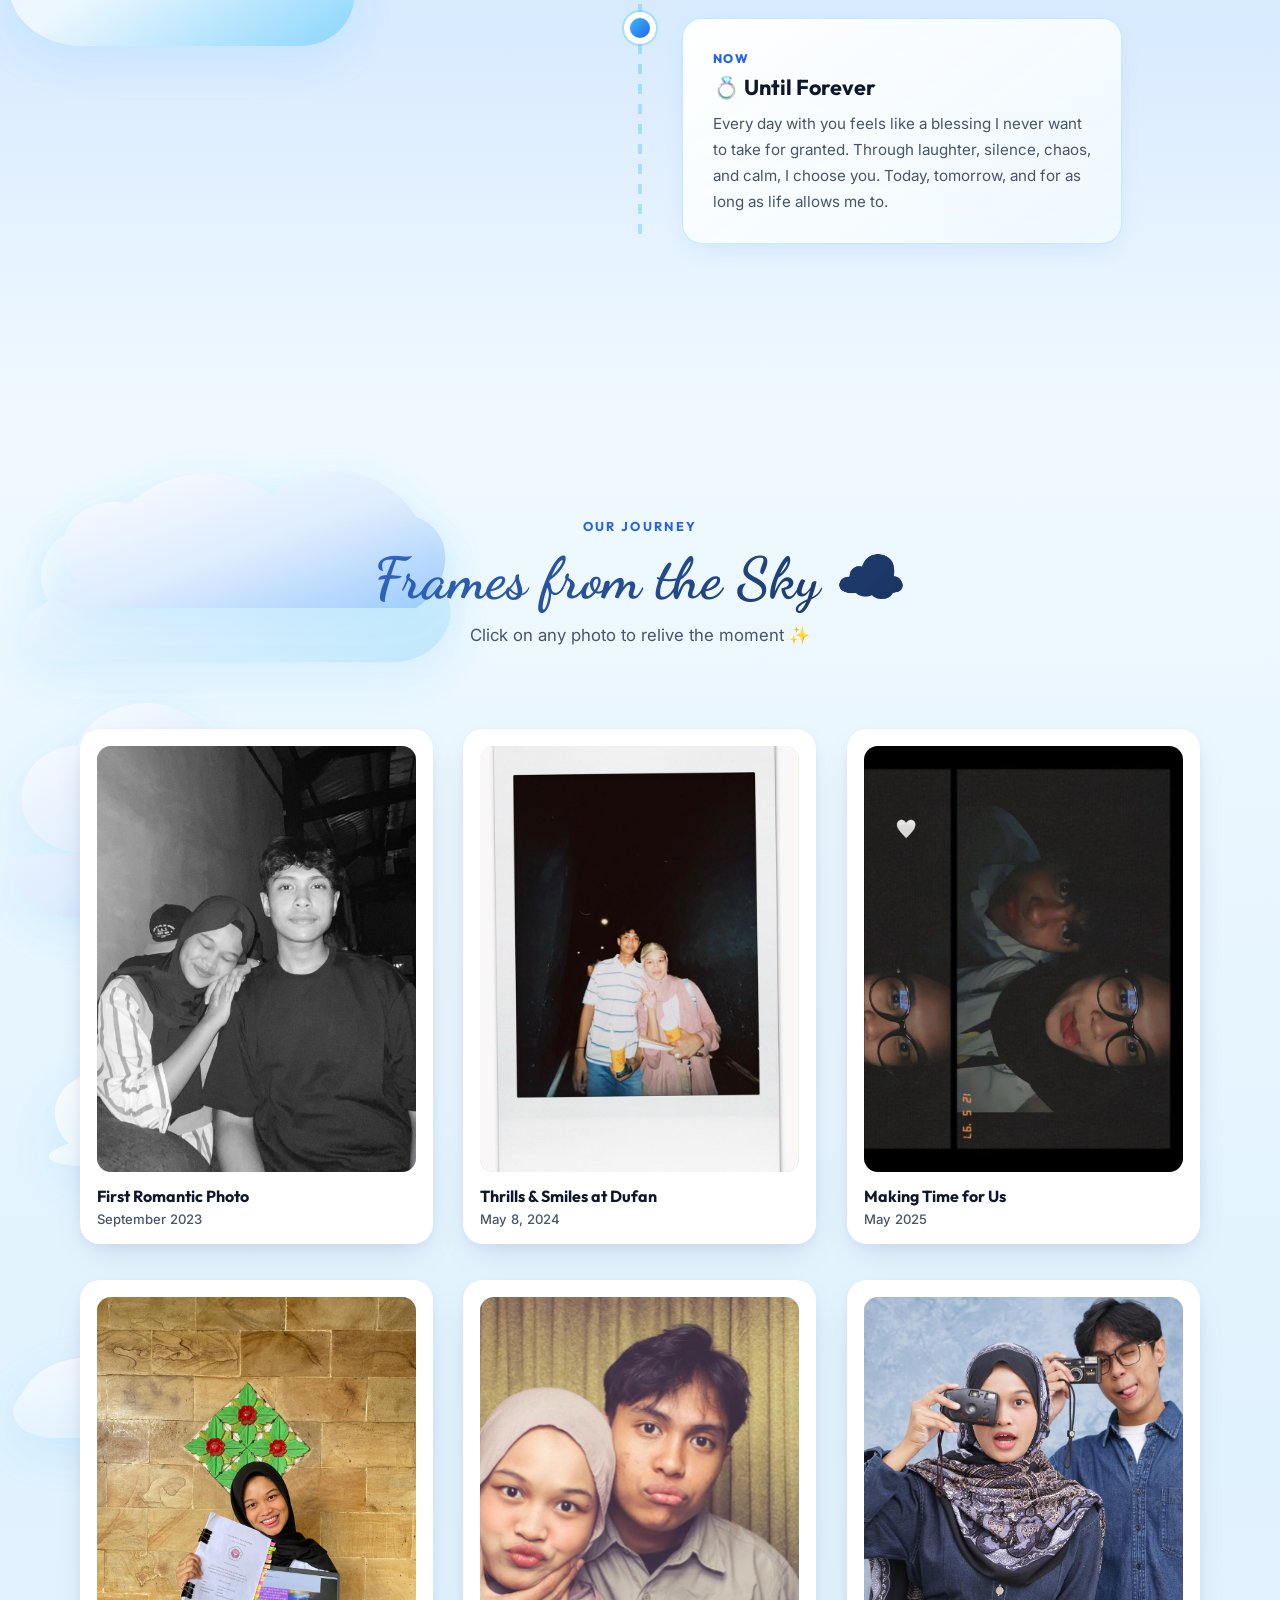
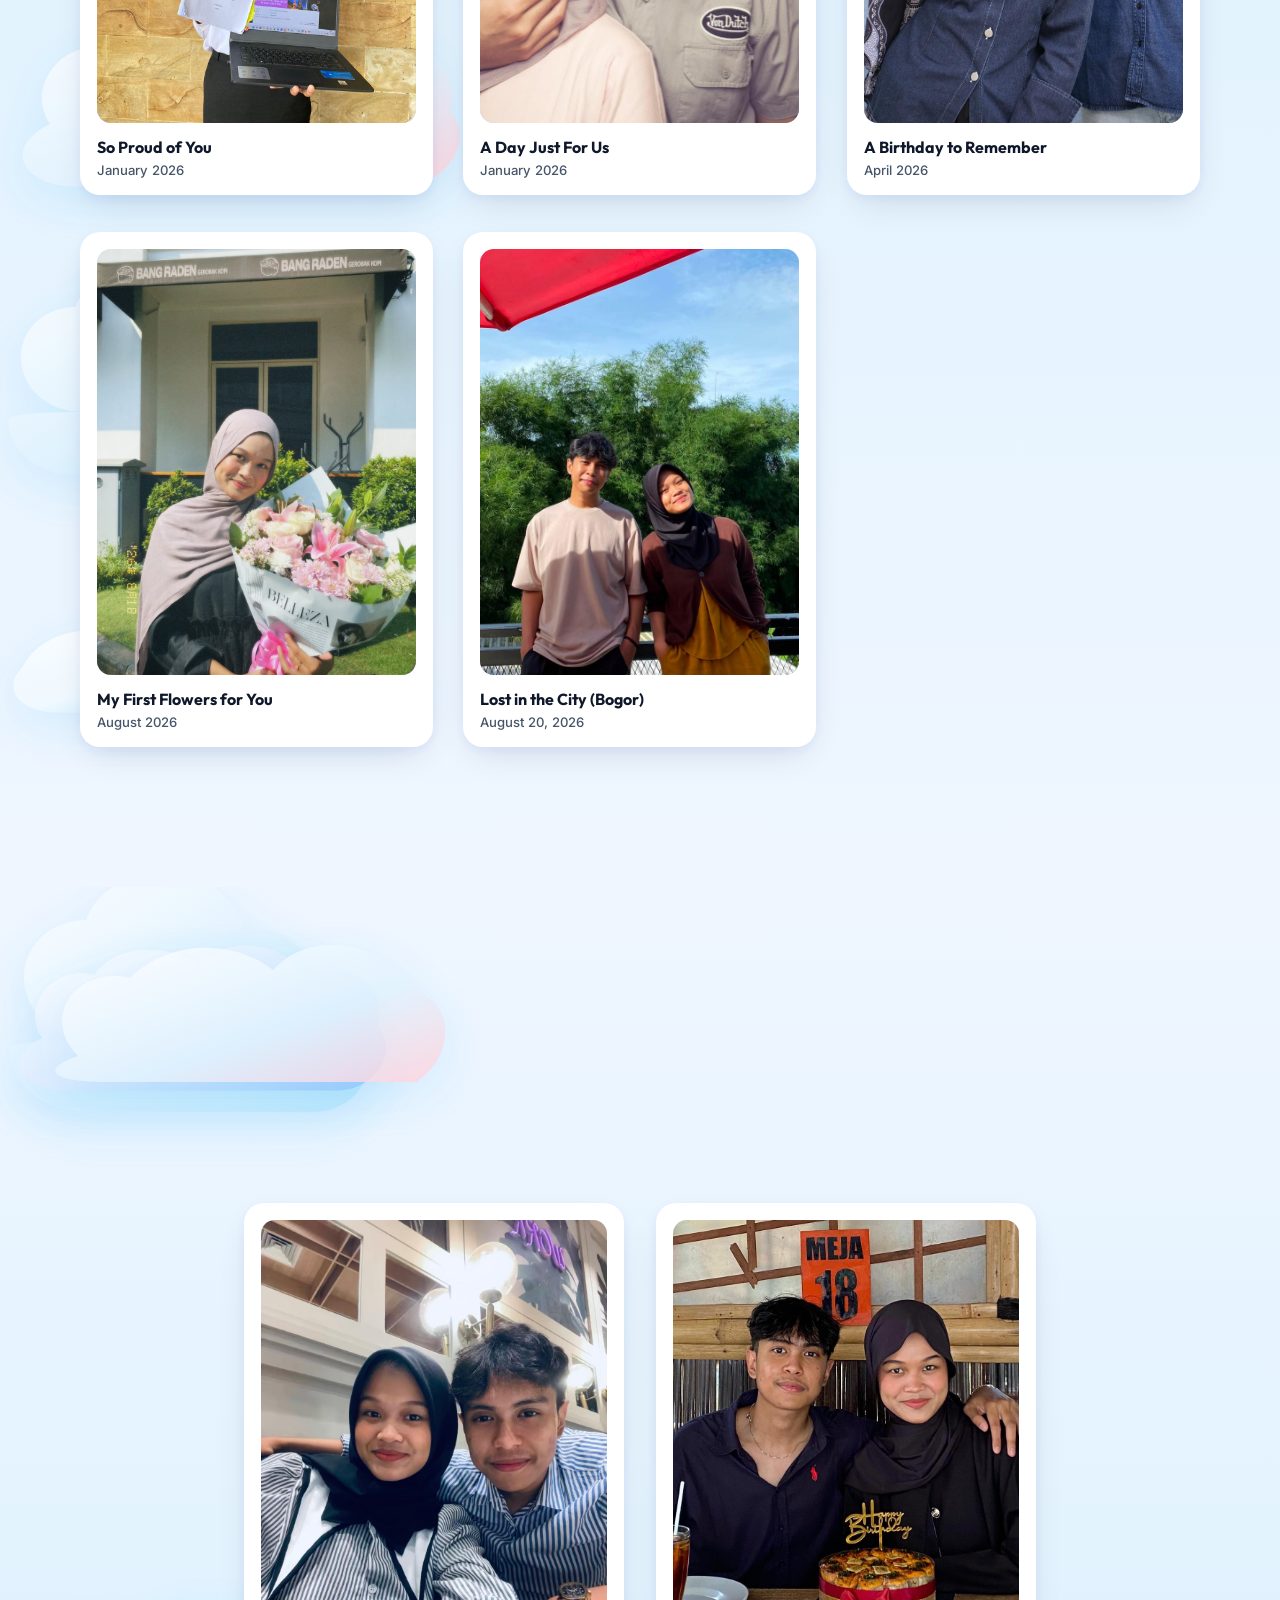
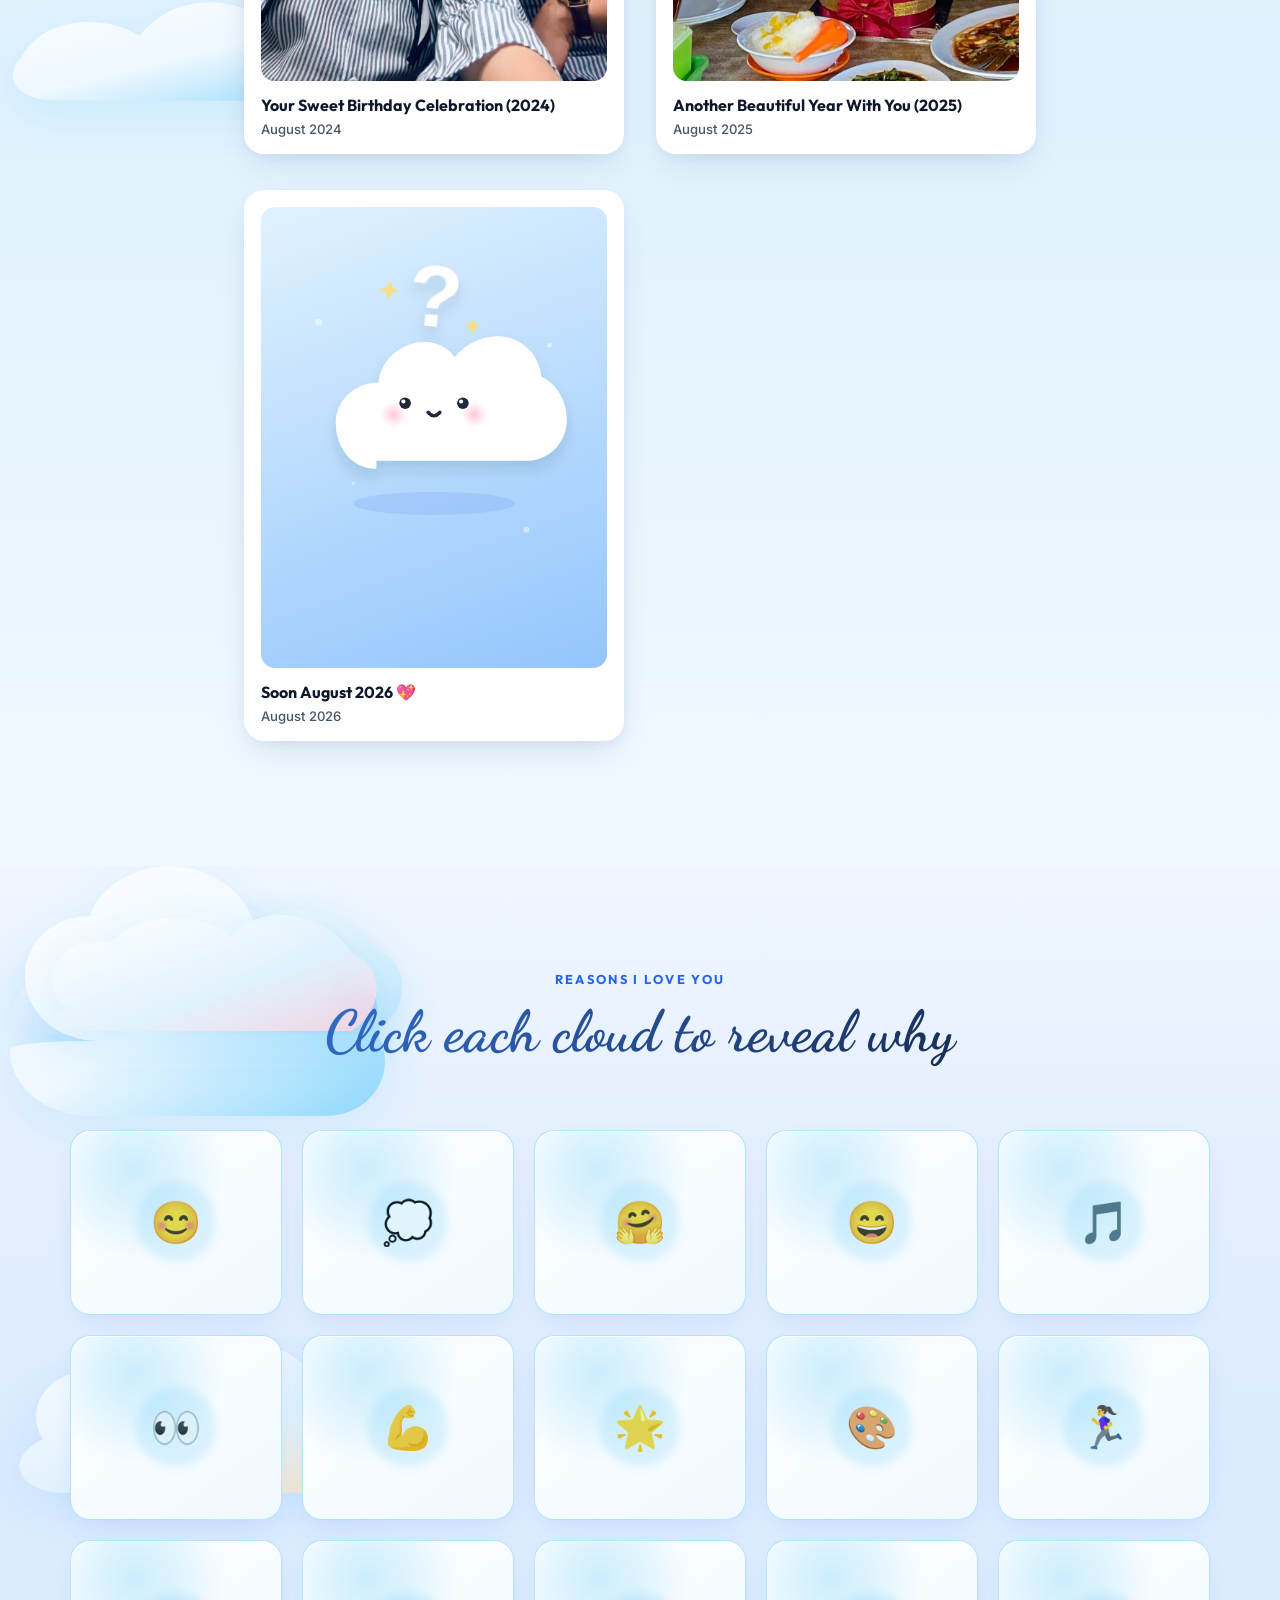
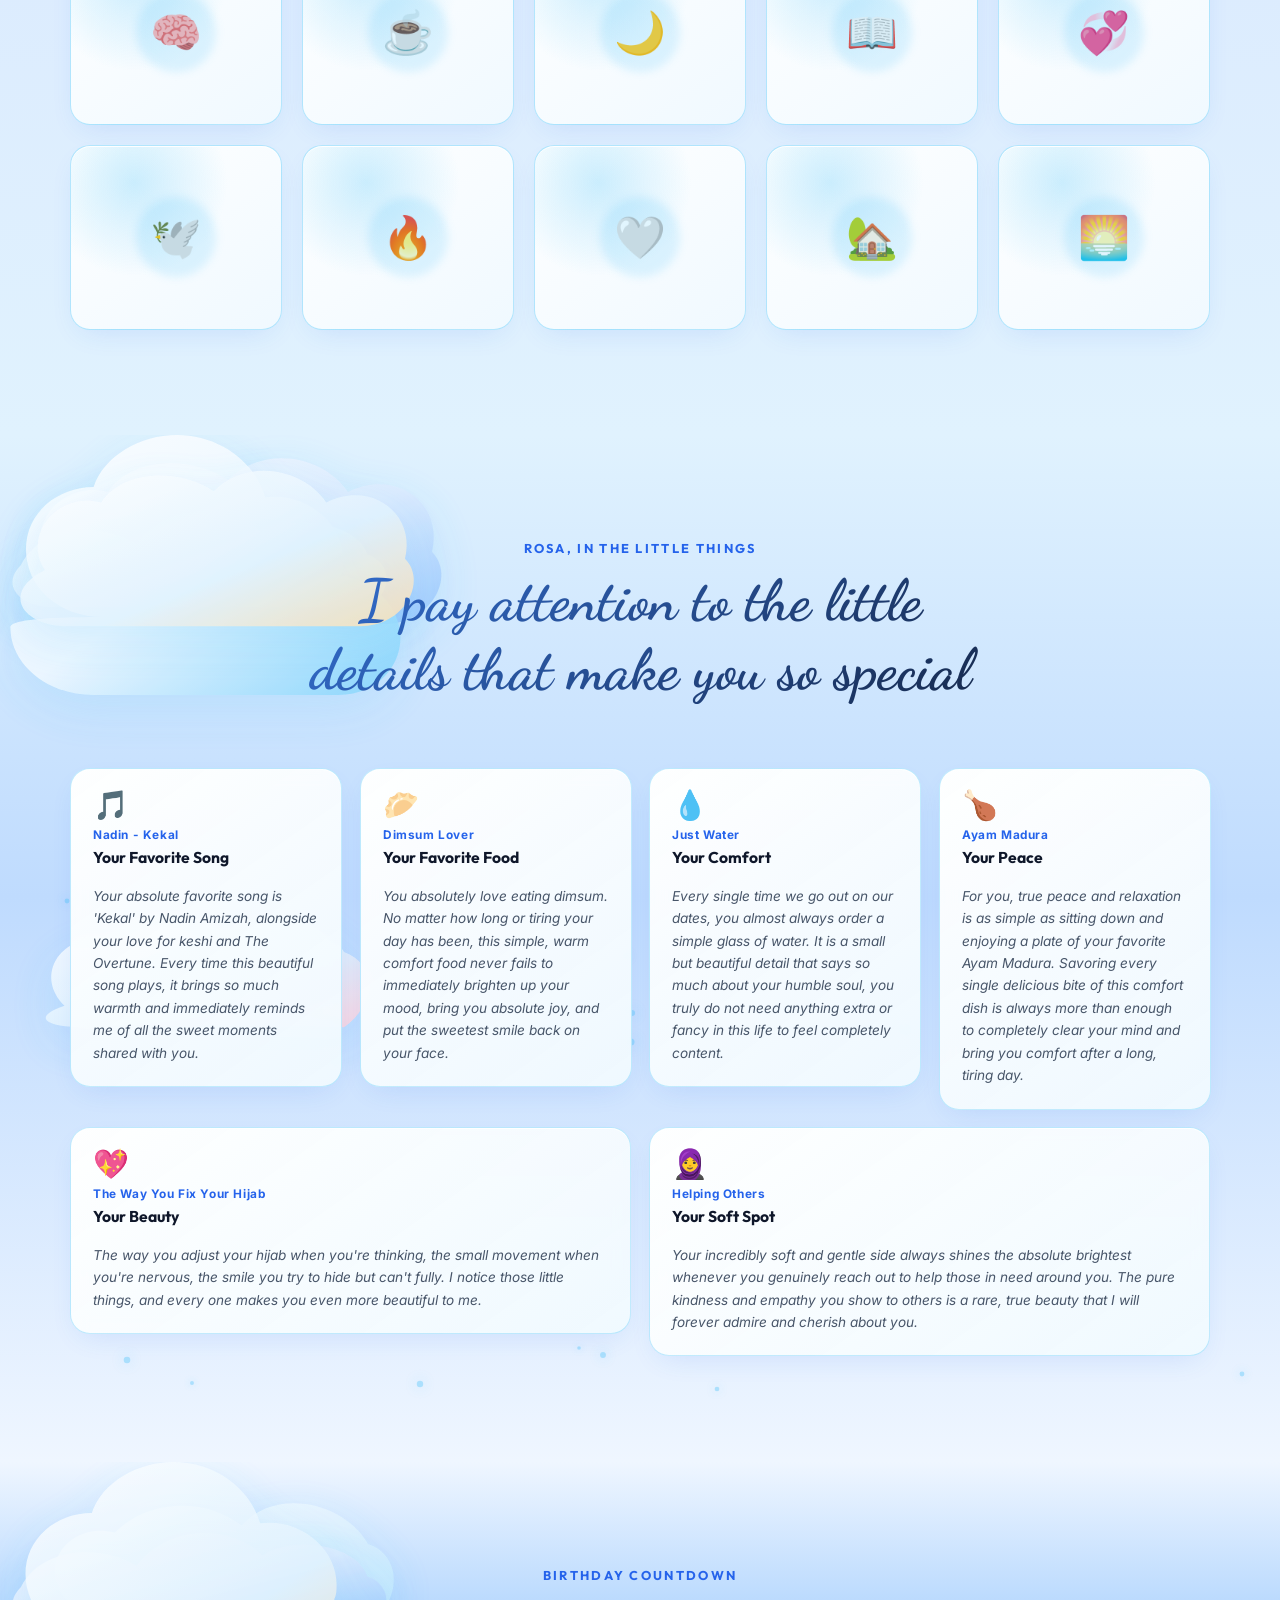
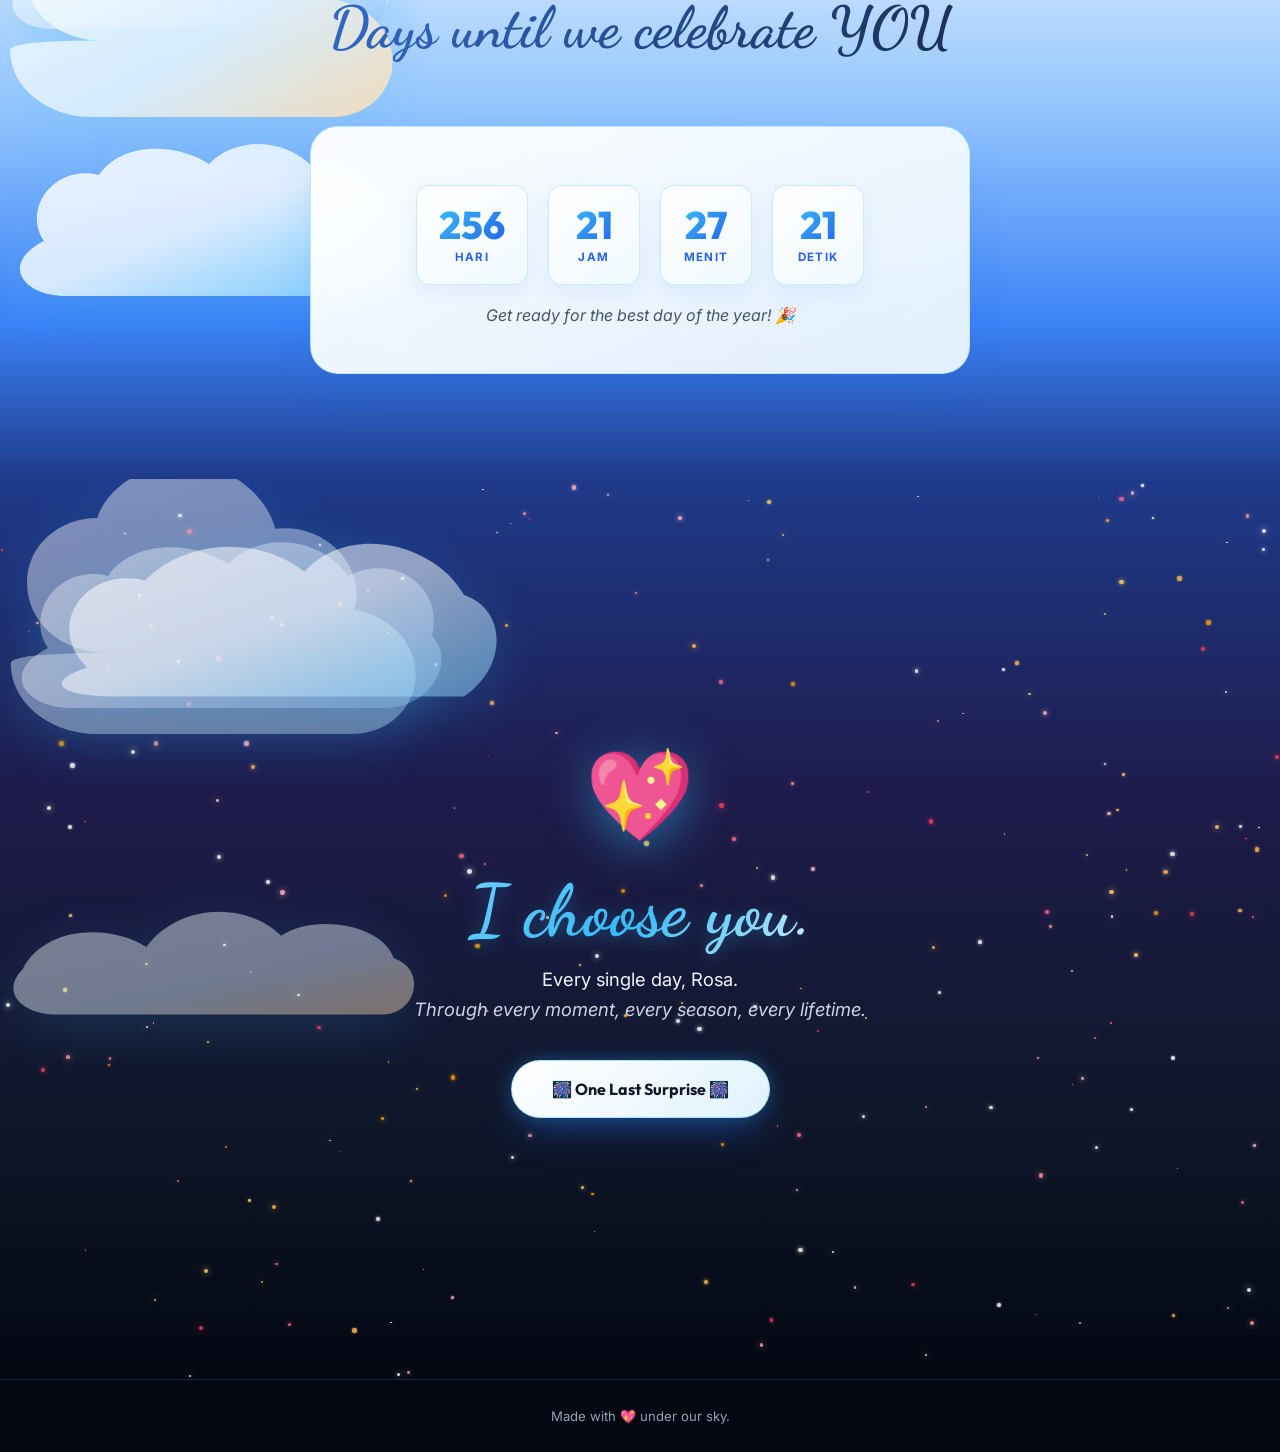
==== commit 70b74d81: "update baru" ====
--- a/index.html
+++ b/index.html
@@ -371,20 +371,6 @@
         </div>
 
         <div class="t-item reveal">
-          <div class="t-card">
-            <span class="t-date">March 7, 2024</span>
-            <h3 class="t-title">🚘 Bekasi – Bogor</h3>
-            <p class="t-desc">Bekasi and Bogor, not oceans apart, but far enough to make every goodbye a little heavier.
-              The late night calls, the “have you eaten?” messages, and the countdowns until the next drive to see each
-              other became our new way of loving. Every road between us felt worth taking when I knew you were waiting
-              at the other end. Distance didn’t take you away from me. It simply taught me that no matter how far the
-              drive, finding my way back to you would always be worth it.</p>
-          </div>
-          <div class="t-dot"></div>
-          <div class="t-spacer"></div>
-        </div>
-
-        <div class="t-item reveal">
           <div class="t-spacer"></div>
           <div class="t-dot"></div>
           <div class="t-card">
@@ -718,13 +704,13 @@
         <div class="video-modal-icon">🎬</div>
         <span class="video-modal-badge">✨ Special Video Memory ✨</span>
       </div>
-      <h3 class="video-modal-title">Our Special Moments in Motion</h3>
+      <h3 class="video-modal-title">A Special Video Moment</h3>
 
       <!-- Video Player Container -->
       <div class="video-container">
         <video id="surpriseVideo" src="images/vid1.mp4" controls preload="metadata" playsinline></video>
       </div>
-      <p class="video-modal-desc">Momen-momen indah yang terukir dalam tawa dan senyuman kita 💖</p>
+      <p class="video-modal-desc">Momen indah yang terukir dalam tawa dan senyumanmu 💖</p>
 
       <!-- Glowing Easter Egg Button -->
       <div class="easter-egg-box" id="easterEggBtn">
@@ -732,7 +718,7 @@
         <span class="easter-egg-icon">🐣✨</span>
         <div class="easter-egg-text">
           <strong>Pstt... Ada Easter Egg Rahasia! 🎁</strong>
-          <span>Sentuh di sini untuk membuka Last Surprise (Voice Note) 💖</span>
+          <span>Sentuh di sini untuk membuka Last Surprise 💖</span>
         </div>
       </div>
     </div>
